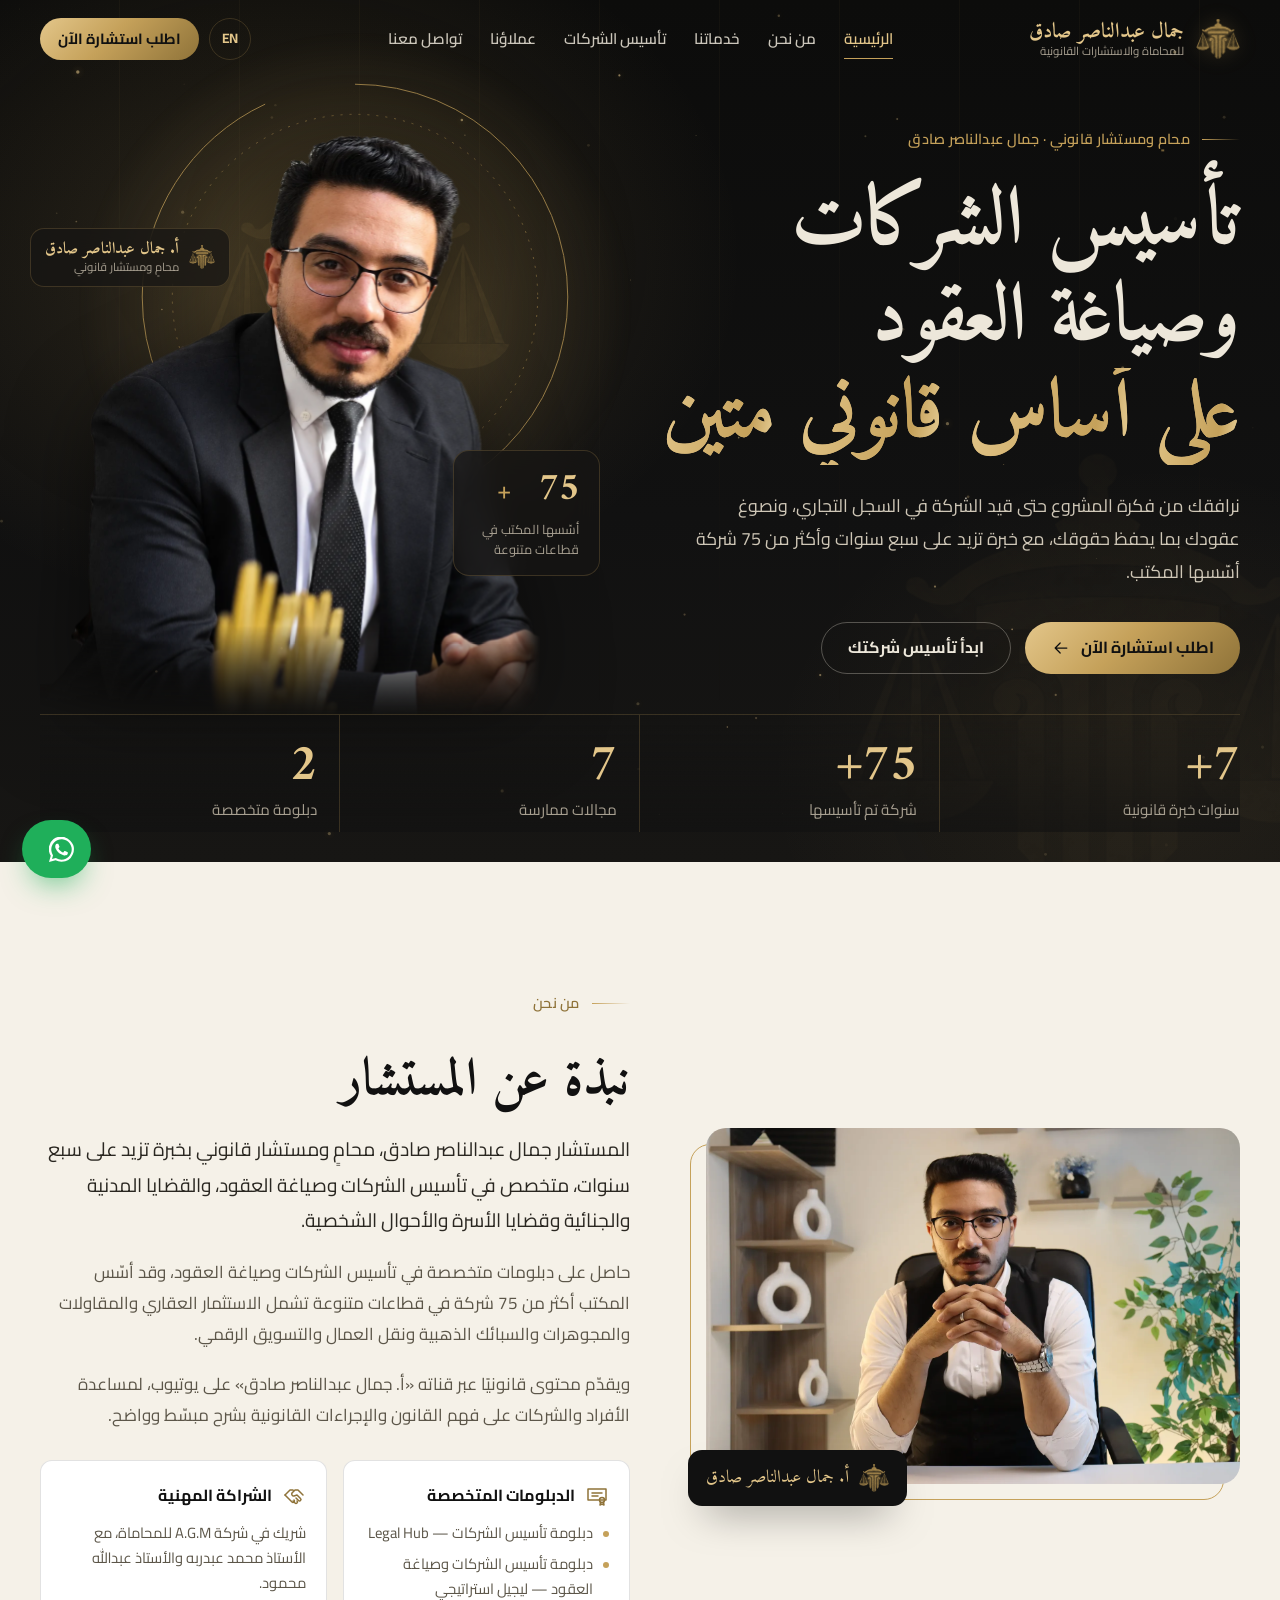
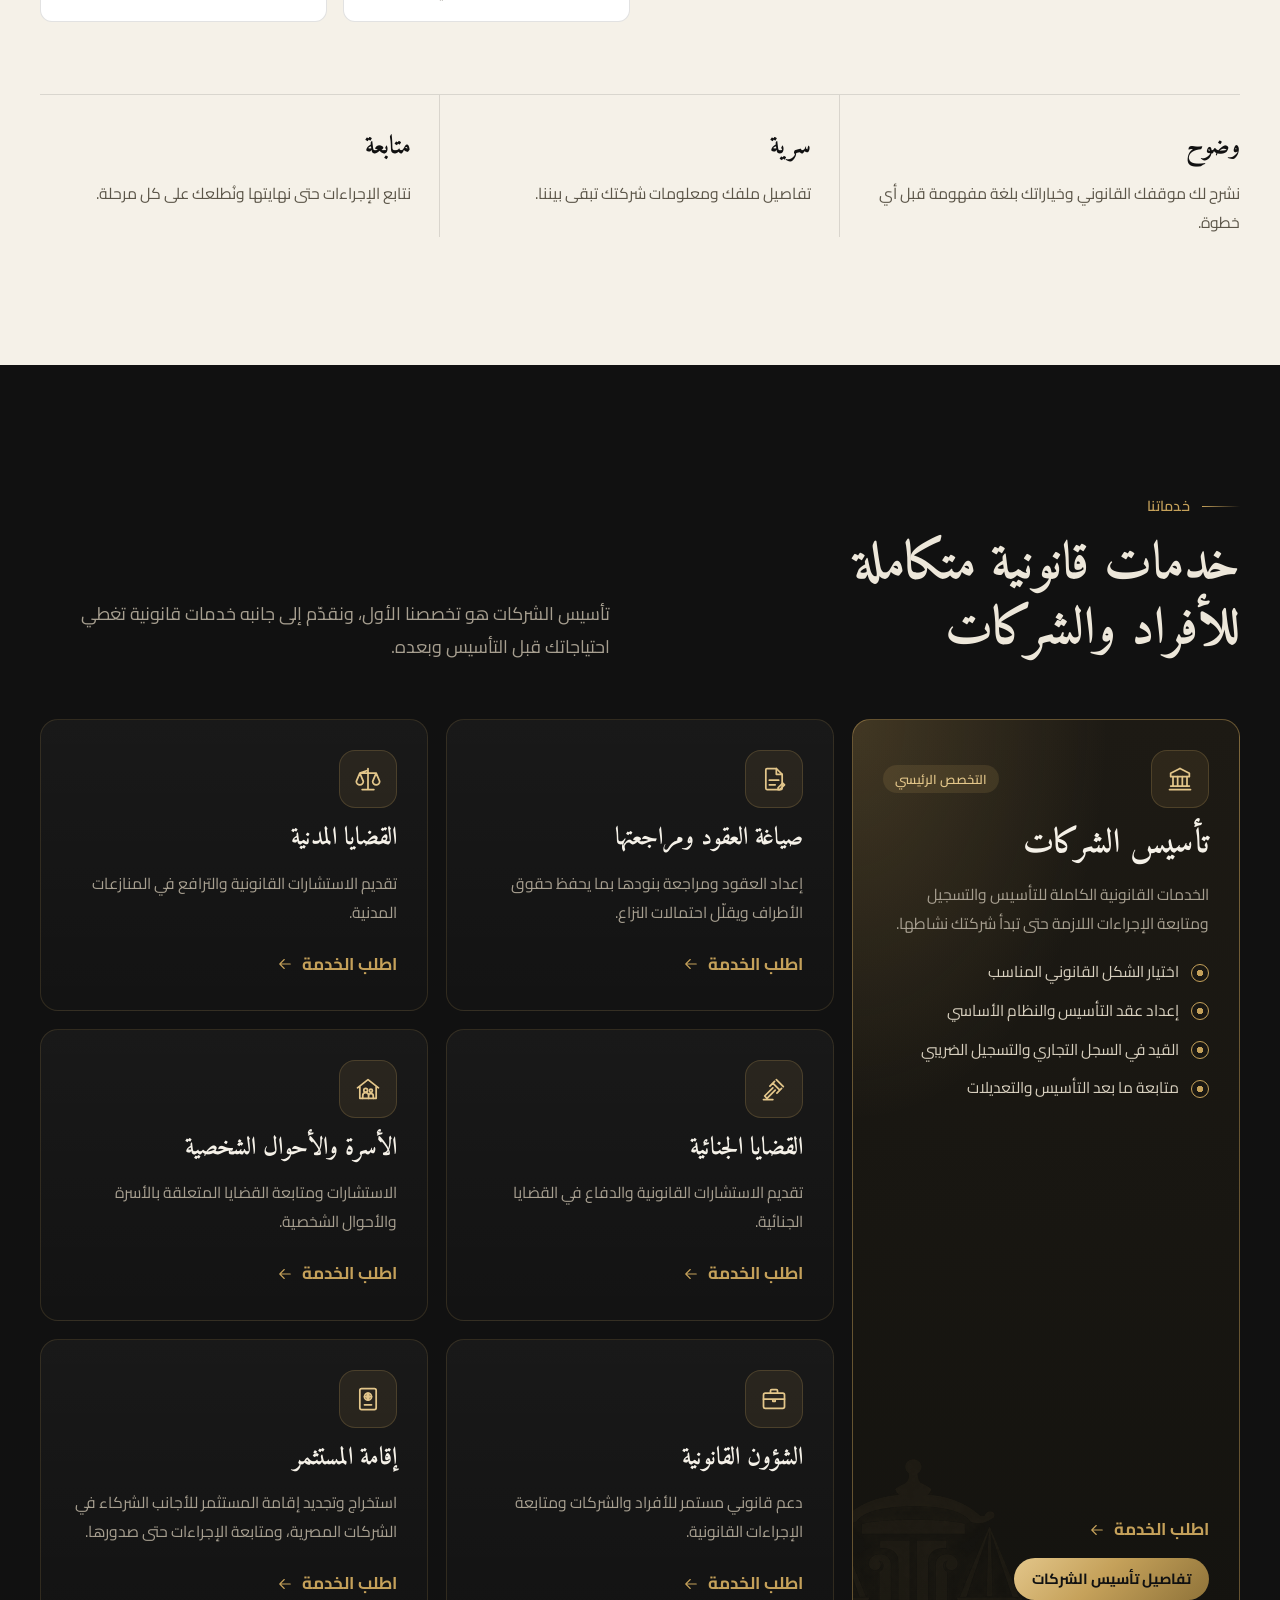
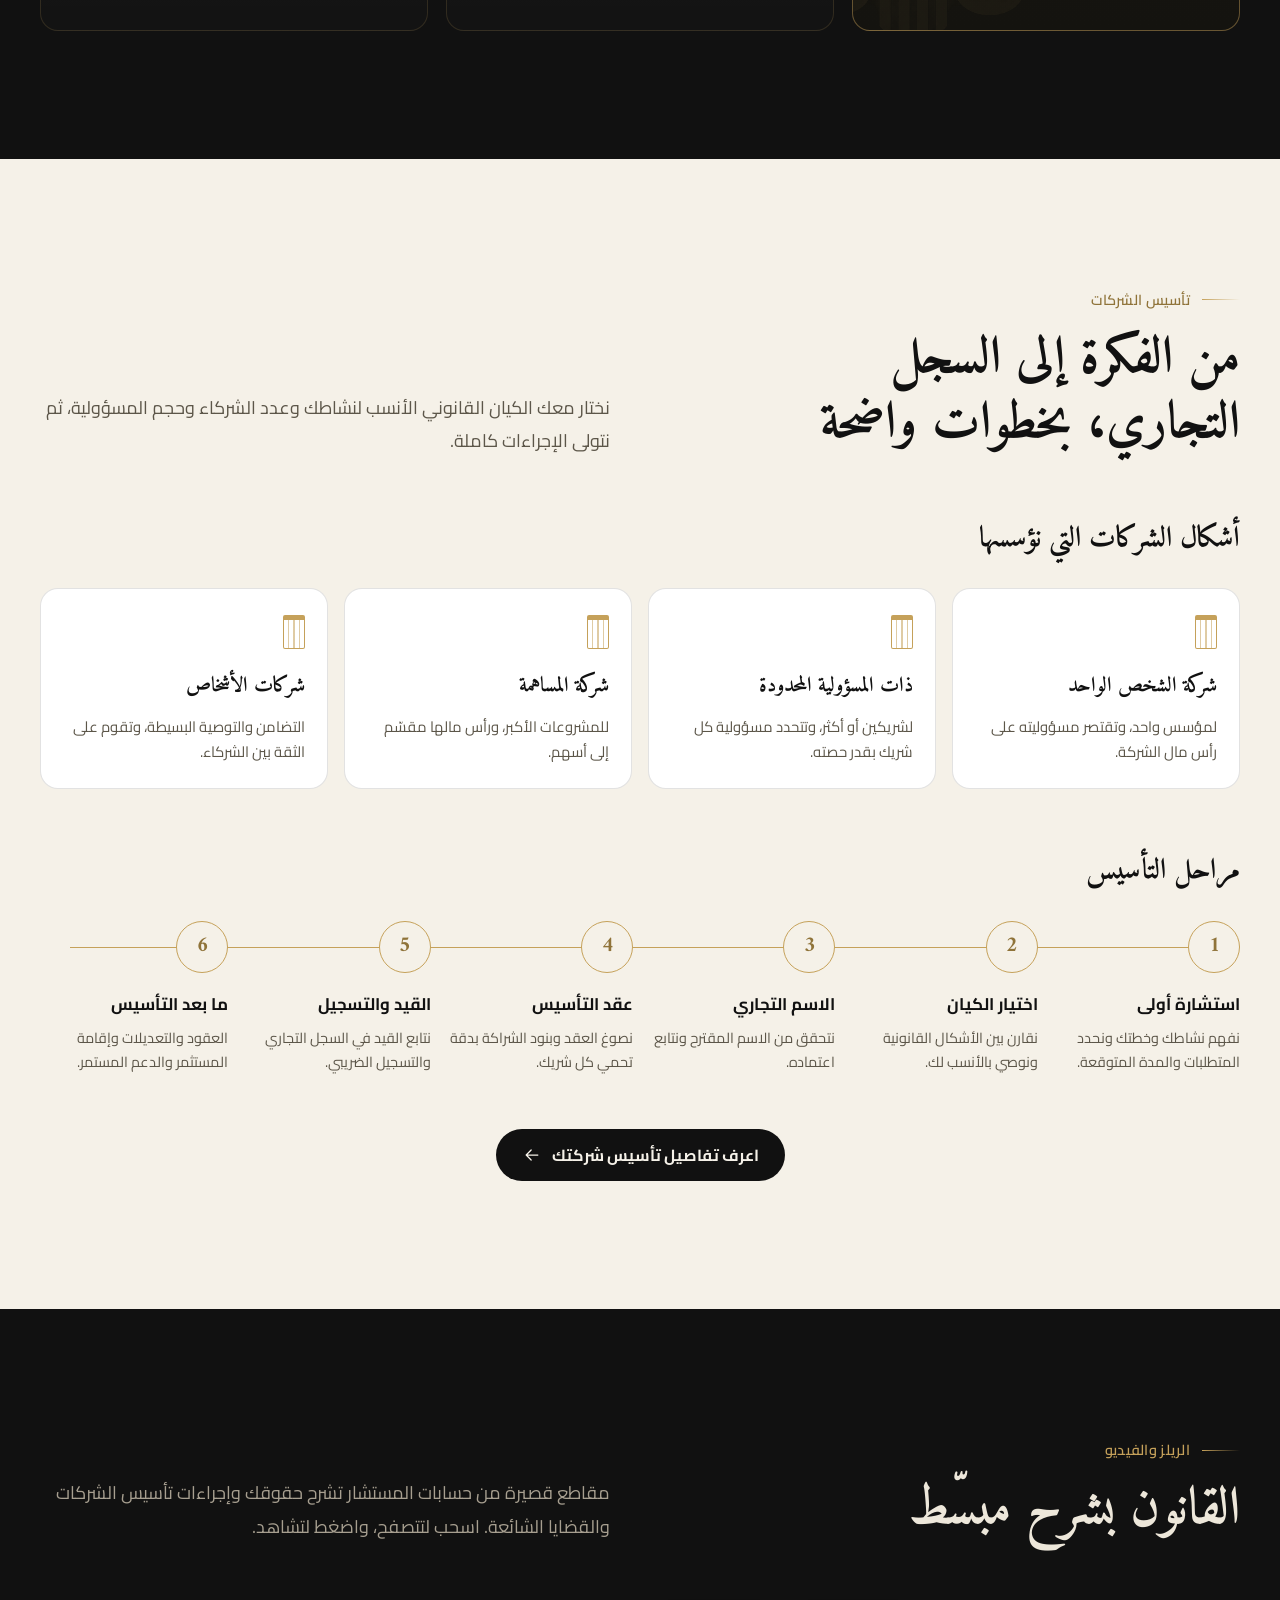
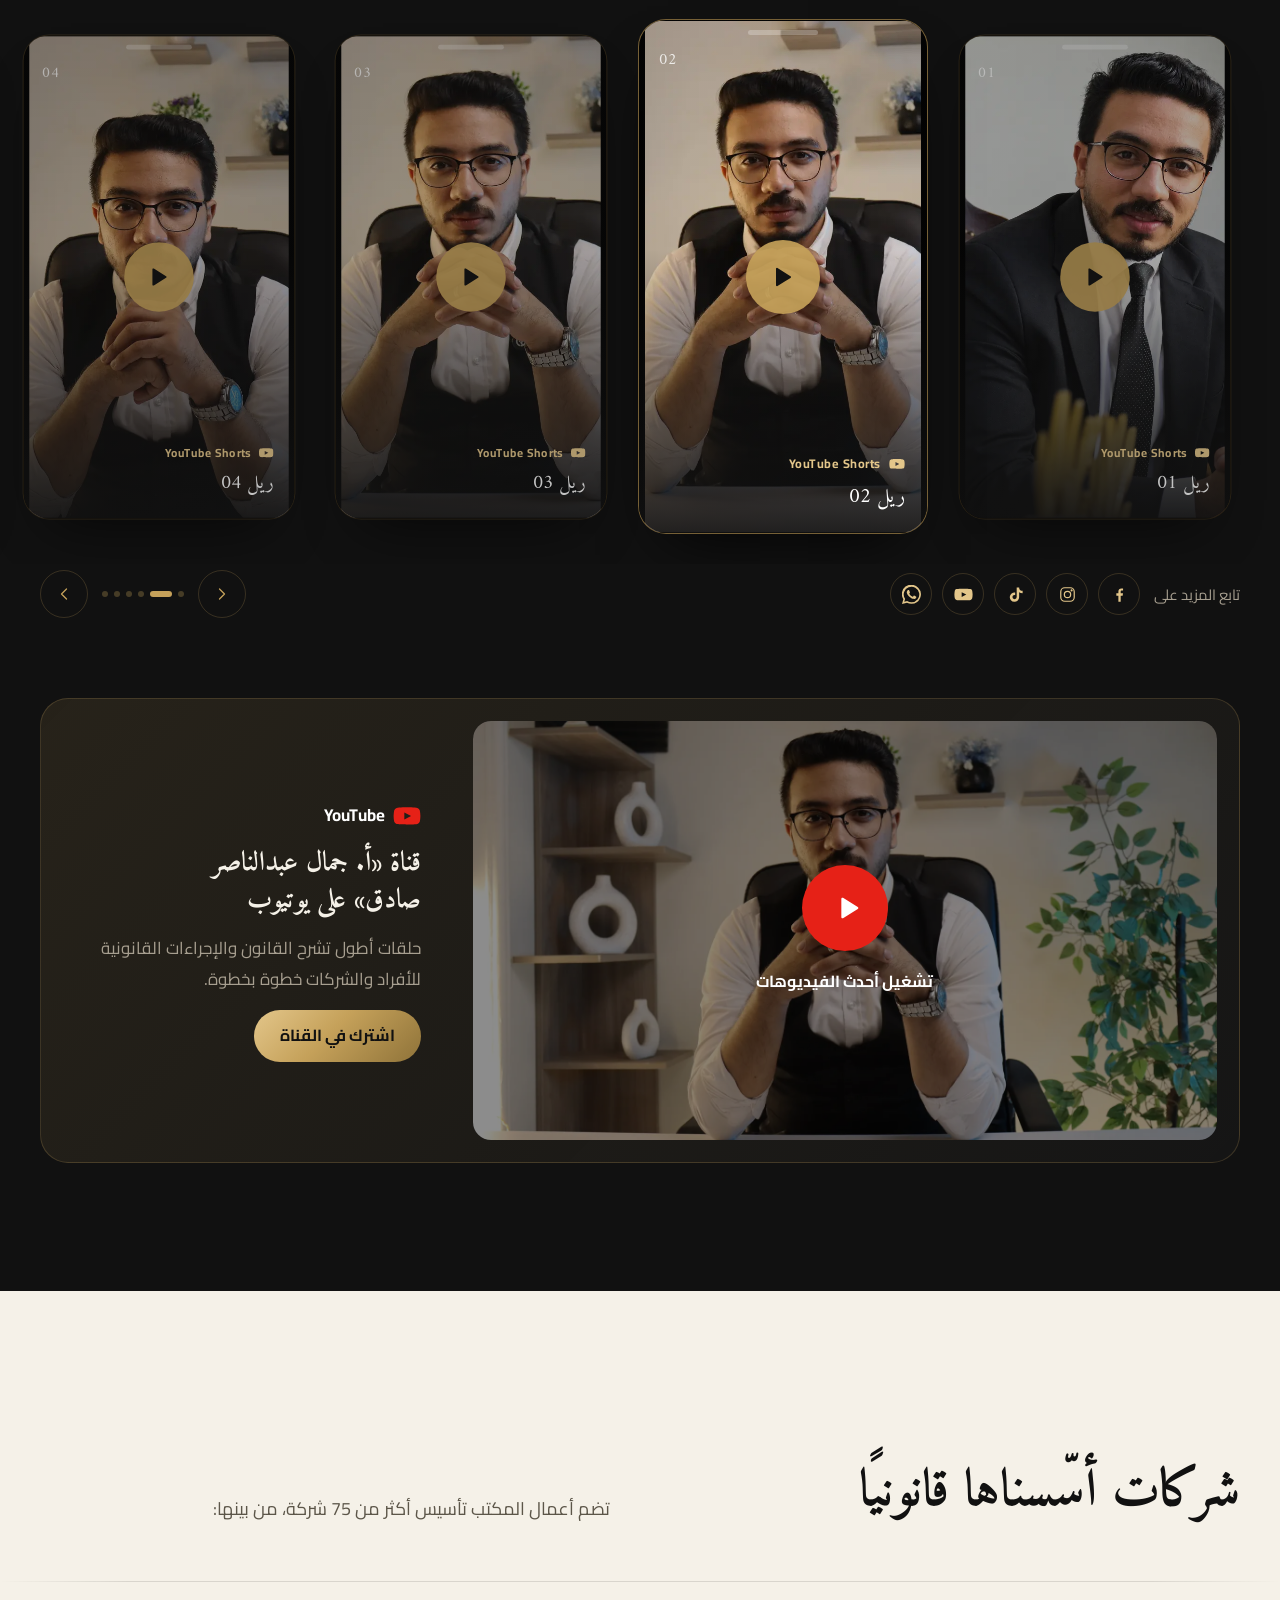
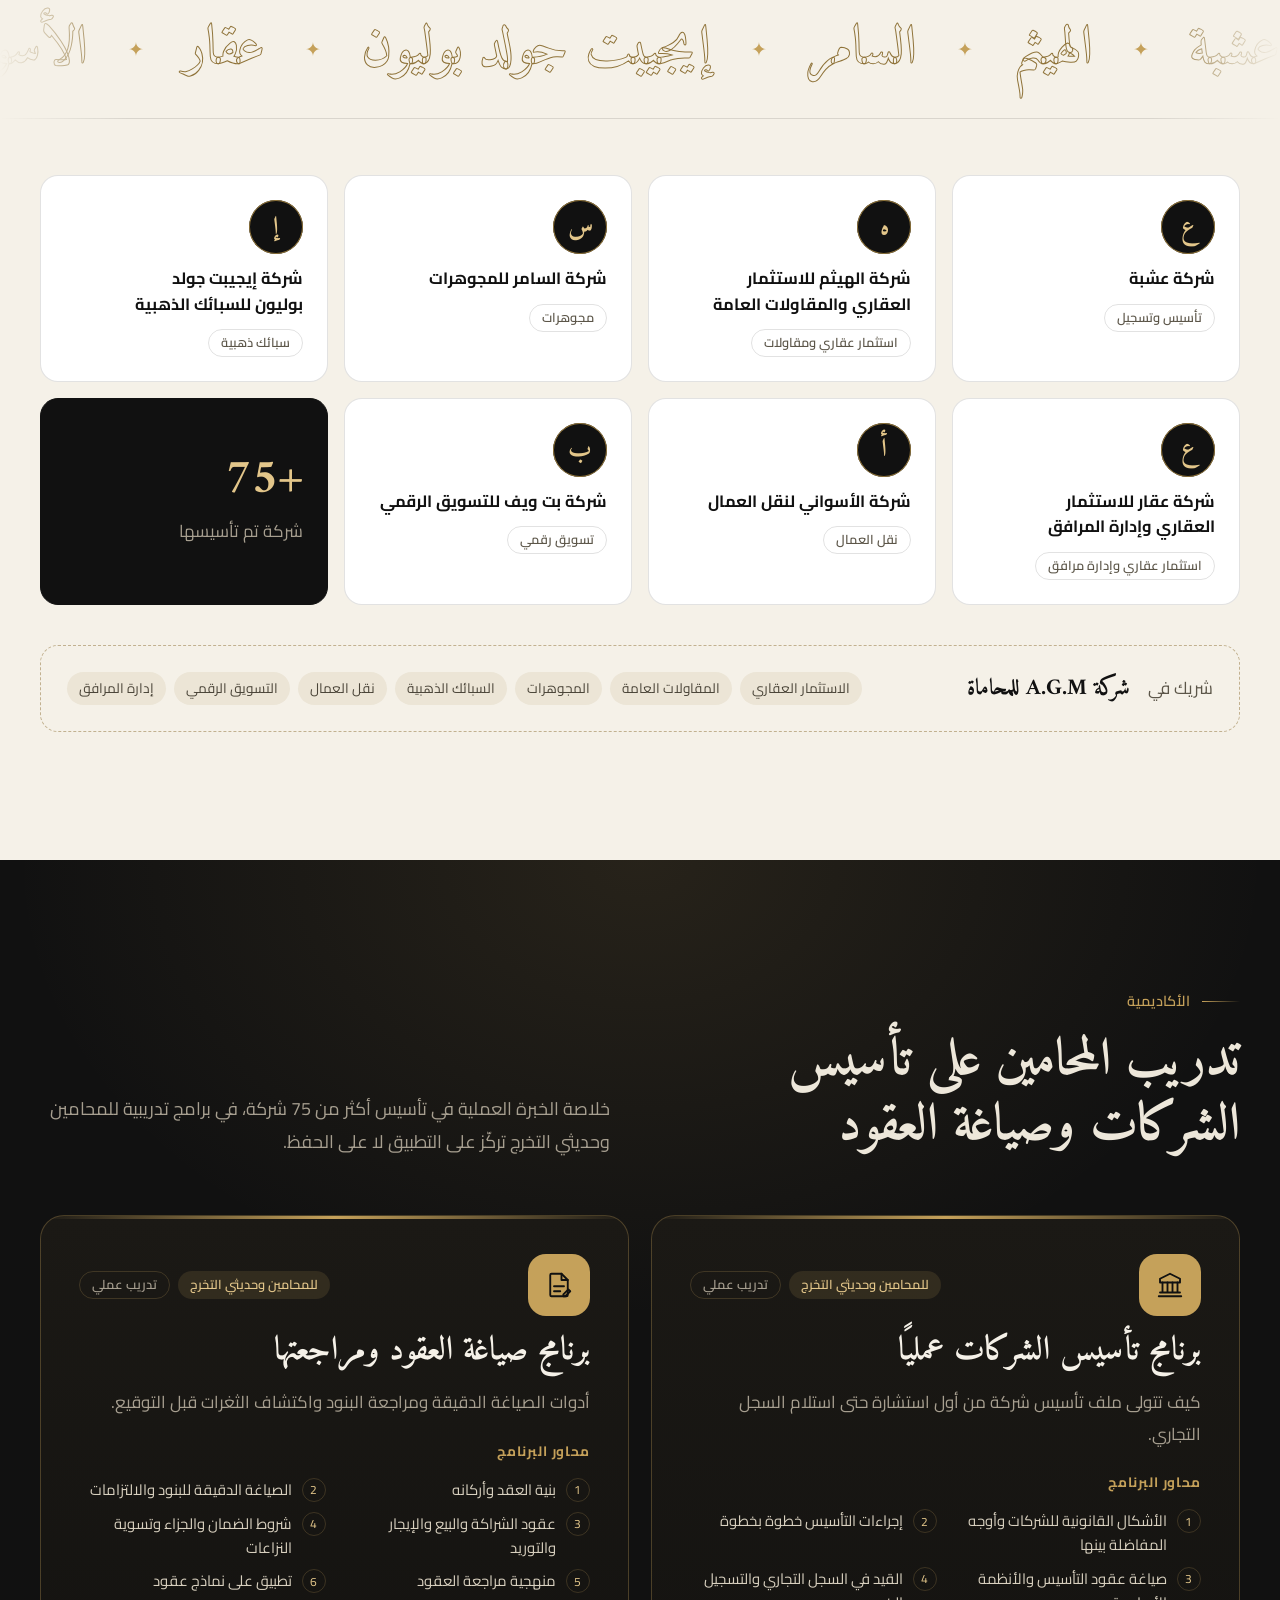
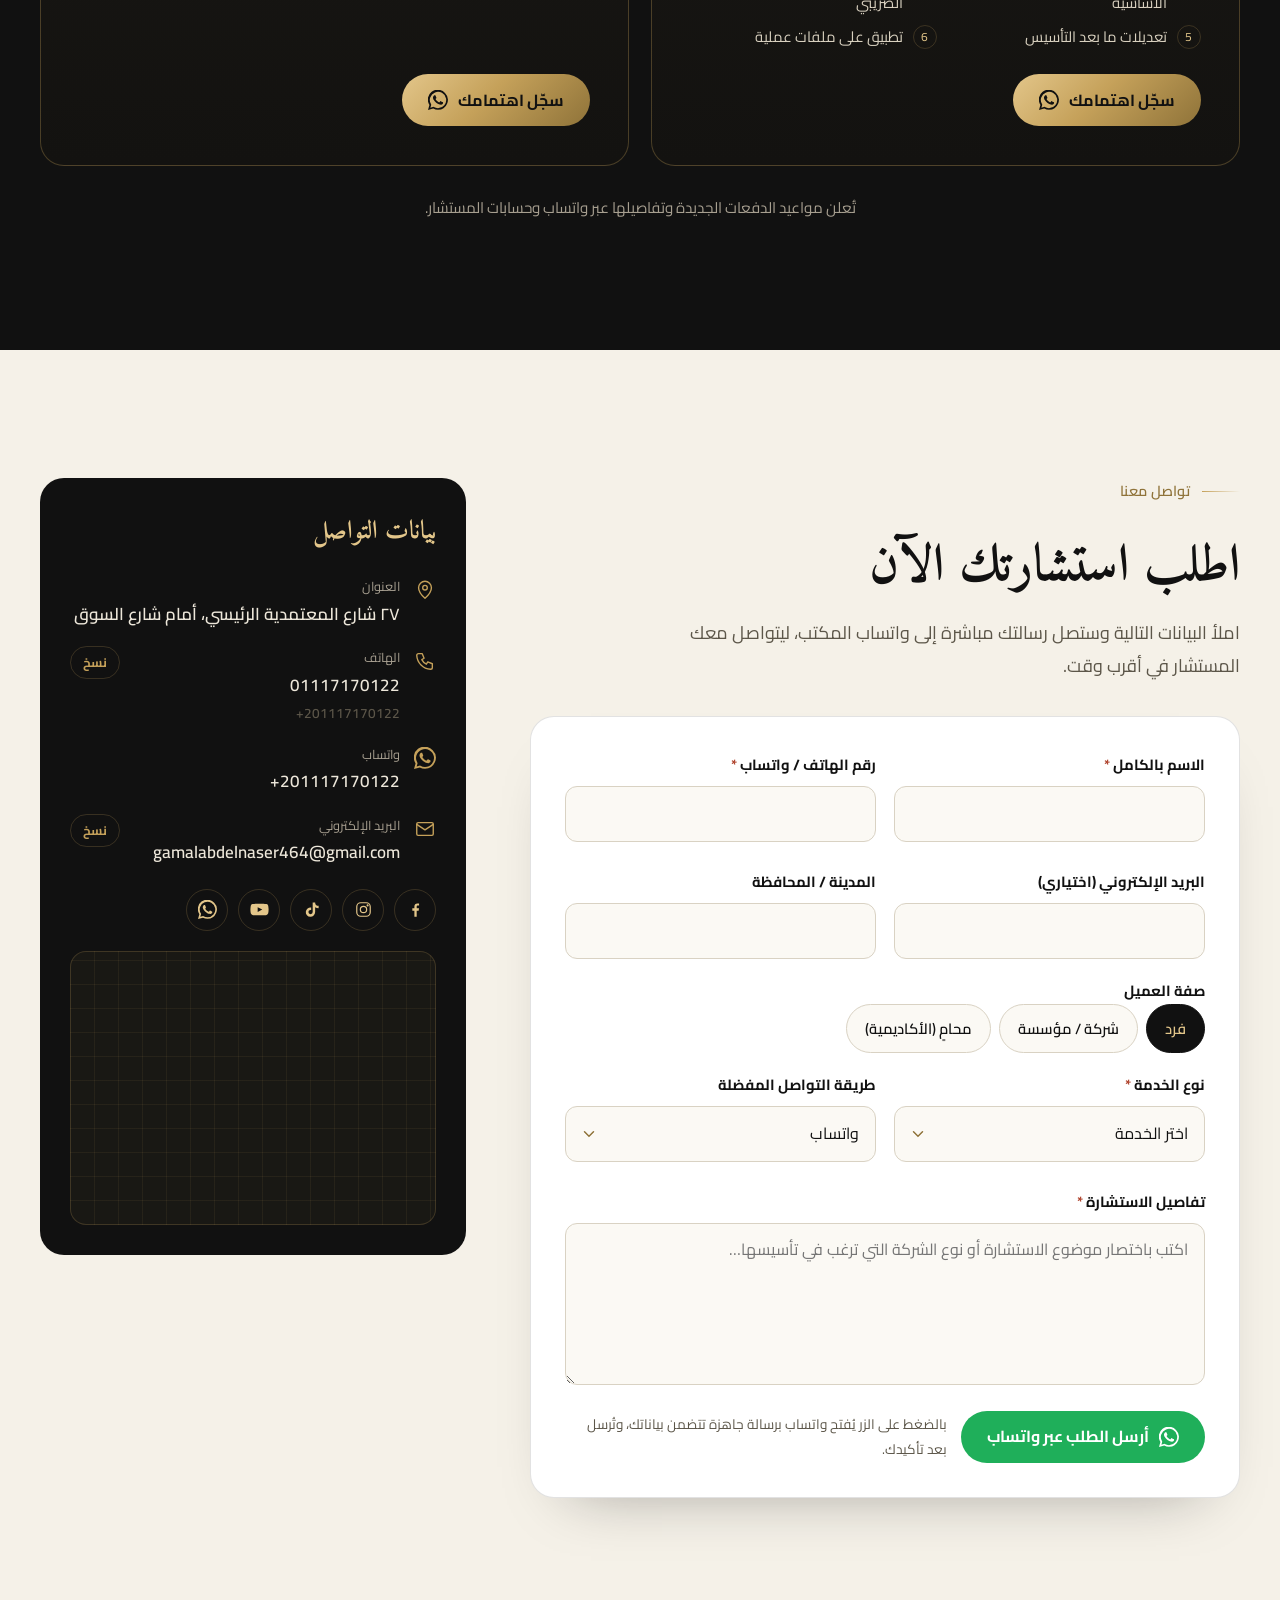
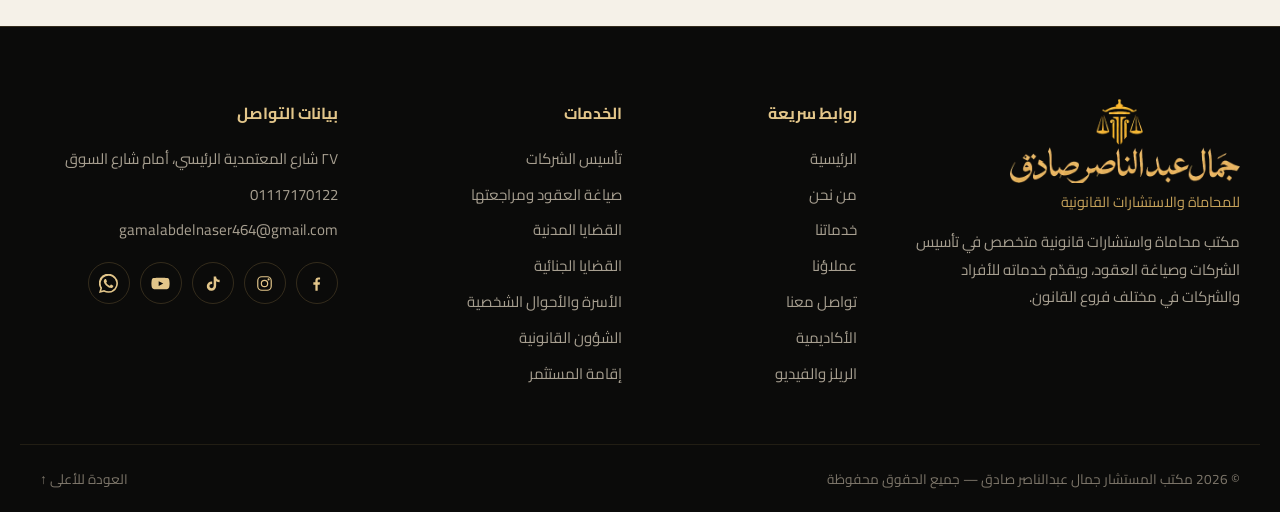
==== index.html @ 2730f592 "Initial website: Counselor Gamal Abdel Nasser Sadek law office (AR/EN) Co-Authored-By: Claude Opus 5" ====
<!doctype html>
<html lang="ar" dir="rtl">
<head>
<meta charset="utf-8">
<meta name="viewport" content="width=device-width, initial-scale=1, viewport-fit=cover">
<title>مكتب المستشار جمال عبدالناصر صادق | تأسيس الشركات وصياغة العقود في مصر</title>
<meta name="claude:viewport-fit-sides" content="cover">
<meta name="description" content="مكتب المستشار جمال عبدالناصر صادق للمحاماة والاستشارات القانونية: تأسيس الشركات وتسجيلها، صياغة العقود ومراجعتها، القضايا المدنية والجنائية والأسرة وإقامة المستثمر. خبرة +7 سنوات وتأسيس +75 شركة.">
<meta name="keywords" content="تأسيس الشركات, تأسيس شركة في مصر, محامي تأسيس شركات, صياغة العقود, مراجعة العقود, محامي قضايا مدنية, محامي أحوال شخصية, إقامة مستثمر في مصر, استشارة قانونية, جمال عبدالناصر صادق"><meta name="author" content="مكتب المستشار جمال عبدالناصر صادق">
<meta name="robots" content="index, follow, max-image-preview:large">
<meta name="theme-color" content="#111111">
<link rel="canonical" href="https://www.gamalsadeklaw.com/">
<link rel="alternate" hreflang="ar" href="https://www.gamalsadeklaw.com/">
<link rel="alternate" hreflang="en" href="https://www.gamalsadeklaw.com/en/">
<link rel="alternate" hreflang="x-default" href="https://www.gamalsadeklaw.com/">
<meta property="og:type" content="website">
<meta property="og:site_name" content="مكتب المستشار جمال عبدالناصر صادق">
<meta property="og:title" content="مكتب المستشار جمال عبدالناصر صادق | تأسيس الشركات وصياغة العقود في مصر">
<meta property="og:description" content="مكتب المستشار جمال عبدالناصر صادق للمحاماة والاستشارات القانونية: تأسيس الشركات وتسجيلها، صياغة العقود ومراجعتها، القضايا المدنية والجنائية والأسرة وإقامة المستثمر. خبرة +7 سنوات وتأسيس +75 شركة.">
<meta property="og:url" content="https://www.gamalsadeklaw.com/">
<meta property="og:image" content="https://www.gamalsadeklaw.com/assets/img/og-image.jpg">
<meta property="og:image:width" content="1200">
<meta property="og:image:height" content="630">
<meta property="og:locale" content="ar_EG">
<meta property="og:locale:alternate" content="en_US">
<meta name="twitter:card" content="summary_large_image">
<meta name="twitter:title" content="مكتب المستشار جمال عبدالناصر صادق | تأسيس الشركات وصياغة العقود في مصر">
<meta name="twitter:description" content="مكتب المستشار جمال عبدالناصر صادق للمحاماة والاستشارات القانونية: تأسيس الشركات وتسجيلها، صياغة العقود ومراجعتها، القضايا المدنية والجنائية والأسرة وإقامة المستثمر. خبرة +7 سنوات وتأسيس +75 شركة.">
<meta name="twitter:image" content="https://www.gamalsadeklaw.com/assets/img/og-image.jpg">
<link rel="icon" type="image/png" sizes="32x32" href="assets/img/icon-32.png">
<link rel="apple-touch-icon" href="assets/img/icon-180.png">
<link rel="manifest" href="site.webmanifest">
<script>document.documentElement.classList.add("js");setTimeout(function(){if(!window.__siteReady){document.documentElement.classList.remove("js")}},3500)</script>
<link rel="preconnect" href="https://fonts.googleapis.com">
<link rel="preconnect" href="https://fonts.gstatic.com" crossorigin>
<link rel="stylesheet" href="https://fonts.googleapis.com/css2?family=Amiri:wght@400;700&family=Cairo:wght@400;500;600;700&family=Cormorant+Garamond:wght@500;600;700&display=swap">
<link rel="stylesheet" href="assets/css/style.css">
<script type="application/ld+json">{"@context": "https://schema.org", "@graph": [{"@type": ["LegalService", "Attorney"], "@id": "https://www.gamalsadeklaw.com/#organization", "name": "مكتب المستشار جمال عبدالناصر صادق", "alternateName": ["مكتب المستشار جمال عبدالناصر صادق", "Counselor Gamal Abdel Nasser Sadek Law Office"], "description": "مكتب المستشار جمال عبدالناصر صادق للمحاماة والاستشارات القانونية: تأسيس الشركات وتسجيلها، صياغة العقود ومراجعتها، القضايا المدنية والجنائية والأسرة وإقامة المستثمر. خبرة +7 سنوات وتأسيس +75 شركة.", "url": "https://www.gamalsadeklaw.com/", "logo": "https://www.gamalsadeklaw.com/assets/img/icon-512.png", "image": "https://www.gamalsadeklaw.com/assets/img/og-image.jpg", "telephone": "+201117170122", "email": "gamalabdelnaser464@gmail.com", "address": {"@type": "PostalAddress", "streetAddress": "٢٧ شارع المعتمدية الرئيسي، أمام شارع السوق", "addressCountry": "EG"}, "areaServed": {"@type": "Country", "name": "Egypt"}, "founder": {"@id": "https://www.gamalsadeklaw.com/#gamal"}, "employee": {"@id": "https://www.gamalsadeklaw.com/#gamal"}, "sameAs": ["https://www.facebook.com/YourAdvisor2021", "https://www.instagram.com/gamalabdelnassersadeq/", "https://www.tiktok.com/@gamalabdelnassersadeq", "https://www.youtube.com/@gamalabdelnassersadeq"], "knowsLanguage": ["ar", "en"], "hasOfferCatalog": {"@type": "OfferCatalog", "name": "خدماتنا", "itemListElement": [{"@type": "Offer", "itemOffered": {"@type": "Service", "name": "تأسيس الشركات", "description": "الخدمات القانونية الكاملة للتأسيس والتسجيل ومتابعة الإجراءات اللازمة حتى تبدأ شركتك نشاطها."}}, {"@type": "Offer", "itemOffered": {"@type": "Service", "name": "صياغة العقود ومراجعتها", "description": "إعداد العقود ومراجعة بنودها بما يحفظ حقوق الأطراف ويقلّل احتمالات النزاع."}}, {"@type": "Offer", "itemOffered": {"@type": "Service", "name": "القضايا المدنية", "description": "تقديم الاستشارات القانونية والترافع في المنازعات المدنية."}}, {"@type": "Offer", "itemOffered": {"@type": "Service", "name": "القضايا الجنائية", "description": "تقديم الاستشارات القانونية والدفاع في القضايا الجنائية."}}, {"@type": "Offer", "itemOffered": {"@type": "Service", "name": "الأسرة والأحوال الشخصية", "description": "الاستشارات ومتابعة القضايا المتعلقة بالأسرة والأحوال الشخصية."}}, {"@type": "Offer", "itemOffered": {"@type": "Service", "name": "الشؤون القانونية", "description": "دعم قانوني مستمر للأفراد والشركات ومتابعة الإجراءات القانونية."}}, {"@type": "Offer", "itemOffered": {"@type": "Service", "name": "إقامة المستثمر", "description": "استخراج وتجديد إقامة المستثمر للأجانب الشركاء في الشركات المصرية، ومتابعة الإجراءات حتى صدورها."}}]}, "contactPoint": {"@type": "ContactPoint", "telephone": "+201117170122", "contactType": "customer service", "availableLanguage": ["Arabic", "English"]}}, {"@type": "Person", "@id": "https://www.gamalsadeklaw.com/#gamal", "name": "جمال عبدالناصر صادق", "alternateName": ["Gamal Abdel Nasser Sadek", "جمال عبدالناصر صادق"], "jobTitle": "محامٍ ومستشار قانوني", "image": "https://www.gamalsadeklaw.com/assets/img/gamal-portrait.jpg", "worksFor": {"@id": "https://www.gamalsadeklaw.com/#organization"}, "knowsAbout": ["Company formation", "Contract drafting", "Civil law", "Criminal law", "Family law"], "hasCredential": [{"@type": "EducationalOccupationalCredential", "name": "دبلومة تأسيس الشركات — Legal Hub"}, {"@type": "EducationalOccupationalCredential", "name": "دبلومة تأسيس الشركات وصياغة العقود — ليجيل استراتيجي"}], "sameAs": ["https://www.facebook.com/YourAdvisor2021", "https://www.instagram.com/gamalabdelnassersadeq/", "https://www.tiktok.com/@gamalabdelnassersadeq", "https://www.youtube.com/@gamalabdelnassersadeq"]}, {"@type": "WebSite", "@id": "https://www.gamalsadeklaw.com/#website", "url": "https://www.gamalsadeklaw.com/", "name": "مكتب المستشار جمال عبدالناصر صادق", "inLanguage": ["ar", "en"], "publisher": {"@id": "https://www.gamalsadeklaw.com/#organization"}}, {"@type": "WebPage", "@id": "https://www.gamalsadeklaw.com/#webpage", "url": "https://www.gamalsadeklaw.com/", "name": "مكتب المستشار جمال عبدالناصر صادق | تأسيس الشركات وصياغة العقود في مصر", "inLanguage": "ar", "isPartOf": {"@id": "https://www.gamalsadeklaw.com/#website"}, "about": {"@id": "https://www.gamalsadeklaw.com/#organization"}}, {"@type": "Course", "name": "برنامج تأسيس الشركات عمليًا", "description": "كيف تتولى ملف تأسيس شركة من أول استشارة حتى استلام السجل التجاري.", "inLanguage": "ar", "provider": {"@id": "https://www.gamalsadeklaw.com/#organization"}, "teaches": ["الأشكال القانونية للشركات وأوجه المفاضلة بينها", "إجراءات التأسيس خطوة بخطوة", "صياغة عقود التأسيس والأنظمة الأساسية", "القيد في السجل التجاري والتسجيل الضريبي", "تعديلات ما بعد التأسيس", "تطبيق على ملفات عملية"]}, {"@type": "Course", "name": "برنامج صياغة العقود ومراجعتها", "description": "أدوات الصياغة الدقيقة ومراجعة البنود واكتشاف الثغرات قبل التوقيع.", "inLanguage": "ar", "provider": {"@id": "https://www.gamalsadeklaw.com/#organization"}, "teaches": ["بنية العقد وأركانه", "الصياغة الدقيقة للبنود والالتزامات", "عقود الشراكة والبيع والإيجار والتوريد", "شروط الضمان والجزاء وتسوية النزاعات", "منهجية مراجعة العقود", "تطبيق على نماذج عقود"]}]}</script>
</head>
<body class="page-home">
<a class="skip" href="#main">تخطَّ إلى المحتوى</a>
<div class="progress" aria-hidden="true"><span></span></div>
<div class="loader" aria-hidden="true">
  <img src="assets/img/mark-gold.webp" alt="" width="120" height="110">
  <span class="loader-line"><i></i></span>
</div>
<header class="site-header" id="top">
  <div class="wrap header-in">
    <a class="brand" href="index.html" aria-label="مكتب المستشار جمال عبدالناصر صادق">
      <img src="assets/img/mark-gold.webp" alt="" width="44" height="40">
      <span class="brand-text"><b>جمال عبدالناصر صادق</b><small>للمحاماة والاستشارات القانونية</small></span>
    </a>
    <nav class="nav" aria-label="القائمة">
      <ul>
        <li><a href="#home" data-nav="home">الرئيسية</a></li>
        <li><a href="#about" data-nav="about">من نحن</a></li>
        <li><a href="#services" data-nav="services">خدماتنا</a></li>
<li><a href="company-formation/index.html" class="">تأسيس الشركات</a></li>        <li><a href="#clients" data-nav="clients">عملاؤنا</a></li>
        <li><a href="#contact" data-nav="contact">تواصل معنا</a></li>
      </ul>
    </nav>
    <div class="header-actions">
      <a class="lang" href="en/index.html" hreflang="en" lang="en" title="English">EN</a>
      <a class="btn btn-gold btn-sm header-cta" href="#contact" data-magnetic><span>اطلب استشارة الآن</span></a>
      <button class="burger" type="button" aria-expanded="false" aria-controls="drawer" aria-label="القائمة"><i></i><i></i><i></i></button>
    </div>
  </div>
</header>
<div class="drawer" id="drawer" hidden>
  <nav aria-label="القائمة">
    <a href="#home" style="--i:1">الرئيسية</a>
    <a href="#about" style="--i:2">من نحن</a>
    <a href="#services" style="--i:3">خدماتنا</a>
<a href="company-formation/index.html" style="--i:3">تأسيس الشركات</a>    <a href="#clients" style="--i:4">عملاؤنا</a>
    <a href="#contact" style="--i:5">تواصل معنا</a>
<a class="sub" href="#academy">الأكاديمية</a><a class="sub" href="#media">الريلز والفيديو</a>  </nav>
  <a class="btn btn-gold" href="#contact">اطلب استشارة الآن</a>
  <a class="drawer-lang" href="en/index.html" lang="en">English</a>
</div>
<main id="main">
<!-- ============ HERO ============ -->
<section class="hero" id="home" aria-labelledby="hero-title">
  <canvas class="hero-dust" aria-hidden="true"></canvas>
  <img class="hero-watermark" src="assets/img/mark-gold.webp" alt="" aria-hidden="true" width="360" height="330">
  <div class="wrap hero-grid">
    <div class="hero-copy">
      <p class="eyebrow" data-reveal><span class="rule"></span>محامٍ ومستشار قانوني · جمال عبدالناصر صادق</p>
      <h1 id="hero-title" class="hero-title">
        <span class="line" data-split>تأسيس الشركات</span>
        <span class="line" data-split>وصياغة العقود</span>
        <span class="line gold" data-split>على أساسٍ قانوني متين</span>
      </h1>
      <p class="hero-lead" data-reveal style="--d:.5s">نرافقك من فكرة المشروع حتى قيد الشركة في السجل التجاري، ونصوغ عقودك بما يحفظ حقوقك، مع خبرة تزيد على سبع سنوات وأكثر من 75 شركة أسّسها المكتب.</p>
      <div class="hero-actions" data-reveal style="--d:.65s">
        <a class="btn btn-gold" href="#contact" data-magnetic><span>اطلب استشارة الآن</span><svg viewBox="0 0 24 24" fill="none" stroke="currentColor" stroke-width="1.5" stroke-linecap="round" stroke-linejoin="round" aria-hidden="true" class="ico-arrow"><path d="M5 12h14M13 6l6 6-6 6"/></svg></a>
        <a class="btn btn-ghost" href="company-formation/index.html"><span>ابدأ تأسيس شركتك</span></a>
      </div>
    </div>
    <div class="hero-visual" data-reveal="zoom" style="--d:.3s">
      <div class="hero-halo" aria-hidden="true">
        <span class="halo-glow"></span>
        <svg class="halo-rings" viewBox="0 0 400 400"><circle class="ring-a" cx="200" cy="200" r="198" pathLength="1"/><circle class="ring-b" cx="200" cy="200" r="170"/></svg>
        <img class="halo-mark" src="assets/img/mark-gold.webp" alt="" width="360" height="330">
      </div>
      <img class="hero-person" data-tilt src="assets/img/gamal-cutout.webp" alt="المستشار جمال عبدالناصر صادق في مكتبه" width="1000" height="1165" fetchpriority="high">
      <div class="hero-badge glass">
        <b class="count" data-count="75">75</b><span>+</span>
        <small>أسّسها المكتب في قطاعات متنوعة</small>
      </div>
      <div class="hero-sign glass"><img src="assets/img/mark-gold.webp" alt="" width="28" height="26"><span><b>أ. جمال عبدالناصر صادق</b><small>محامٍ ومستشار قانوني</small></span></div>
    </div>
  </div>
  <div class="wrap">
    <ul class="stats" aria-label="من نحن">
      <li data-reveal style="--d:0.1s"><b><span class="count" data-count="7">7</span>+</b><span>سنوات خبرة قانونية</span></li>
      <li data-reveal style="--d:0.2s"><b><span class="count" data-count="75">75</span>+</b><span>شركة تم تأسيسها</span></li>
      <li data-reveal style="--d:0.30000000000000004s"><b><span class="count" data-count="7">7</span></b><span>مجالات ممارسة</span></li>
      <li data-reveal style="--d:0.4s"><b><span class="count" data-count="2">2</span></b><span>دبلومة متخصصة</span></li>
    </ul>
  </div>
</section>
<!-- ============ ABOUT ============ -->
<section class="sec sec-ivory about" id="about" aria-labelledby="about-title">
  <div class="wrap about-grid">
    <figure class="about-photo" data-reveal="left">
      <img src="assets/img/office-1785.webp" alt="المستشار جمال عبدالناصر صادق في مكتبه" width="1600" height="1067" loading="lazy">
      <figcaption><img src="assets/img/mark-gold.webp" alt="" width="34" height="31"><span>أ. جمال عبدالناصر صادق</span></figcaption>
    </figure>
    <div class="about-copy">
      <p class="eyebrow" data-reveal><span class="rule"></span>من نحن</p>
      <h2 id="about-title" class="h2" data-split>نبذة عن المستشار</h2>
      <p class="lead" data-reveal>المستشار جمال عبدالناصر صادق، محامٍ ومستشار قانوني بخبرة تزيد على سبع سنوات، متخصص في تأسيس الشركات وصياغة العقود، والقضايا المدنية والجنائية وقضايا الأسرة والأحوال الشخصية.</p>
      <p data-reveal>حاصل على دبلومات متخصصة في تأسيس الشركات وصياغة العقود، وقد أسّس المكتب أكثر من 75 شركة في قطاعات متنوعة تشمل الاستثمار العقاري والمقاولات والمجوهرات والسبائك الذهبية ونقل العمال والتسويق الرقمي.</p>
      <p data-reveal>ويقدّم محتوى قانونيًا عبر قناته «أ. جمال عبدالناصر صادق» على يوتيوب، لمساعدة الأفراد والشركات على فهم القانون والإجراءات القانونية بشرح مبسّط وواضح.</p>
      <div class="creds">
        <div class="cred" data-reveal>
          <h3><svg viewBox="0 0 24 24" fill="none" stroke="currentColor" stroke-width="1.5" stroke-linecap="round" stroke-linejoin="round" aria-hidden="true" ><path d="M3 5h18v11H3z"/><path d="M7 9h10M7 12h6"/><circle cx="17" cy="16" r="2.5"/><path d="m15.5 18-.5 3 2-1 2 1-.5-3"/></svg>الدبلومات المتخصصة</h3>
          <ul><li>دبلومة تأسيس الشركات — Legal Hub</li><li>دبلومة تأسيس الشركات وصياغة العقود — ليجيل استراتيجي</li></ul>
        </div>
        <div class="cred" data-reveal style="--d:.1s">
          <h3><svg viewBox="0 0 24 24" fill="none" stroke="currentColor" stroke-width="1.5" stroke-linecap="round" stroke-linejoin="round" aria-hidden="true" ><path d="m11 17 2 2a1.4 1.4 0 0 0 2-2"/><path d="m14 14 2.5 2.5a1.4 1.4 0 0 0 2-2L15 11l-3 1a2 2 0 0 1-2-3l3-3h3l5 5M3 11l5-5h3"/><path d="m3 11 7 7a1.4 1.4 0 0 0 2-2"/></svg>الشراكة المهنية</h3>
          <p>شريك في شركة A.G.M للمحاماة، مع الأستاذ محمد عبدربه والأستاذ عبدالله محمود.</p>
        </div>
      </div>
    </div>
  </div>
  <div class="wrap">
    <ul class="values">
      <li data-reveal style="--d:0.0s"><h3>وضوح</h3><p>نشرح لك موقفك القانوني وخياراتك بلغة مفهومة قبل أي خطوة.</p></li>
      <li data-reveal style="--d:0.1s"><h3>سرية</h3><p>تفاصيل ملفك ومعلومات شركتك تبقى بيننا.</p></li>
      <li data-reveal style="--d:0.2s"><h3>متابعة</h3><p>نتابع الإجراءات حتى نهايتها ونُطلعك على كل مرحلة.</p></li>
    </ul>
  </div>
</section>
<!-- ============ SERVICES ============ -->
<section class="sec sec-dark services" id="services" aria-labelledby="services-title">
  <div class="wrap">
    <div class="sec-head">
      <div>
        <p class="eyebrow" data-reveal><span class="rule"></span>خدماتنا</p>
        <h2 id="services-title" class="h2" data-split>خدمات قانونية متكاملة للأفراد والشركات</h2>
      </div>
      <p class="lead" data-reveal>تأسيس الشركات هو تخصصنا الأول، ونقدّم إلى جانبه خدمات قانونية تغطي احتياجاتك قبل التأسيس وبعده.</p>
    </div>
    <div class="svc-grid">
      <article class="svc svc-feature" data-reveal style="--d:0.0s" data-spot>
        <div class="svc-top">
          <span class="svc-icon"><svg viewBox="0 0 24 24" fill="none" stroke="currentColor" stroke-width="1.5" stroke-linecap="round" stroke-linejoin="round" aria-hidden="true" ><path d="M3 21h18M4 10h16M12 3 4 7v3h16V7z"/><path d="M6 10v8M10 10v8M14 10v8M18 10v8M4 18h16"/></svg></span>
<span class="chip">التخصص الرئيسي</span>        </div>
        <h3>تأسيس الشركات</h3>
        <p>الخدمات القانونية الكاملة للتأسيس والتسجيل ومتابعة الإجراءات اللازمة حتى تبدأ شركتك نشاطها.</p>
<ul class="ticks"><li>اختيار الشكل القانوني المناسب</li><li>إعداد عقد التأسيس والنظام الأساسي</li><li>القيد في السجل التجاري والتسجيل الضريبي</li><li>متابعة ما بعد التأسيس والتعديلات</li></ul>        <div class="svc-actions">
          <a class="link-arrow" href="#contact" data-service="تأسيس الشركات">اطلب الخدمة<svg viewBox="0 0 24 24" fill="none" stroke="currentColor" stroke-width="1.5" stroke-linecap="round" stroke-linejoin="round" aria-hidden="true" class="ico-arrow"><path d="M5 12h14M13 6l6 6-6 6"/></svg></a>
<a class="btn btn-gold btn-sm" href="company-formation/index.html"><span>تفاصيل تأسيس الشركات</span></a>        </div>
      </article>
      <article class="svc " data-reveal style="--d:0.07s" data-spot>
        <div class="svc-top">
          <span class="svc-icon"><svg viewBox="0 0 24 24" fill="none" stroke="currentColor" stroke-width="1.5" stroke-linecap="round" stroke-linejoin="round" aria-hidden="true" ><path d="M14 3H6a1 1 0 0 0-1 1v16a1 1 0 0 0 1 1h12a1 1 0 0 0 1-1V8z"/><path d="M14 3v5h5M8 13h8M8 17h5"/><path d="m15.5 19.5 4-4 1.5 1.5-4 4H15.5z"/></svg></span>
        </div>
        <h3>صياغة العقود ومراجعتها</h3>
        <p>إعداد العقود ومراجعة بنودها بما يحفظ حقوق الأطراف ويقلّل احتمالات النزاع.</p>
        <div class="svc-actions">
          <a class="link-arrow" href="#contact" data-service="صياغة العقود ومراجعتها">اطلب الخدمة<svg viewBox="0 0 24 24" fill="none" stroke="currentColor" stroke-width="1.5" stroke-linecap="round" stroke-linejoin="round" aria-hidden="true" class="ico-arrow"><path d="M5 12h14M13 6l6 6-6 6"/></svg></a>
        </div>
      </article>
      <article class="svc " data-reveal style="--d:0.14s" data-spot>
        <div class="svc-top">
          <span class="svc-icon"><svg viewBox="0 0 24 24" fill="none" stroke="currentColor" stroke-width="1.5" stroke-linecap="round" stroke-linejoin="round" aria-hidden="true" ><path d="M12 3v18M7 21h10M5 7h14M12 4.5 5 7l-3 7a3 3 0 0 0 6 0L5 7M19 7l-3 7a3 3 0 0 0 6 0l-3-7"/></svg></span>
        </div>
        <h3>القضايا المدنية</h3>
        <p>تقديم الاستشارات القانونية والترافع في المنازعات المدنية.</p>
        <div class="svc-actions">
          <a class="link-arrow" href="#contact" data-service="القضايا المدنية">اطلب الخدمة<svg viewBox="0 0 24 24" fill="none" stroke="currentColor" stroke-width="1.5" stroke-linecap="round" stroke-linejoin="round" aria-hidden="true" class="ico-arrow"><path d="M5 12h14M13 6l6 6-6 6"/></svg></a>
        </div>
      </article>
      <article class="svc " data-reveal style="--d:0.21000000000000002s" data-spot>
        <div class="svc-top">
          <span class="svc-icon"><svg viewBox="0 0 24 24" fill="none" stroke="currentColor" stroke-width="1.5" stroke-linecap="round" stroke-linejoin="round" aria-hidden="true" ><path d="m14 4 6 6M11 7l6 6M12.5 5.5l-4 4M18.5 11.5l-4 4M11 11 4 18l2 2 7-7M3 21h8"/></svg></span>
        </div>
        <h3>القضايا الجنائية</h3>
        <p>تقديم الاستشارات القانونية والدفاع في القضايا الجنائية.</p>
        <div class="svc-actions">
          <a class="link-arrow" href="#contact" data-service="القضايا الجنائية">اطلب الخدمة<svg viewBox="0 0 24 24" fill="none" stroke="currentColor" stroke-width="1.5" stroke-linecap="round" stroke-linejoin="round" aria-hidden="true" class="ico-arrow"><path d="M5 12h14M13 6l6 6-6 6"/></svg></a>
        </div>
      </article>
      <article class="svc " data-reveal style="--d:0.28s" data-spot>
        <div class="svc-top">
          <span class="svc-icon"><svg viewBox="0 0 24 24" fill="none" stroke="currentColor" stroke-width="1.5" stroke-linecap="round" stroke-linejoin="round" aria-hidden="true" ><path d="M3 11 12 4l9 7M5 10v10h14V10"/><circle cx="10" cy="13" r="1.6"/><circle cx="14.5" cy="13.5" r="1.3"/><path d="M7.5 20v-2.5a2.5 2.5 0 0 1 5 0V20M12.5 20v-2a2 2 0 0 1 4 0v2"/></svg></span>
        </div>
        <h3>الأسرة والأحوال الشخصية</h3>
        <p>الاستشارات ومتابعة القضايا المتعلقة بالأسرة والأحوال الشخصية.</p>
        <div class="svc-actions">
          <a class="link-arrow" href="#contact" data-service="الأسرة والأحوال الشخصية">اطلب الخدمة<svg viewBox="0 0 24 24" fill="none" stroke="currentColor" stroke-width="1.5" stroke-linecap="round" stroke-linejoin="round" aria-hidden="true" class="ico-arrow"><path d="M5 12h14M13 6l6 6-6 6"/></svg></a>
        </div>
      </article>
      <article class="svc " data-reveal style="--d:0.35000000000000003s" data-spot>
        <div class="svc-top">
          <span class="svc-icon"><svg viewBox="0 0 24 24" fill="none" stroke="currentColor" stroke-width="1.5" stroke-linecap="round" stroke-linejoin="round" aria-hidden="true" ><rect x="3" y="7" width="18" height="13" rx="1.5"/><path d="M9 7V5a1 1 0 0 1 1-1h4a1 1 0 0 1 1 1v2M3 12h18M11 12v2h2v-2"/></svg></span>
        </div>
        <h3>الشؤون القانونية</h3>
        <p>دعم قانوني مستمر للأفراد والشركات ومتابعة الإجراءات القانونية.</p>
        <div class="svc-actions">
          <a class="link-arrow" href="#contact" data-service="الشؤون القانونية">اطلب الخدمة<svg viewBox="0 0 24 24" fill="none" stroke="currentColor" stroke-width="1.5" stroke-linecap="round" stroke-linejoin="round" aria-hidden="true" class="ico-arrow"><path d="M5 12h14M13 6l6 6-6 6"/></svg></a>
        </div>
      </article>
      <article class="svc " data-reveal style="--d:0.42000000000000004s" data-spot>
        <div class="svc-top">
          <span class="svc-icon"><svg viewBox="0 0 24 24" fill="none" stroke="currentColor" stroke-width="1.5" stroke-linecap="round" stroke-linejoin="round" aria-hidden="true" ><rect x="5" y="3" width="14" height="18" rx="1.5"/><circle cx="12" cy="10" r="3"/><path d="M9 10h6M12 7c-1 1.6-1 4.4 0 6M12 7c1 1.6 1 4.4 0 6M9 17h6"/></svg></span>
        </div>
        <h3>إقامة المستثمر</h3>
        <p>استخراج وتجديد إقامة المستثمر للأجانب الشركاء في الشركات المصرية، ومتابعة الإجراءات حتى صدورها.</p>
        <div class="svc-actions">
          <a class="link-arrow" href="#contact" data-service="إقامة المستثمر">اطلب الخدمة<svg viewBox="0 0 24 24" fill="none" stroke="currentColor" stroke-width="1.5" stroke-linecap="round" stroke-linejoin="round" aria-hidden="true" class="ico-arrow"><path d="M5 12h14M13 6l6 6-6 6"/></svg></a>
        </div>
      </article>
    </div>
  </div>
</section>
<!-- ============ FORMATION HIGHLIGHT ============ -->
<section class="sec sec-ivory formation" id="formation" aria-labelledby="formation-title">
  <div class="wrap">
    <div class="sec-head">
      <div>
        <p class="eyebrow" data-reveal><span class="rule"></span>تأسيس الشركات</p>
        <h2 id="formation-title" class="h2" data-split>من الفكرة إلى السجل التجاري، بخطوات واضحة</h2>
      </div>
      <p class="lead" data-reveal>نختار معك الكيان القانوني الأنسب لنشاطك وعدد الشركاء وحجم المسؤولية، ثم نتولى الإجراءات كاملة.</p>
    </div>
    <h3 class="h3" data-reveal>أشكال الشركات التي نؤسسها</h3>
    <ul class="types">
      <li data-reveal style="--d:0.0s"><span class="type-col" aria-hidden="true"></span><h4>شركة الشخص الواحد</h4><p>لمؤسس واحد، وتقتصر مسؤوليته على رأس مال الشركة.</p></li>
      <li data-reveal style="--d:0.08s"><span class="type-col" aria-hidden="true"></span><h4>ذات المسؤولية المحدودة</h4><p>لشريكين أو أكثر، وتتحدد مسؤولية كل شريك بقدر حصته.</p></li>
      <li data-reveal style="--d:0.16s"><span class="type-col" aria-hidden="true"></span><h4>شركة المساهمة</h4><p>للمشروعات الأكبر، ورأس مالها مقسّم إلى أسهم.</p></li>
      <li data-reveal style="--d:0.24s"><span class="type-col" aria-hidden="true"></span><h4>شركات الأشخاص</h4><p>التضامن والتوصية البسيطة، وتقوم على الثقة بين الشركاء.</p></li>
    </ul>
    <h3 class="h3" data-reveal>مراحل التأسيس</h3>
    <ol class="steps" data-steps>
      <li data-reveal style="--d:0.0s"><span class="step-n">1</span><h4>استشارة أولى</h4><p>نفهم نشاطك وخطتك ونحدد المتطلبات والمدة المتوقعة.</p></li>
      <li data-reveal style="--d:0.08s"><span class="step-n">2</span><h4>اختيار الكيان</h4><p>نقارن بين الأشكال القانونية ونوصي بالأنسب لك.</p></li>
      <li data-reveal style="--d:0.16s"><span class="step-n">3</span><h4>الاسم التجاري</h4><p>نتحقق من الاسم المقترح ونتابع اعتماده.</p></li>
      <li data-reveal style="--d:0.24s"><span class="step-n">4</span><h4>عقد التأسيس</h4><p>نصوغ العقد وبنود الشراكة بدقة تحمي كل شريك.</p></li>
      <li data-reveal style="--d:0.32s"><span class="step-n">5</span><h4>القيد والتسجيل</h4><p>نتابع القيد في السجل التجاري والتسجيل الضريبي.</p></li>
      <li data-reveal style="--d:0.4s"><span class="step-n">6</span><h4>ما بعد التأسيس</h4><p>العقود والتعديلات وإقامة المستثمر والدعم المستمر.</p></li>
    </ol>
    <div class="center" data-reveal><a class="btn btn-dark" href="company-formation/index.html"><span>اعرف تفاصيل تأسيس شركتك</span><svg viewBox="0 0 24 24" fill="none" stroke="currentColor" stroke-width="1.5" stroke-linecap="round" stroke-linejoin="round" aria-hidden="true" class="ico-arrow"><path d="M5 12h14M13 6l6 6-6 6"/></svg></a></div>
  </div>
</section>
<!-- ============ REELS & VIDEO ============ -->
<section class="sec sec-dark media" id="media" aria-labelledby="media-title">
  <div class="wrap">
    <div class="sec-head">
      <div>
        <p class="eyebrow" data-reveal><span class="rule"></span>الريلز والفيديو</p>
        <h2 id="media-title" class="h2" data-split>القانون بشرح مبسّط</h2>
      </div>
      <p class="lead" data-reveal>مقاطع قصيرة من حسابات المستشار تشرح حقوقك وإجراءات تأسيس الشركات والقضايا الشائعة. اسحب لتتصفح، واضغط لتشاهد.</p>
    </div>
  </div>
  <div class="reels" data-reveal>
    <div class="reels-track" tabindex="0" aria-label="الريلز والفيديو"></div>
    <div class="wrap reels-ui">
      <div class="reels-follow">
        <span>تابع المزيد على</span>
        <div class="socials"><a href="https://www.facebook.com/YourAdvisor2021" target="_blank" rel="noopener me" aria-label="Facebook"><svg viewBox="0 0 24 24" aria-hidden="true"><path fill="currentColor" d="M13.5 21v-7.5H16l.4-3h-2.9V8.6c0-.9.3-1.5 1.5-1.5h1.5V4.4a20 20 0 0 0-2.2-.1c-2.2 0-3.7 1.3-3.7 3.8v2.4H8v3h2.6V21z"/></svg></a>
<a href="https://www.instagram.com/gamalabdelnassersadeq/" target="_blank" rel="noopener me" aria-label="Instagram"><svg viewBox="0 0 24 24" fill="none" stroke="currentColor" stroke-width="1.5" stroke-linecap="round" stroke-linejoin="round" aria-hidden="true" ><rect x="3.5" y="3.5" width="17" height="17" rx="5"/><circle cx="12" cy="12" r="4"/><circle cx="17.2" cy="6.8" r=".6" fill="currentColor"/></svg></a>
<a href="https://www.tiktok.com/@gamalabdelnassersadeq" target="_blank" rel="noopener me" aria-label="TikTok"><svg viewBox="0 0 24 24" aria-hidden="true"><path fill="currentColor" d="M16.6 3h-3.1v12.3a2.7 2.7 0 1 1-2.7-2.7c.3 0 .6 0 .8.1V9.5a5.9 5.9 0 1 0 5 5.8V9.1a7.6 7.6 0 0 0 4.4 1.4V7.4a4.4 4.4 0 0 1-4.4-4.4z"/></svg></a>
<a href="https://www.youtube.com/@gamalabdelnassersadeq" target="_blank" rel="noopener me" aria-label="YouTube"><svg viewBox="0 0 24 24" aria-hidden="true"><path fill="currentColor" d="M23 7.2a3 3 0 0 0-2.1-2.1C19 4.6 12 4.6 12 4.6s-7 0-8.9.5A3 3 0 0 0 1 7.2 31 31 0 0 0 .5 12a31 31 0 0 0 .5 4.8 3 3 0 0 0 2.1 2.1c1.9.5 8.9.5 8.9.5s7 0 8.9-.5a3 3 0 0 0 2.1-2.1 31 31 0 0 0 .5-4.8 31 31 0 0 0-.5-4.8zM9.7 15V9l5.8 3z"/></svg></a>
<a href="https://wa.me/201117170122" target="_blank" rel="noopener" aria-label="WhatsApp"><svg viewBox="0 0 24 24" aria-hidden="true"><path fill="currentColor" d="M17.5 14.4c-.3-.1-1.8-.9-2-1-.3-.1-.5-.1-.7.1-.2.3-.8 1-.9 1.2-.2.2-.3.2-.6.1-.3-.1-1.3-.5-2.4-1.5-.9-.8-1.5-1.8-1.7-2.1-.2-.3 0-.5.1-.6l.4-.5c.2-.2.2-.3.3-.5.1-.2 0-.4 0-.5l-.9-2.2c-.2-.6-.5-.5-.7-.5h-.6c-.2 0-.5.1-.8.4-.3.3-1 1-1 2.5s1.1 2.9 1.2 3.1c.1.2 2.1 3.2 5.1 4.5.7.3 1.3.5 1.7.6.7.2 1.4.2 1.9.1.6-.1 1.8-.7 2-1.4.2-.7.2-1.3.2-1.4-.1-.2-.3-.3-.6-.4zM12 21.8c-1.8 0-3.5-.5-5-1.4l-.4-.2-3.7 1 1-3.6-.2-.4A9.8 9.8 0 1 1 12 21.8zm8.4-18.2A11.8 11.8 0 0 0 1.7 17.9L0 24l6.3-1.7a11.8 11.8 0 0 0 5.7 1.4A11.8 11.8 0 0 0 20.4 3.6z"/></svg></a></div>
      </div>
      <div class="reels-nav">
        <button type="button" class="round" data-reels="prev" aria-label="السابق"><svg viewBox="0 0 24 24" fill="none" stroke="currentColor" stroke-width="1.5" stroke-linecap="round" stroke-linejoin="round" aria-hidden="true" class="ico-chev"><path d="m9 6 6 6-6 6"/></svg></button>
        <div class="reels-dots" aria-hidden="true"></div>
        <button type="button" class="round" data-reels="next" aria-label="التالي"><svg viewBox="0 0 24 24" fill="none" stroke="currentColor" stroke-width="1.5" stroke-linecap="round" stroke-linejoin="round" aria-hidden="true" class="ico-chev"><path d="m9 6 6 6-6 6"/></svg></button>
      </div>
    </div>
  </div>
  <div class="wrap">
    <div class="yt" data-reveal>
      <div class="yt-player" data-yt>
        <img src="assets/img/office-1784.webp" alt="قناة «أ. جمال عبدالناصر صادق» على يوتيوب" width="1600" height="1067" loading="lazy">
        <button type="button" class="yt-play" aria-label="تشغيل أحدث الفيديوهات">
          <span class="pulse"><svg viewBox="0 0 24 24" aria-hidden="true"><path fill="currentColor" d="M8 5.5v13a.8.8 0 0 0 1.2.7l10.4-6.5a.8.8 0 0 0 0-1.4L9.2 4.8A.8.8 0 0 0 8 5.5z"/></svg></span><b>تشغيل أحدث الفيديوهات</b>
        </button>
      </div>
      <div class="yt-copy">
        <span class="yt-logo"><svg viewBox="0 0 24 24" aria-hidden="true"><path fill="currentColor" d="M23 7.2a3 3 0 0 0-2.1-2.1C19 4.6 12 4.6 12 4.6s-7 0-8.9.5A3 3 0 0 0 1 7.2 31 31 0 0 0 .5 12a31 31 0 0 0 .5 4.8 3 3 0 0 0 2.1 2.1c1.9.5 8.9.5 8.9.5s7 0 8.9-.5a3 3 0 0 0 2.1-2.1 31 31 0 0 0 .5-4.8 31 31 0 0 0-.5-4.8zM9.7 15V9l5.8 3z"/></svg> YouTube</span>
        <h3>قناة «أ. جمال عبدالناصر صادق» على يوتيوب</h3>
        <p>حلقات أطول تشرح القانون والإجراءات القانونية للأفراد والشركات خطوة بخطوة.</p>
        <a class="btn btn-gold" href="https://www.youtube.com/@gamalabdelnassersadeq?sub_confirmation=1" target="_blank" rel="noopener"><span>اشترك في القناة</span></a>
      </div>
    </div>
  </div>
</section>
<!-- ============ CLIENTS ============ -->
<section class="sec sec-ivory clients" id="clients" aria-labelledby="clients-title">
  <div class="wrap">
    <div class="sec-head">
      <div>
        <p class="eyebrow" data-reveal><span class="rule"></span>عملاؤنا</p>
        <h2 id="clients-title" class="h2" data-split>شركات أسّسناها قانونيًا</h2>
      </div>
      <p class="lead" data-reveal>تضم أعمال المكتب تأسيس أكثر من 75 شركة، من بينها:</p>
    </div>
  </div>
  <div class="marquee" aria-hidden="true">
    <div class="marquee-track">
<span>عشبة</span><i>✦</i><span>الهيثم</span><i>✦</i><span>السامر</span><i>✦</i><span>إيجيبت جولد بوليون</span><i>✦</i><span>عقار</span><i>✦</i><span>الأسواني</span><i>✦</i><span>بت ويف</span><i>✦</i><span>عشبة</span><i>✦</i><span>الهيثم</span><i>✦</i><span>السامر</span><i>✦</i><span>إيجيبت جولد بوليون</span><i>✦</i><span>عقار</span><i>✦</i><span>الأسواني</span><i>✦</i><span>بت ويف</span><i>✦</i>    </div>
  </div>
  <div class="wrap">
    <ul class="client-grid">
      <li data-reveal style="--d:0.0s" data-spot>
        <span class="mono" aria-hidden="true">ع</span>
        <h3>شركة عشبة</h3>
        <span class="chip chip-line">تأسيس وتسجيل</span>
      </li>
      <li data-reveal style="--d:0.06s" data-spot>
        <span class="mono" aria-hidden="true">ه</span>
        <h3>شركة الهيثم للاستثمار العقاري والمقاولات العامة</h3>
        <span class="chip chip-line">استثمار عقاري ومقاولات</span>
      </li>
      <li data-reveal style="--d:0.12s" data-spot>
        <span class="mono" aria-hidden="true">س</span>
        <h3>شركة السامر للمجوهرات</h3>
        <span class="chip chip-line">مجوهرات</span>
      </li>
      <li data-reveal style="--d:0.18s" data-spot>
        <span class="mono" aria-hidden="true">إ</span>
        <h3>شركة إيجيبت جولد بوليون للسبائك الذهبية</h3>
        <span class="chip chip-line">سبائك ذهبية</span>
      </li>
      <li data-reveal style="--d:0.24s" data-spot>
        <span class="mono" aria-hidden="true">ع</span>
        <h3>شركة عقار للاستثمار العقاري وإدارة المرافق</h3>
        <span class="chip chip-line">استثمار عقاري وإدارة مرافق</span>
      </li>
      <li data-reveal style="--d:0.3s" data-spot>
        <span class="mono" aria-hidden="true">أ</span>
        <h3>شركة الأسواني لنقل العمال</h3>
        <span class="chip chip-line">نقل العمال</span>
      </li>
      <li data-reveal style="--d:0.36s" data-spot>
        <span class="mono" aria-hidden="true">ب</span>
        <h3>شركة بت ويف للتسويق الرقمي</h3>
        <span class="chip chip-line">تسويق رقمي</span>
      </li>
      <li class="client-more" data-reveal>
        <b>+<span class="count" data-count="75">75</span></b>
        <span>شركة تم تأسيسها</span>
      </li>
    </ul>
    <div class="partner" data-reveal>
      <span>شريك في</span>
      <b>شركة A.G.M للمحاماة</b>
      <ul class="sectors" aria-label="قطاعات عملنا"><li>الاستثمار العقاري</li><li>المقاولات العامة</li><li>المجوهرات</li><li>السبائك الذهبية</li><li>نقل العمال</li><li>التسويق الرقمي</li><li>إدارة المرافق</li></ul>
    </div>
  </div>
</section>
<!-- ============ ACADEMY ============ -->
<section class="sec sec-dark academy" id="academy" aria-labelledby="academy-title">
  <div class="wrap">
    <div class="sec-head">
      <div>
        <p class="eyebrow" data-reveal><span class="rule"></span>الأكاديمية</p>
        <h2 id="academy-title" class="h2" data-split>تدريب المحامين على تأسيس الشركات وصياغة العقود</h2>
      </div>
      <p class="lead" data-reveal>خلاصة الخبرة العملية في تأسيس أكثر من 75 شركة، في برامج تدريبية للمحامين وحديثي التخرج تركّز على التطبيق لا على الحفظ.</p>
    </div>
    <div class="courses">
      <article class="course" data-reveal style="--d:0.0s" data-spot>
        <div class="course-head">
          <span class="course-n"><svg viewBox="0 0 24 24" fill="none" stroke="currentColor" stroke-width="1.5" stroke-linecap="round" stroke-linejoin="round" aria-hidden="true" ><path d="M3 21h18M4 10h16M12 3 4 7v3h16V7z"/><path d="M6 10v8M10 10v8M14 10v8M18 10v8M4 18h16"/></svg></span>
          <div class="chips"><span class="chip">للمحامين وحديثي التخرج</span><span class="chip chip-line">تدريب عملي</span></div>
        </div>
        <h3>برنامج تأسيس الشركات عمليًا</h3>
        <p>كيف تتولى ملف تأسيس شركة من أول استشارة حتى استلام السجل التجاري.</p>
        <h4>محاور البرنامج</h4>
        <ol class="topics"><li>الأشكال القانونية للشركات وأوجه المفاضلة بينها</li><li>إجراءات التأسيس خطوة بخطوة</li><li>صياغة عقود التأسيس والأنظمة الأساسية</li><li>القيد في السجل التجاري والتسجيل الضريبي</li><li>تعديلات ما بعد التأسيس</li><li>تطبيق على ملفات عملية</li></ol>
        <a class="btn btn-gold" href="https://wa.me/201117170122?text=%D9%85%D8%B1%D8%AD%D8%A8%D9%8B%D8%A7%D8%8C%20%D8%A3%D8%B1%D8%BA%D8%A8%20%D9%81%D9%8A%20%D8%A7%D9%84%D8%AA%D8%B3%D8%AC%D9%8A%D9%84%20%D9%81%D9%8A%3A%20%D8%A8%D8%B1%D9%86%D8%A7%D9%85%D8%AC%20%D8%AA%D8%A3%D8%B3%D9%8A%D8%B3%20%D8%A7%D9%84%D8%B4%D8%B1%D9%83%D8%A7%D8%AA%20%D8%B9%D9%85%D9%84%D9%8A%D9%8B%D8%A7" target="_blank" rel="noopener"><span>سجّل اهتمامك</span><svg viewBox="0 0 24 24" aria-hidden="true"><path fill="currentColor" d="M17.5 14.4c-.3-.1-1.8-.9-2-1-.3-.1-.5-.1-.7.1-.2.3-.8 1-.9 1.2-.2.2-.3.2-.6.1-.3-.1-1.3-.5-2.4-1.5-.9-.8-1.5-1.8-1.7-2.1-.2-.3 0-.5.1-.6l.4-.5c.2-.2.2-.3.3-.5.1-.2 0-.4 0-.5l-.9-2.2c-.2-.6-.5-.5-.7-.5h-.6c-.2 0-.5.1-.8.4-.3.3-1 1-1 2.5s1.1 2.9 1.2 3.1c.1.2 2.1 3.2 5.1 4.5.7.3 1.3.5 1.7.6.7.2 1.4.2 1.9.1.6-.1 1.8-.7 2-1.4.2-.7.2-1.3.2-1.4-.1-.2-.3-.3-.6-.4zM12 21.8c-1.8 0-3.5-.5-5-1.4l-.4-.2-3.7 1 1-3.6-.2-.4A9.8 9.8 0 1 1 12 21.8zm8.4-18.2A11.8 11.8 0 0 0 1.7 17.9L0 24l6.3-1.7a11.8 11.8 0 0 0 5.7 1.4A11.8 11.8 0 0 0 20.4 3.6z"/></svg></a>
      </article>
      <article class="course" data-reveal style="--d:0.12s" data-spot>
        <div class="course-head">
          <span class="course-n"><svg viewBox="0 0 24 24" fill="none" stroke="currentColor" stroke-width="1.5" stroke-linecap="round" stroke-linejoin="round" aria-hidden="true" ><path d="M14 3H6a1 1 0 0 0-1 1v16a1 1 0 0 0 1 1h12a1 1 0 0 0 1-1V8z"/><path d="M14 3v5h5M8 13h8M8 17h5"/><path d="m15.5 19.5 4-4 1.5 1.5-4 4H15.5z"/></svg></span>
          <div class="chips"><span class="chip">للمحامين وحديثي التخرج</span><span class="chip chip-line">تدريب عملي</span></div>
        </div>
        <h3>برنامج صياغة العقود ومراجعتها</h3>
        <p>أدوات الصياغة الدقيقة ومراجعة البنود واكتشاف الثغرات قبل التوقيع.</p>
        <h4>محاور البرنامج</h4>
        <ol class="topics"><li>بنية العقد وأركانه</li><li>الصياغة الدقيقة للبنود والالتزامات</li><li>عقود الشراكة والبيع والإيجار والتوريد</li><li>شروط الضمان والجزاء وتسوية النزاعات</li><li>منهجية مراجعة العقود</li><li>تطبيق على نماذج عقود</li></ol>
        <a class="btn btn-gold" href="https://wa.me/201117170122?text=%D9%85%D8%B1%D8%AD%D8%A8%D9%8B%D8%A7%D8%8C%20%D8%A3%D8%B1%D8%BA%D8%A8%20%D9%81%D9%8A%20%D8%A7%D9%84%D8%AA%D8%B3%D8%AC%D9%8A%D9%84%20%D9%81%D9%8A%3A%20%D8%A8%D8%B1%D9%86%D8%A7%D9%85%D8%AC%20%D8%B5%D9%8A%D8%A7%D8%BA%D8%A9%20%D8%A7%D9%84%D8%B9%D9%82%D9%88%D8%AF%20%D9%88%D9%85%D8%B1%D8%A7%D8%AC%D8%B9%D8%AA%D9%87%D8%A7" target="_blank" rel="noopener"><span>سجّل اهتمامك</span><svg viewBox="0 0 24 24" aria-hidden="true"><path fill="currentColor" d="M17.5 14.4c-.3-.1-1.8-.9-2-1-.3-.1-.5-.1-.7.1-.2.3-.8 1-.9 1.2-.2.2-.3.2-.6.1-.3-.1-1.3-.5-2.4-1.5-.9-.8-1.5-1.8-1.7-2.1-.2-.3 0-.5.1-.6l.4-.5c.2-.2.2-.3.3-.5.1-.2 0-.4 0-.5l-.9-2.2c-.2-.6-.5-.5-.7-.5h-.6c-.2 0-.5.1-.8.4-.3.3-1 1-1 2.5s1.1 2.9 1.2 3.1c.1.2 2.1 3.2 5.1 4.5.7.3 1.3.5 1.7.6.7.2 1.4.2 1.9.1.6-.1 1.8-.7 2-1.4.2-.7.2-1.3.2-1.4-.1-.2-.3-.3-.6-.4zM12 21.8c-1.8 0-3.5-.5-5-1.4l-.4-.2-3.7 1 1-3.6-.2-.4A9.8 9.8 0 1 1 12 21.8zm8.4-18.2A11.8 11.8 0 0 0 1.7 17.9L0 24l6.3-1.7a11.8 11.8 0 0 0 5.7 1.4A11.8 11.8 0 0 0 20.4 3.6z"/></svg></a>
      </article>
    </div>
    <p class="note" data-reveal>تُعلن مواعيد الدفعات الجديدة وتفاصيلها عبر واتساب وحسابات المستشار.</p>
  </div>
</section>
<!-- ============ CONTACT ============ -->
<section class="sec sec-ivory contact" id="contact" aria-labelledby="contact-title">
  <div class="wrap contact-grid">
    <div class="contact-form-wrap">
      <p class="eyebrow" data-reveal><span class="rule"></span>تواصل معنا</p>
      <h2 id="contact-title" class="h2" data-split>اطلب استشارتك الآن</h2>
      <p class="lead" data-reveal>املأ البيانات التالية وستصل رسالتك مباشرة إلى واتساب المكتب، ليتواصل معك المستشار في أقرب وقت.</p>
      <form class="consult" id="consult-form" novalidate data-reveal>
        <div class="field">
          <label for="f-name">الاسم بالكامل <em>*</em></label>
          <input id="f-name" name="name" type="text" autocomplete="name" required>
          <small class="err" data-err="name"></small>
        </div>
        <div class="field">
          <label for="f-phone">رقم الهاتف / واتساب <em>*</em></label>
          <input id="f-phone" name="phone" type="tel" inputmode="tel" autocomplete="tel" dir="ltr" required>
          <small class="err" data-err="phone"></small>
        </div>
        <div class="field">
          <label for="f-email">البريد الإلكتروني (اختياري)</label>
          <input id="f-email" name="email" type="email" autocomplete="email" dir="ltr">
        </div>
        <div class="field">
          <label for="f-city">المدينة / المحافظة</label>
          <input id="f-city" name="city" type="text" autocomplete="address-level2">
        </div>
        <fieldset class="field full">
          <legend>صفة العميل</legend>
          <div class="seg">
            <input type="radio" id="f-type-1" name="type" value="فرد" checked><label for="f-type-1">فرد</label>
            <input type="radio" id="f-type-2" name="type" value="شركة / مؤسسة" ><label for="f-type-2">شركة / مؤسسة</label>
            <input type="radio" id="f-type-3" name="type" value="محامٍ (الأكاديمية)" ><label for="f-type-3">محامٍ (الأكاديمية)</label>
          </div>
        </fieldset>
        <div class="field">
          <label for="f-service">نوع الخدمة <em>*</em></label>
          <select id="f-service" name="service" required>
            <option value="">اختر الخدمة</option>
<option>تأسيس الشركات</option><option>صياغة العقود ومراجعتها</option><option>القضايا المدنية</option><option>القضايا الجنائية</option><option>الأسرة والأحوال الشخصية</option><option>الشؤون القانونية</option><option>إقامة المستثمر</option><option>الأكاديمية: برنامج تأسيس الشركات عمليًا</option><option>الأكاديمية: برنامج صياغة العقود ومراجعتها</option>          </select>
          <small class="err" data-err="service"></small>
        </div>
        <div class="field">
          <label for="f-pref">طريقة التواصل المفضلة</label>
          <select id="f-pref" name="pref">
<option>واتساب</option><option>مكالمة هاتفية</option><option>زيارة المكتب</option>          </select>
        </div>
        <div class="field full">
          <label for="f-msg">تفاصيل الاستشارة <em>*</em></label>
          <textarea id="f-msg" name="msg" rows="5" placeholder="اكتب باختصار موضوع الاستشارة أو نوع الشركة التي ترغب في تأسيسها…" required></textarea>
          <small class="err" data-err="msg"></small>
        </div>
        <div class="field full submit-row">
          <button class="btn btn-wa" type="submit"><svg viewBox="0 0 24 24" aria-hidden="true"><path fill="currentColor" d="M17.5 14.4c-.3-.1-1.8-.9-2-1-.3-.1-.5-.1-.7.1-.2.3-.8 1-.9 1.2-.2.2-.3.2-.6.1-.3-.1-1.3-.5-2.4-1.5-.9-.8-1.5-1.8-1.7-2.1-.2-.3 0-.5.1-.6l.4-.5c.2-.2.2-.3.3-.5.1-.2 0-.4 0-.5l-.9-2.2c-.2-.6-.5-.5-.7-.5h-.6c-.2 0-.5.1-.8.4-.3.3-1 1-1 2.5s1.1 2.9 1.2 3.1c.1.2 2.1 3.2 5.1 4.5.7.3 1.3.5 1.7.6.7.2 1.4.2 1.9.1.6-.1 1.8-.7 2-1.4.2-.7.2-1.3.2-1.4-.1-.2-.3-.3-.6-.4zM12 21.8c-1.8 0-3.5-.5-5-1.4l-.4-.2-3.7 1 1-3.6-.2-.4A9.8 9.8 0 1 1 12 21.8zm8.4-18.2A11.8 11.8 0 0 0 1.7 17.9L0 24l6.3-1.7a11.8 11.8 0 0 0 5.7 1.4A11.8 11.8 0 0 0 20.4 3.6z"/></svg><span>أرسل الطلب عبر واتساب</span></button>
          <p class="hint">بالضغط على الزر يُفتح واتساب برسالة جاهزة تتضمن بياناتك، وتُرسل بعد تأكيدك.</p>
        </div>
        <p class="form-ok full" role="status" hidden>تم تجهيز رسالتك في واتساب. إذا لم يُفتح التطبيق، استخدم الرابط: <a href="#" target="_blank" rel="noopener">افتح واتساب</a></p>
      </form>
    </div>
    <aside class="contact-card" data-reveal="left">
      <h3>بيانات التواصل</h3>
      <ul class="info">
        <li><svg viewBox="0 0 24 24" fill="none" stroke="currentColor" stroke-width="1.5" stroke-linecap="round" stroke-linejoin="round" aria-hidden="true" ><path d="M12 21s-7-6.2-7-11.5A7 7 0 0 1 19 9.5C19 14.8 12 21 12 21z"/><circle cx="12" cy="9.5" r="2.5"/></svg><div><small>العنوان</small><span>٢٧ شارع المعتمدية الرئيسي، أمام شارع السوق</span></div></li>
        <li><svg viewBox="0 0 24 24" fill="none" stroke="currentColor" stroke-width="1.5" stroke-linecap="round" stroke-linejoin="round" aria-hidden="true" ><path d="M5 4h4l2 5-2.5 1.5a11 11 0 0 0 5 5L15 13l5 2v4a2 2 0 0 1-2 2A16 16 0 0 1 3 6a2 2 0 0 1 2-2"/></svg><div><small>الهاتف</small><a href="tel:+201117170122" dir="ltr">01117170122</a><span class="muted" dir="ltr">+201117170122</span></div>
          <button type="button" class="copy" data-copy="+201117170122">نسخ</button></li>
        <li><svg viewBox="0 0 24 24" aria-hidden="true"><path fill="currentColor" d="M17.5 14.4c-.3-.1-1.8-.9-2-1-.3-.1-.5-.1-.7.1-.2.3-.8 1-.9 1.2-.2.2-.3.2-.6.1-.3-.1-1.3-.5-2.4-1.5-.9-.8-1.5-1.8-1.7-2.1-.2-.3 0-.5.1-.6l.4-.5c.2-.2.2-.3.3-.5.1-.2 0-.4 0-.5l-.9-2.2c-.2-.6-.5-.5-.7-.5h-.6c-.2 0-.5.1-.8.4-.3.3-1 1-1 2.5s1.1 2.9 1.2 3.1c.1.2 2.1 3.2 5.1 4.5.7.3 1.3.5 1.7.6.7.2 1.4.2 1.9.1.6-.1 1.8-.7 2-1.4.2-.7.2-1.3.2-1.4-.1-.2-.3-.3-.6-.4zM12 21.8c-1.8 0-3.5-.5-5-1.4l-.4-.2-3.7 1 1-3.6-.2-.4A9.8 9.8 0 1 1 12 21.8zm8.4-18.2A11.8 11.8 0 0 0 1.7 17.9L0 24l6.3-1.7a11.8 11.8 0 0 0 5.7 1.4A11.8 11.8 0 0 0 20.4 3.6z"/></svg><div><small>واتساب</small><a href="https://wa.me/201117170122" target="_blank" rel="noopener" dir="ltr">+201117170122</a></div></li>
        <li><svg viewBox="0 0 24 24" fill="none" stroke="currentColor" stroke-width="1.5" stroke-linecap="round" stroke-linejoin="round" aria-hidden="true" ><rect x="3" y="5" width="18" height="14" rx="1.5"/><path d="m3 7 9 6 9-6"/></svg><div><small>البريد الإلكتروني</small><a href="mailto:gamalabdelnaser464@gmail.com" class="break">gamalabdelnaser464@gmail.com</a></div>
          <button type="button" class="copy" data-copy="gamalabdelnaser464@gmail.com">نسخ</button></li>
      </ul>
      <div class="socials"><a href="https://www.facebook.com/YourAdvisor2021" target="_blank" rel="noopener me" aria-label="Facebook"><svg viewBox="0 0 24 24" aria-hidden="true"><path fill="currentColor" d="M13.5 21v-7.5H16l.4-3h-2.9V8.6c0-.9.3-1.5 1.5-1.5h1.5V4.4a20 20 0 0 0-2.2-.1c-2.2 0-3.7 1.3-3.7 3.8v2.4H8v3h2.6V21z"/></svg></a>
<a href="https://www.instagram.com/gamalabdelnassersadeq/" target="_blank" rel="noopener me" aria-label="Instagram"><svg viewBox="0 0 24 24" fill="none" stroke="currentColor" stroke-width="1.5" stroke-linecap="round" stroke-linejoin="round" aria-hidden="true" ><rect x="3.5" y="3.5" width="17" height="17" rx="5"/><circle cx="12" cy="12" r="4"/><circle cx="17.2" cy="6.8" r=".6" fill="currentColor"/></svg></a>
<a href="https://www.tiktok.com/@gamalabdelnassersadeq" target="_blank" rel="noopener me" aria-label="TikTok"><svg viewBox="0 0 24 24" aria-hidden="true"><path fill="currentColor" d="M16.6 3h-3.1v12.3a2.7 2.7 0 1 1-2.7-2.7c.3 0 .6 0 .8.1V9.5a5.9 5.9 0 1 0 5 5.8V9.1a7.6 7.6 0 0 0 4.4 1.4V7.4a4.4 4.4 0 0 1-4.4-4.4z"/></svg></a>
<a href="https://www.youtube.com/@gamalabdelnassersadeq" target="_blank" rel="noopener me" aria-label="YouTube"><svg viewBox="0 0 24 24" aria-hidden="true"><path fill="currentColor" d="M23 7.2a3 3 0 0 0-2.1-2.1C19 4.6 12 4.6 12 4.6s-7 0-8.9.5A3 3 0 0 0 1 7.2 31 31 0 0 0 .5 12a31 31 0 0 0 .5 4.8 3 3 0 0 0 2.1 2.1c1.9.5 8.9.5 8.9.5s7 0 8.9-.5a3 3 0 0 0 2.1-2.1 31 31 0 0 0 .5-4.8 31 31 0 0 0-.5-4.8zM9.7 15V9l5.8 3z"/></svg></a>
<a href="https://wa.me/201117170122" target="_blank" rel="noopener" aria-label="WhatsApp"><svg viewBox="0 0 24 24" aria-hidden="true"><path fill="currentColor" d="M17.5 14.4c-.3-.1-1.8-.9-2-1-.3-.1-.5-.1-.7.1-.2.3-.8 1-.9 1.2-.2.2-.3.2-.6.1-.3-.1-1.3-.5-2.4-1.5-.9-.8-1.5-1.8-1.7-2.1-.2-.3 0-.5.1-.6l.4-.5c.2-.2.2-.3.3-.5.1-.2 0-.4 0-.5l-.9-2.2c-.2-.6-.5-.5-.7-.5h-.6c-.2 0-.5.1-.8.4-.3.3-1 1-1 2.5s1.1 2.9 1.2 3.1c.1.2 2.1 3.2 5.1 4.5.7.3 1.3.5 1.7.6.7.2 1.4.2 1.9.1.6-.1 1.8-.7 2-1.4.2-.7.2-1.3.2-1.4-.1-.2-.3-.3-.6-.4zM12 21.8c-1.8 0-3.5-.5-5-1.4l-.4-.2-3.7 1 1-3.6-.2-.4A9.8 9.8 0 1 1 12 21.8zm8.4-18.2A11.8 11.8 0 0 0 1.7 17.9L0 24l6.3-1.7a11.8 11.8 0 0 0 5.7 1.4A11.8 11.8 0 0 0 20.4 3.6z"/></svg></a></div>
      <div class="map" data-map="27 شارع المعتمدية الرئيسي، المعتمدية، الجيزة، مصر">
        <button type="button" class="map-load"><svg viewBox="0 0 24 24" fill="none" stroke="currentColor" stroke-width="1.5" stroke-linecap="round" stroke-linejoin="round" aria-hidden="true" ><path d="M12 21s-7-6.2-7-11.5A7 7 0 0 1 19 9.5C19 14.8 12 21 12 21z"/><circle cx="12" cy="9.5" r="2.5"/></svg><span>عرض الموقع على الخريطة</span></button>
      </div>
    </aside>
  </div>
</section>
</main>
<footer class="site-footer">
  <div class="wrap footer-grid">
    <div class="f-brand">
      <img src="assets/img/wordmark.webp" alt="مكتب المستشار جمال عبدالناصر صادق" width="260" height="95" loading="lazy">
      <p class="f-tag">للمحاماة والاستشارات القانونية</p>
      <p>مكتب محاماة واستشارات قانونية متخصص في تأسيس الشركات وصياغة العقود، ويقدّم خدماته للأفراد والشركات في مختلف فروع القانون.</p>
    </div>
    <div>
      <h3>روابط سريعة</h3>
      <ul>
<li><a href="#home">الرئيسية</a></li><li><a href="#about">من نحن</a></li><li><a href="#services">خدماتنا</a></li><li><a href="#clients">عملاؤنا</a></li><li><a href="#contact">تواصل معنا</a></li><li><a href="#academy">الأكاديمية</a></li><li><a href="#media">الريلز والفيديو</a></li>      </ul>
    </div>
    <div>
      <h3>الخدمات</h3>
      <ul>
<li><a href="company-formation/index.html">تأسيس الشركات</a></li><li><a href="#services">صياغة العقود ومراجعتها</a></li><li><a href="#services">القضايا المدنية</a></li><li><a href="#services">القضايا الجنائية</a></li><li><a href="#services">الأسرة والأحوال الشخصية</a></li><li><a href="#services">الشؤون القانونية</a></li><li><a href="#services">إقامة المستثمر</a></li>      </ul>
    </div>
    <div>
      <h3>بيانات التواصل</h3>
      <ul class="f-contact">
        <li>٢٧ شارع المعتمدية الرئيسي، أمام شارع السوق</li>
        <li><a href="tel:+201117170122" dir="ltr">01117170122</a></li>
        <li><a href="mailto:gamalabdelnaser464@gmail.com">gamalabdelnaser464@gmail.com</a></li>
      </ul>
      <div class="socials"><a href="https://www.facebook.com/YourAdvisor2021" target="_blank" rel="noopener me" aria-label="Facebook"><svg viewBox="0 0 24 24" aria-hidden="true"><path fill="currentColor" d="M13.5 21v-7.5H16l.4-3h-2.9V8.6c0-.9.3-1.5 1.5-1.5h1.5V4.4a20 20 0 0 0-2.2-.1c-2.2 0-3.7 1.3-3.7 3.8v2.4H8v3h2.6V21z"/></svg></a>
<a href="https://www.instagram.com/gamalabdelnassersadeq/" target="_blank" rel="noopener me" aria-label="Instagram"><svg viewBox="0 0 24 24" fill="none" stroke="currentColor" stroke-width="1.5" stroke-linecap="round" stroke-linejoin="round" aria-hidden="true" ><rect x="3.5" y="3.5" width="17" height="17" rx="5"/><circle cx="12" cy="12" r="4"/><circle cx="17.2" cy="6.8" r=".6" fill="currentColor"/></svg></a>
<a href="https://www.tiktok.com/@gamalabdelnassersadeq" target="_blank" rel="noopener me" aria-label="TikTok"><svg viewBox="0 0 24 24" aria-hidden="true"><path fill="currentColor" d="M16.6 3h-3.1v12.3a2.7 2.7 0 1 1-2.7-2.7c.3 0 .6 0 .8.1V9.5a5.9 5.9 0 1 0 5 5.8V9.1a7.6 7.6 0 0 0 4.4 1.4V7.4a4.4 4.4 0 0 1-4.4-4.4z"/></svg></a>
<a href="https://www.youtube.com/@gamalabdelnassersadeq" target="_blank" rel="noopener me" aria-label="YouTube"><svg viewBox="0 0 24 24" aria-hidden="true"><path fill="currentColor" d="M23 7.2a3 3 0 0 0-2.1-2.1C19 4.6 12 4.6 12 4.6s-7 0-8.9.5A3 3 0 0 0 1 7.2 31 31 0 0 0 .5 12a31 31 0 0 0 .5 4.8 3 3 0 0 0 2.1 2.1c1.9.5 8.9.5 8.9.5s7 0 8.9-.5a3 3 0 0 0 2.1-2.1 31 31 0 0 0 .5-4.8 31 31 0 0 0-.5-4.8zM9.7 15V9l5.8 3z"/></svg></a>
<a href="https://wa.me/201117170122" target="_blank" rel="noopener" aria-label="WhatsApp"><svg viewBox="0 0 24 24" aria-hidden="true"><path fill="currentColor" d="M17.5 14.4c-.3-.1-1.8-.9-2-1-.3-.1-.5-.1-.7.1-.2.3-.8 1-.9 1.2-.2.2-.3.2-.6.1-.3-.1-1.3-.5-2.4-1.5-.9-.8-1.5-1.8-1.7-2.1-.2-.3 0-.5.1-.6l.4-.5c.2-.2.2-.3.3-.5.1-.2 0-.4 0-.5l-.9-2.2c-.2-.6-.5-.5-.7-.5h-.6c-.2 0-.5.1-.8.4-.3.3-1 1-1 2.5s1.1 2.9 1.2 3.1c.1.2 2.1 3.2 5.1 4.5.7.3 1.3.5 1.7.6.7.2 1.4.2 1.9.1.6-.1 1.8-.7 2-1.4.2-.7.2-1.3.2-1.4-.1-.2-.3-.3-.6-.4zM12 21.8c-1.8 0-3.5-.5-5-1.4l-.4-.2-3.7 1 1-3.6-.2-.4A9.8 9.8 0 1 1 12 21.8zm8.4-18.2A11.8 11.8 0 0 0 1.7 17.9L0 24l6.3-1.7a11.8 11.8 0 0 0 5.7 1.4A11.8 11.8 0 0 0 20.4 3.6z"/></svg></a></div>
    </div>
  </div>
  <div class="wrap f-bottom">
    <span>© <span data-year>2026</span> مكتب المستشار جمال عبدالناصر صادق — جميع الحقوق محفوظة</span>
    <a href="#top" class="to-top">العودة للأعلى ↑</a>
  </div>
</footer>
<a class="wa-float" href="https://wa.me/201117170122" target="_blank" rel="noopener" aria-label="تواصل عبر واتساب">
  <svg viewBox="0 0 24 24" aria-hidden="true"><path fill="currentColor" d="M17.5 14.4c-.3-.1-1.8-.9-2-1-.3-.1-.5-.1-.7.1-.2.3-.8 1-.9 1.2-.2.2-.3.2-.6.1-.3-.1-1.3-.5-2.4-1.5-.9-.8-1.5-1.8-1.7-2.1-.2-.3 0-.5.1-.6l.4-.5c.2-.2.2-.3.3-.5.1-.2 0-.4 0-.5l-.9-2.2c-.2-.6-.5-.5-.7-.5h-.6c-.2 0-.5.1-.8.4-.3.3-1 1-1 2.5s1.1 2.9 1.2 3.1c.1.2 2.1 3.2 5.1 4.5.7.3 1.3.5 1.7.6.7.2 1.4.2 1.9.1.6-.1 1.8-.7 2-1.4.2-.7.2-1.3.2-1.4-.1-.2-.3-.3-.6-.4zM12 21.8c-1.8 0-3.5-.5-5-1.4l-.4-.2-3.7 1 1-3.6-.2-.4A9.8 9.8 0 1 1 12 21.8zm8.4-18.2A11.8 11.8 0 0 0 1.7 17.9L0 24l6.3-1.7a11.8 11.8 0 0 0 5.7 1.4A11.8 11.8 0 0 0 20.4 3.6z"/></svg><span>تواصل عبر واتساب</span>
</a>
<a class="mobile-cta" href="#contact">اطلب استشارة الآن</a>
<script>window.I18N = {"lang": "ar", "dir": "rtl", "media": {"eyebrow": "الريلز والفيديو", "h2": "القانون بشرح مبسّط", "lead": "مقاطع قصيرة من حسابات المستشار تشرح حقوقك وإجراءات تأسيس الشركات والقضايا الشائعة. اسحب لتتصفح، واضغط لتشاهد.", "reel": "ريل", "play": "شاهد", "drag": "اسحب", "follow": "تابع المزيد على", "yt_h": "قناة «أ. جمال عبدالناصر صادق» على يوتيوب", "yt_p": "حلقات أطول تشرح القانون والإجراءات القانونية للأفراد والشركات خطوة بخطوة.", "yt_btn": "اشترك في القناة", "yt_play": "تشغيل أحدث الفيديوهات", "prev": "السابق", "next": "التالي"}, "contact": {"f_name": "الاسم بالكامل", "f_phone": "رقم الهاتف / واتساب", "f_email": "البريد الإلكتروني (اختياري)", "f_type": "صفة العميل", "f_type_opts": ["فرد", "شركة / مؤسسة", "محامٍ (الأكاديمية)"], "f_service": "نوع الخدمة", "f_service_ph": "اختر الخدمة", "f_city": "المدينة / المحافظة", "f_pref": "طريقة التواصل المفضلة", "f_pref_opts": ["واتساب", "مكالمة هاتفية", "زيارة المكتب"], "f_msg": "تفاصيل الاستشارة", "f_msg_ph": "اكتب باختصار موضوع الاستشارة أو نوع الشركة التي ترغب في تأسيسها…", "f_submit": "أرسل الطلب عبر واتساب", "f_note": "بالضغط على الزر يُفتح واتساب برسالة جاهزة تتضمن بياناتك، وتُرسل بعد تأكيدك.", "f_ok": "تم تجهيز رسالتك في واتساب. إذا لم يُفتح التطبيق، استخدم الرابط:", "f_ok_link": "افتح واتساب", "f_err_name": "اكتب اسمك من فضلك.", "f_err_phone": "اكتب رقم هاتف صحيح.", "f_err_service": "اختر نوع الخدمة.", "f_err_msg": "اكتب تفاصيل الاستشارة باختصار.", "wa_title": "طلب استشارة قانونية — من الموقع", "wa_labels": {"name": "الاسم", "phone": "الهاتف", "email": "البريد", "type": "صفة العميل", "service": "الخدمة", "city": "المدينة", "pref": "التواصل المفضل", "msg": "التفاصيل"}, "wa_l": "واتساب", "copied": "تم النسخ"}};</script>
<script src="assets/js/config.js"></script>
<script src="assets/js/main.js" defer></script>
</body>
</html>
---- assets/css/style.css ----
/* =====================================================================
   مكتب المستشار جمال عبدالناصر صادق — Style
   Layout concept: a dark chamber (black 60%) lit by gold hairlines (25%),
   alternating with ivory "paper" bands (15%) — the column & arch of the
   logo frame the portrait and repeat as section motifs.
   ===================================================================== */
:root{
  --ink:#111111; --ink-2:#171614; --ink-3:#1f1d19; --line-d:rgba(197,161,90,.22);
  --gold:#C5A15A; --gold-hi:#E3C68A; --gold-lo:#8F7339;
  --ivory:#F5F1E8; --ivory-2:#ECE5D6; --line-l:rgba(17,17,17,.12);
  --on-dark:#EDE7DA; --muted-d:#A79F90; --muted-l:#5C5649;
  --wa:#1FAF5A;
  --f-display:"Amiri","Times New Roman",serif;
  --f-body:"Cairo","Segoe UI",Tahoma,sans-serif;
  --radius:18px; --radius-sm:12px;
  --ease:cubic-bezier(.2,.7,.1,1);
  --header-h:78px;
  color-scheme:dark;
}
html[lang="en"]{ --f-display:"Cormorant Garamond","Amiri",Georgia,serif; }
*,*::before,*::after{box-sizing:border-box}
[hidden]{display:none!important}
html{scroll-behavior:smooth;-webkit-text-size-adjust:100%;scroll-padding-top:calc(var(--header-h) + 10px)}
body{margin:0;background:var(--ink);color:var(--on-dark);font-family:var(--f-body);font-size:1.0625rem;line-height:1.85;overflow-x:hidden;-webkit-font-smoothing:antialiased}
html[lang="en"] body{line-height:1.7}
img{max-width:100%;height:auto;display:block}
a{color:inherit;text-decoration:none}
button{font:inherit;color:inherit;background:none;border:0;cursor:pointer}
h1,h2,h3,h4{margin:0;font-weight:700;text-wrap:balance}
p{margin:0}
ul,ol{margin:0;padding:0;list-style:none}
:focus-visible{outline:2px solid var(--gold);outline-offset:3px;border-radius:6px}
::selection{background:var(--gold);color:var(--ink)}
.skip{position:fixed;inset-inline-start:12px;top:-60px;z-index:200;background:var(--gold);color:var(--ink);padding:8px 14px;border-radius:8px;font-weight:700}
.skip:focus{top:12px}
body::before{content:"";position:fixed;inset:0 0 auto;height:env(safe-area-inset-top,0px);z-index:60;background:var(--ink)}

.wrap{width:100%;max-width:1240px;margin-inline:auto;padding-left:max(20px,env(safe-area-inset-left,0px));padding-right:max(20px,env(safe-area-inset-right,0px))}
.center{display:flex;justify-content:center}

/* ---------- type ---------- */
.eyebrow{display:flex;align-items:center;gap:12px;color:var(--gold);font-weight:600;font-size:.9rem;letter-spacing:.02em}
html[lang="en"] .eyebrow{text-transform:uppercase;letter-spacing:.14em;font-size:.78rem}
.eyebrow .rule{width:38px;height:1px;background:linear-gradient(90deg,transparent,var(--gold))}
[dir="rtl"] .eyebrow .rule{background:linear-gradient(270deg,transparent,var(--gold))}
.h2{font-family:var(--f-display);font-size:clamp(2rem,4.2vw,3.25rem);line-height:1.25;margin-top:14px}
html[lang="en"] .h2{font-weight:600;line-height:1.1}
.h3{font-family:var(--f-display);font-size:clamp(1.4rem,2.4vw,1.8rem);margin-block:56px 22px;color:var(--ink)}
.h3.on-dark{color:var(--on-dark)}
.lead{font-size:1.125rem;color:var(--muted-d);max-width:62ch}
.muted{color:var(--muted-d);font-size:.85rem}
.break{word-break:break-all}

/* ---------- buttons ---------- */
.btn{--bg:var(--gold);--fg:var(--ink);position:relative;display:inline-flex;align-items:center;justify-content:center;gap:10px;min-height:52px;padding:0 26px;border-radius:999px;background:var(--bg);color:var(--fg);font-weight:700;font-size:1rem;overflow:hidden;isolation:isolate;transition:transform .35s var(--ease),box-shadow .35s var(--ease),background .3s}
.btn svg{width:20px;height:20px;flex:none}
.btn::after{content:"";position:absolute;inset:0;z-index:-1;background:linear-gradient(110deg,transparent 30%,rgba(255,255,255,.45) 50%,transparent 70%);transform:translateX(-120%);transition:transform .8s var(--ease)}
.btn:hover::after{transform:translateX(120%)}
.btn:hover{box-shadow:0 12px 30px -10px rgba(197,161,90,.6)}
.btn-gold{background:linear-gradient(135deg,var(--gold-hi),var(--gold) 45%,var(--gold-lo))}
.btn-ghost{--bg:transparent;--fg:var(--on-dark);border:1px solid rgba(237,231,218,.3)}
.btn-ghost:hover{border-color:var(--gold);color:var(--gold-hi);box-shadow:none}
.btn-dark{--bg:var(--ink);--fg:var(--ivory)}
.btn-dark:hover{box-shadow:0 12px 30px -12px rgba(17,17,17,.6)}
.btn-wa{--bg:var(--wa);--fg:#fff}
.btn-wa:hover{box-shadow:0 12px 30px -10px rgba(31,175,90,.55)}
.btn-sm{min-height:42px;padding:0 18px;font-size:.92rem}
.ico-arrow,.ico-chev{transition:transform .35s var(--ease)}
[dir="rtl"] .ico-arrow,[dir="rtl"] .ico-chev{transform:scaleX(-1)}
.btn:hover .ico-arrow,.link-arrow:hover .ico-arrow{transform:translateX(4px)}
[dir="rtl"] .btn:hover .ico-arrow,[dir="rtl"] .link-arrow:hover .ico-arrow{transform:scaleX(-1) translateX(4px)}
.link-arrow{display:inline-flex;align-items:center;gap:8px;color:var(--gold);font-weight:700}
.link-arrow svg{width:18px;height:18px}
.chip{display:inline-flex;align-items:center;min-height:28px;padding:0 12px;border-radius:999px;background:rgba(197,161,90,.14);color:var(--gold-hi);font-size:.8rem;font-weight:600;white-space:nowrap}
.chip-line{background:transparent;border:1px solid var(--line-d);color:var(--muted-d)}
.round{width:48px;height:48px;border-radius:50%;display:grid;place-items:center;border:1px solid var(--line-d);color:var(--gold);transition:background .3s,color .3s}
.round svg{width:20px;height:20px}
.round:hover{background:var(--gold);color:var(--ink)}
[data-reels="prev"] svg{transform:scaleX(-1)}
[dir="rtl"] [data-reels="prev"] svg{transform:none}
[dir="rtl"] [data-reels="next"] svg{transform:scaleX(-1)}

/* ---------- loader & progress ---------- */
.loader{position:fixed;inset:0;z-index:300;display:none;place-items:center;align-content:center;gap:22px;background:var(--ink);transition:opacity .6s var(--ease),visibility .6s}
.js .loader{display:grid}
.loader img{width:96px;filter:drop-shadow(0 0 24px rgba(197,161,90,.5));animation:breathe 1.6s ease-in-out infinite}
.loader-line{width:140px;height:1px;background:rgba(197,161,90,.2);overflow:hidden}
.loader-line i{display:block;height:100%;background:var(--gold);animation:load 1.1s var(--ease) forwards;transform-origin:left}
[dir="rtl"] .loader-line i{transform-origin:right}
.loaded .loader{opacity:0;visibility:hidden;pointer-events:none}
@keyframes load{from{transform:scaleX(0)}to{transform:scaleX(1)}}
@keyframes breathe{50%{transform:scale(1.06);filter:drop-shadow(0 0 40px rgba(197,161,90,.75))}}
.progress{position:fixed;inset:0 0 auto;height:2px;z-index:120;pointer-events:none}
.progress span{display:block;height:100%;background:linear-gradient(90deg,var(--gold-lo),var(--gold-hi));transform:scaleX(var(--p,0));transform-origin:left}
[dir="rtl"] .progress span{transform-origin:right}

/* ---------- header ---------- */
.site-header{position:fixed;inset:0 0 auto;top:env(safe-area-inset-top,0px);z-index:100;transition:background .4s,box-shadow .4s,backdrop-filter .4s}
.header-in{display:flex;align-items:center;justify-content:space-between;gap:18px;height:var(--header-h)}
.scrolled .site-header{background:rgba(17,17,17,.82);backdrop-filter:blur(14px) saturate(1.2);-webkit-backdrop-filter:blur(14px);box-shadow:0 1px 0 var(--line-d)}
.brand{display:flex;align-items:center;gap:12px;min-width:0}
.brand img{width:44px;height:auto;flex:none;filter:drop-shadow(0 0 10px rgba(197,161,90,.35))}
.brand-text{display:flex;flex-direction:column;line-height:1.2;min-width:0}
.brand-text b{font-family:var(--f-display);font-size:1.3rem;color:var(--gold-hi);white-space:nowrap}
html[lang="en"] .brand-text b{font-size:1.2rem;font-weight:700}
.brand-text small{font-size:.72rem;color:var(--muted-d);white-space:nowrap}
.nav ul{display:flex;gap:4px}
.nav a{position:relative;display:block;padding:8px 12px;font-weight:600;font-size:.95rem;color:var(--on-dark);opacity:.85;transition:opacity .3s,color .3s}
.nav a::after{content:"";position:absolute;inset-inline:12px;bottom:2px;height:1px;background:var(--gold);transform:scaleX(0);transition:transform .4s var(--ease)}
.nav a:hover,.nav a.is-active,.nav a.is-current{opacity:1;color:var(--gold-hi)}
.nav a:hover::after,.nav a.is-active::after,.nav a.is-current::after{transform:scaleX(1)}
.header-actions{display:flex;align-items:center;gap:10px}
.lang{display:grid;place-items:center;min-width:42px;height:42px;padding:0 10px;border-radius:999px;border:1px solid var(--line-d);font-weight:700;font-size:.85rem;color:var(--gold-hi);transition:background .3s}
.lang:hover{background:rgba(197,161,90,.12)}
.burger{display:none;width:44px;height:44px;border-radius:50%;border:1px solid var(--line-d);place-items:center;align-content:center;gap:5px}
.burger i{display:block;width:18px;height:1.5px;background:var(--gold-hi);transition:transform .35s var(--ease),opacity .3s}
.menu-open .burger i:nth-child(1){transform:translateY(6.5px) rotate(45deg)}
.menu-open .burger i:nth-child(2){opacity:0}
.menu-open .burger i:nth-child(3){transform:translateY(-6.5px) rotate(-45deg)}
.drawer{position:fixed;inset:0;z-index:90;background:rgba(17,17,17,.97);backdrop-filter:blur(10px);display:flex;flex-direction:column;justify-content:center;gap:28px;padding:calc(var(--header-h) + 20px) max(28px,env(safe-area-inset-right,0px)) calc(28px + env(safe-area-inset-bottom,0px)) max(28px,env(safe-area-inset-left,0px));opacity:0;transition:opacity .4s}
.menu-open .drawer{opacity:1}
.drawer nav{display:flex;flex-direction:column;gap:6px}
.drawer nav a{font-family:var(--f-display);font-size:clamp(1.6rem,7vw,2.2rem);color:var(--on-dark);opacity:0;transform:translateY(14px);transition:opacity .5s calc(var(--i,1)*.05s),transform .5s calc(var(--i,1)*.05s) var(--ease)}
.drawer nav a.sub{font-family:var(--f-body);font-size:1rem;color:var(--muted-d)}
.menu-open .drawer nav a{opacity:1;transform:none}
.drawer nav a:hover{color:var(--gold-hi)}
.drawer-lang{color:var(--gold);font-weight:700}

/* ---------- HERO ---------- */
.hero{position:relative;overflow:hidden;padding-top:calc(var(--header-h) + 48px);padding-bottom:40px;background:
  radial-gradient(60% 70% at 78% 30%,rgba(197,161,90,.16),transparent 60%),
  radial-gradient(50% 60% at 10% 90%,rgba(197,161,90,.07),transparent 60%),
  linear-gradient(180deg,#0c0c0b,var(--ink) 60%,var(--ink-2))}
[dir="rtl"] .hero{background:
  radial-gradient(60% 70% at 22% 30%,rgba(197,161,90,.16),transparent 60%),
  radial-gradient(50% 60% at 90% 90%,rgba(197,161,90,.07),transparent 60%),
  linear-gradient(180deg,#0c0c0b,var(--ink) 60%,var(--ink-2))}
.hero::before{content:"";position:absolute;inset:0;pointer-events:none;background:repeating-linear-gradient(90deg,transparent 0 119px,rgba(197,161,90,.045) 119px 120px);mask-image:linear-gradient(180deg,#000,transparent 85%)}
.hero-dust{position:absolute;inset:0;width:100%;height:100%;pointer-events:none;opacity:.9}
.hero-watermark{position:absolute;width:min(44vw,520px);inset-inline-start:-6%;bottom:-8%;opacity:.045;pointer-events:none;filter:blur(.5px)}
.hero-grid{position:relative;display:grid;grid-template-columns:1.12fr .88fr;gap:clamp(28px,5vw,72px);align-items:center}
.hero-copy{min-width:0}
.hero-title{font-family:var(--f-display);font-size:clamp(2.6rem,6.4vw,5.2rem);line-height:1.18;margin-block:22px 24px;letter-spacing:-.005em}
html[lang="en"] .hero-title{font-weight:600;line-height:1.02;letter-spacing:-.01em}
.hero-title .line{display:block}
.hero-title .gold{background:linear-gradient(100deg,var(--gold-hi),var(--gold) 40%,#f3dfae 55%,var(--gold-lo));-webkit-background-clip:text;background-clip:text;color:transparent;background-size:200% 100%;animation:sheen 6s ease-in-out infinite}
.hero-title .gold .w{background:inherit;-webkit-background-clip:text;background-clip:text;color:transparent}
.hero-title .small{font-size:.6em;margin-top:.2em}
@keyframes sheen{50%{background-position:100% 0}}
.hero-lead{font-size:clamp(1.05rem,1.4vw,1.2rem);color:#cfc7b7;max-width:56ch}
.hero-actions{display:flex;flex-wrap:wrap;gap:14px;margin-top:34px}
.hero-actions.center{justify-content:center}
.hero-visual{position:relative;justify-self:center;width:min(100%,430px)}
.arch{position:relative;aspect-ratio:400/520;max-width:100%;border-radius:999px 999px 18px 18px;overflow:hidden;background:#d9d6d0;box-shadow:0 40px 80px -30px rgba(0,0,0,.8),0 0 0 8px rgba(17,17,17,.6),0 0 0 9px var(--line-d);transform-style:preserve-3d;transition:transform .6s var(--ease)}
.arch picture,.arch img{width:100%;height:100%}
.arch img{object-fit:cover;object-position:50% 20%;transform:scale(1.04);transition:transform 1.2s var(--ease)}
.arch:hover img{transform:scale(1.08)}
.arch::after{content:"";position:absolute;inset:0;background:linear-gradient(180deg,transparent 55%,rgba(17,17,17,.55));pointer-events:none}
.arch-line{position:absolute;inset:-14px;width:calc(100% + 28px);height:calc(100% + 28px);z-index:2;pointer-events:none;overflow:visible}
.arch-line path{fill:none;stroke:var(--gold);stroke-width:1;vector-effect:non-scaling-stroke;stroke-dasharray:1;stroke-dashoffset:0;transition:stroke-dashoffset 2.2s var(--ease) .4s}
.js .hero-visual:not(.is-in) .arch-line path{stroke-dashoffset:1}
.hero-visual .arch-line{inset:auto;top:-14px;left:-14px}
.glass{background:rgba(23,22,20,.72);backdrop-filter:blur(14px);-webkit-backdrop-filter:blur(14px);border:1px solid var(--line-d)}
.hero-badge{position:absolute;inset-inline-start:-34px;bottom:64px;z-index:3;display:grid;grid-template-columns:auto auto;align-items:baseline;column-gap:2px;padding:16px 20px;border-radius:16px;animation:float 6s ease-in-out infinite}
.hero-badge b{font-family:var(--f-display);font-size:2.4rem;line-height:1;color:var(--gold-hi)}
.hero-badge>span{font-size:1.6rem;color:var(--gold)}
.hero-badge small{grid-column:1/-1;font-size:.8rem;color:var(--muted-d);max-width:15ch;line-height:1.5;margin-top:6px}
.hero-quote{position:absolute;inset-inline-start:-44px;top:14%;z-index:3;writing-mode:vertical-rl;font-family:var(--f-display);font-size:1.05rem;color:var(--gold);letter-spacing:.06em;opacity:.85}
html[lang="en"] .hero-quote{font-style:italic}
@keyframes float{50%{transform:translateY(-10px)}}
.stats{position:relative;display:grid;grid-template-columns:repeat(4,1fr);margin-top:64px;border-top:1px solid var(--line-d)}
.stats li{display:flex;flex-direction:column;gap:4px;padding:26px 22px 8px;border-inline-start:1px solid var(--line-d)}
.stats li:first-child{border-inline-start:0;padding-inline-start:0}
.stats b{font-family:var(--f-display);font-size:clamp(2.2rem,4vw,3.2rem);line-height:1;color:var(--gold-hi);font-variant-numeric:tabular-nums}
.stats li>span{color:var(--muted-d);font-size:.95rem}

/* ---------- sections ---------- */
.sec{position:relative;padding-block:clamp(80px,10vw,130px)}
.sec-dark{background:var(--ink-2)}
.sec-dark:nth-of-type(odd){background:var(--ink)}
.sec-ivory{background:var(--ivory);color:#2a2721;color-scheme:light}
.sec-ivory .lead,.sec-ivory .muted{color:var(--muted-l)}
.sec-ivory .h2{color:var(--ink)}
.sec-ivory .eyebrow{color:var(--gold-lo)}
.sec-head{display:grid;grid-template-columns:1fr 1fr;gap:24px 60px;align-items:end;margin-bottom:56px}
.sec-head>*{min-width:0}
.sec-ivory .chip-line{border-color:var(--line-l);color:var(--muted-l)}
.note{margin-top:28px;color:var(--muted-d);font-size:.95rem;text-align:center}
.note.dark{color:var(--muted-l);text-align:start;font-size:.92rem}

/* about */
.about-grid{display:grid;grid-template-columns:.95fr 1.05fr;gap:clamp(32px,6vw,80px);align-items:center}
.about-photo{position:relative;margin:0}
.about-photo img{width:100%;aspect-ratio:4/5;object-fit:cover;object-position:50% 30%;border-radius:220px 220px var(--radius) var(--radius)}
.about-photo::before{content:"";position:absolute;inset:-14px 14px 14px -14px;border:1px solid var(--gold);border-radius:220px 220px var(--radius) var(--radius);z-index:0;pointer-events:none}
[dir="rtl"] .about-photo::before{inset:-14px -14px 14px 14px}
.about-photo img{position:relative;z-index:1}
.about-photo figcaption{position:absolute;z-index:2;inset-inline-end:-18px;bottom:28px;display:flex;align-items:center;gap:10px;padding:12px 18px;border-radius:14px;background:var(--ink);color:var(--gold-hi);font-family:var(--f-display);font-size:1.1rem;box-shadow:0 20px 40px -18px rgba(0,0,0,.5)}
.about-photo figcaption img{width:30px;aspect-ratio:auto;border-radius:0}
.about-copy{display:flex;flex-direction:column;gap:18px;min-width:0}
.about-copy .lead{color:#2a2721;font-size:1.2rem}
.about-copy p:not(.lead):not(.eyebrow){color:var(--muted-l)}
.creds{display:grid;grid-template-columns:1fr 1fr;gap:16px;margin-top:10px}
.cred{padding:20px;border-radius:var(--radius-sm);background:#fff;border:1px solid var(--line-l)}
.cred h3{display:flex;align-items:center;gap:10px;font-size:1rem;color:var(--ink);margin-bottom:10px}
.cred h3 svg{width:24px;height:24px;color:var(--gold-lo);flex:none}
.cred li,.cred p{font-size:.92rem;color:var(--muted-l);line-height:1.7}
.cred li{position:relative;padding-inline-start:16px}
.cred li+li{margin-top:6px}
.cred li::before{content:"";position:absolute;inset-inline-start:0;top:.75em;width:6px;height:6px;border-radius:50%;background:var(--gold)}
.values{display:grid;grid-template-columns:repeat(3,1fr);margin-top:72px;border-top:1px solid var(--line-l)}
.values li{padding:28px 28px 0;border-inline-start:1px solid var(--line-l)}
.values li:first-child{border-inline-start:0;padding-inline-start:0}
.values h3{font-family:var(--f-display);font-size:1.6rem;color:var(--ink);margin-bottom:8px}
.values p{color:var(--muted-l);font-size:.98rem}

/* services */
.svc-grid{display:grid;grid-template-columns:repeat(3,1fr);gap:18px}
.svc{--mx:50%;--my:50%;position:relative;display:flex;flex-direction:column;gap:14px;padding:30px;border-radius:var(--radius);background:linear-gradient(180deg,rgba(255,255,255,.035),rgba(255,255,255,.01));border:1px solid rgba(197,161,90,.16);overflow:hidden;transition:border-color .4s,transform .5s var(--ease)}
[data-spot]::before{content:"";position:absolute;inset:0;pointer-events:none;background:radial-gradient(360px circle at var(--mx,50%) var(--my,50%),rgba(197,161,90,.14),transparent 60%);opacity:0;transition:opacity .4s}
[data-spot]:hover::before{opacity:1}
.svc:hover{border-color:rgba(197,161,90,.45);transform:translateY(-4px)}
.svc-top{display:flex;align-items:center;justify-content:space-between;gap:12px}
.svc-icon{display:grid;place-items:center;width:58px;height:58px;border-radius:16px;background:rgba(197,161,90,.1);border:1px solid var(--line-d);color:var(--gold-hi)}
.svc-icon svg{width:28px;height:28px}
.svc-icon path,.svc-icon circle,.svc-icon rect{stroke-dasharray:80;stroke-dashoffset:0;transition:stroke-dashoffset 1.2s var(--ease)}
.svc:hover .svc-icon path,.svc:hover .svc-icon circle,.svc:hover .svc-icon rect{animation:draw 1.2s var(--ease)}
@keyframes draw{from{stroke-dashoffset:80}to{stroke-dashoffset:0}}
.svc h3{font-family:var(--f-display);font-size:1.55rem;color:var(--ivory);line-height:1.3}
.svc p{color:var(--muted-d);font-size:.98rem}
.svc-actions{margin-top:auto;padding-top:8px;display:flex;flex-wrap:wrap;align-items:center;justify-content:space-between;gap:12px}
.svc-feature{grid-row:span 3;background:
  radial-gradient(120% 80% at 100% 0,rgba(197,161,90,.22),transparent 55%),
  linear-gradient(180deg,#1d1a14,#14130f);border-color:rgba(197,161,90,.45)}
[dir="rtl"] .svc-feature{background:radial-gradient(120% 80% at 0 0,rgba(197,161,90,.22),transparent 55%),linear-gradient(180deg,#1d1a14,#14130f)}
.svc-feature h3{font-size:2.1rem}
.svc-feature::after{content:"";position:absolute;width:220px;height:220px;inset-inline-end:-50px;bottom:-40px;background:url(../img/mark-gold.webp) center/contain no-repeat;opacity:.07;pointer-events:none}
.ticks{display:grid;gap:10px;margin-top:6px}
.ticks li{position:relative;padding-inline-start:30px;color:#d8d0bf;font-size:.97rem}
.ticks li::before{content:"";position:absolute;inset-inline-start:0;top:.35em;width:18px;height:18px;border-radius:50%;border:1px solid var(--gold);background:radial-gradient(circle,var(--gold) 0 3px,transparent 3.5px)}

/* formation */
.types{display:grid;grid-template-columns:repeat(4,1fr);gap:16px}
.types li{position:relative;padding:26px 22px 24px;border-radius:var(--radius);background:#fff;border:1px solid var(--line-l);overflow:hidden;transition:transform .5s var(--ease),box-shadow .5s}
.types li:hover{transform:translateY(-5px);box-shadow:0 24px 40px -24px rgba(17,17,17,.3)}
.type-col{display:block;width:22px;height:34px;margin-bottom:18px;border:1.5px solid var(--gold);border-top-width:5px;border-radius:2px;background:repeating-linear-gradient(90deg,transparent 0 4px,rgba(197,161,90,.55) 4px 5.5px)}
.types h4,.types h3{font-family:var(--f-display);font-size:1.3rem;color:var(--ink);margin-bottom:8px}
.types p{font-size:.93rem;color:var(--muted-l);line-height:1.7}
.types-dark li{background:rgba(255,255,255,.03);border-color:rgba(197,161,90,.18)}
.types-dark h3{color:var(--ivory)}
.types-dark p{color:var(--muted-d)}
.steps{position:relative;display:grid;grid-template-columns:repeat(6,1fr);gap:14px;counter-reset:s}
.steps::before{content:"";position:absolute;top:26px;inset-inline:30px;height:1px;background:var(--line-l)}
.steps::after{content:"";position:absolute;top:26px;inset-inline-start:30px;width:calc(100% - 60px);height:1px;background:var(--gold);transform:scaleX(var(--sp,0));transform-origin:left;transition:transform 1.6s var(--ease)}
[dir="rtl"] .steps::after{transform-origin:right}
.steps li{position:relative;z-index:1;min-width:0}
.step-n{display:grid;place-items:center;width:52px;height:52px;margin-bottom:16px;border-radius:50%;background:var(--ivory);border:1px solid var(--gold);font-family:var(--f-display);font-size:1.35rem;font-weight:700;color:var(--gold-lo);transition:background .4s,color .4s}
.steps li:hover .step-n{background:var(--gold);color:var(--ink)}
.steps h4,.steps h3{font-size:1.05rem;color:var(--ink);margin-bottom:6px}
.steps p{font-size:.9rem;color:var(--muted-l);line-height:1.65}
.steps-dark::before{background:var(--line-d)}
.steps-dark .step-n{background:var(--ink-2)}
.sec-dark:nth-of-type(odd) .steps-dark .step-n{background:var(--ink)}
.steps-dark h3{color:var(--ivory)}
.steps-dark p{color:var(--muted-d)}
.formation .center{margin-top:56px}

/* media / reels */
.media{overflow:hidden}
.reels{position:relative}
.reels-track{display:flex;gap:22px;overflow-x:auto;scroll-snap-type:x mandatory;scrollbar-width:none;padding:20px max(20px,calc((100vw - 1240px)/2 + 20px)) 30px;cursor:grab;-webkit-overflow-scrolling:touch}
.reels-track::-webkit-scrollbar{display:none}
.reels-track.dragging{cursor:grabbing;scroll-snap-type:none}
.reels-track.dragging *{pointer-events:none}
.reel{position:relative;flex:0 0 clamp(220px,24vw,290px);aspect-ratio:9/16;max-width:78vw;scroll-snap-align:center;border-radius:28px;overflow:hidden;background:#000;border:1px solid rgba(197,161,90,.25);box-shadow:0 30px 60px -30px rgba(0,0,0,.9);transform:scale(.94);opacity:.75;transition:transform .6s var(--ease),opacity .6s,border-color .4s}
.reel.is-center{transform:scale(1);opacity:1;border-color:rgba(197,161,90,.6)}
.reel::before{content:"";position:absolute;top:10px;left:50%;width:70px;height:5px;margin-left:-35px;border-radius:9px;background:rgba(255,255,255,.25);z-index:3}
.reel-poster{position:absolute;inset:0;width:100%;height:100%;display:block;text-align:start}
.reel-poster img{width:100%;height:100%;object-fit:cover;transition:transform 1.2s var(--ease),filter .6s}
.reel-poster::after{content:"";position:absolute;inset:0;background:linear-gradient(180deg,rgba(17,17,17,.15) 20%,rgba(17,17,17,.15) 45%,rgba(17,17,17,.92));transition:background .5s}
.reel:hover .reel-poster img{transform:scale(1.06)}
.reel-meta{position:absolute;inset:auto 0 0;z-index:2;padding:22px;display:flex;flex-direction:column;gap:8px}
.reel-plat{display:inline-flex;align-items:center;gap:8px;font-size:.78rem;font-weight:700;color:var(--gold-hi);letter-spacing:.04em}
.reel-plat svg{width:16px;height:16px}
.reel-title{font-family:var(--f-display);font-size:1.3rem;line-height:1.35;color:#fff}
.reel-play{position:absolute;top:50%;left:50%;z-index:2;width:74px;height:74px;margin:-37px 0 0 -37px;border-radius:50%;display:grid;place-items:center;background:rgba(197,161,90,.92);color:var(--ink);box-shadow:0 0 0 0 rgba(197,161,90,.6);animation:ping 2.4s infinite}
.reel-play svg{width:30px;height:30px;margin-inline-start:4px}
[dir="rtl"] .reel-play svg{margin-inline-start:0;margin-inline-end:-4px}
.reel-num{position:absolute;top:26px;inset-inline-end:20px;z-index:2;font-family:var(--f-display);font-size:1rem;color:rgba(255,255,255,.8)}
.reel iframe,.reel .yt-host{position:absolute;inset:0;width:100%;height:100%;border:0;z-index:4}
@keyframes ping{0%{box-shadow:0 0 0 0 rgba(197,161,90,.55)}80%,100%{box-shadow:0 0 0 22px rgba(197,161,90,0)}}
.reels-ui{display:flex;align-items:center;justify-content:space-between;gap:20px;flex-wrap:wrap;margin-top:6px}
.reels-follow{display:flex;align-items:center;gap:14px;color:var(--muted-d);font-size:.92rem;flex-wrap:wrap}
.reels-nav{display:flex;align-items:center;gap:14px}
.reels-dots{display:flex;gap:6px}
.reels-dots i{width:6px;height:6px;border-radius:9px;background:rgba(197,161,90,.3);transition:width .4s var(--ease),background .4s}
.reels-dots i.on{width:22px;background:var(--gold)}
.yt{display:grid;grid-template-columns:1.35fr .65fr;gap:clamp(24px,4vw,56px);align-items:center;margin-top:80px;padding:clamp(16px,2vw,22px);border-radius:28px;background:linear-gradient(135deg,rgba(197,161,90,.12),rgba(255,255,255,.02));border:1px solid var(--line-d)}
.yt-player{position:relative;aspect-ratio:16/9;max-width:100%;border-radius:18px;overflow:hidden;background:#000}
.yt-player img{width:100%;height:100%;object-fit:cover;filter:brightness(.55) saturate(.9);transition:transform 1.2s var(--ease)}
.yt-player:hover img{transform:scale(1.04)}
.yt-player iframe,.yt-player .yt-host{position:absolute;inset:0;width:100%;height:100%;border:0}
.yt-play{position:absolute;inset:0;display:flex;flex-direction:column;align-items:center;justify-content:center;gap:16px;color:#fff}
.yt-play b{font-weight:700;font-size:1rem}
.pulse{display:grid;place-items:center;width:86px;height:86px;border-radius:50%;background:#e62117;color:#fff;animation:ping 2.4s infinite;transition:transform .4s var(--ease)}
.yt-play:hover .pulse{transform:scale(1.08)}
.pulse svg{width:34px;height:34px;margin-left:4px}
.yt-copy{display:flex;flex-direction:column;gap:14px;align-items:flex-start;padding-inline-end:12px;min-width:0}
.yt-logo{display:inline-flex;align-items:center;gap:8px;font-weight:700;color:#fff}
.yt-logo svg{width:28px;height:28px;color:#e62117}
.yt-copy h3{font-family:var(--f-display);font-size:1.7rem;line-height:1.35;color:var(--ivory)}
.yt-copy p{color:var(--muted-d)}

/* socials */
.socials{display:flex;gap:10px;flex-wrap:wrap}
.socials a{display:grid;place-items:center;width:42px;height:42px;border-radius:50%;border:1px solid var(--line-d);color:var(--gold-hi);transition:background .3s,color .3s,transform .3s var(--ease)}
.socials a:hover{background:var(--gold);color:var(--ink);transform:translateY(-3px)}
.socials svg{width:19px;height:19px}

/* clients */
.marquee{overflow:hidden;border-block:1px solid var(--line-l);padding-block:18px;margin-bottom:56px;mask-image:linear-gradient(90deg,transparent,#000 10%,#000 90%,transparent)}
.marquee-track{display:flex;align-items:center;gap:40px;width:max-content;animation:marquee 38s linear infinite}
[dir="rtl"] .marquee-track{animation-name:marquee-rtl}
.marquee:hover .marquee-track{animation-play-state:paused}
.marquee span{font-family:var(--f-display);font-size:clamp(2rem,4.5vw,3.4rem);font-weight:700;color:transparent;-webkit-text-stroke:1px var(--gold-lo);white-space:nowrap;transition:color .4s}
.marquee span:hover{color:var(--gold)}
.marquee i{color:var(--gold);font-style:normal;font-size:1.2rem}
@keyframes marquee{to{transform:translateX(-50%)}}
@keyframes marquee-rtl{to{transform:translateX(50%)}}
.client-grid{display:grid;grid-template-columns:repeat(4,1fr);gap:16px}
.client-grid li{--mx:50%;--my:50%;position:relative;display:flex;flex-direction:column;align-items:flex-start;gap:12px;padding:24px;border-radius:var(--radius);background:#fff;border:1px solid var(--line-l);overflow:hidden;transition:transform .5s var(--ease),box-shadow .5s}
.client-grid li:hover{transform:translateY(-4px);box-shadow:0 24px 40px -26px rgba(17,17,17,.35)}
.client-grid [data-spot]::before{background:radial-gradient(300px circle at var(--mx) var(--my),rgba(197,161,90,.16),transparent 60%)}
.mono{display:grid;place-items:center;width:54px;height:54px;border-radius:50%;background:var(--ink);color:var(--gold-hi);font-family:var(--f-display);font-size:1.6rem;font-weight:700;box-shadow:inset 0 0 0 1px var(--gold-lo)}
.client-grid h3{font-size:1.02rem;line-height:1.55;color:var(--ink)}
.client-more{justify-content:center;background:var(--ink)!important;border-color:var(--ink)!important}
.client-more b{font-family:var(--f-display);font-size:3rem;line-height:1;color:var(--gold-hi)}
.client-more>span{color:var(--muted-d)}
.partner{display:flex;flex-wrap:wrap;align-items:center;gap:12px 18px;margin-top:40px;padding:22px 26px;border-radius:var(--radius);border:1px dashed rgba(143,115,57,.5)}
.partner>span{color:var(--muted-l)}
.partner>b{font-family:var(--f-display);font-size:1.4rem;color:var(--ink)}
.sectors{display:flex;flex-wrap:wrap;gap:8px;margin-inline-start:auto}
.sectors li{padding:4px 12px;border-radius:999px;background:var(--ivory-2);color:#4a4438;font-size:.85rem}

/* academy */
.academy{background:radial-gradient(70% 60% at 50% 0,rgba(197,161,90,.12),transparent 70%),var(--ink)!important}
.courses{display:grid;grid-template-columns:1fr 1fr;gap:22px}
.course{position:relative;display:flex;flex-direction:column;gap:14px;padding:clamp(26px,3vw,40px);border-radius:24px;background:linear-gradient(180deg,#1b1915,#131210);border:1px solid rgba(197,161,90,.3);overflow:hidden}
.course::after{content:"";position:absolute;inset:0 0 auto;height:3px;background:linear-gradient(90deg,transparent,var(--gold),transparent)}
.course-head{display:flex;align-items:center;justify-content:space-between;gap:14px;flex-wrap:wrap}
.course-n{display:grid;place-items:center;width:62px;height:62px;border-radius:18px;background:var(--gold);color:var(--ink)}
.course-n svg{width:30px;height:30px}
.chips{display:flex;gap:8px;flex-wrap:wrap}
.course h3{font-family:var(--f-display);font-size:clamp(1.6rem,2.6vw,2.1rem);color:var(--ivory);line-height:1.3}
.course>p{color:var(--muted-d)}
.course h4{font-size:.85rem;color:var(--gold);letter-spacing:.06em;margin-top:6px}
.topics{display:grid;grid-template-columns:1fr 1fr;gap:10px 18px;counter-reset:t;margin-bottom:12px}
.topics li{position:relative;padding-inline-start:34px;font-size:.93rem;color:#d8d0bf;line-height:1.6;counter-increment:t}
.topics li::before{content:counter(t);position:absolute;inset-inline-start:0;top:0;width:24px;height:24px;border-radius:50%;display:grid;place-items:center;border:1px solid var(--line-d);font-size:.75rem;color:var(--gold-hi)}
.course .btn{align-self:flex-start;margin-top:auto}

/* contact */
.contact-grid{display:grid;grid-template-columns:1.25fr .75fr;gap:clamp(28px,5vw,64px);align-items:start}
.contact-form-wrap{display:flex;flex-direction:column;gap:16px;min-width:0}
.consult{display:grid;grid-template-columns:1fr 1fr;gap:18px;margin-top:18px;padding:clamp(20px,3vw,34px);border-radius:24px;background:#fff;border:1px solid var(--line-l);box-shadow:0 30px 60px -40px rgba(17,17,17,.4)}
.field{display:flex;flex-direction:column;gap:8px;min-width:0;border:0;margin:0;padding:0}
.field.full,.consult .full{grid-column:1/-1}
.field label,.field legend{font-weight:700;font-size:.92rem;color:var(--ink);padding:0}
.field em{color:#b0452f;font-style:normal}
.field input,.field select,.field textarea{width:100%;min-height:52px;padding:12px 16px;border-radius:12px;border:1px solid #d9d2c3;background:#fbf9f4;color:var(--ink);font:inherit;font-size:1rem;transition:border-color .3s,box-shadow .3s,background .3s}
.field textarea{resize:vertical;min-height:130px;line-height:1.7}
.field select{appearance:none;-webkit-appearance:none;background-image:url("data:image/svg+xml,%3Csvg xmlns='http://www.w3.org/2000/svg' viewBox='0 0 24 24' fill='none' stroke='%238F7339' stroke-width='2' stroke-linecap='round'%3E%3Cpath d='m6 9 6 6 6-6'/%3E%3C/svg%3E");background-position:right 14px center;background-size:18px;background-repeat:no-repeat;padding-inline-end:44px}
[dir="rtl"] .field select{background-position:left 14px center}
.field input:focus,.field select:focus,.field textarea:focus{outline:none;border-color:var(--gold);background:#fff;box-shadow:0 0 0 4px rgba(197,161,90,.18)}
.field.invalid input,.field.invalid select,.field.invalid textarea{border-color:#c0563f}
.err{color:#b0452f;font-size:.82rem;min-height:0}
.seg{display:flex;flex-wrap:wrap;gap:8px}
.seg input{position:absolute;opacity:0;pointer-events:none}
.seg label{padding:10px 18px;border-radius:999px;border:1px solid #d9d2c3;background:#fbf9f4;font-weight:600;font-size:.92rem;cursor:pointer;transition:all .3s}
.seg input:checked+label{background:var(--ink);color:var(--gold-hi);border-color:var(--ink)}
.seg input:focus-visible+label{outline:2px solid var(--gold);outline-offset:2px}
.submit-row{display:flex;flex-direction:row;flex-wrap:wrap;align-items:center;gap:14px}
.hint{font-size:.85rem;color:var(--muted-l);flex:1 1 220px}
.form-ok{padding:14px 18px;border-radius:12px;background:#e9f6ee;color:#14532d;font-weight:600}
.form-ok a{text-decoration:underline}
.contact-card{position:sticky;top:calc(var(--header-h) + 20px);display:flex;flex-direction:column;gap:20px;padding:30px;border-radius:24px;background:var(--ink);color:var(--on-dark);color-scheme:dark;min-width:0}
.contact-card h3{font-family:var(--f-display);font-size:1.6rem;color:var(--gold-hi)}
.info{display:flex;flex-direction:column;gap:16px}
.info li{display:flex;align-items:flex-start;gap:14px}
.info li>svg{width:22px;height:22px;flex:none;color:var(--gold);margin-top:4px}
.info div{display:flex;flex-direction:column;flex:1;min-width:0}
.info small{color:var(--muted-d);font-size:.8rem}
.info a,.info span{font-weight:600}
.info a:hover{color:var(--gold-hi)}
.copy{flex:none;padding:4px 12px;border-radius:999px;border:1px solid var(--line-d);color:var(--gold);font-size:.78rem;font-weight:700}
.copy:hover{background:rgba(197,161,90,.14)}
.map{position:relative;aspect-ratio:4/3;max-width:100%;border-radius:16px;overflow:hidden;background:
  repeating-linear-gradient(0deg,transparent 0 23px,rgba(197,161,90,.08) 23px 24px),
  repeating-linear-gradient(90deg,transparent 0 23px,rgba(197,161,90,.08) 23px 24px),#191814;border:1px solid var(--line-d)}
.map iframe{position:absolute;inset:0;width:100%;height:100%;border:0;filter:grayscale(.3) contrast(1.05)}
.map-load{position:absolute;inset:0;display:flex;flex-direction:column;align-items:center;justify-content:center;gap:10px;color:var(--gold-hi);font-weight:700}
.map-load svg{width:40px;height:40px;animation:float 3s ease-in-out infinite}

/* formation page */
.hero-sub{padding-bottom:80px}
.crumbs{display:flex;gap:10px;align-items:center;color:var(--muted-d);font-size:.9rem;margin-bottom:28px}
.crumbs a:hover{color:var(--gold-hi)}
.sub-grid{grid-template-columns:1.3fr .7fr}
.sub-stats{display:grid;grid-template-columns:1fr 1fr;gap:1px;background:var(--line-d);border:1px solid var(--line-d);border-radius:22px;overflow:hidden}
.sub-stats li{display:flex;flex-direction:column;gap:6px;padding:26px 22px;background:rgba(17,17,17,.85)}
.sub-stats b{font-family:var(--f-display);font-size:2.6rem;line-height:1;color:var(--gold-hi)}
.sub-stats li>span{font-size:.88rem;color:var(--muted-d)}
.why{display:grid;grid-template-columns:repeat(4,1fr);gap:16px;margin-top:44px}
.why li{display:flex;flex-direction:column;gap:12px;padding:26px;border-radius:var(--radius);background:#fff;border:1px solid var(--line-l)}
.why .svc-icon{background:var(--ink);color:var(--gold-hi)}
.why h3{font-family:var(--f-display);font-size:1.35rem;color:var(--ink);line-height:1.35}
.why p{font-size:.94rem;color:var(--muted-l)}
.docs-grid{display:grid;grid-template-columns:1.1fr .9fr;gap:clamp(28px,5vw,70px);align-items:center}
.docs{min-width:0}
.checklist{display:grid;gap:12px;margin-block:30px 6px}
.checklist li{position:relative;padding:16px 20px;padding-inline-start:56px;border-radius:14px;background:#fff;border:1px solid var(--line-l);color:#2a2721;font-weight:600}
.checklist li::before{content:"";position:absolute;inset-inline-start:18px;top:50%;width:22px;height:22px;margin-top:-11px;border-radius:6px;background:var(--gold) url("data:image/svg+xml,%3Csvg xmlns='http://www.w3.org/2000/svg' viewBox='0 0 24 24' fill='none' stroke='%23111' stroke-width='3' stroke-linecap='round' stroke-linejoin='round'%3E%3Cpath d='m5 12 5 5 9-10'/%3E%3C/svg%3E") center/14px no-repeat}
.docs-side{position:relative}
.docs-side img{width:100%;aspect-ratio:4/5;object-fit:cover;border-radius:220px 220px 20px 20px}
.docs-sectors{position:relative;margin:-90px 18px 0;padding:22px;border-radius:18px;background:var(--ink);color:var(--on-dark)}
.docs-sectors h3{font-family:var(--f-display);color:var(--gold-hi);font-size:1.25rem;margin-bottom:12px}
.docs-sectors .sectors{margin:0}
.docs-sectors .sectors li{background:rgba(197,161,90,.14);color:var(--gold-hi)}
.faq-wrap{display:grid;grid-template-columns:.8fr 1.2fr;gap:clamp(24px,5vw,70px);align-items:start}
.faq{display:flex;flex-direction:column;gap:12px}
.faq details{border-radius:16px;border:1px solid var(--line-d);background:rgba(255,255,255,.02);transition:background .4s,border-color .4s}
.faq details[open]{background:rgba(197,161,90,.07);border-color:rgba(197,161,90,.45)}
.faq summary{display:flex;align-items:center;justify-content:space-between;gap:16px;padding:20px 22px;cursor:pointer;list-style:none}
.faq summary::-webkit-details-marker{display:none}
.faq summary h3{font-size:1.05rem;color:var(--ivory);line-height:1.5}
.plus{position:relative;flex:none;width:30px;height:30px;border-radius:50%;border:1px solid var(--line-d)}
.plus::before,.plus::after{content:"";position:absolute;top:50%;left:50%;width:12px;height:1.5px;margin:-.75px 0 0 -6px;background:var(--gold);transition:transform .4s var(--ease)}
.plus::after{transform:rotate(90deg)}
details[open] .plus::after{transform:rotate(0)}
.ans{padding:0 22px 22px;color:var(--muted-d)}
.cta-band .cta-in{display:flex;flex-direction:column;align-items:center;text-align:center;gap:16px}
.cta-in img{width:80px}
.cta-in .lead{max-width:58ch}
.cta-in .back{margin-top:18px;color:var(--gold-lo)}

/* footer */
.site-footer{background:#0b0b0a;border-top:1px solid var(--line-d);padding-top:72px;padding-bottom:calc(20px + env(safe-area-inset-bottom,0px))}
.footer-grid{display:grid;grid-template-columns:1.4fr .8fr 1fr 1.2fr;gap:36px}
.footer-grid>*{min-width:0}
.f-brand img{width:230px;margin-bottom:6px}
.f-tag{color:var(--gold);font-size:.9rem;margin-bottom:12px}
.f-brand p:last-child{color:var(--muted-d);font-size:.94rem;max-width:42ch}
.site-footer h3{font-size:1rem;color:var(--gold-hi);margin-bottom:16px}
.site-footer ul{display:grid;gap:8px}
.site-footer li,.site-footer li a{color:var(--muted-d);font-size:.94rem;transition:color .3s}
.site-footer li a:hover{color:var(--gold-hi)}
.f-contact{margin-bottom:18px}
.f-bottom{display:flex;justify-content:space-between;gap:14px;flex-wrap:wrap;margin-top:56px;padding-top:22px;border-top:1px solid rgba(197,161,90,.12);color:#7d766a;font-size:.85rem}
.to-top:hover{color:var(--gold)}

/* floating */
.wa-float{position:fixed;z-index:80;inset-inline-end:calc(22px + env(safe-area-inset-right,0px));bottom:calc(22px + env(safe-area-inset-bottom,0px));display:flex;align-items:center;gap:10px;height:58px;padding:0 17px;border-radius:999px;background:var(--wa);color:#fff;box-shadow:0 14px 30px -10px rgba(31,175,90,.7);transition:transform .4s var(--ease)}
.wa-float svg{width:25px;height:25px;flex:none}
.wa-float span{max-width:0;overflow:hidden;white-space:nowrap;font-weight:700;transition:max-width .5s var(--ease)}
.wa-float:hover span{max-width:200px}
.wa-float::before{content:"";position:absolute;inset:0;border-radius:inherit;animation:ping-g 2.6s infinite}
@keyframes ping-g{0%{box-shadow:0 0 0 0 rgba(31,175,90,.5)}80%,100%{box-shadow:0 0 0 18px rgba(31,175,90,0)}}
.mobile-cta{display:none}

/* ---------- reveal animations ---------- */
.js [data-reveal]{opacity:0;transform:translateY(28px);transition:opacity .9s var(--ease) var(--d,0s),transform .9s var(--ease) var(--d,0s)}
.js [data-reveal="left"]{transform:translateX(-36px)}
[dir="rtl"].js [data-reveal="left"],.js[dir="rtl"] [data-reveal="left"]{transform:translateX(36px)}
.js [data-reveal="zoom"]{transform:scale(.94)}
.js [data-reveal].is-in{opacity:1;transform:none}
[data-split] .w{display:inline-block;white-space:pre}
.js [data-split] .w{opacity:0;transform:translateY(.55em) rotate(2deg);filter:blur(6px);transition:opacity .8s var(--ease),transform .9s var(--ease),filter .8s var(--ease);transition-delay:calc(var(--wi)*.07s + var(--d0,0s))}
.js [data-split].is-in .w{opacity:1;transform:none;filter:none}

/* ---------- responsive ---------- */
@media (max-width:1100px){
  .nav{display:none}
  .burger{display:grid}
  .svc-grid{grid-template-columns:1fr 1fr}
  .svc-feature{grid-row:auto;grid-column:1/-1}
  .svc-grid .svc:last-child{grid-column:auto}
  .types,.why{grid-template-columns:1fr 1fr}
  .steps{grid-template-columns:repeat(3,1fr);row-gap:34px}
  .steps::before,.steps::after{display:none}
  .client-grid{grid-template-columns:repeat(3,1fr)}
  .footer-grid{grid-template-columns:1fr 1fr}
}
@media (max-width:860px){
  :root{--header-h:68px}
  .hero{padding-top:calc(var(--header-h) + 28px)}
  .hero-grid,.sub-grid{grid-template-columns:1fr}
  .hero-visual{width:min(82%,360px);margin-top:10px}
  .hero-badge{inset-inline-start:-18px;bottom:40px;padding:12px 16px}
  .hero-badge b{font-size:2rem}
  .hero-quote{inset-inline-start:auto;inset-inline-end:-30px}
  .stats{grid-template-columns:1fr 1fr;margin-top:48px}
  .stats li:nth-child(3){border-inline-start:0;padding-inline-start:0}
  .stats li:nth-child(n+3){border-top:1px solid var(--line-d)}
  .sec-head{grid-template-columns:1fr;margin-bottom:40px}
  .about-grid,.contact-grid,.docs-grid,.faq-wrap,.courses,.yt{grid-template-columns:1fr}
  .about-photo{max-width:440px;margin-inline:auto;width:100%}
  .values{grid-template-columns:1fr}
  .values li{border-inline-start:0;padding-inline:0;border-top:1px solid var(--line-l)}
  .values li:first-child{border-top:0}
  .contact-card{position:static}
  .yt-copy{padding:0 6px 10px}
  .header-cta{display:none}
  .mobile-cta{display:flex;position:fixed;z-index:79;inset-inline-start:calc(14px + env(safe-area-inset-left,0px));bottom:calc(16px + env(safe-area-inset-bottom,0px));align-items:center;justify-content:center;height:54px;padding:0 22px;border-radius:999px;background:linear-gradient(135deg,var(--gold-hi),var(--gold));color:var(--ink);font-weight:700;box-shadow:0 14px 30px -12px rgba(0,0,0,.8);transform:translateY(120px);transition:transform .5s var(--ease)}
  .show-cta .mobile-cta{transform:none}
  .wa-float{bottom:calc(16px + env(safe-area-inset-bottom,0px));inset-inline-end:calc(14px + env(safe-area-inset-right,0px));height:54px;padding:0 15px}
  .wa-float:hover span{max-width:0}
  .site-footer{padding-bottom:calc(90px + env(safe-area-inset-bottom,0px))}
}
@media (max-width:600px){
  body{font-size:1rem}
  .brand-text small{display:none}
  .brand-text b{font-size:1.1rem}
  .brand img{width:38px}
  .hero-title{font-size:clamp(2.3rem,10.5vw,3rem)}
  .hero-actions .btn{flex:1 1 100%}
  .svc-grid,.types,.why,.client-grid,.topics,.consult,.creds,.sub-stats{grid-template-columns:1fr}
  .steps{grid-template-columns:1fr 1fr}
  .client-grid{grid-template-columns:1fr 1fr}
  .client-grid li{padding:18px}
  .client-grid h3{font-size:.92rem}
  .footer-grid{grid-template-columns:1fr}
  .partner .sectors{margin-inline-start:0}
  .svc{padding:24px}
  .svc-feature h3{font-size:1.75rem}
  .about-photo figcaption{inset-inline-end:8px}
  .sub-stats{grid-template-columns:1fr 1fr}
}
@media (max-width:380px){
  .brand-text b{font-size:.98rem}
  .lang{min-width:38px;height:38px}
}
@media (prefers-reduced-motion:reduce){
  *,*::before,*::after{animation-duration:.01ms!important;animation-iteration-count:1!important;transition-duration:.01ms!important;scroll-behavior:auto!important}
  .marquee-track{animation:none}
}
main,.site-footer{overflow-x:clip}
.seg{position:relative}

.info [dir="ltr"]{align-self:flex-start}
.client-grid .chip{white-space:normal;text-align:center;line-height:1.4;padding-block:4px;height:auto}
@media (max-width:860px){.hero-quote{display:none}}
.hero-quote{inset-inline-start:auto!important;inset-inline-end:auto!important;left:-46px;right:auto}
[dir="rtl"] .hero-quote{left:auto;right:-46px}
html[lang="en"] .hero-title{font-size:clamp(2.4rem,5vw,4.3rem)}
.hero-badge{column-gap:4px}
.hero-quote{display:none}

/* ===== v2: frameless hero portrait ===== */
.hero-grid{align-items:end}
.hero-copy{align-self:center;padding-bottom:40px}
.hero-visual{position:relative;justify-self:center;width:min(100%,540px);align-self:end;margin-bottom:-1px}
.hero-halo{position:absolute;inset:0;pointer-events:none}
.halo-glow{position:absolute;left:50%;top:30%;width:120%;aspect-ratio:1;transform:translate(-50%,-50%);border-radius:50%;background:radial-gradient(circle,rgba(197,161,90,.38) 0,rgba(197,161,90,.12) 38%,transparent 65%);filter:blur(6px);animation:glow 7s ease-in-out infinite}
.halo-rings{position:absolute;left:50%;top:28%;width:86%;transform:translate(-50%,-50%);overflow:visible}
.halo-rings circle{fill:none;stroke:var(--gold);vector-effect:non-scaling-stroke}
.ring-a{stroke-width:1;stroke-dasharray:1;stroke-dashoffset:0;opacity:.7;transform-origin:center;transform:rotate(-90deg);transition:stroke-dashoffset 2.4s var(--ease) .5s}
.js .hero-visual:not(.is-in) .ring-a{stroke-dashoffset:1}
.ring-b{stroke-width:1;stroke-dasharray:2 7;opacity:.45;transform-origin:center;animation:spin 60s linear infinite}
.halo-mark{position:absolute;left:50%;top:27%;width:62%;transform:translate(-50%,-50%);opacity:.12;filter:blur(.3px)}
.hero-person{position:relative;z-index:2;width:100%;height:auto;filter:drop-shadow(0 30px 40px rgba(0,0,0,.55));transition:transform .8s var(--ease);will-change:transform}
.hero-badge{bottom:30%;inset-inline-start:-6%;z-index:3}
.hero-sign{position:absolute;z-index:3;inset-inline-end:-2%;top:16%;display:flex;align-items:center;gap:10px;padding:10px 14px;border-radius:14px;animation:float 7s ease-in-out infinite reverse}
.hero-sign img{width:26px}
.hero-sign span{display:flex;flex-direction:column;line-height:1.35}
.hero-sign b{font-family:var(--f-display);color:var(--gold-hi);font-size:1rem;white-space:nowrap}
.hero-sign small{font-size:.72rem;color:var(--muted-d);white-space:nowrap}
.stats{margin-top:0;position:relative;z-index:3;background:linear-gradient(180deg,rgba(17,17,17,.0),rgba(17,17,17,.6))}
.hero{padding-bottom:30px}
@keyframes glow{50%{opacity:.75;transform:translate(-50%,-50%) scale(1.06)}}
@keyframes spin{to{transform:rotate(360deg)}}
/* about photo: full, uncropped */
.about-photo img{aspect-ratio:auto;object-fit:contain;border-radius:20px}
.about-photo::before{inset:16px -16px -16px 16px;border-radius:20px}
[dir="rtl"] .about-photo::before{inset:16px 16px -16px -16px}
.about-photo figcaption{bottom:-22px}
.docs-side img{aspect-ratio:auto;border-radius:20px}
.docs-sectors{margin-top:-40px}
@media (max-width:860px){
  .hero-visual{width:min(100%,430px);margin-top:20px}
  .hero-copy{padding-bottom:0}
  .hero-badge{inset-inline-start:-2%;bottom:26%}
  .hero-sign{inset-inline-end:0;top:10%}
}
@media (max-width:600px){
  .hero-sign small{display:none}
  .hero-badge small{display:none}
  .hero-badge{padding:10px 14px}
}
.halo-glow,.halo-rings,.halo-mark{left:63%}
.hero-badge{inset-inline-start:-12%;bottom:24%}
@media (max-width:860px){.hero-badge{inset-inline-start:-2%}}
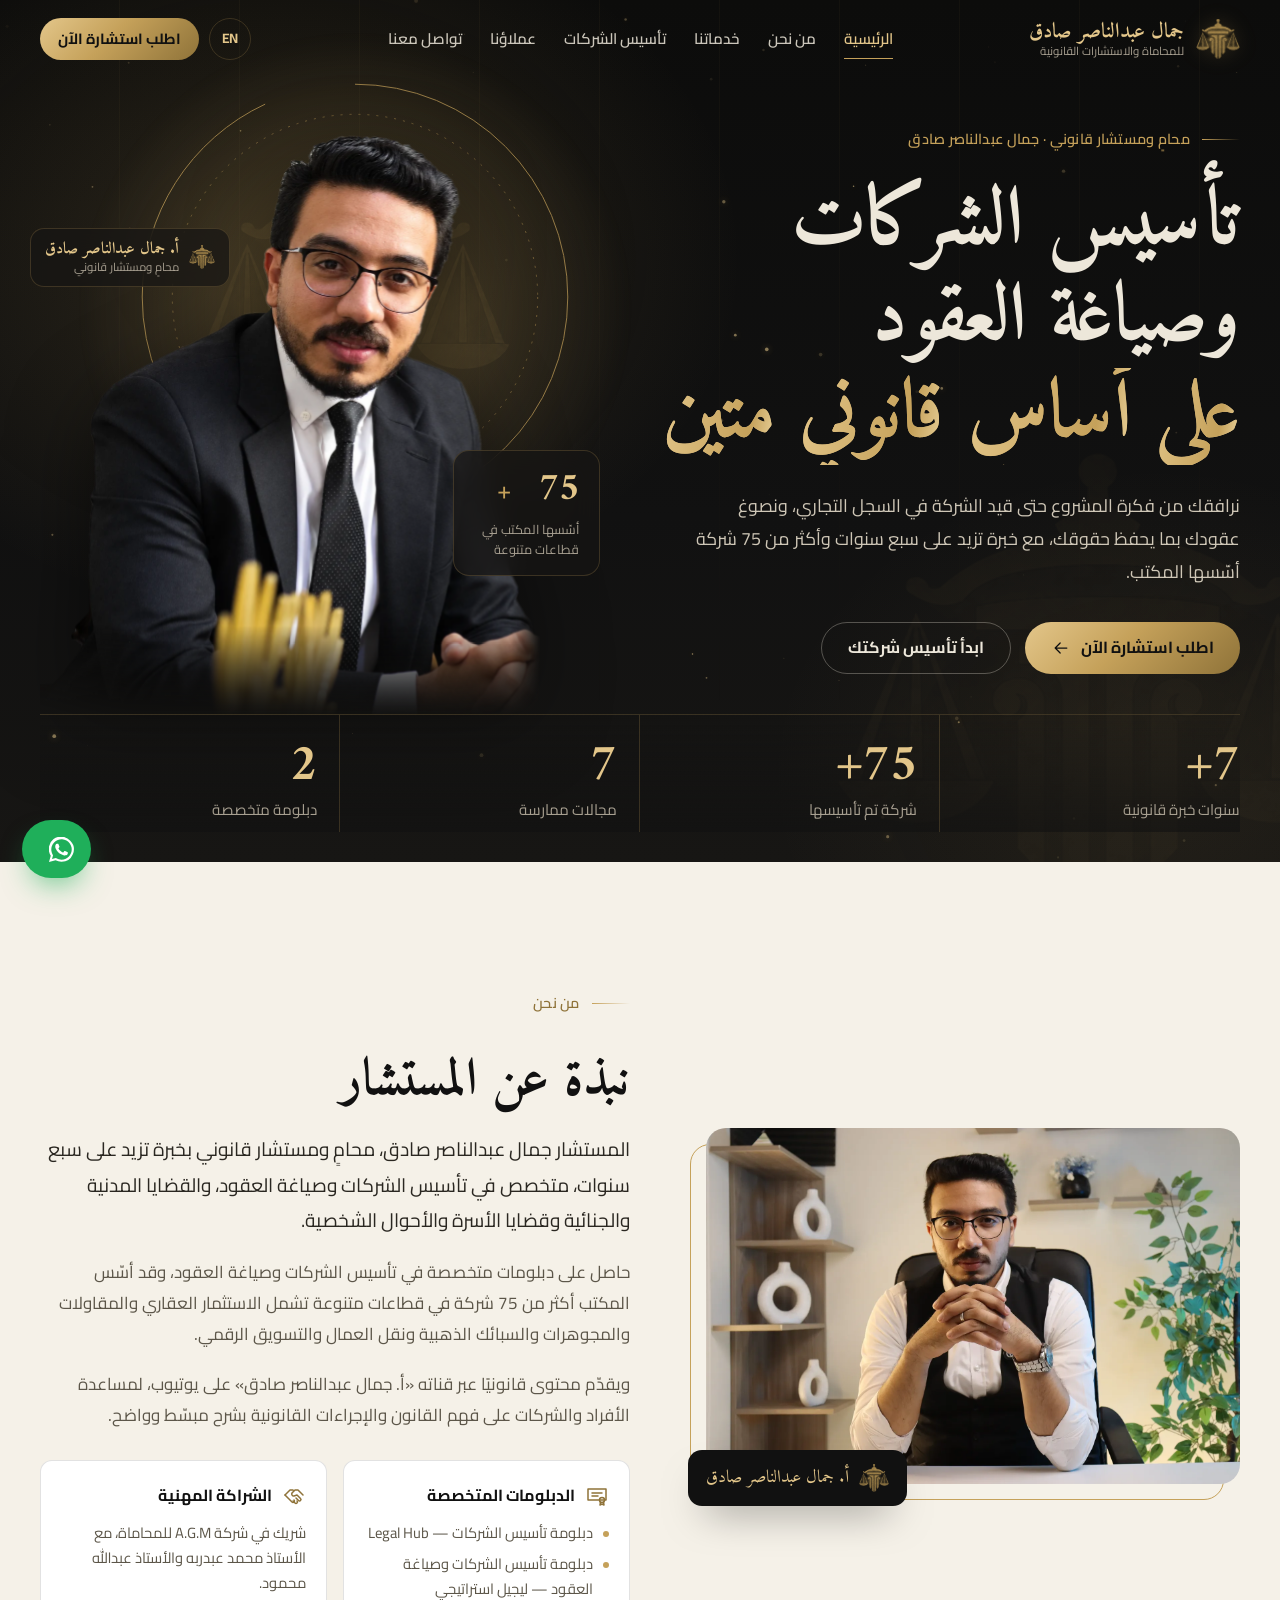
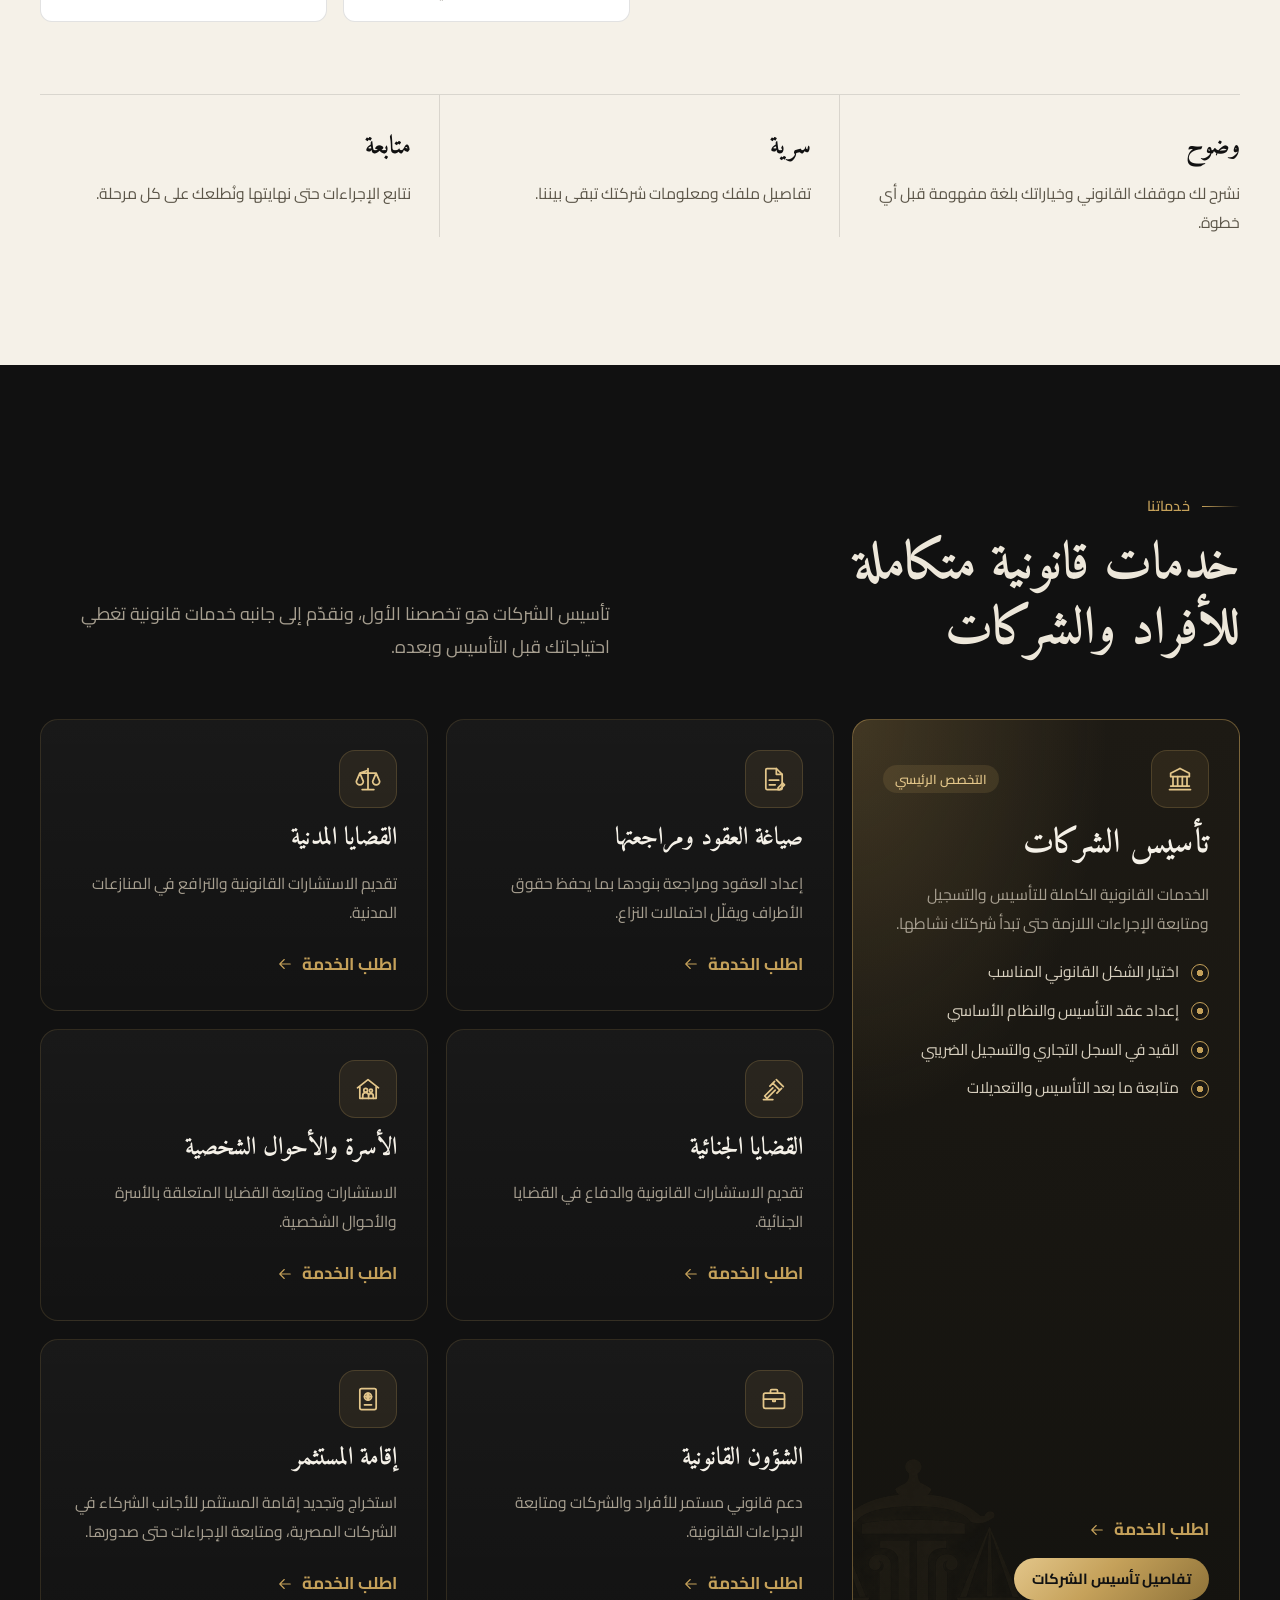
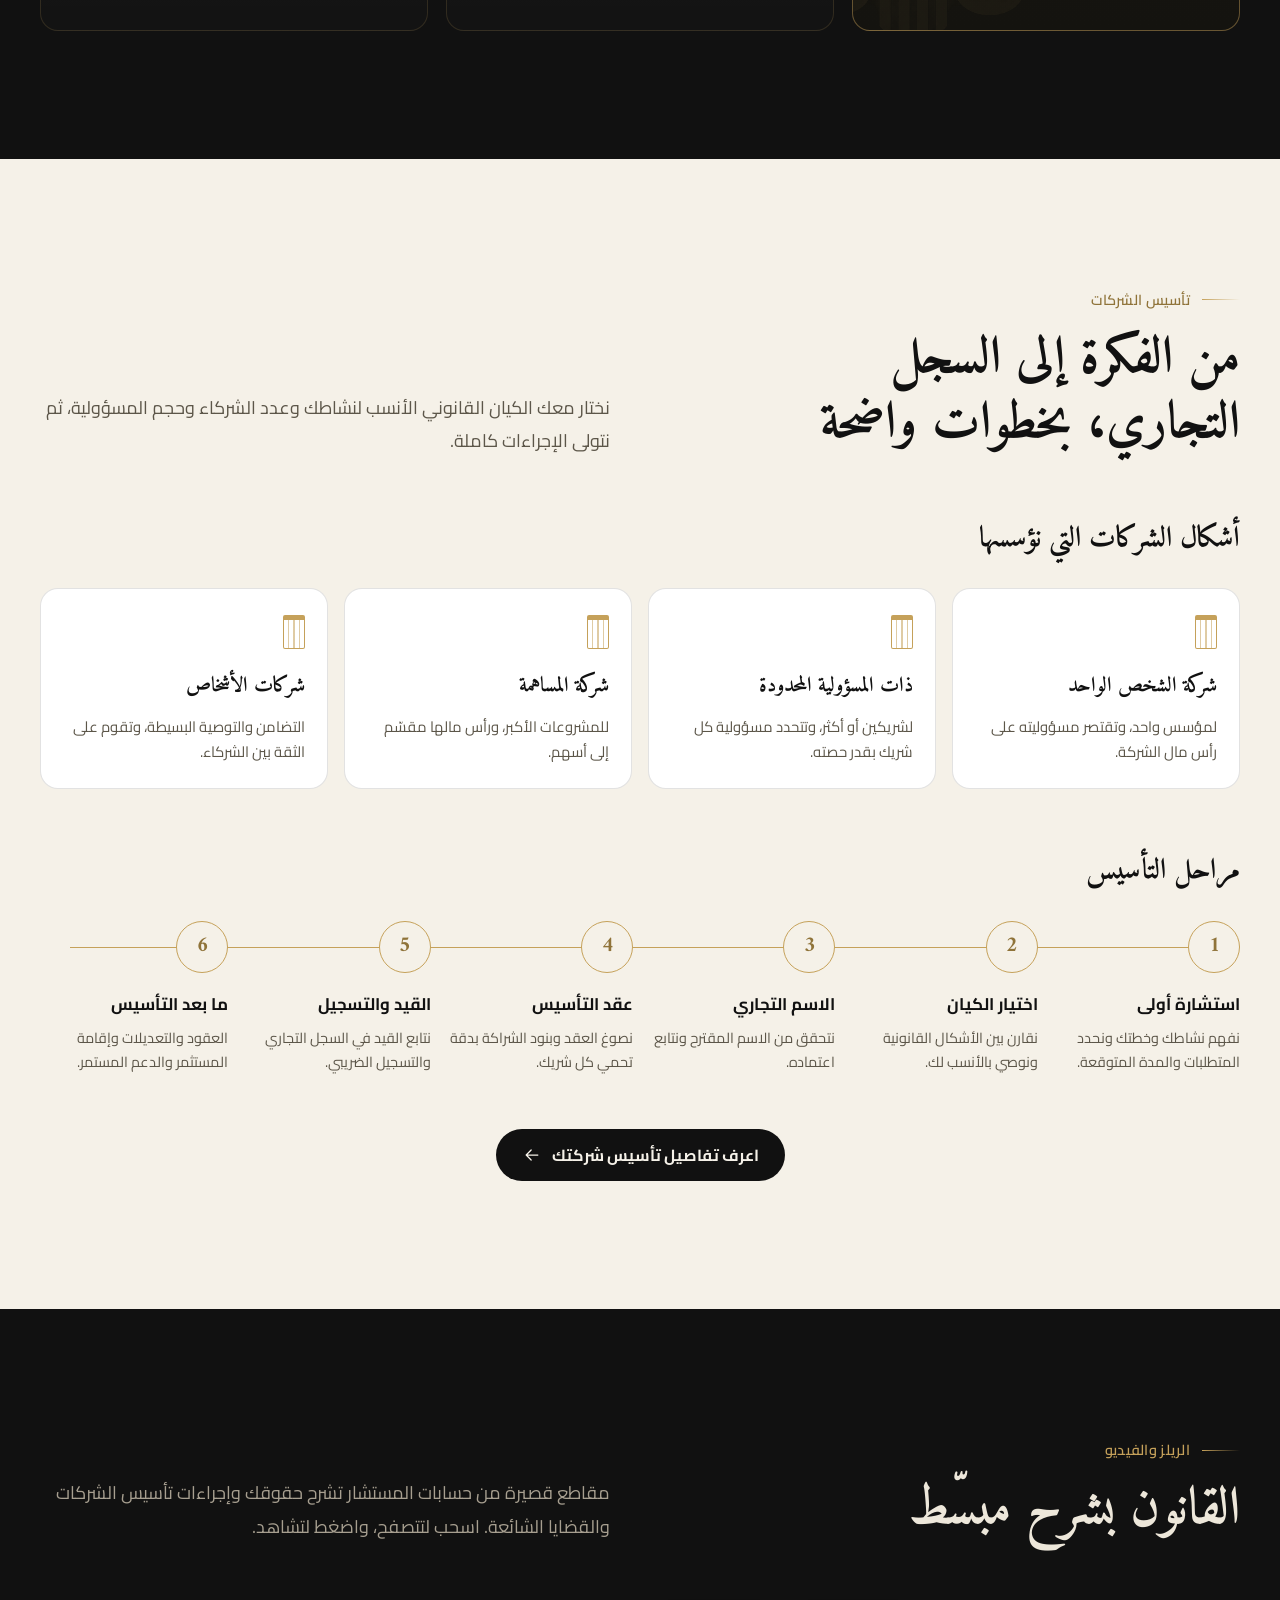
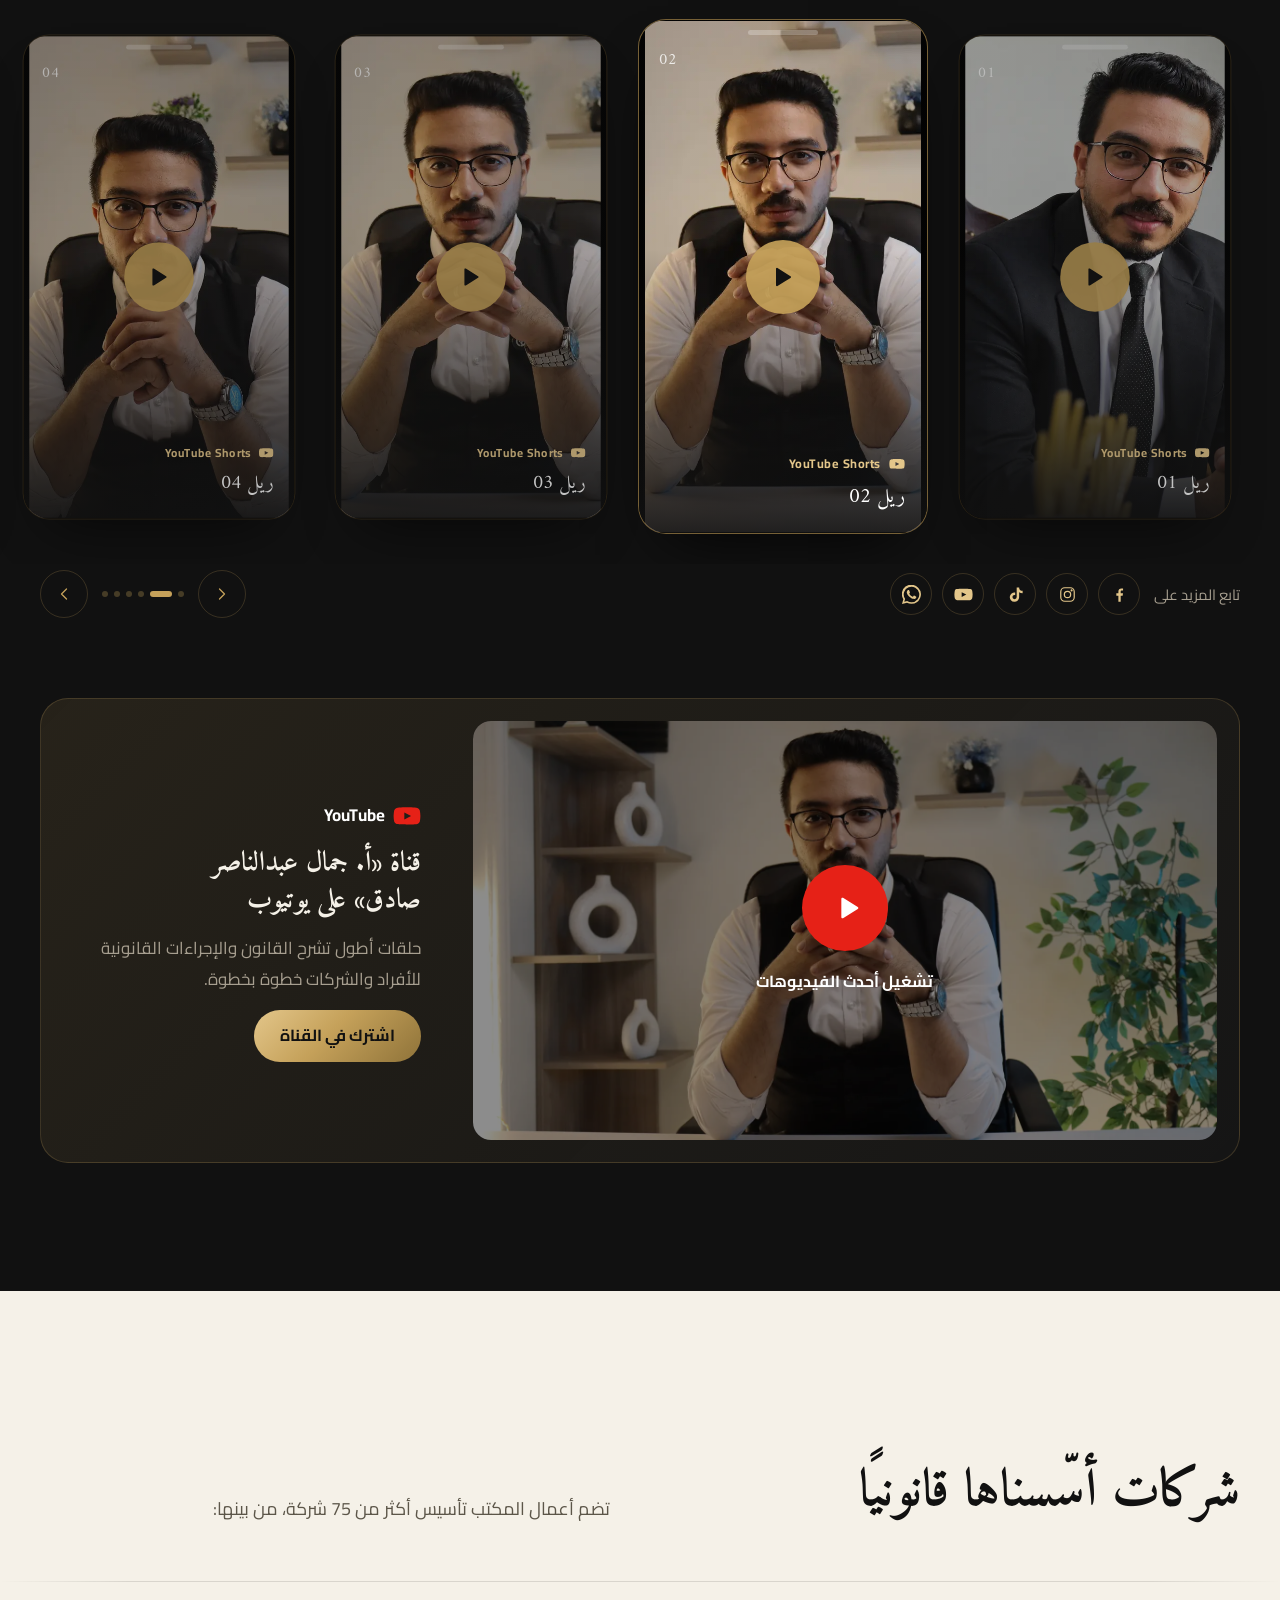
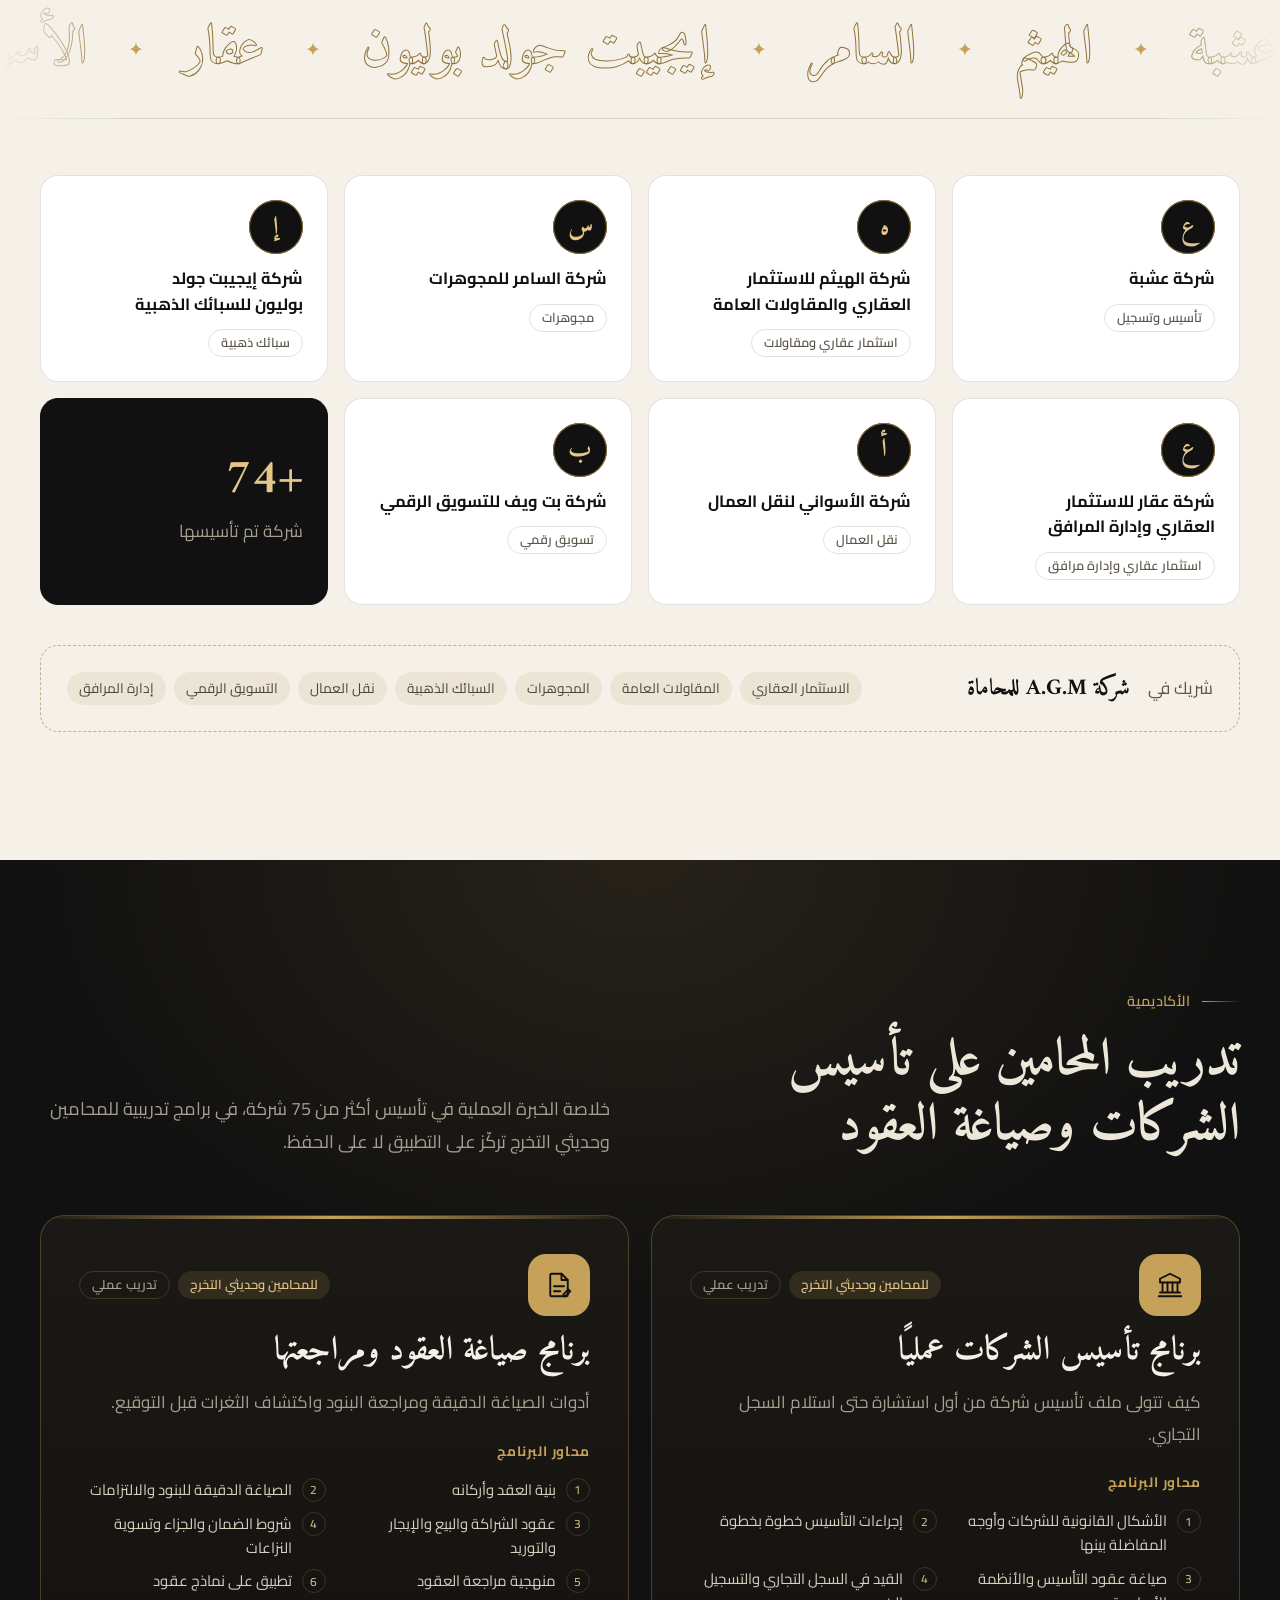
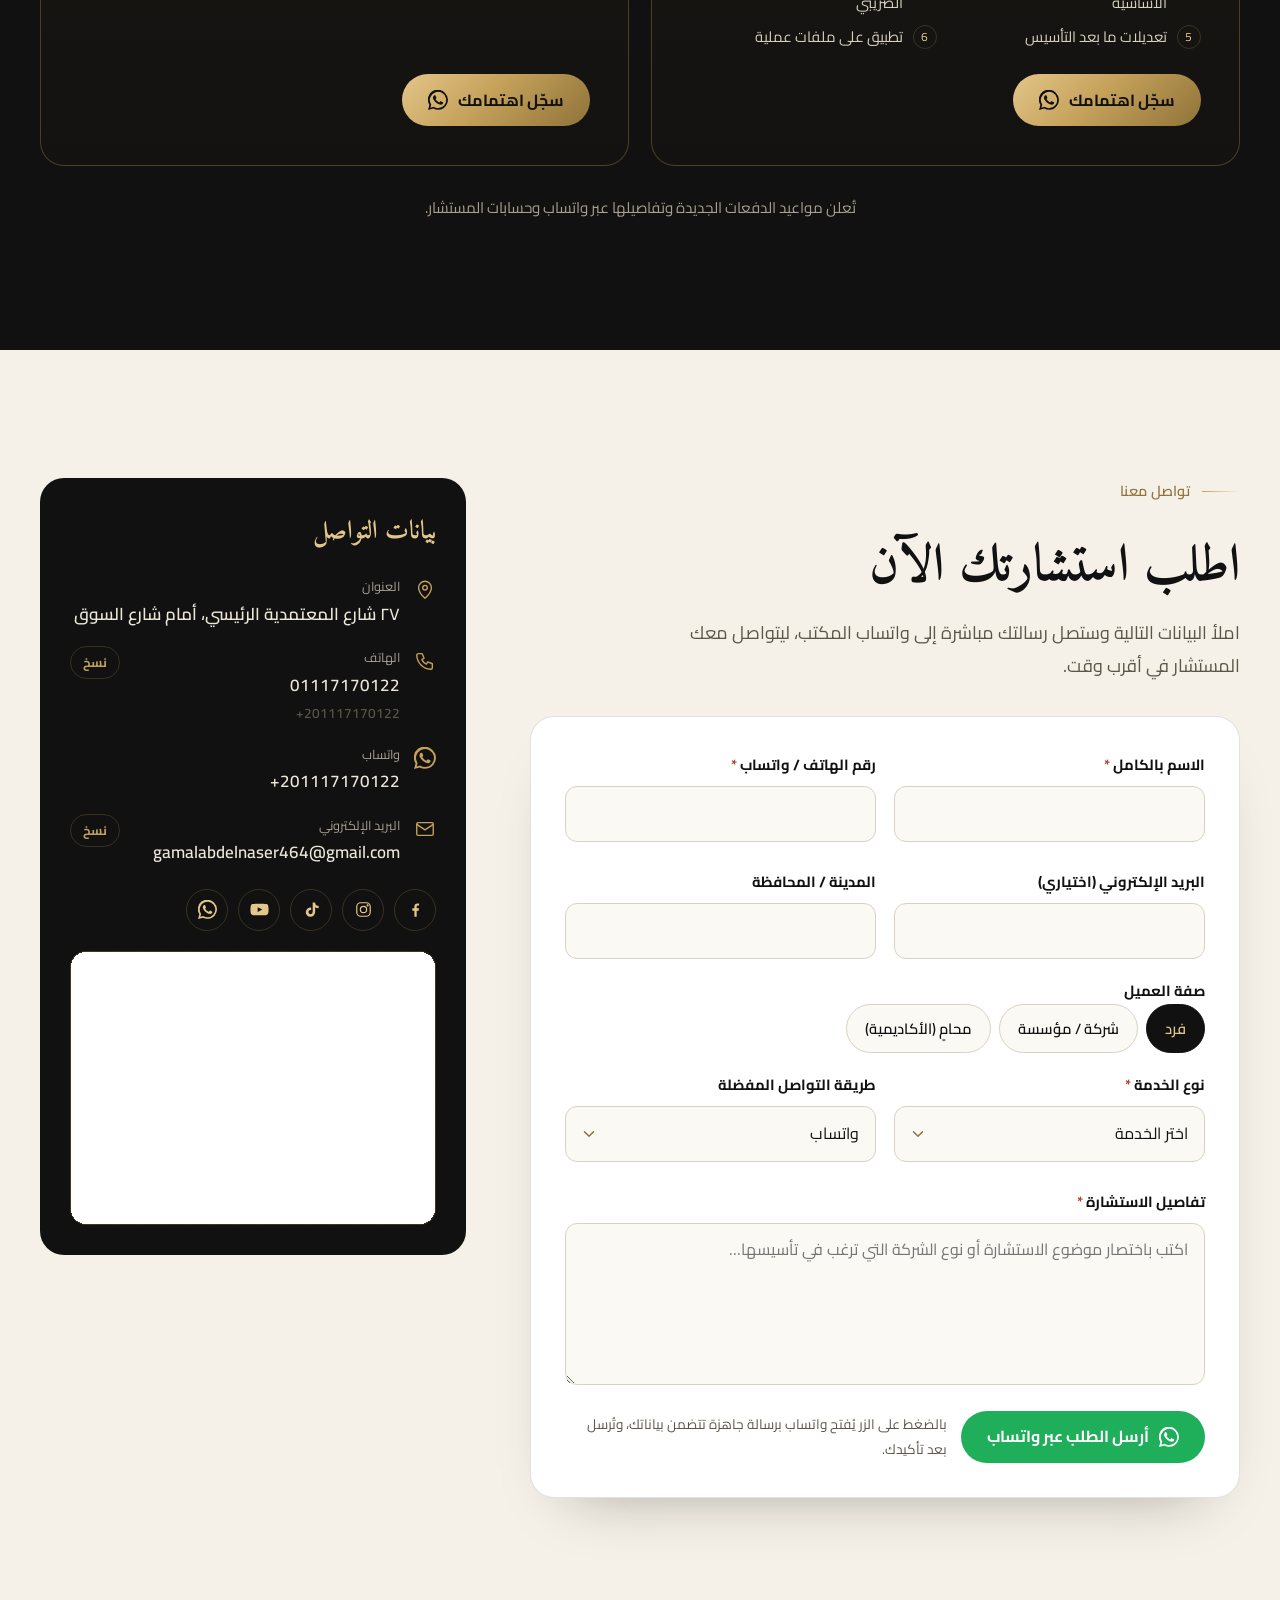
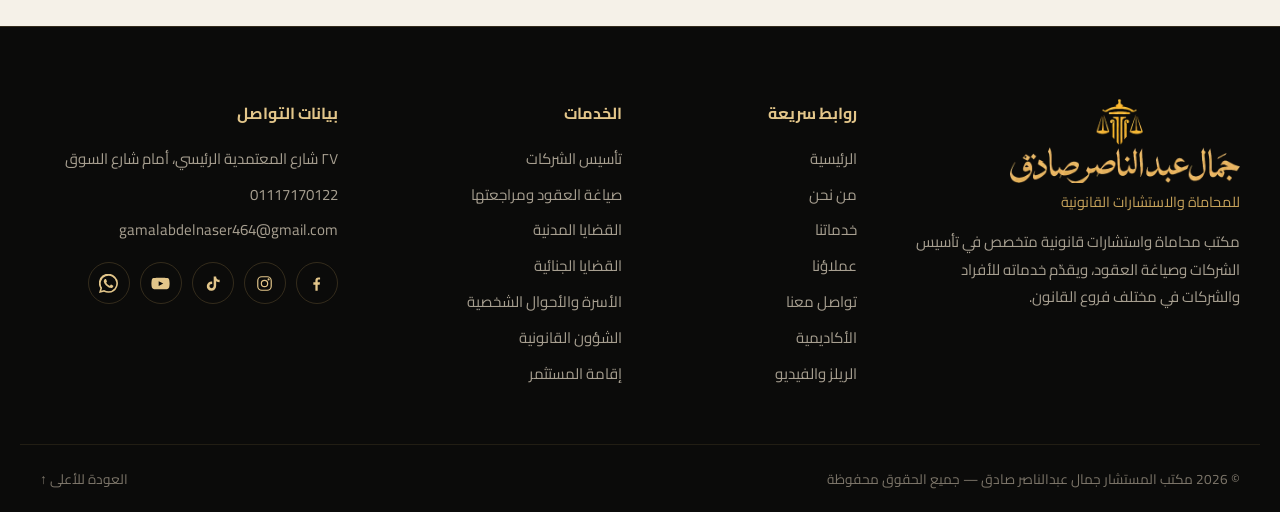
==== commit 1b25555e: "Use GitHub Pages URL for canonical, hreflang and sitemap Co-Authored-By: Claude Opus 5.5 <noreply@an" ====
--- a/index.html
+++ b/index.html
@@ -9,16 +9,16 @@
 <meta name="keywords" content="تأسيس الشركات, تأسيس شركة في مصر, محامي تأسيس شركات, صياغة العقود, مراجعة العقود, محامي قضايا مدنية, محامي أحوال شخصية, إقامة مستثمر في مصر, استشارة قانونية, جمال عبدالناصر صادق"><meta name="author" content="مكتب المستشار جمال عبدالناصر صادق">
 <meta name="robots" content="index, follow, max-image-preview:large">
 <meta name="theme-color" content="#111111">
-<link rel="canonical" href="https://www.gamalsadeklaw.com/">
-<link rel="alternate" hreflang="ar" href="https://www.gamalsadeklaw.com/">
-<link rel="alternate" hreflang="en" href="https://www.gamalsadeklaw.com/en/">
-<link rel="alternate" hreflang="x-default" href="https://www.gamalsadeklaw.com/">
+<link rel="canonical" href="https://zezo584.github.io/gamal-sadek-law/">
+<link rel="alternate" hreflang="ar" href="https://zezo584.github.io/gamal-sadek-law/">
+<link rel="alternate" hreflang="en" href="https://zezo584.github.io/gamal-sadek-law/en/">
+<link rel="alternate" hreflang="x-default" href="https://zezo584.github.io/gamal-sadek-law/">
 <meta property="og:type" content="website">
 <meta property="og:site_name" content="مكتب المستشار جمال عبدالناصر صادق">
 <meta property="og:title" content="مكتب المستشار جمال عبدالناصر صادق | تأسيس الشركات وصياغة العقود في مصر">
 <meta property="og:description" content="مكتب المستشار جمال عبدالناصر صادق للمحاماة والاستشارات القانونية: تأسيس الشركات وتسجيلها، صياغة العقود ومراجعتها، القضايا المدنية والجنائية والأسرة وإقامة المستثمر. خبرة +7 سنوات وتأسيس +75 شركة.">
-<meta property="og:url" content="https://www.gamalsadeklaw.com/">
-<meta property="og:image" content="https://www.gamalsadeklaw.com/assets/img/og-image.jpg">
+<meta property="og:url" content="https://zezo584.github.io/gamal-sadek-law/">
+<meta property="og:image" content="https://zezo584.github.io/gamal-sadek-law/assets/img/og-image.jpg">
 <meta property="og:image:width" content="1200">
 <meta property="og:image:height" content="630">
 <meta property="og:locale" content="ar_EG">
@@ -26,7 +26,7 @@
 <meta name="twitter:card" content="summary_large_image">
 <meta name="twitter:title" content="مكتب المستشار جمال عبدالناصر صادق | تأسيس الشركات وصياغة العقود في مصر">
 <meta name="twitter:description" content="مكتب المستشار جمال عبدالناصر صادق للمحاماة والاستشارات القانونية: تأسيس الشركات وتسجيلها، صياغة العقود ومراجعتها، القضايا المدنية والجنائية والأسرة وإقامة المستثمر. خبرة +7 سنوات وتأسيس +75 شركة.">
-<meta name="twitter:image" content="https://www.gamalsadeklaw.com/assets/img/og-image.jpg">
+<meta name="twitter:image" content="https://zezo584.github.io/gamal-sadek-law/assets/img/og-image.jpg">
 <link rel="icon" type="image/png" sizes="32x32" href="assets/img/icon-32.png">
 <link rel="apple-touch-icon" href="assets/img/icon-180.png">
 <link rel="manifest" href="site.webmanifest">
@@ -35,7 +35,7 @@
 <link rel="preconnect" href="https://fonts.gstatic.com" crossorigin>
 <link rel="stylesheet" href="https://fonts.googleapis.com/css2?family=Amiri:wght@400;700&family=Cairo:wght@400;500;600;700&family=Cormorant+Garamond:wght@500;600;700&display=swap">
 <link rel="stylesheet" href="assets/css/style.css">
-<script type="application/ld+json">{"@context": "https://schema.org", "@graph": [{"@type": ["LegalService", "Attorney"], "@id": "https://www.gamalsadeklaw.com/#organization", "name": "مكتب المستشار جمال عبدالناصر صادق", "alternateName": ["مكتب المستشار جمال عبدالناصر صادق", "Counselor Gamal Abdel Nasser Sadek Law Office"], "description": "مكتب المستشار جمال عبدالناصر صادق للمحاماة والاستشارات القانونية: تأسيس الشركات وتسجيلها، صياغة العقود ومراجعتها، القضايا المدنية والجنائية والأسرة وإقامة المستثمر. خبرة +7 سنوات وتأسيس +75 شركة.", "url": "https://www.gamalsadeklaw.com/", "logo": "https://www.gamalsadeklaw.com/assets/img/icon-512.png", "image": "https://www.gamalsadeklaw.com/assets/img/og-image.jpg", "telephone": "+201117170122", "email": "gamalabdelnaser464@gmail.com", "address": {"@type": "PostalAddress", "streetAddress": "٢٧ شارع المعتمدية الرئيسي، أمام شارع السوق", "addressCountry": "EG"}, "areaServed": {"@type": "Country", "name": "Egypt"}, "founder": {"@id": "https://www.gamalsadeklaw.com/#gamal"}, "employee": {"@id": "https://www.gamalsadeklaw.com/#gamal"}, "sameAs": ["https://www.facebook.com/YourAdvisor2021", "https://www.instagram.com/gamalabdelnassersadeq/", "https://www.tiktok.com/@gamalabdelnassersadeq", "https://www.youtube.com/@gamalabdelnassersadeq"], "knowsLanguage": ["ar", "en"], "hasOfferCatalog": {"@type": "OfferCatalog", "name": "خدماتنا", "itemListElement": [{"@type": "Offer", "itemOffered": {"@type": "Service", "name": "تأسيس الشركات", "description": "الخدمات القانونية الكاملة للتأسيس والتسجيل ومتابعة الإجراءات اللازمة حتى تبدأ شركتك نشاطها."}}, {"@type": "Offer", "itemOffered": {"@type": "Service", "name": "صياغة العقود ومراجعتها", "description": "إعداد العقود ومراجعة بنودها بما يحفظ حقوق الأطراف ويقلّل احتمالات النزاع."}}, {"@type": "Offer", "itemOffered": {"@type": "Service", "name": "القضايا المدنية", "description": "تقديم الاستشارات القانونية والترافع في المنازعات المدنية."}}, {"@type": "Offer", "itemOffered": {"@type": "Service", "name": "القضايا الجنائية", "description": "تقديم الاستشارات القانونية والدفاع في القضايا الجنائية."}}, {"@type": "Offer", "itemOffered": {"@type": "Service", "name": "الأسرة والأحوال الشخصية", "description": "الاستشارات ومتابعة القضايا المتعلقة بالأسرة والأحوال الشخصية."}}, {"@type": "Offer", "itemOffered": {"@type": "Service", "name": "الشؤون القانونية", "description": "دعم قانوني مستمر للأفراد والشركات ومتابعة الإجراءات القانونية."}}, {"@type": "Offer", "itemOffered": {"@type": "Service", "name": "إقامة المستثمر", "description": "استخراج وتجديد إقامة المستثمر للأجانب الشركاء في الشركات المصرية، ومتابعة الإجراءات حتى صدورها."}}]}, "contactPoint": {"@type": "ContactPoint", "telephone": "+201117170122", "contactType": "customer service", "availableLanguage": ["Arabic", "English"]}}, {"@type": "Person", "@id": "https://www.gamalsadeklaw.com/#gamal", "name": "جمال عبدالناصر صادق", "alternateName": ["Gamal Abdel Nasser Sadek", "جمال عبدالناصر صادق"], "jobTitle": "محامٍ ومستشار قانوني", "image": "https://www.gamalsadeklaw.com/assets/img/gamal-portrait.jpg", "worksFor": {"@id": "https://www.gamalsadeklaw.com/#organization"}, "knowsAbout": ["Company formation", "Contract drafting", "Civil law", "Criminal law", "Family law"], "hasCredential": [{"@type": "EducationalOccupationalCredential", "name": "دبلومة تأسيس الشركات — Legal Hub"}, {"@type": "EducationalOccupationalCredential", "name": "دبلومة تأسيس الشركات وصياغة العقود — ليجيل استراتيجي"}], "sameAs": ["https://www.facebook.com/YourAdvisor2021", "https://www.instagram.com/gamalabdelnassersadeq/", "https://www.tiktok.com/@gamalabdelnassersadeq", "https://www.youtube.com/@gamalabdelnassersadeq"]}, {"@type": "WebSite", "@id": "https://www.gamalsadeklaw.com/#website", "url": "https://www.gamalsadeklaw.com/", "name": "مكتب المستشار جمال عبدالناصر صادق", "inLanguage": ["ar", "en"], "publisher": {"@id": "https://www.gamalsadeklaw.com/#organization"}}, {"@type": "WebPage", "@id": "https://www.gamalsadeklaw.com/#webpage", "url": "https://www.gamalsadeklaw.com/", "name": "مكتب المستشار جمال عبدالناصر صادق | تأسيس الشركات وصياغة العقود في مصر", "inLanguage": "ar", "isPartOf": {"@id": "https://www.gamalsadeklaw.com/#website"}, "about": {"@id": "https://www.gamalsadeklaw.com/#organization"}}, {"@type": "Course", "name": "برنامج تأسيس الشركات عمليًا", "description": "كيف تتولى ملف تأسيس شركة من أول استشارة حتى استلام السجل التجاري.", "inLanguage": "ar", "provider": {"@id": "https://www.gamalsadeklaw.com/#organization"}, "teaches": ["الأشكال القانونية للشركات وأوجه المفاضلة بينها", "إجراءات التأسيس خطوة بخطوة", "صياغة عقود التأسيس والأنظمة الأساسية", "القيد في السجل التجاري والتسجيل الضريبي", "تعديلات ما بعد التأسيس", "تطبيق على ملفات عملية"]}, {"@type": "Course", "name": "برنامج صياغة العقود ومراجعتها", "description": "أدوات الصياغة الدقيقة ومراجعة البنود واكتشاف الثغرات قبل التوقيع.", "inLanguage": "ar", "provider": {"@id": "https://www.gamalsadeklaw.com/#organization"}, "teaches": ["بنية العقد وأركانه", "الصياغة الدقيقة للبنود والالتزامات", "عقود الشراكة والبيع والإيجار والتوريد", "شروط الضمان والجزاء وتسوية النزاعات", "منهجية مراجعة العقود", "تطبيق على نماذج عقود"]}]}</script>
+<script type="application/ld+json">{"@context": "https://schema.org", "@graph": [{"@type": ["LegalService", "Attorney"], "@id": "https://zezo584.github.io/gamal-sadek-law/#organization", "name": "مكتب المستشار جمال عبدالناصر صادق", "alternateName": ["مكتب المستشار جمال عبدالناصر صادق", "Counselor Gamal Abdel Nasser Sadek Law Office"], "description": "مكتب المستشار جمال عبدالناصر صادق للمحاماة والاستشارات القانونية: تأسيس الشركات وتسجيلها، صياغة العقود ومراجعتها، القضايا المدنية والجنائية والأسرة وإقامة المستثمر. خبرة +7 سنوات وتأسيس +75 شركة.", "url": "https://zezo584.github.io/gamal-sadek-law/", "logo": "https://zezo584.github.io/gamal-sadek-law/assets/img/icon-512.png", "image": "https://zezo584.github.io/gamal-sadek-law/assets/img/og-image.jpg", "telephone": "+201117170122", "email": "gamalabdelnaser464@gmail.com", "address": {"@type": "PostalAddress", "streetAddress": "٢٧ شارع المعتمدية الرئيسي، أمام شارع السوق", "addressCountry": "EG"}, "areaServed": {"@type": "Country", "name": "Egypt"}, "founder": {"@id": "https://zezo584.github.io/gamal-sadek-law/#gamal"}, "employee": {"@id": "https://zezo584.github.io/gamal-sadek-law/#gamal"}, "sameAs": ["https://www.facebook.com/YourAdvisor2021", "https://www.instagram.com/gamalabdelnassersadeq/", "https://www.tiktok.com/@gamalabdelnassersadeq", "https://www.youtube.com/@gamalabdelnassersadeq"], "knowsLanguage": ["ar", "en"], "hasOfferCatalog": {"@type": "OfferCatalog", "name": "خدماتنا", "itemListElement": [{"@type": "Offer", "itemOffered": {"@type": "Service", "name": "تأسيس الشركات", "description": "الخدمات القانونية الكاملة للتأسيس والتسجيل ومتابعة الإجراءات اللازمة حتى تبدأ شركتك نشاطها."}}, {"@type": "Offer", "itemOffered": {"@type": "Service", "name": "صياغة العقود ومراجعتها", "description": "إعداد العقود ومراجعة بنودها بما يحفظ حقوق الأطراف ويقلّل احتمالات النزاع."}}, {"@type": "Offer", "itemOffered": {"@type": "Service", "name": "القضايا المدنية", "description": "تقديم الاستشارات القانونية والترافع في المنازعات المدنية."}}, {"@type": "Offer", "itemOffered": {"@type": "Service", "name": "القضايا الجنائية", "description": "تقديم الاستشارات القانونية والدفاع في القضايا الجنائية."}}, {"@type": "Offer", "itemOffered": {"@type": "Service", "name": "الأسرة والأحوال الشخصية", "description": "الاستشارات ومتابعة القضايا المتعلقة بالأسرة والأحوال الشخصية."}}, {"@type": "Offer", "itemOffered": {"@type": "Service", "name": "الشؤون القانونية", "description": "دعم قانوني مستمر للأفراد والشركات ومتابعة الإجراءات القانونية."}}, {"@type": "Offer", "itemOffered": {"@type": "Service", "name": "إقامة المستثمر", "description": "استخراج وتجديد إقامة المستثمر للأجانب الشركاء في الشركات المصرية، ومتابعة الإجراءات حتى صدورها."}}]}, "contactPoint": {"@type": "ContactPoint", "telephone": "+201117170122", "contactType": "customer service", "availableLanguage": ["Arabic", "English"]}}, {"@type": "Person", "@id": "https://zezo584.github.io/gamal-sadek-law/#gamal", "name": "جمال عبدالناصر صادق", "alternateName": ["Gamal Abdel Nasser Sadek", "جمال عبدالناصر صادق"], "jobTitle": "محامٍ ومستشار قانوني", "image": "https://zezo584.github.io/gamal-sadek-law/assets/img/gamal-portrait.jpg", "worksFor": {"@id": "https://zezo584.github.io/gamal-sadek-law/#organization"}, "knowsAbout": ["Company formation", "Contract drafting", "Civil law", "Criminal law", "Family law"], "hasCredential": [{"@type": "EducationalOccupationalCredential", "name": "دبلومة تأسيس الشركات — Legal Hub"}, {"@type": "EducationalOccupationalCredential", "name": "دبلومة تأسيس الشركات وصياغة العقود — ليجيل استراتيجي"}], "sameAs": ["https://www.facebook.com/YourAdvisor2021", "https://www.instagram.com/gamalabdelnassersadeq/", "https://www.tiktok.com/@gamalabdelnassersadeq", "https://www.youtube.com/@gamalabdelnassersadeq"]}, {"@type": "WebSite", "@id": "https://zezo584.github.io/gamal-sadek-law/#website", "url": "https://zezo584.github.io/gamal-sadek-law/", "name": "مكتب المستشار جمال عبدالناصر صادق", "inLanguage": ["ar", "en"], "publisher": {"@id": "https://zezo584.github.io/gamal-sadek-law/#organization"}}, {"@type": "WebPage", "@id": "https://zezo584.github.io/gamal-sadek-law/#webpage", "url": "https://zezo584.github.io/gamal-sadek-law/", "name": "مكتب المستشار جمال عبدالناصر صادق | تأسيس الشركات وصياغة العقود في مصر", "inLanguage": "ar", "isPartOf": {"@id": "https://zezo584.github.io/gamal-sadek-law/#website"}, "about": {"@id": "https://zezo584.github.io/gamal-sadek-law/#organization"}}, {"@type": "Course", "name": "برنامج تأسيس الشركات عمليًا", "description": "كيف تتولى ملف تأسيس شركة من أول استشارة حتى استلام السجل التجاري.", "inLanguage": "ar", "provider": {"@id": "https://zezo584.github.io/gamal-sadek-law/#organization"}, "teaches": ["الأشكال القانونية للشركات وأوجه المفاضلة بينها", "إجراءات التأسيس خطوة بخطوة", "صياغة عقود التأسيس والأنظمة الأساسية", "القيد في السجل التجاري والتسجيل الضريبي", "تعديلات ما بعد التأسيس", "تطبيق على ملفات عملية"]}, {"@type": "Course", "name": "برنامج صياغة العقود ومراجعتها", "description": "أدوات الصياغة الدقيقة ومراجعة البنود واكتشاف الثغرات قبل التوقيع.", "inLanguage": "ar", "provider": {"@id": "https://zezo584.github.io/gamal-sadek-law/#organization"}, "teaches": ["بنية العقد وأركانه", "الصياغة الدقيقة للبنود والالتزامات", "عقود الشراكة والبيع والإيجار والتوريد", "شروط الضمان والجزاء وتسوية النزاعات", "منهجية مراجعة العقود", "تطبيق على نماذج عقود"]}]}</script>
 </head>
 <body class="page-home">
 <a class="skip" href="#main">تخطَّ إلى المحتوى</a>
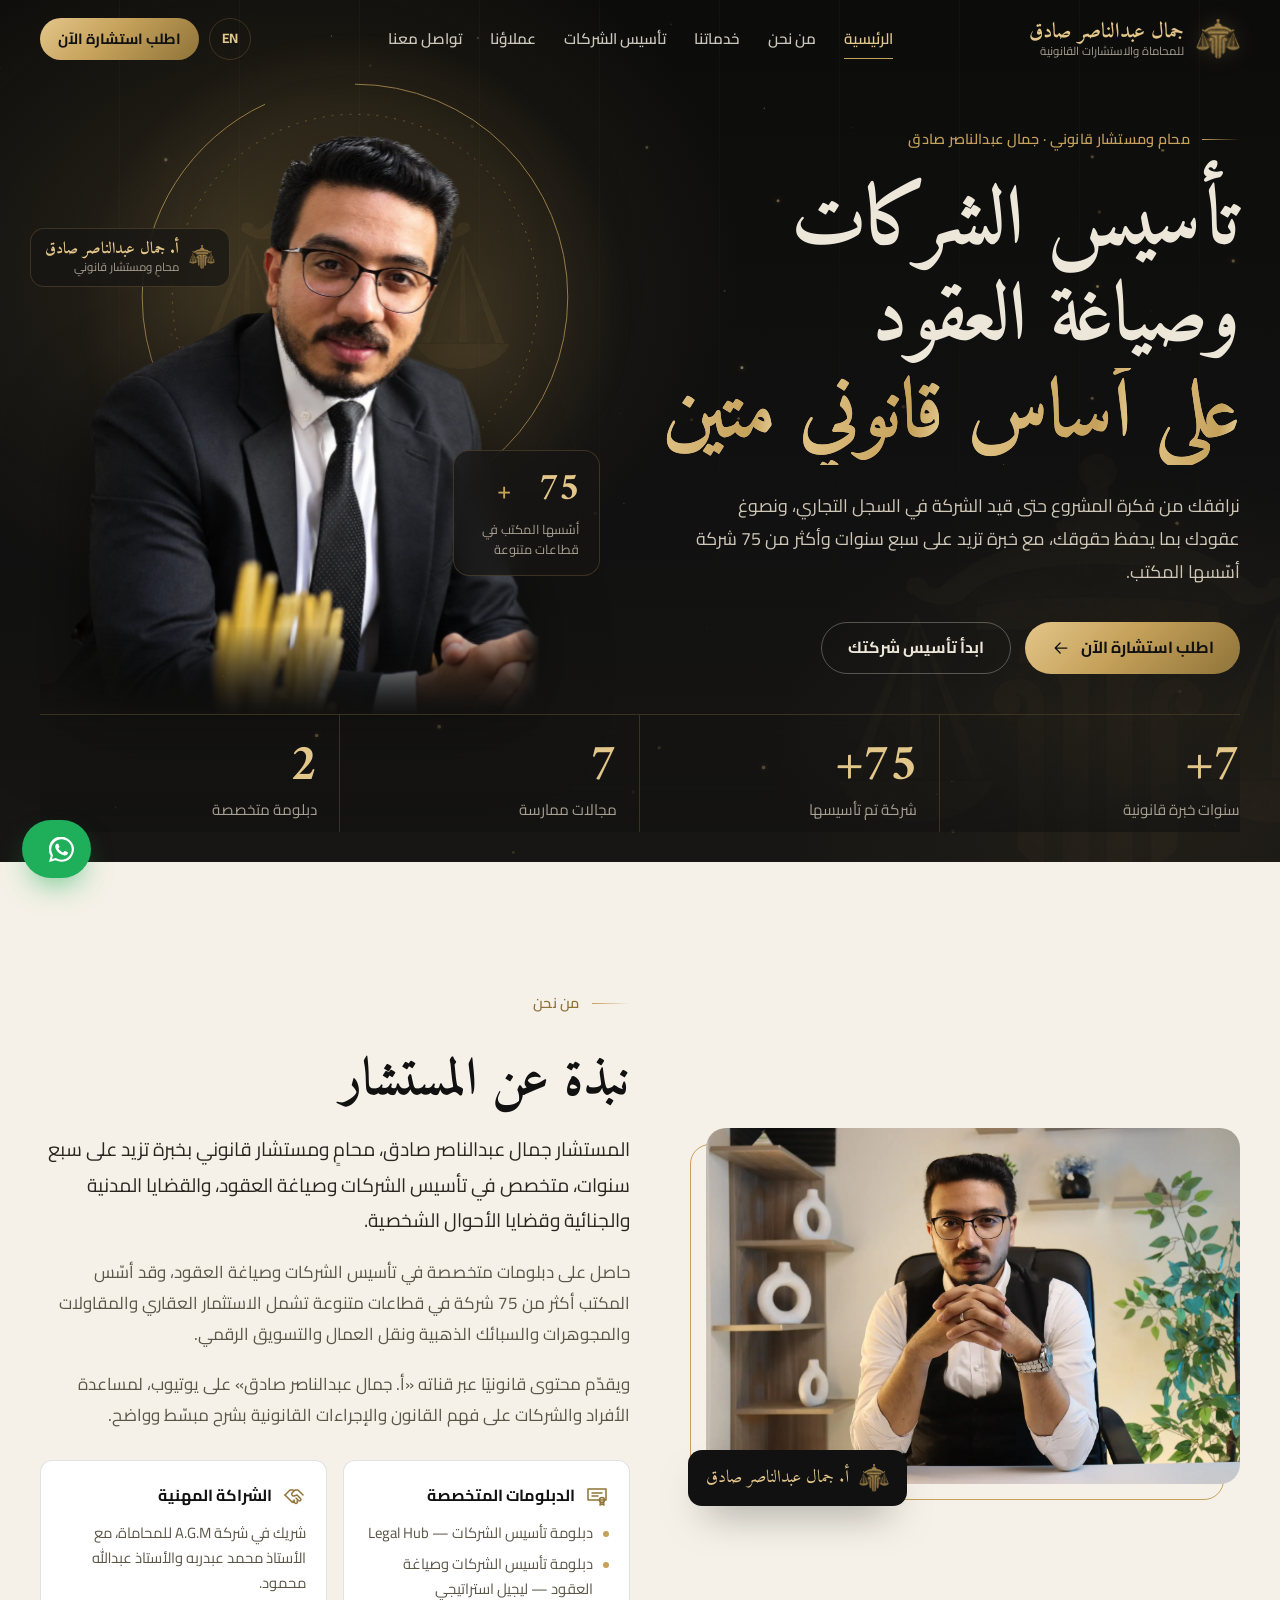
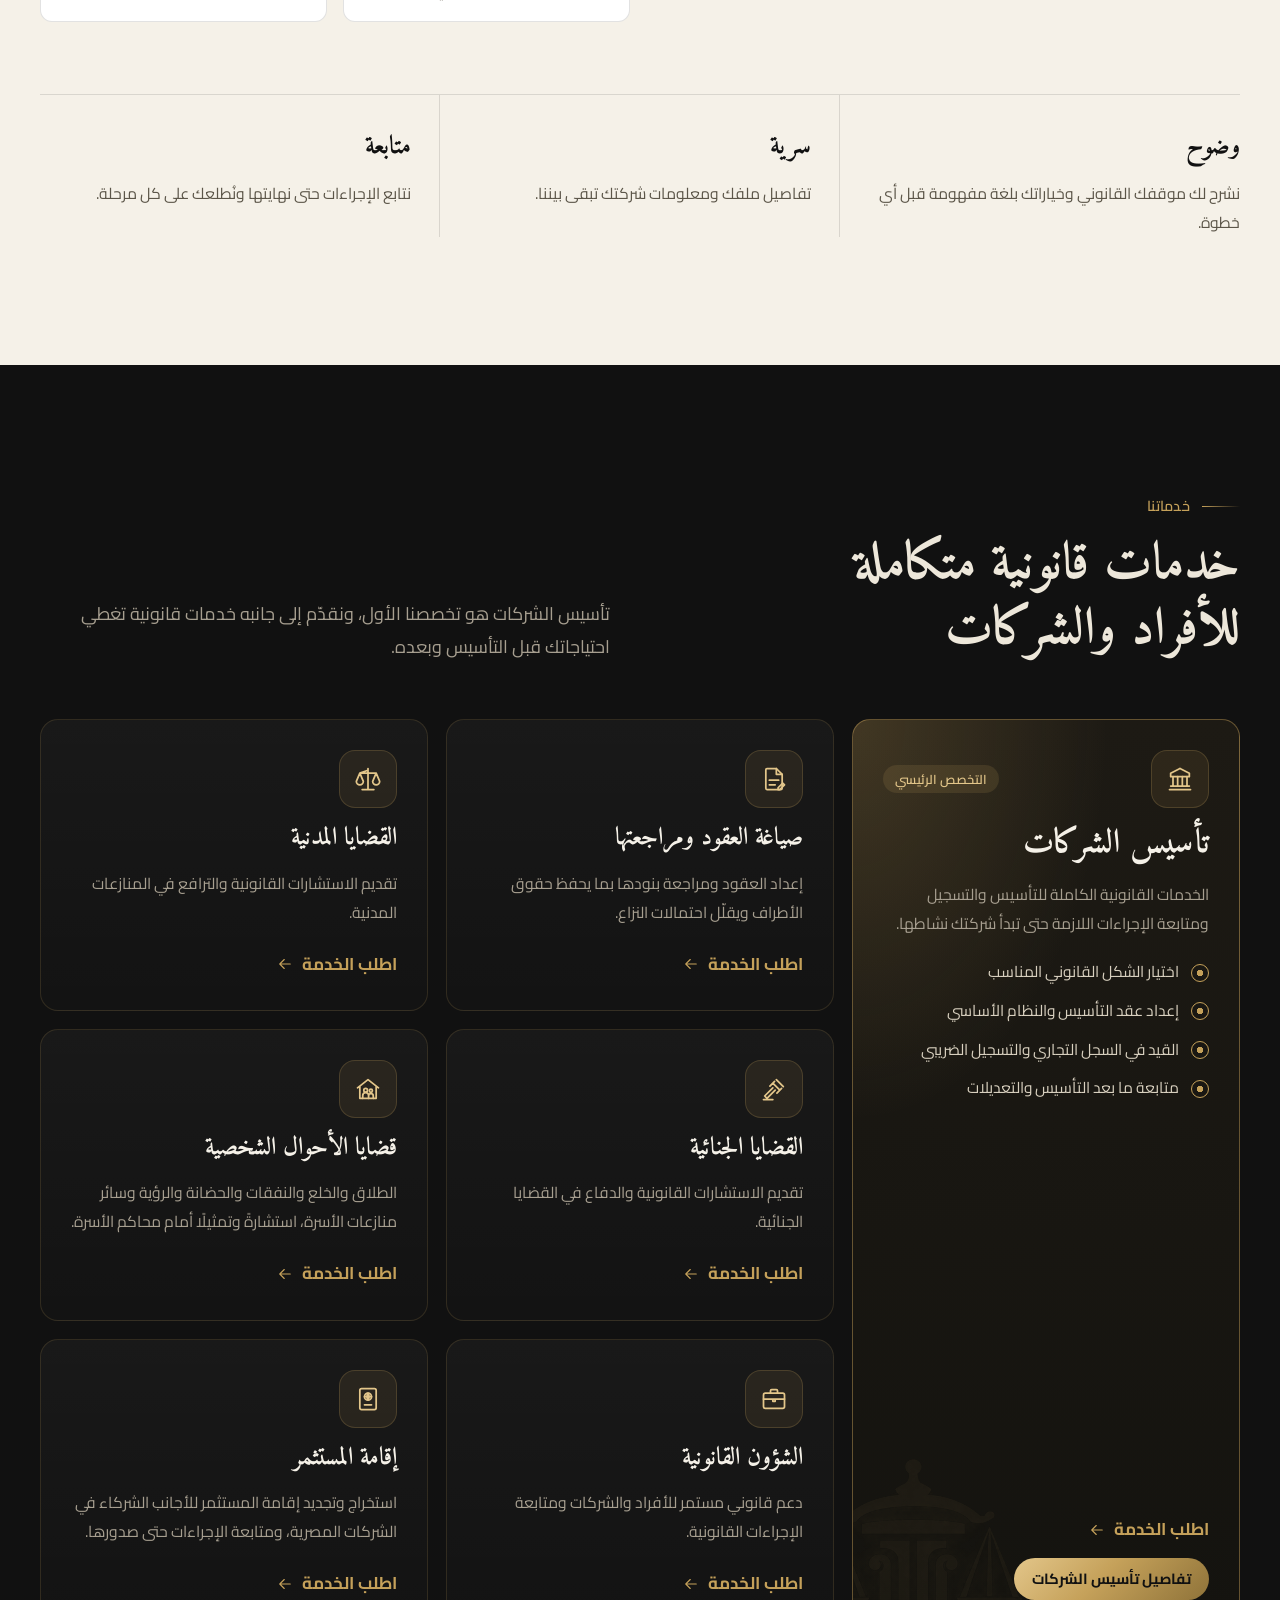
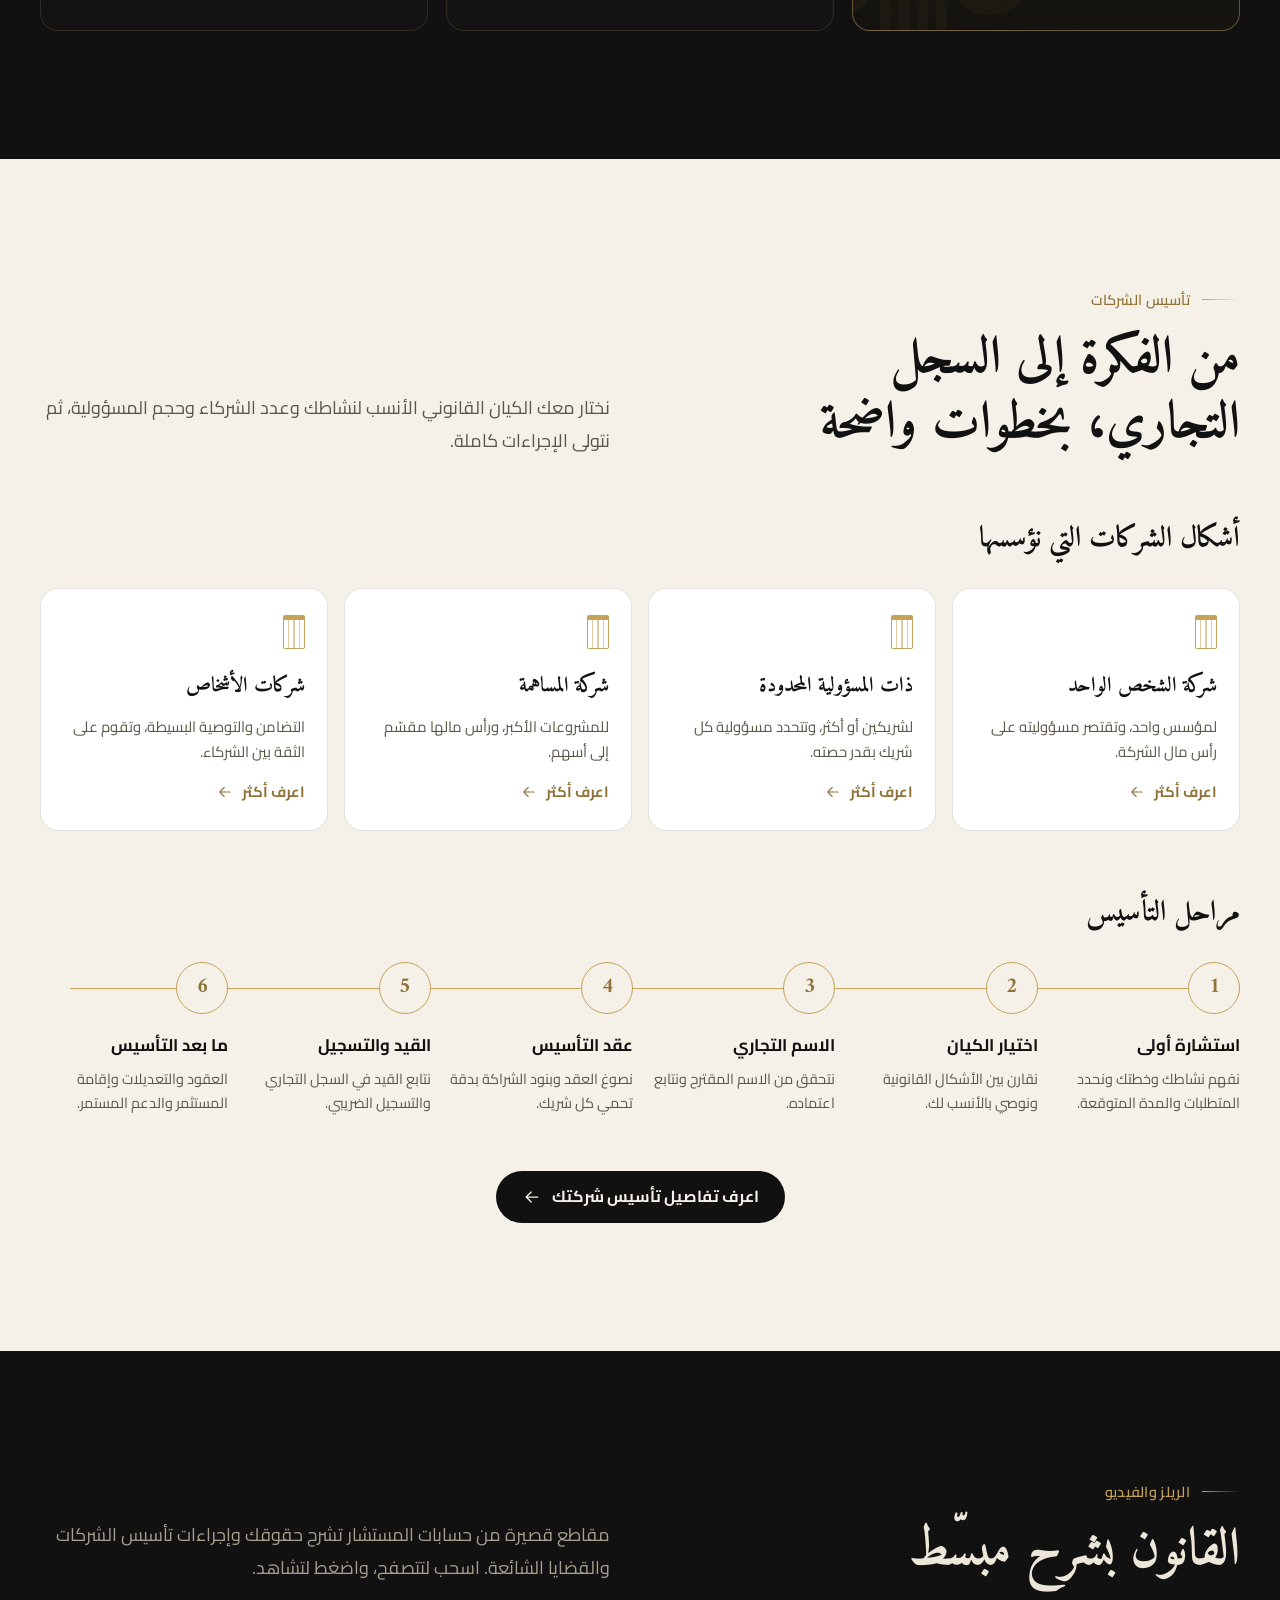
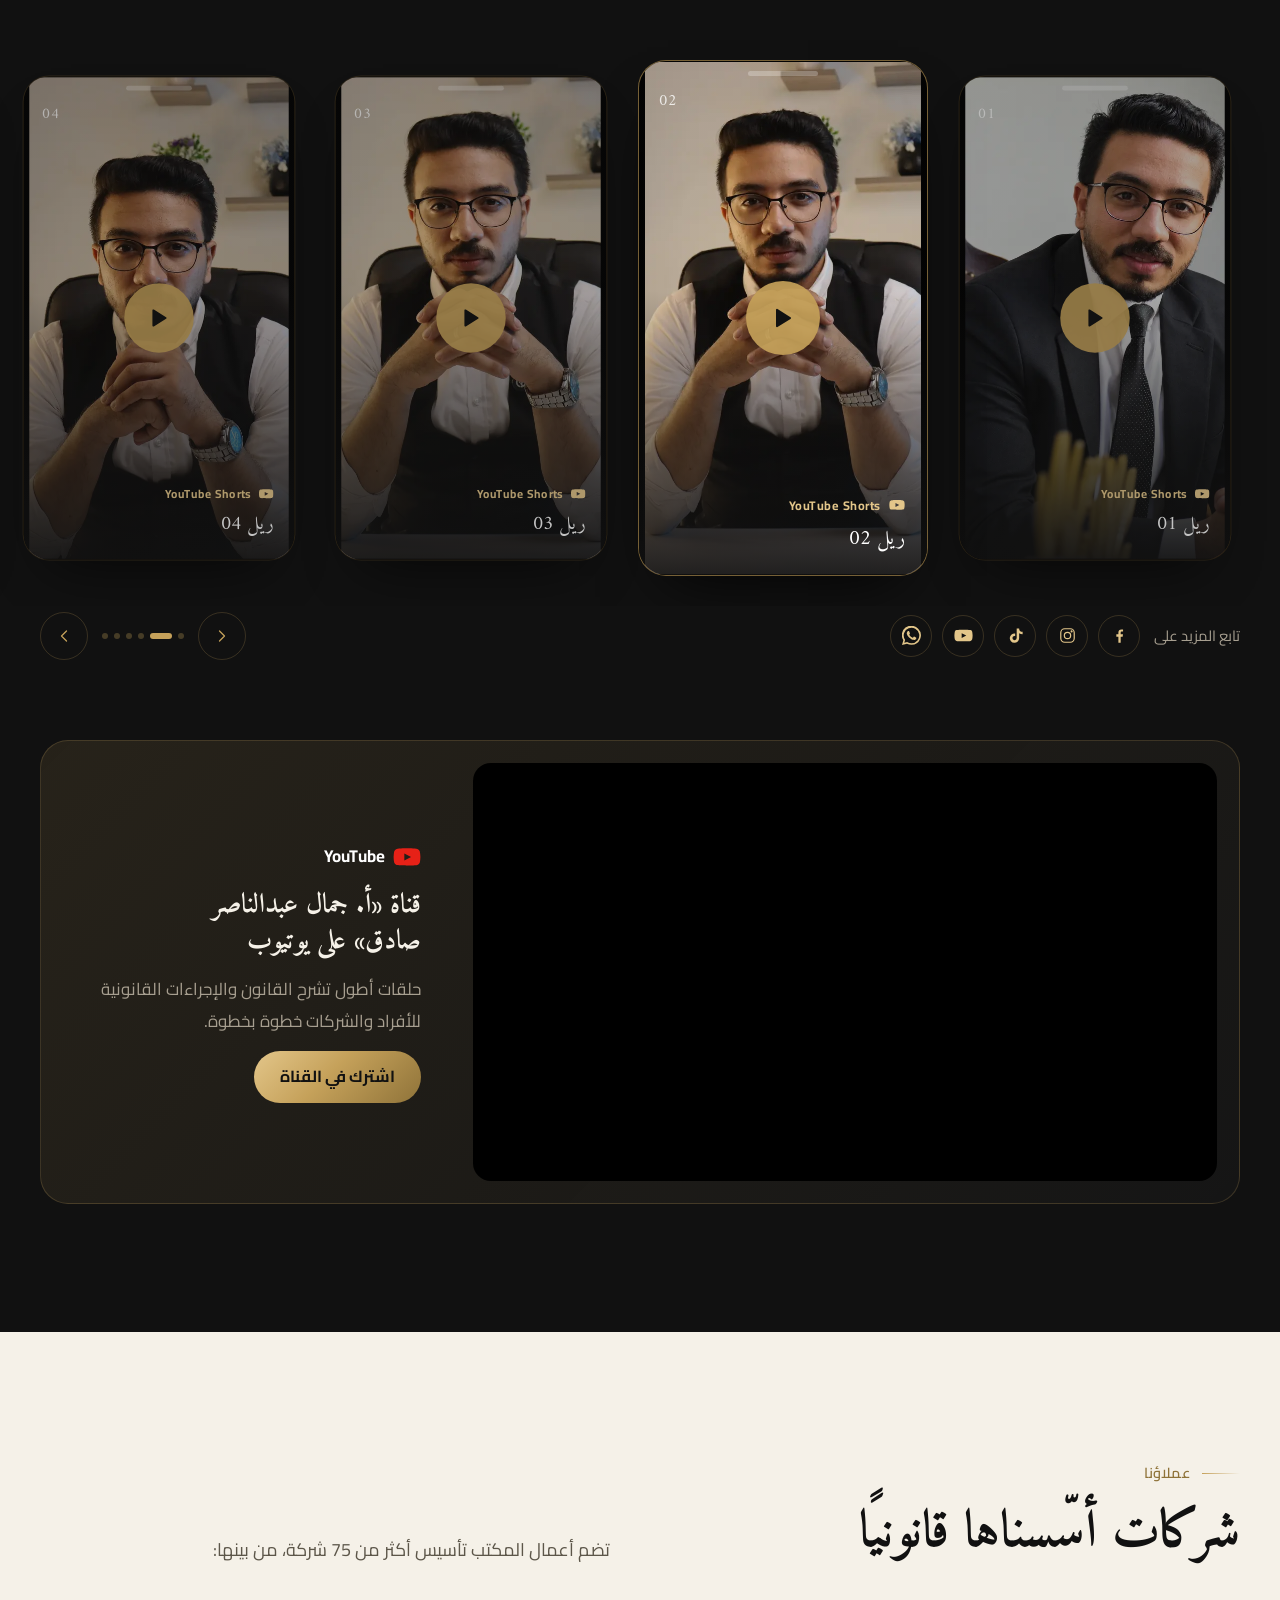
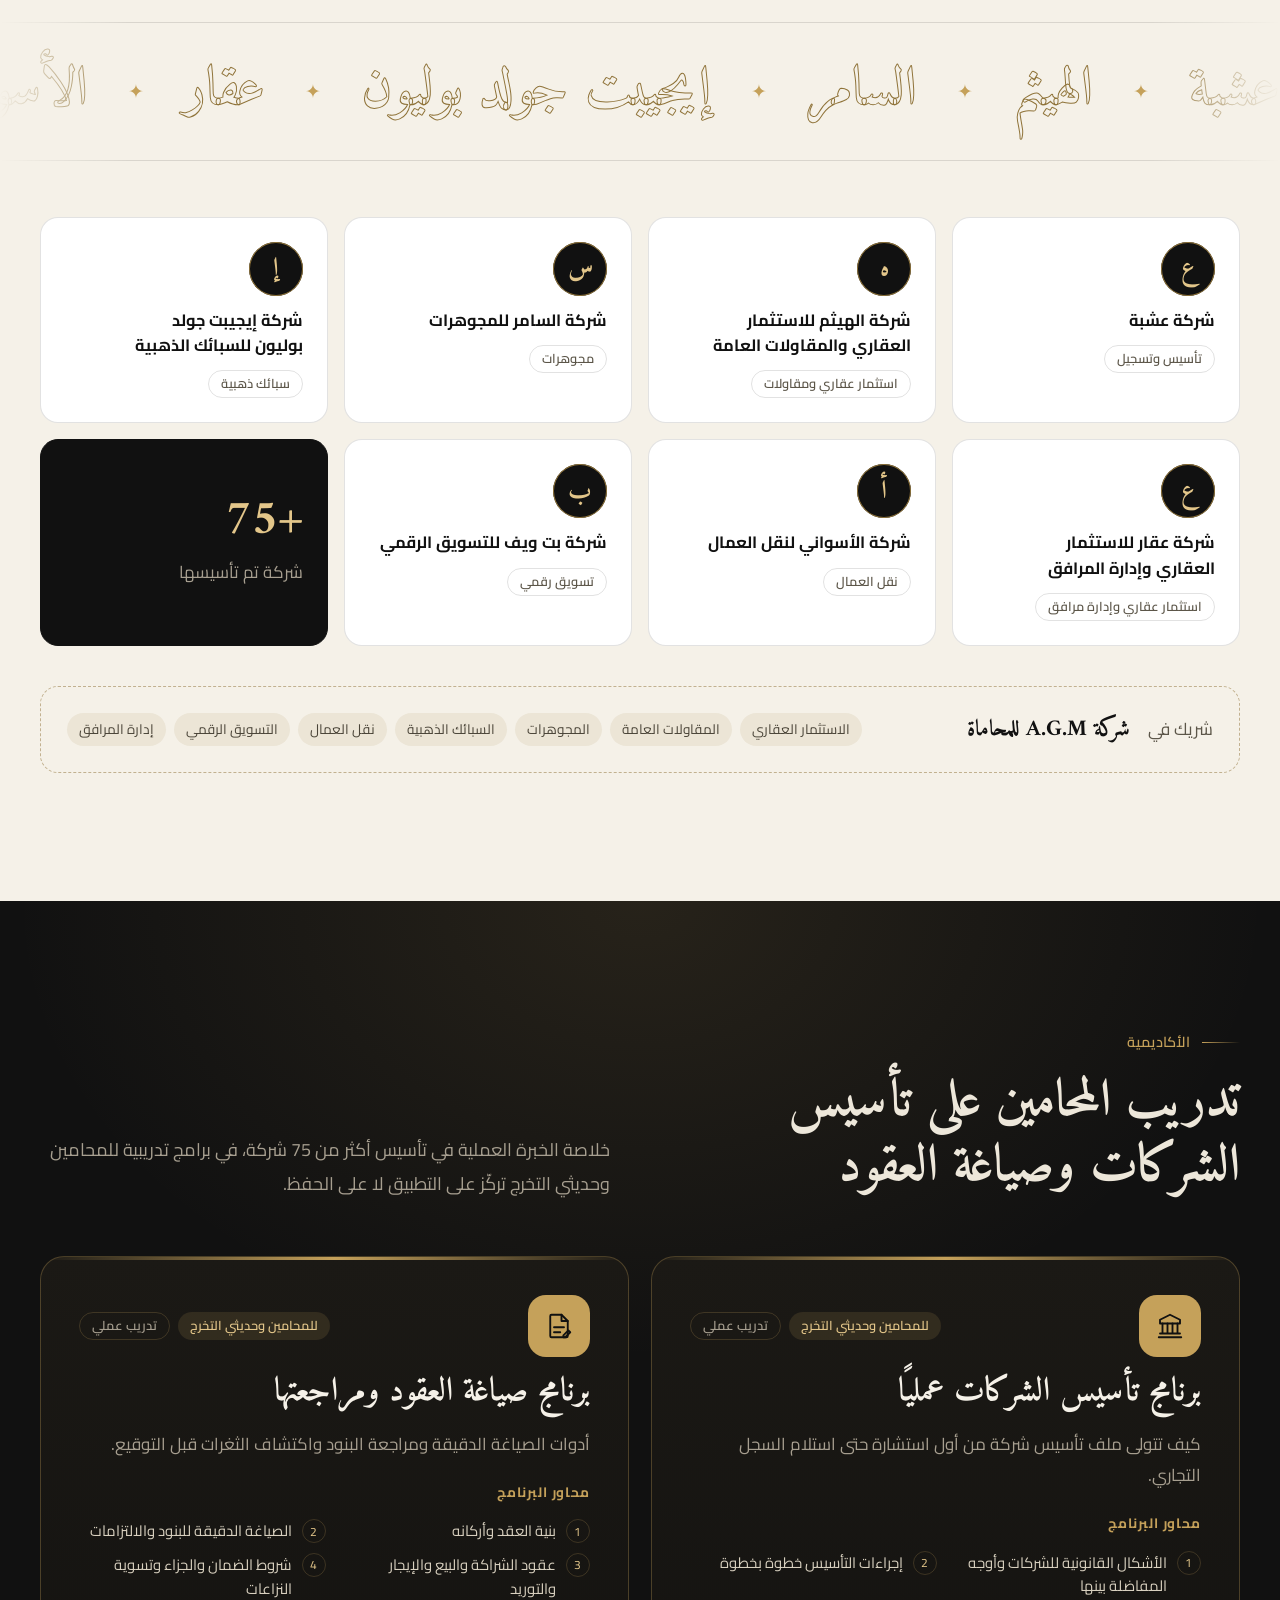
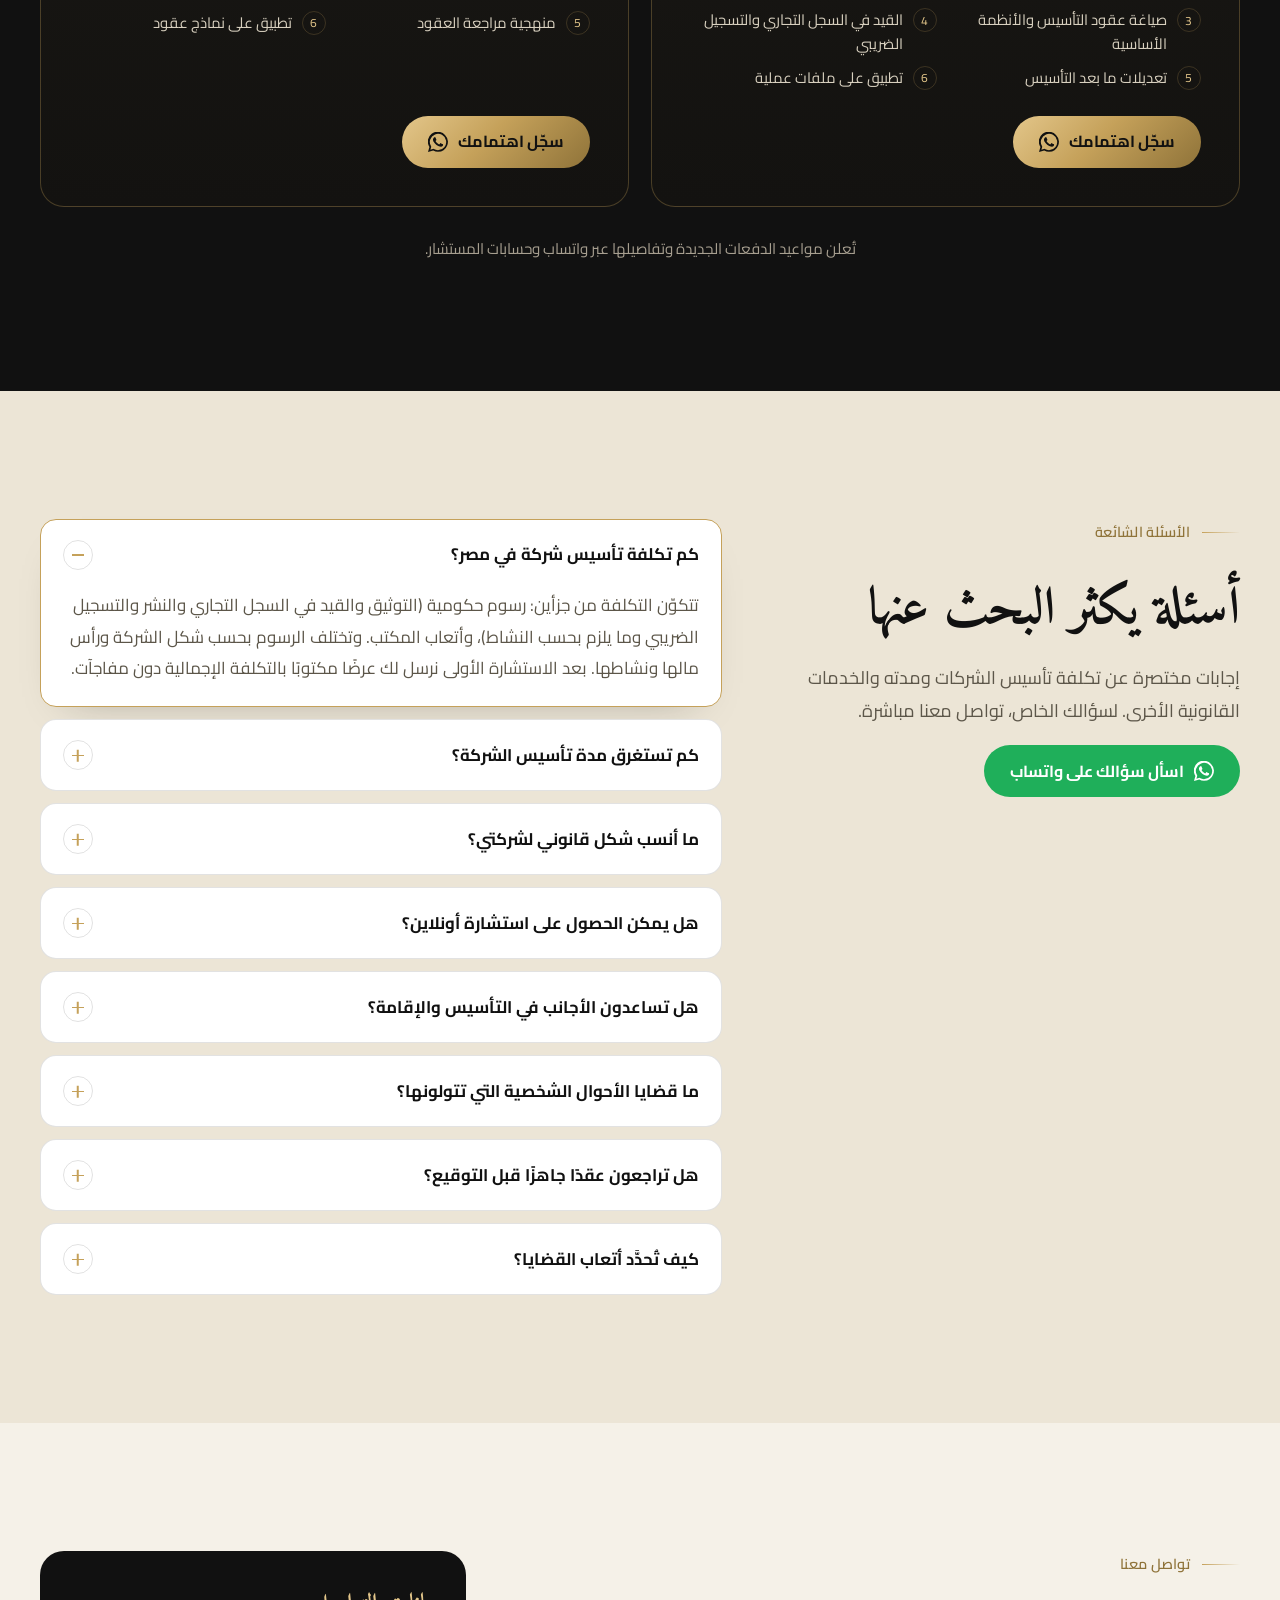
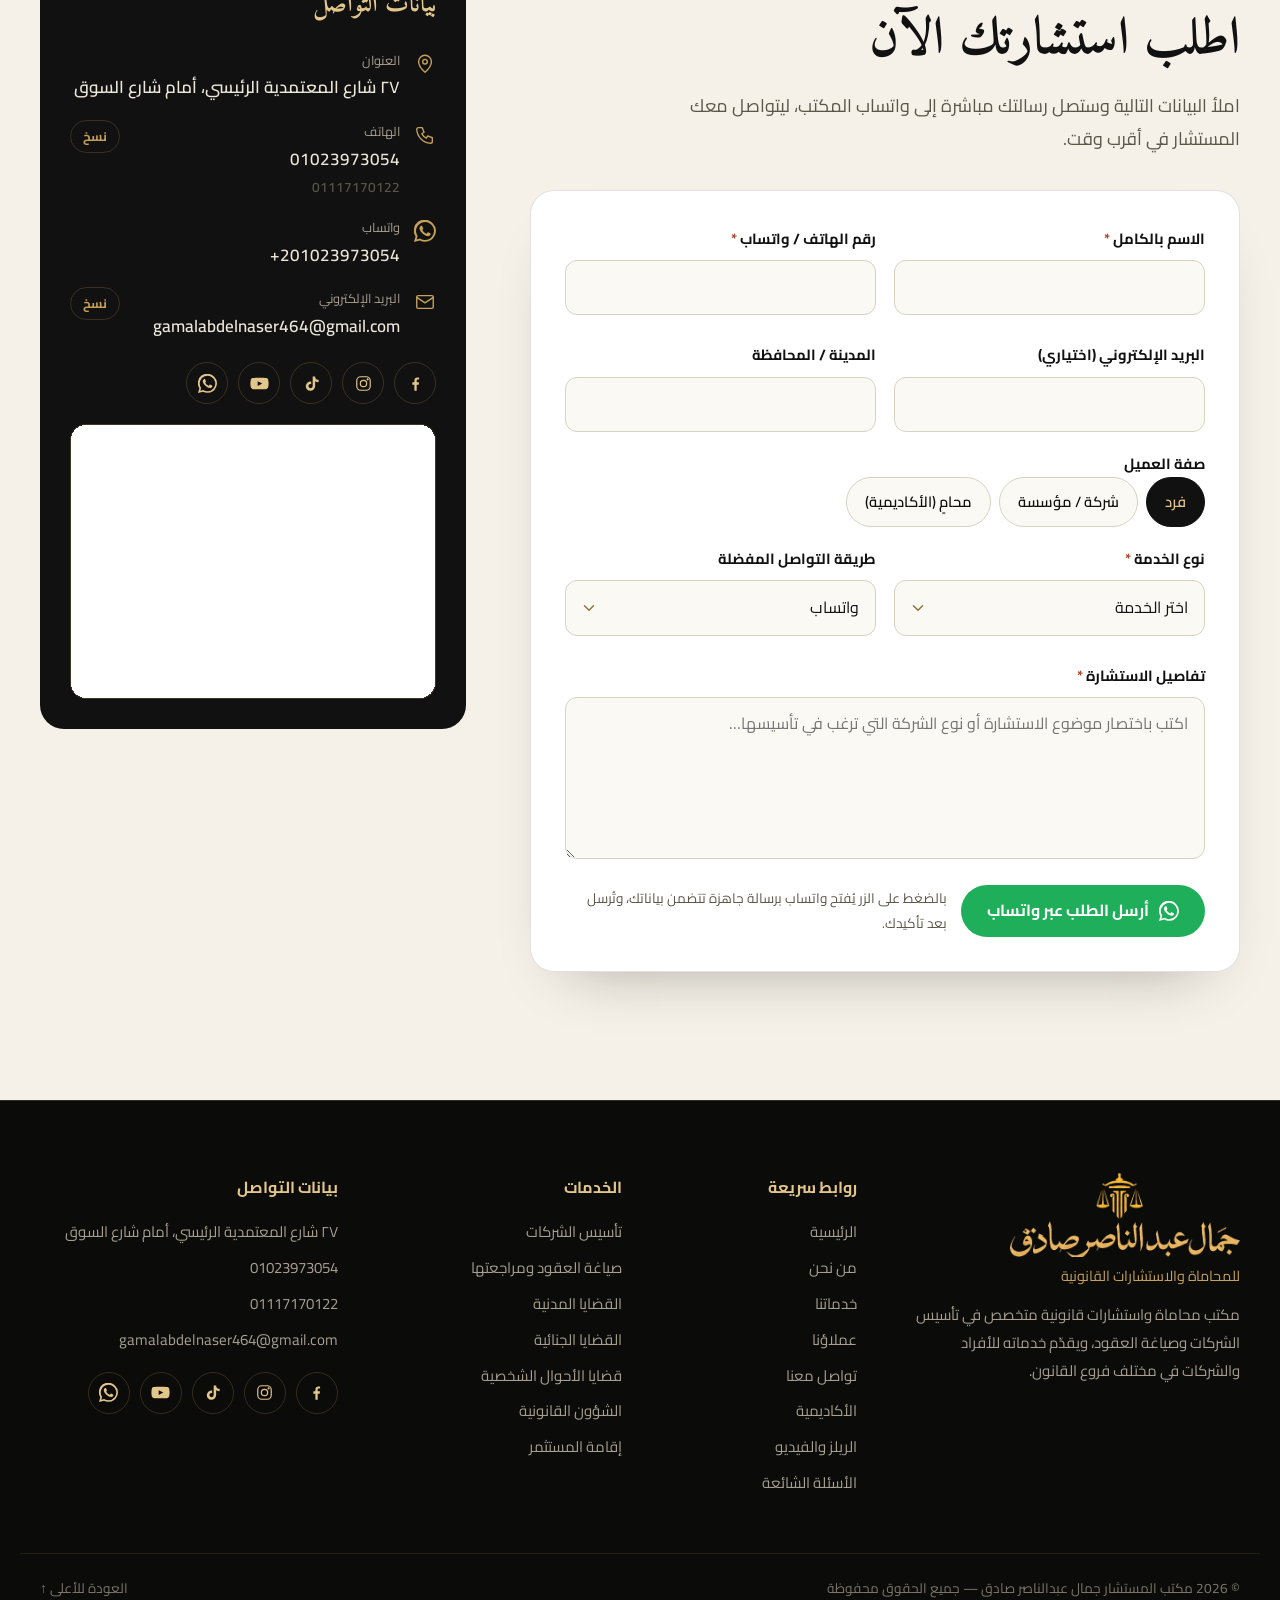
==== commit 663bca96: "Add FAQ, company-type pages, new primary phone, featured videos - New primary phone/WhatsApp +201023" ====
--- a/index.html
+++ b/index.html
@@ -5,7 +5,7 @@
 <meta name="viewport" content="width=device-width, initial-scale=1, viewport-fit=cover">
 <title>مكتب المستشار جمال عبدالناصر صادق | تأسيس الشركات وصياغة العقود في مصر</title>
 <meta name="claude:viewport-fit-sides" content="cover">
-<meta name="description" content="مكتب المستشار جمال عبدالناصر صادق للمحاماة والاستشارات القانونية: تأسيس الشركات وتسجيلها، صياغة العقود ومراجعتها، القضايا المدنية والجنائية والأسرة وإقامة المستثمر. خبرة +7 سنوات وتأسيس +75 شركة.">
+<meta name="description" content="مكتب المستشار جمال عبدالناصر صادق للمحاماة والاستشارات القانونية: تأسيس الشركات وتسجيلها، صياغة العقود ومراجعتها، القضايا المدنية والجنائية والأحوال الشخصية وإقامة المستثمر. خبرة +7 سنوات وتأسيس +75 شركة.">
 <meta name="keywords" content="تأسيس الشركات, تأسيس شركة في مصر, محامي تأسيس شركات, صياغة العقود, مراجعة العقود, محامي قضايا مدنية, محامي أحوال شخصية, إقامة مستثمر في مصر, استشارة قانونية, جمال عبدالناصر صادق"><meta name="author" content="مكتب المستشار جمال عبدالناصر صادق">
 <meta name="robots" content="index, follow, max-image-preview:large">
 <meta name="theme-color" content="#111111">
@@ -16,7 +16,7 @@
 <meta property="og:type" content="website">
 <meta property="og:site_name" content="مكتب المستشار جمال عبدالناصر صادق">
 <meta property="og:title" content="مكتب المستشار جمال عبدالناصر صادق | تأسيس الشركات وصياغة العقود في مصر">
-<meta property="og:description" content="مكتب المستشار جمال عبدالناصر صادق للمحاماة والاستشارات القانونية: تأسيس الشركات وتسجيلها، صياغة العقود ومراجعتها، القضايا المدنية والجنائية والأسرة وإقامة المستثمر. خبرة +7 سنوات وتأسيس +75 شركة.">
+<meta property="og:description" content="مكتب المستشار جمال عبدالناصر صادق للمحاماة والاستشارات القانونية: تأسيس الشركات وتسجيلها، صياغة العقود ومراجعتها، القضايا المدنية والجنائية والأحوال الشخصية وإقامة المستثمر. خبرة +7 سنوات وتأسيس +75 شركة.">
 <meta property="og:url" content="https://zezo584.github.io/gamal-sadek-law/">
 <meta property="og:image" content="https://zezo584.github.io/gamal-sadek-law/assets/img/og-image.jpg">
 <meta property="og:image:width" content="1200">
@@ -25,7 +25,7 @@
 <meta property="og:locale:alternate" content="en_US">
 <meta name="twitter:card" content="summary_large_image">
 <meta name="twitter:title" content="مكتب المستشار جمال عبدالناصر صادق | تأسيس الشركات وصياغة العقود في مصر">
-<meta name="twitter:description" content="مكتب المستشار جمال عبدالناصر صادق للمحاماة والاستشارات القانونية: تأسيس الشركات وتسجيلها، صياغة العقود ومراجعتها، القضايا المدنية والجنائية والأسرة وإقامة المستثمر. خبرة +7 سنوات وتأسيس +75 شركة.">
+<meta name="twitter:description" content="مكتب المستشار جمال عبدالناصر صادق للمحاماة والاستشارات القانونية: تأسيس الشركات وتسجيلها، صياغة العقود ومراجعتها، القضايا المدنية والجنائية والأحوال الشخصية وإقامة المستثمر. خبرة +7 سنوات وتأسيس +75 شركة.">
 <meta name="twitter:image" content="https://zezo584.github.io/gamal-sadek-law/assets/img/og-image.jpg">
 <link rel="icon" type="image/png" sizes="32x32" href="assets/img/icon-32.png">
 <link rel="apple-touch-icon" href="assets/img/icon-180.png">
@@ -35,7 +35,7 @@
 <link rel="preconnect" href="https://fonts.gstatic.com" crossorigin>
 <link rel="stylesheet" href="https://fonts.googleapis.com/css2?family=Amiri:wght@400;700&family=Cairo:wght@400;500;600;700&family=Cormorant+Garamond:wght@500;600;700&display=swap">
 <link rel="stylesheet" href="assets/css/style.css">
-<script type="application/ld+json">{"@context": "https://schema.org", "@graph": [{"@type": ["LegalService", "Attorney"], "@id": "https://zezo584.github.io/gamal-sadek-law/#organization", "name": "مكتب المستشار جمال عبدالناصر صادق", "alternateName": ["مكتب المستشار جمال عبدالناصر صادق", "Counselor Gamal Abdel Nasser Sadek Law Office"], "description": "مكتب المستشار جمال عبدالناصر صادق للمحاماة والاستشارات القانونية: تأسيس الشركات وتسجيلها، صياغة العقود ومراجعتها، القضايا المدنية والجنائية والأسرة وإقامة المستثمر. خبرة +7 سنوات وتأسيس +75 شركة.", "url": "https://zezo584.github.io/gamal-sadek-law/", "logo": "https://zezo584.github.io/gamal-sadek-law/assets/img/icon-512.png", "image": "https://zezo584.github.io/gamal-sadek-law/assets/img/og-image.jpg", "telephone": "+201117170122", "email": "gamalabdelnaser464@gmail.com", "address": {"@type": "PostalAddress", "streetAddress": "٢٧ شارع المعتمدية الرئيسي، أمام شارع السوق", "addressCountry": "EG"}, "areaServed": {"@type": "Country", "name": "Egypt"}, "founder": {"@id": "https://zezo584.github.io/gamal-sadek-law/#gamal"}, "employee": {"@id": "https://zezo584.github.io/gamal-sadek-law/#gamal"}, "sameAs": ["https://www.facebook.com/YourAdvisor2021", "https://www.instagram.com/gamalabdelnassersadeq/", "https://www.tiktok.com/@gamalabdelnassersadeq", "https://www.youtube.com/@gamalabdelnassersadeq"], "knowsLanguage": ["ar", "en"], "hasOfferCatalog": {"@type": "OfferCatalog", "name": "خدماتنا", "itemListElement": [{"@type": "Offer", "itemOffered": {"@type": "Service", "name": "تأسيس الشركات", "description": "الخدمات القانونية الكاملة للتأسيس والتسجيل ومتابعة الإجراءات اللازمة حتى تبدأ شركتك نشاطها."}}, {"@type": "Offer", "itemOffered": {"@type": "Service", "name": "صياغة العقود ومراجعتها", "description": "إعداد العقود ومراجعة بنودها بما يحفظ حقوق الأطراف ويقلّل احتمالات النزاع."}}, {"@type": "Offer", "itemOffered": {"@type": "Service", "name": "القضايا المدنية", "description": "تقديم الاستشارات القانونية والترافع في المنازعات المدنية."}}, {"@type": "Offer", "itemOffered": {"@type": "Service", "name": "القضايا الجنائية", "description": "تقديم الاستشارات القانونية والدفاع في القضايا الجنائية."}}, {"@type": "Offer", "itemOffered": {"@type": "Service", "name": "الأسرة والأحوال الشخصية", "description": "الاستشارات ومتابعة القضايا المتعلقة بالأسرة والأحوال الشخصية."}}, {"@type": "Offer", "itemOffered": {"@type": "Service", "name": "الشؤون القانونية", "description": "دعم قانوني مستمر للأفراد والشركات ومتابعة الإجراءات القانونية."}}, {"@type": "Offer", "itemOffered": {"@type": "Service", "name": "إقامة المستثمر", "description": "استخراج وتجديد إقامة المستثمر للأجانب الشركاء في الشركات المصرية، ومتابعة الإجراءات حتى صدورها."}}]}, "contactPoint": {"@type": "ContactPoint", "telephone": "+201117170122", "contactType": "customer service", "availableLanguage": ["Arabic", "English"]}}, {"@type": "Person", "@id": "https://zezo584.github.io/gamal-sadek-law/#gamal", "name": "جمال عبدالناصر صادق", "alternateName": ["Gamal Abdel Nasser Sadek", "جمال عبدالناصر صادق"], "jobTitle": "محامٍ ومستشار قانوني", "image": "https://zezo584.github.io/gamal-sadek-law/assets/img/gamal-portrait.jpg", "worksFor": {"@id": "https://zezo584.github.io/gamal-sadek-law/#organization"}, "knowsAbout": ["Company formation", "Contract drafting", "Civil law", "Criminal law", "Family law"], "hasCredential": [{"@type": "EducationalOccupationalCredential", "name": "دبلومة تأسيس الشركات — Legal Hub"}, {"@type": "EducationalOccupationalCredential", "name": "دبلومة تأسيس الشركات وصياغة العقود — ليجيل استراتيجي"}], "sameAs": ["https://www.facebook.com/YourAdvisor2021", "https://www.instagram.com/gamalabdelnassersadeq/", "https://www.tiktok.com/@gamalabdelnassersadeq", "https://www.youtube.com/@gamalabdelnassersadeq"]}, {"@type": "WebSite", "@id": "https://zezo584.github.io/gamal-sadek-law/#website", "url": "https://zezo584.github.io/gamal-sadek-law/", "name": "مكتب المستشار جمال عبدالناصر صادق", "inLanguage": ["ar", "en"], "publisher": {"@id": "https://zezo584.github.io/gamal-sadek-law/#organization"}}, {"@type": "WebPage", "@id": "https://zezo584.github.io/gamal-sadek-law/#webpage", "url": "https://zezo584.github.io/gamal-sadek-law/", "name": "مكتب المستشار جمال عبدالناصر صادق | تأسيس الشركات وصياغة العقود في مصر", "inLanguage": "ar", "isPartOf": {"@id": "https://zezo584.github.io/gamal-sadek-law/#website"}, "about": {"@id": "https://zezo584.github.io/gamal-sadek-law/#organization"}}, {"@type": "Course", "name": "برنامج تأسيس الشركات عمليًا", "description": "كيف تتولى ملف تأسيس شركة من أول استشارة حتى استلام السجل التجاري.", "inLanguage": "ar", "provider": {"@id": "https://zezo584.github.io/gamal-sadek-law/#organization"}, "teaches": ["الأشكال القانونية للشركات وأوجه المفاضلة بينها", "إجراءات التأسيس خطوة بخطوة", "صياغة عقود التأسيس والأنظمة الأساسية", "القيد في السجل التجاري والتسجيل الضريبي", "تعديلات ما بعد التأسيس", "تطبيق على ملفات عملية"]}, {"@type": "Course", "name": "برنامج صياغة العقود ومراجعتها", "description": "أدوات الصياغة الدقيقة ومراجعة البنود واكتشاف الثغرات قبل التوقيع.", "inLanguage": "ar", "provider": {"@id": "https://zezo584.github.io/gamal-sadek-law/#organization"}, "teaches": ["بنية العقد وأركانه", "الصياغة الدقيقة للبنود والالتزامات", "عقود الشراكة والبيع والإيجار والتوريد", "شروط الضمان والجزاء وتسوية النزاعات", "منهجية مراجعة العقود", "تطبيق على نماذج عقود"]}]}</script>
+<script type="application/ld+json">{"@context": "https://schema.org", "@graph": [{"@type": ["LegalService", "Attorney"], "@id": "https://zezo584.github.io/gamal-sadek-law/#organization", "name": "مكتب المستشار جمال عبدالناصر صادق", "alternateName": ["مكتب المستشار جمال عبدالناصر صادق", "Counselor Gamal Abdel Nasser Sadek Law Office"], "description": "مكتب المستشار جمال عبدالناصر صادق للمحاماة والاستشارات القانونية: تأسيس الشركات وتسجيلها، صياغة العقود ومراجعتها، القضايا المدنية والجنائية والأحوال الشخصية وإقامة المستثمر. خبرة +7 سنوات وتأسيس +75 شركة.", "url": "https://zezo584.github.io/gamal-sadek-law/", "logo": "https://zezo584.github.io/gamal-sadek-law/assets/img/icon-512.png", "image": "https://zezo584.github.io/gamal-sadek-law/assets/img/og-image.jpg", "telephone": ["+201023973054", "+201117170122"], "email": "gamalabdelnaser464@gmail.com", "address": {"@type": "PostalAddress", "streetAddress": "٢٧ شارع المعتمدية الرئيسي، أمام شارع السوق", "addressCountry": "EG"}, "areaServed": {"@type": "Country", "name": "Egypt"}, "founder": {"@id": "https://zezo584.github.io/gamal-sadek-law/#gamal"}, "employee": {"@id": "https://zezo584.github.io/gamal-sadek-law/#gamal"}, "sameAs": ["https://www.facebook.com/YourAdvisor2021", "https://www.instagram.com/gamalabdelnassersadeq/", "https://www.tiktok.com/@gamalabdelnassersadeq", "https://www.youtube.com/@gamalabdelnassersadeq"], "knowsLanguage": ["ar", "en"], "hasOfferCatalog": {"@type": "OfferCatalog", "name": "خدماتنا", "itemListElement": [{"@type": "Offer", "itemOffered": {"@type": "Service", "name": "تأسيس الشركات", "description": "الخدمات القانونية الكاملة للتأسيس والتسجيل ومتابعة الإجراءات اللازمة حتى تبدأ شركتك نشاطها."}}, {"@type": "Offer", "itemOffered": {"@type": "Service", "name": "صياغة العقود ومراجعتها", "description": "إعداد العقود ومراجعة بنودها بما يحفظ حقوق الأطراف ويقلّل احتمالات النزاع."}}, {"@type": "Offer", "itemOffered": {"@type": "Service", "name": "القضايا المدنية", "description": "تقديم الاستشارات القانونية والترافع في المنازعات المدنية."}}, {"@type": "Offer", "itemOffered": {"@type": "Service", "name": "القضايا الجنائية", "description": "تقديم الاستشارات القانونية والدفاع في القضايا الجنائية."}}, {"@type": "Offer", "itemOffered": {"@type": "Service", "name": "قضايا الأحوال الشخصية", "description": "الطلاق والخلع والنفقات والحضانة والرؤية وسائر منازعات الأسرة، استشارةً وتمثيلًا أمام محاكم الأسرة."}}, {"@type": "Offer", "itemOffered": {"@type": "Service", "name": "الشؤون القانونية", "description": "دعم قانوني مستمر للأفراد والشركات ومتابعة الإجراءات القانونية."}}, {"@type": "Offer", "itemOffered": {"@type": "Service", "name": "إقامة المستثمر", "description": "استخراج وتجديد إقامة المستثمر للأجانب الشركاء في الشركات المصرية، ومتابعة الإجراءات حتى صدورها."}}]}, "contactPoint": {"@type": "ContactPoint", "telephone": "+201023973054", "contactType": "customer service", "availableLanguage": ["Arabic", "English"]}}, {"@type": "Person", "@id": "https://zezo584.github.io/gamal-sadek-law/#gamal", "name": "جمال عبدالناصر صادق", "alternateName": ["Gamal Abdel Nasser Sadek", "جمال عبدالناصر صادق"], "jobTitle": "محامٍ ومستشار قانوني", "image": "https://zezo584.github.io/gamal-sadek-law/assets/img/gamal-portrait.jpg", "worksFor": {"@id": "https://zezo584.github.io/gamal-sadek-law/#organization"}, "knowsAbout": ["Company formation", "Contract drafting", "Civil law", "Criminal law", "Family law"], "hasCredential": [{"@type": "EducationalOccupationalCredential", "name": "دبلومة تأسيس الشركات — Legal Hub"}, {"@type": "EducationalOccupationalCredential", "name": "دبلومة تأسيس الشركات وصياغة العقود — ليجيل استراتيجي"}], "sameAs": ["https://www.facebook.com/YourAdvisor2021", "https://www.instagram.com/gamalabdelnassersadeq/", "https://www.tiktok.com/@gamalabdelnassersadeq", "https://www.youtube.com/@gamalabdelnassersadeq"]}, {"@type": "WebSite", "@id": "https://zezo584.github.io/gamal-sadek-law/#website", "url": "https://zezo584.github.io/gamal-sadek-law/", "name": "مكتب المستشار جمال عبدالناصر صادق", "inLanguage": ["ar", "en"], "publisher": {"@id": "https://zezo584.github.io/gamal-sadek-law/#organization"}}, {"@type": "WebPage", "@id": "https://zezo584.github.io/gamal-sadek-law/#webpage", "url": "https://zezo584.github.io/gamal-sadek-law/", "name": "مكتب المستشار جمال عبدالناصر صادق | تأسيس الشركات وصياغة العقود في مصر", "inLanguage": "ar", "isPartOf": {"@id": "https://zezo584.github.io/gamal-sadek-law/#website"}, "about": {"@id": "https://zezo584.github.io/gamal-sadek-law/#organization"}}, {"@type": "Course", "name": "برنامج تأسيس الشركات عمليًا", "description": "كيف تتولى ملف تأسيس شركة من أول استشارة حتى استلام السجل التجاري.", "inLanguage": "ar", "provider": {"@id": "https://zezo584.github.io/gamal-sadek-law/#organization"}, "teaches": ["الأشكال القانونية للشركات وأوجه المفاضلة بينها", "إجراءات التأسيس خطوة بخطوة", "صياغة عقود التأسيس والأنظمة الأساسية", "القيد في السجل التجاري والتسجيل الضريبي", "تعديلات ما بعد التأسيس", "تطبيق على ملفات عملية"]}, {"@type": "Course", "name": "برنامج صياغة العقود ومراجعتها", "description": "أدوات الصياغة الدقيقة ومراجعة البنود واكتشاف الثغرات قبل التوقيع.", "inLanguage": "ar", "provider": {"@id": "https://zezo584.github.io/gamal-sadek-law/#organization"}, "teaches": ["بنية العقد وأركانه", "الصياغة الدقيقة للبنود والالتزامات", "عقود الشراكة والبيع والإيجار والتوريد", "شروط الضمان والجزاء وتسوية النزاعات", "منهجية مراجعة العقود", "تطبيق على نماذج عقود"]}, {"@type": "FAQPage", "mainEntity": [{"@type": "Question", "name": "كم تكلفة تأسيس شركة في مصر؟", "acceptedAnswer": {"@type": "Answer", "text": "تتكوّن التكلفة من جزأين: رسوم حكومية (التوثيق والقيد في السجل التجاري والنشر والتسجيل الضريبي وما يلزم بحسب النشاط)، وأتعاب المكتب. وتختلف الرسوم بحسب شكل الشركة ورأس مالها ونشاطها. بعد الاستشارة الأولى نرسل لك عرضًا مكتوبًا بالتكلفة الإجمالية دون مفاجآت."}}, {"@type": "Question", "name": "كم تستغرق مدة تأسيس الشركة؟", "acceptedAnswer": {"@type": "Answer", "text": "تبدأ المدة الفعلية من اكتمال المستندات واعتماد الاسم التجاري. الشركات ذات الأنشطة العادية تُنهى أسرع، أما الأنشطة التي تحتاج موافقات من جهات مختصة فتأخذ وقتًا أطول. نحدد لك جدولًا زمنيًا واضحًا قبل البدء ونتابعه معك خطوة بخطوة."}}, {"@type": "Question", "name": "ما أنسب شكل قانوني لشركتي؟", "acceptedAnswer": {"@type": "Answer", "text": "يتوقف ذلك على عدد الشركاء وحجم رأس المال ومدى المسؤولية التي تقبلها وخطة التوسع. شركة الشخص الواحد تناسب المؤسس المنفرد، وذات المسؤولية المحدودة تناسب أغلب الشراكات الصغيرة والمتوسطة، والمساهمة تناسب المشروعات الأكبر."}}, {"@type": "Question", "name": "هل يمكن الحصول على استشارة أونلاين؟", "acceptedAnswer": {"@type": "Answer", "text": "نعم. يمكنك إرسال طلبك عبر نموذج الاستشارة أو واتساب، ونحدد معك موعد مكالمة أو زيارة للمكتب حسب ما يناسبك."}}, {"@type": "Question", "name": "هل تساعدون الأجانب في التأسيس والإقامة؟", "acceptedAnswer": {"@type": "Answer", "text": "نعم. نتولى تأسيس الشركة للشركاء الأجانب، ثم نتابع إجراءات استخراج إقامة المستثمر وتجديدها."}}, {"@type": "Question", "name": "ما قضايا الأحوال الشخصية التي تتولونها؟", "acceptedAnswer": {"@type": "Answer", "text": "قضايا الطلاق والخلع والنفقات والحضانة والرؤية وسائر منازعات الأسرة، استشارةً وتمثيلًا أمام محاكم الأسرة."}}, {"@type": "Question", "name": "هل تراجعون عقدًا جاهزًا قبل التوقيع؟", "acceptedAnswer": {"@type": "Answer", "text": "نعم. نراجع بنود العقد ونوضح لك المخاطر والثغرات ونقترح صياغات بديلة تحفظ حقك قبل التوقيع."}}, {"@type": "Question", "name": "كيف تُحدَّد أتعاب القضايا؟", "acceptedAnswer": {"@type": "Answer", "text": "تُحدَّد الأتعاب بحسب نوع القضية ومرحلتها والجهد المتوقع، ويتم الاتفاق عليها كتابةً قبل البدء."}}]}]}</script>
 </head>
 <body class="page-home">
 <a class="skip" href="#main">تخطَّ إلى المحتوى</a>
@@ -73,7 +73,7 @@
     <a href="#services" style="--i:3">خدماتنا</a>
 <a href="company-formation/index.html" style="--i:3">تأسيس الشركات</a>    <a href="#clients" style="--i:4">عملاؤنا</a>
     <a href="#contact" style="--i:5">تواصل معنا</a>
-<a class="sub" href="#academy">الأكاديمية</a><a class="sub" href="#media">الريلز والفيديو</a>  </nav>
+<a class="sub" href="#academy">الأكاديمية</a><a class="sub" href="#media">الريلز والفيديو</a><a class="sub" href="#faq">الأسئلة الشائعة</a>  </nav>
   <a class="btn btn-gold" href="#contact">اطلب استشارة الآن</a>
   <a class="drawer-lang" href="en/index.html" lang="en">English</a>
 </div>
@@ -129,7 +129,7 @@
     <div class="about-copy">
       <p class="eyebrow" data-reveal><span class="rule"></span>من نحن</p>
       <h2 id="about-title" class="h2" data-split>نبذة عن المستشار</h2>
-      <p class="lead" data-reveal>المستشار جمال عبدالناصر صادق، محامٍ ومستشار قانوني بخبرة تزيد على سبع سنوات، متخصص في تأسيس الشركات وصياغة العقود، والقضايا المدنية والجنائية وقضايا الأسرة والأحوال الشخصية.</p>
+      <p class="lead" data-reveal>المستشار جمال عبدالناصر صادق، محامٍ ومستشار قانوني بخبرة تزيد على سبع سنوات، متخصص في تأسيس الشركات وصياغة العقود، والقضايا المدنية والجنائية وقضايا الأحوال الشخصية.</p>
       <p data-reveal>حاصل على دبلومات متخصصة في تأسيس الشركات وصياغة العقود، وقد أسّس المكتب أكثر من 75 شركة في قطاعات متنوعة تشمل الاستثمار العقاري والمقاولات والمجوهرات والسبائك الذهبية ونقل العمال والتسويق الرقمي.</p>
       <p data-reveal>ويقدّم محتوى قانونيًا عبر قناته «أ. جمال عبدالناصر صادق» على يوتيوب، لمساعدة الأفراد والشركات على فهم القانون والإجراءات القانونية بشرح مبسّط وواضح.</p>
       <div class="creds">
@@ -207,10 +207,10 @@
         <div class="svc-top">
           <span class="svc-icon"><svg viewBox="0 0 24 24" fill="none" stroke="currentColor" stroke-width="1.5" stroke-linecap="round" stroke-linejoin="round" aria-hidden="true" ><path d="M3 11 12 4l9 7M5 10v10h14V10"/><circle cx="10" cy="13" r="1.6"/><circle cx="14.5" cy="13.5" r="1.3"/><path d="M7.5 20v-2.5a2.5 2.5 0 0 1 5 0V20M12.5 20v-2a2 2 0 0 1 4 0v2"/></svg></span>
         </div>
-        <h3>الأسرة والأحوال الشخصية</h3>
-        <p>الاستشارات ومتابعة القضايا المتعلقة بالأسرة والأحوال الشخصية.</p>
+        <h3>قضايا الأحوال الشخصية</h3>
+        <p>الطلاق والخلع والنفقات والحضانة والرؤية وسائر منازعات الأسرة، استشارةً وتمثيلًا أمام محاكم الأسرة.</p>
         <div class="svc-actions">
-          <a class="link-arrow" href="#contact" data-service="الأسرة والأحوال الشخصية">اطلب الخدمة<svg viewBox="0 0 24 24" fill="none" stroke="currentColor" stroke-width="1.5" stroke-linecap="round" stroke-linejoin="round" aria-hidden="true" class="ico-arrow"><path d="M5 12h14M13 6l6 6-6 6"/></svg></a>
+          <a class="link-arrow" href="#contact" data-service="قضايا الأحوال الشخصية">اطلب الخدمة<svg viewBox="0 0 24 24" fill="none" stroke="currentColor" stroke-width="1.5" stroke-linecap="round" stroke-linejoin="round" aria-hidden="true" class="ico-arrow"><path d="M5 12h14M13 6l6 6-6 6"/></svg></a>
         </div>
       </article>
       <article class="svc " data-reveal style="--d:0.35000000000000003s" data-spot>
@@ -248,10 +248,10 @@
     </div>
     <h3 class="h3" data-reveal>أشكال الشركات التي نؤسسها</h3>
     <ul class="types">
-      <li data-reveal style="--d:0.0s"><span class="type-col" aria-hidden="true"></span><h4>شركة الشخص الواحد</h4><p>لمؤسس واحد، وتقتصر مسؤوليته على رأس مال الشركة.</p></li>
-      <li data-reveal style="--d:0.08s"><span class="type-col" aria-hidden="true"></span><h4>ذات المسؤولية المحدودة</h4><p>لشريكين أو أكثر، وتتحدد مسؤولية كل شريك بقدر حصته.</p></li>
-      <li data-reveal style="--d:0.16s"><span class="type-col" aria-hidden="true"></span><h4>شركة المساهمة</h4><p>للمشروعات الأكبر، ورأس مالها مقسّم إلى أسهم.</p></li>
-      <li data-reveal style="--d:0.24s"><span class="type-col" aria-hidden="true"></span><h4>شركات الأشخاص</h4><p>التضامن والتوصية البسيطة، وتقوم على الثقة بين الشركاء.</p></li>
+      <li data-reveal style="--d:0.0s"><a class="type-link" href="company-formation/single-person-company/index.html"><span class="type-col" aria-hidden="true"></span><h4>شركة الشخص الواحد</h4><p>لمؤسس واحد، وتقتصر مسؤوليته على رأس مال الشركة.</p><span class="link-arrow">اعرف أكثر<svg viewBox="0 0 24 24" fill="none" stroke="currentColor" stroke-width="1.5" stroke-linecap="round" stroke-linejoin="round" aria-hidden="true" class="ico-arrow"><path d="M5 12h14M13 6l6 6-6 6"/></svg></span></a></li>
+      <li data-reveal style="--d:0.08s"><a class="type-link" href="company-formation/limited-liability-company/index.html"><span class="type-col" aria-hidden="true"></span><h4>ذات المسؤولية المحدودة</h4><p>لشريكين أو أكثر، وتتحدد مسؤولية كل شريك بقدر حصته.</p><span class="link-arrow">اعرف أكثر<svg viewBox="0 0 24 24" fill="none" stroke="currentColor" stroke-width="1.5" stroke-linecap="round" stroke-linejoin="round" aria-hidden="true" class="ico-arrow"><path d="M5 12h14M13 6l6 6-6 6"/></svg></span></a></li>
+      <li data-reveal style="--d:0.16s"><a class="type-link" href="company-formation/joint-stock-company/index.html"><span class="type-col" aria-hidden="true"></span><h4>شركة المساهمة</h4><p>للمشروعات الأكبر، ورأس مالها مقسّم إلى أسهم.</p><span class="link-arrow">اعرف أكثر<svg viewBox="0 0 24 24" fill="none" stroke="currentColor" stroke-width="1.5" stroke-linecap="round" stroke-linejoin="round" aria-hidden="true" class="ico-arrow"><path d="M5 12h14M13 6l6 6-6 6"/></svg></span></a></li>
+      <li data-reveal style="--d:0.24s"><a class="type-link" href="company-formation/partnerships/index.html"><span class="type-col" aria-hidden="true"></span><h4>شركات الأشخاص</h4><p>التضامن والتوصية البسيطة، وتقوم على الثقة بين الشركاء.</p><span class="link-arrow">اعرف أكثر<svg viewBox="0 0 24 24" fill="none" stroke="currentColor" stroke-width="1.5" stroke-linecap="round" stroke-linejoin="round" aria-hidden="true" class="ico-arrow"><path d="M5 12h14M13 6l6 6-6 6"/></svg></span></a></li>
     </ul>
     <h3 class="h3" data-reveal>مراحل التأسيس</h3>
     <ol class="steps" data-steps>
@@ -285,7 +285,7 @@
 <a href="https://www.instagram.com/gamalabdelnassersadeq/" target="_blank" rel="noopener me" aria-label="Instagram"><svg viewBox="0 0 24 24" fill="none" stroke="currentColor" stroke-width="1.5" stroke-linecap="round" stroke-linejoin="round" aria-hidden="true" ><rect x="3.5" y="3.5" width="17" height="17" rx="5"/><circle cx="12" cy="12" r="4"/><circle cx="17.2" cy="6.8" r=".6" fill="currentColor"/></svg></a>
 <a href="https://www.tiktok.com/@gamalabdelnassersadeq" target="_blank" rel="noopener me" aria-label="TikTok"><svg viewBox="0 0 24 24" aria-hidden="true"><path fill="currentColor" d="M16.6 3h-3.1v12.3a2.7 2.7 0 1 1-2.7-2.7c.3 0 .6 0 .8.1V9.5a5.9 5.9 0 1 0 5 5.8V9.1a7.6 7.6 0 0 0 4.4 1.4V7.4a4.4 4.4 0 0 1-4.4-4.4z"/></svg></a>
 <a href="https://www.youtube.com/@gamalabdelnassersadeq" target="_blank" rel="noopener me" aria-label="YouTube"><svg viewBox="0 0 24 24" aria-hidden="true"><path fill="currentColor" d="M23 7.2a3 3 0 0 0-2.1-2.1C19 4.6 12 4.6 12 4.6s-7 0-8.9.5A3 3 0 0 0 1 7.2 31 31 0 0 0 .5 12a31 31 0 0 0 .5 4.8 3 3 0 0 0 2.1 2.1c1.9.5 8.9.5 8.9.5s7 0 8.9-.5a3 3 0 0 0 2.1-2.1 31 31 0 0 0 .5-4.8 31 31 0 0 0-.5-4.8zM9.7 15V9l5.8 3z"/></svg></a>
-<a href="https://wa.me/201117170122" target="_blank" rel="noopener" aria-label="WhatsApp"><svg viewBox="0 0 24 24" aria-hidden="true"><path fill="currentColor" d="M17.5 14.4c-.3-.1-1.8-.9-2-1-.3-.1-.5-.1-.7.1-.2.3-.8 1-.9 1.2-.2.2-.3.2-.6.1-.3-.1-1.3-.5-2.4-1.5-.9-.8-1.5-1.8-1.7-2.1-.2-.3 0-.5.1-.6l.4-.5c.2-.2.2-.3.3-.5.1-.2 0-.4 0-.5l-.9-2.2c-.2-.6-.5-.5-.7-.5h-.6c-.2 0-.5.1-.8.4-.3.3-1 1-1 2.5s1.1 2.9 1.2 3.1c.1.2 2.1 3.2 5.1 4.5.7.3 1.3.5 1.7.6.7.2 1.4.2 1.9.1.6-.1 1.8-.7 2-1.4.2-.7.2-1.3.2-1.4-.1-.2-.3-.3-.6-.4zM12 21.8c-1.8 0-3.5-.5-5-1.4l-.4-.2-3.7 1 1-3.6-.2-.4A9.8 9.8 0 1 1 12 21.8zm8.4-18.2A11.8 11.8 0 0 0 1.7 17.9L0 24l6.3-1.7a11.8 11.8 0 0 0 5.7 1.4A11.8 11.8 0 0 0 20.4 3.6z"/></svg></a></div>
+<a href="https://wa.me/201023973054" target="_blank" rel="noopener" aria-label="WhatsApp"><svg viewBox="0 0 24 24" aria-hidden="true"><path fill="currentColor" d="M17.5 14.4c-.3-.1-1.8-.9-2-1-.3-.1-.5-.1-.7.1-.2.3-.8 1-.9 1.2-.2.2-.3.2-.6.1-.3-.1-1.3-.5-2.4-1.5-.9-.8-1.5-1.8-1.7-2.1-.2-.3 0-.5.1-.6l.4-.5c.2-.2.2-.3.3-.5.1-.2 0-.4 0-.5l-.9-2.2c-.2-.6-.5-.5-.7-.5h-.6c-.2 0-.5.1-.8.4-.3.3-1 1-1 2.5s1.1 2.9 1.2 3.1c.1.2 2.1 3.2 5.1 4.5.7.3 1.3.5 1.7.6.7.2 1.4.2 1.9.1.6-.1 1.8-.7 2-1.4.2-.7.2-1.3.2-1.4-.1-.2-.3-.3-.6-.4zM12 21.8c-1.8 0-3.5-.5-5-1.4l-.4-.2-3.7 1 1-3.6-.2-.4A9.8 9.8 0 1 1 12 21.8zm8.4-18.2A11.8 11.8 0 0 0 1.7 17.9L0 24l6.3-1.7a11.8 11.8 0 0 0 5.7 1.4A11.8 11.8 0 0 0 20.4 3.6z"/></svg></a></div>
       </div>
       <div class="reels-nav">
         <button type="button" class="round" data-reels="prev" aria-label="السابق"><svg viewBox="0 0 24 24" fill="none" stroke="currentColor" stroke-width="1.5" stroke-linecap="round" stroke-linejoin="round" aria-hidden="true" class="ico-chev"><path d="m9 6 6 6-6 6"/></svg></button>
@@ -297,10 +297,7 @@
   <div class="wrap">
     <div class="yt" data-reveal>
       <div class="yt-player" data-yt>
-        <img src="assets/img/office-1784.webp" alt="قناة «أ. جمال عبدالناصر صادق» على يوتيوب" width="1600" height="1067" loading="lazy">
-        <button type="button" class="yt-play" aria-label="تشغيل أحدث الفيديوهات">
-          <span class="pulse"><svg viewBox="0 0 24 24" aria-hidden="true"><path fill="currentColor" d="M8 5.5v13a.8.8 0 0 0 1.2.7l10.4-6.5a.8.8 0 0 0 0-1.4L9.2 4.8A.8.8 0 0 0 8 5.5z"/></svg></span><b>تشغيل أحدث الفيديوهات</b>
-        </button>
+        <iframe src="https://www.youtube-nocookie.com/embed/videoseries?list=UU_6UPyYqWoA6_RgK2Z3ujvQ&rel=0" title="قناة «أ. جمال عبدالناصر صادق» على يوتيوب" loading="lazy" allow="accelerometer; autoplay; clipboard-write; encrypted-media; gyroscope; picture-in-picture; web-share" allowfullscreen referrerpolicy="strict-origin-when-cross-origin"></iframe>
       </div>
       <div class="yt-copy">
         <span class="yt-logo"><svg viewBox="0 0 24 24" aria-hidden="true"><path fill="currentColor" d="M23 7.2a3 3 0 0 0-2.1-2.1C19 4.6 12 4.6 12 4.6s-7 0-8.9.5A3 3 0 0 0 1 7.2 31 31 0 0 0 .5 12a31 31 0 0 0 .5 4.8 3 3 0 0 0 2.1 2.1c1.9.5 8.9.5 8.9.5s7 0 8.9-.5a3 3 0 0 0 2.1-2.1 31 31 0 0 0 .5-4.8 31 31 0 0 0-.5-4.8zM9.7 15V9l5.8 3z"/></svg> YouTube</span>
@@ -309,6 +306,7 @@
         <a class="btn btn-gold" href="https://www.youtube.com/@gamalabdelnassersadeq?sub_confirmation=1" target="_blank" rel="noopener"><span>اشترك في القناة</span></a>
       </div>
     </div>
+    <div class="vid-grid" data-featured hidden></div>
   </div>
 </section>
 <!-- ============ CLIENTS ============ -->
@@ -395,7 +393,7 @@
         <p>كيف تتولى ملف تأسيس شركة من أول استشارة حتى استلام السجل التجاري.</p>
         <h4>محاور البرنامج</h4>
         <ol class="topics"><li>الأشكال القانونية للشركات وأوجه المفاضلة بينها</li><li>إجراءات التأسيس خطوة بخطوة</li><li>صياغة عقود التأسيس والأنظمة الأساسية</li><li>القيد في السجل التجاري والتسجيل الضريبي</li><li>تعديلات ما بعد التأسيس</li><li>تطبيق على ملفات عملية</li></ol>
-        <a class="btn btn-gold" href="https://wa.me/201117170122?text=%D9%85%D8%B1%D8%AD%D8%A8%D9%8B%D8%A7%D8%8C%20%D8%A3%D8%B1%D8%BA%D8%A8%20%D9%81%D9%8A%20%D8%A7%D9%84%D8%AA%D8%B3%D8%AC%D9%8A%D9%84%20%D9%81%D9%8A%3A%20%D8%A8%D8%B1%D9%86%D8%A7%D9%85%D8%AC%20%D8%AA%D8%A3%D8%B3%D9%8A%D8%B3%20%D8%A7%D9%84%D8%B4%D8%B1%D9%83%D8%A7%D8%AA%20%D8%B9%D9%85%D9%84%D9%8A%D9%8B%D8%A7" target="_blank" rel="noopener"><span>سجّل اهتمامك</span><svg viewBox="0 0 24 24" aria-hidden="true"><path fill="currentColor" d="M17.5 14.4c-.3-.1-1.8-.9-2-1-.3-.1-.5-.1-.7.1-.2.3-.8 1-.9 1.2-.2.2-.3.2-.6.1-.3-.1-1.3-.5-2.4-1.5-.9-.8-1.5-1.8-1.7-2.1-.2-.3 0-.5.1-.6l.4-.5c.2-.2.2-.3.3-.5.1-.2 0-.4 0-.5l-.9-2.2c-.2-.6-.5-.5-.7-.5h-.6c-.2 0-.5.1-.8.4-.3.3-1 1-1 2.5s1.1 2.9 1.2 3.1c.1.2 2.1 3.2 5.1 4.5.7.3 1.3.5 1.7.6.7.2 1.4.2 1.9.1.6-.1 1.8-.7 2-1.4.2-.7.2-1.3.2-1.4-.1-.2-.3-.3-.6-.4zM12 21.8c-1.8 0-3.5-.5-5-1.4l-.4-.2-3.7 1 1-3.6-.2-.4A9.8 9.8 0 1 1 12 21.8zm8.4-18.2A11.8 11.8 0 0 0 1.7 17.9L0 24l6.3-1.7a11.8 11.8 0 0 0 5.7 1.4A11.8 11.8 0 0 0 20.4 3.6z"/></svg></a>
+        <a class="btn btn-gold" href="https://wa.me/201023973054?text=%D9%85%D8%B1%D8%AD%D8%A8%D9%8B%D8%A7%D8%8C%20%D8%A3%D8%B1%D8%BA%D8%A8%20%D9%81%D9%8A%20%D8%A7%D9%84%D8%AA%D8%B3%D8%AC%D9%8A%D9%84%20%D9%81%D9%8A%3A%20%D8%A8%D8%B1%D9%86%D8%A7%D9%85%D8%AC%20%D8%AA%D8%A3%D8%B3%D9%8A%D8%B3%20%D8%A7%D9%84%D8%B4%D8%B1%D9%83%D8%A7%D8%AA%20%D8%B9%D9%85%D9%84%D9%8A%D9%8B%D8%A7" target="_blank" rel="noopener"><span>سجّل اهتمامك</span><svg viewBox="0 0 24 24" aria-hidden="true"><path fill="currentColor" d="M17.5 14.4c-.3-.1-1.8-.9-2-1-.3-.1-.5-.1-.7.1-.2.3-.8 1-.9 1.2-.2.2-.3.2-.6.1-.3-.1-1.3-.5-2.4-1.5-.9-.8-1.5-1.8-1.7-2.1-.2-.3 0-.5.1-.6l.4-.5c.2-.2.2-.3.3-.5.1-.2 0-.4 0-.5l-.9-2.2c-.2-.6-.5-.5-.7-.5h-.6c-.2 0-.5.1-.8.4-.3.3-1 1-1 2.5s1.1 2.9 1.2 3.1c.1.2 2.1 3.2 5.1 4.5.7.3 1.3.5 1.7.6.7.2 1.4.2 1.9.1.6-.1 1.8-.7 2-1.4.2-.7.2-1.3.2-1.4-.1-.2-.3-.3-.6-.4zM12 21.8c-1.8 0-3.5-.5-5-1.4l-.4-.2-3.7 1 1-3.6-.2-.4A9.8 9.8 0 1 1 12 21.8zm8.4-18.2A11.8 11.8 0 0 0 1.7 17.9L0 24l6.3-1.7a11.8 11.8 0 0 0 5.7 1.4A11.8 11.8 0 0 0 20.4 3.6z"/></svg></a>
       </article>
       <article class="course" data-reveal style="--d:0.12s" data-spot>
         <div class="course-head">
@@ -406,10 +404,55 @@
         <p>أدوات الصياغة الدقيقة ومراجعة البنود واكتشاف الثغرات قبل التوقيع.</p>
         <h4>محاور البرنامج</h4>
         <ol class="topics"><li>بنية العقد وأركانه</li><li>الصياغة الدقيقة للبنود والالتزامات</li><li>عقود الشراكة والبيع والإيجار والتوريد</li><li>شروط الضمان والجزاء وتسوية النزاعات</li><li>منهجية مراجعة العقود</li><li>تطبيق على نماذج عقود</li></ol>
-        <a class="btn btn-gold" href="https://wa.me/201117170122?text=%D9%85%D8%B1%D8%AD%D8%A8%D9%8B%D8%A7%D8%8C%20%D8%A3%D8%B1%D8%BA%D8%A8%20%D9%81%D9%8A%20%D8%A7%D9%84%D8%AA%D8%B3%D8%AC%D9%8A%D9%84%20%D9%81%D9%8A%3A%20%D8%A8%D8%B1%D9%86%D8%A7%D9%85%D8%AC%20%D8%B5%D9%8A%D8%A7%D8%BA%D8%A9%20%D8%A7%D9%84%D8%B9%D9%82%D9%88%D8%AF%20%D9%88%D9%85%D8%B1%D8%A7%D8%AC%D8%B9%D8%AA%D9%87%D8%A7" target="_blank" rel="noopener"><span>سجّل اهتمامك</span><svg viewBox="0 0 24 24" aria-hidden="true"><path fill="currentColor" d="M17.5 14.4c-.3-.1-1.8-.9-2-1-.3-.1-.5-.1-.7.1-.2.3-.8 1-.9 1.2-.2.2-.3.2-.6.1-.3-.1-1.3-.5-2.4-1.5-.9-.8-1.5-1.8-1.7-2.1-.2-.3 0-.5.1-.6l.4-.5c.2-.2.2-.3.3-.5.1-.2 0-.4 0-.5l-.9-2.2c-.2-.6-.5-.5-.7-.5h-.6c-.2 0-.5.1-.8.4-.3.3-1 1-1 2.5s1.1 2.9 1.2 3.1c.1.2 2.1 3.2 5.1 4.5.7.3 1.3.5 1.7.6.7.2 1.4.2 1.9.1.6-.1 1.8-.7 2-1.4.2-.7.2-1.3.2-1.4-.1-.2-.3-.3-.6-.4zM12 21.8c-1.8 0-3.5-.5-5-1.4l-.4-.2-3.7 1 1-3.6-.2-.4A9.8 9.8 0 1 1 12 21.8zm8.4-18.2A11.8 11.8 0 0 0 1.7 17.9L0 24l6.3-1.7a11.8 11.8 0 0 0 5.7 1.4A11.8 11.8 0 0 0 20.4 3.6z"/></svg></a>
+        <a class="btn btn-gold" href="https://wa.me/201023973054?text=%D9%85%D8%B1%D8%AD%D8%A8%D9%8B%D8%A7%D8%8C%20%D8%A3%D8%B1%D8%BA%D8%A8%20%D9%81%D9%8A%20%D8%A7%D9%84%D8%AA%D8%B3%D8%AC%D9%8A%D9%84%20%D9%81%D9%8A%3A%20%D8%A8%D8%B1%D9%86%D8%A7%D9%85%D8%AC%20%D8%B5%D9%8A%D8%A7%D8%BA%D8%A9%20%D8%A7%D9%84%D8%B9%D9%82%D9%88%D8%AF%20%D9%88%D9%85%D8%B1%D8%A7%D8%AC%D8%B9%D8%AA%D9%87%D8%A7" target="_blank" rel="noopener"><span>سجّل اهتمامك</span><svg viewBox="0 0 24 24" aria-hidden="true"><path fill="currentColor" d="M17.5 14.4c-.3-.1-1.8-.9-2-1-.3-.1-.5-.1-.7.1-.2.3-.8 1-.9 1.2-.2.2-.3.2-.6.1-.3-.1-1.3-.5-2.4-1.5-.9-.8-1.5-1.8-1.7-2.1-.2-.3 0-.5.1-.6l.4-.5c.2-.2.2-.3.3-.5.1-.2 0-.4 0-.5l-.9-2.2c-.2-.6-.5-.5-.7-.5h-.6c-.2 0-.5.1-.8.4-.3.3-1 1-1 2.5s1.1 2.9 1.2 3.1c.1.2 2.1 3.2 5.1 4.5.7.3 1.3.5 1.7.6.7.2 1.4.2 1.9.1.6-.1 1.8-.7 2-1.4.2-.7.2-1.3.2-1.4-.1-.2-.3-.3-.6-.4zM12 21.8c-1.8 0-3.5-.5-5-1.4l-.4-.2-3.7 1 1-3.6-.2-.4A9.8 9.8 0 1 1 12 21.8zm8.4-18.2A11.8 11.8 0 0 0 1.7 17.9L0 24l6.3-1.7a11.8 11.8 0 0 0 5.7 1.4A11.8 11.8 0 0 0 20.4 3.6z"/></svg></a>
       </article>
     </div>
     <p class="note" data-reveal>تُعلن مواعيد الدفعات الجديدة وتفاصيلها عبر واتساب وحسابات المستشار.</p>
+  </div>
+</section>
+<!-- ============ FAQ ============ -->
+<section class="sec sec-ivory2 home-faq" id="faq" aria-labelledby="faq-title">
+  <div class="wrap faq-wrap">
+    <div class="faq-side">
+      <p class="eyebrow" data-reveal><span class="rule"></span>الأسئلة الشائعة</p>
+      <h2 id="faq-title" class="h2" data-split>أسئلة يكثر البحث عنها</h2>
+      <p class="lead" data-reveal>إجابات مختصرة عن تكلفة تأسيس الشركات ومدته والخدمات القانونية الأخرى. لسؤالك الخاص، تواصل معنا مباشرة.</p>
+      <a class="btn btn-wa" data-reveal href="https://wa.me/201023973054" target="_blank" rel="noopener"><svg viewBox="0 0 24 24" aria-hidden="true"><path fill="currentColor" d="M17.5 14.4c-.3-.1-1.8-.9-2-1-.3-.1-.5-.1-.7.1-.2.3-.8 1-.9 1.2-.2.2-.3.2-.6.1-.3-.1-1.3-.5-2.4-1.5-.9-.8-1.5-1.8-1.7-2.1-.2-.3 0-.5.1-.6l.4-.5c.2-.2.2-.3.3-.5.1-.2 0-.4 0-.5l-.9-2.2c-.2-.6-.5-.5-.7-.5h-.6c-.2 0-.5.1-.8.4-.3.3-1 1-1 2.5s1.1 2.9 1.2 3.1c.1.2 2.1 3.2 5.1 4.5.7.3 1.3.5 1.7.6.7.2 1.4.2 1.9.1.6-.1 1.8-.7 2-1.4.2-.7.2-1.3.2-1.4-.1-.2-.3-.3-.6-.4zM12 21.8c-1.8 0-3.5-.5-5-1.4l-.4-.2-3.7 1 1-3.6-.2-.4A9.8 9.8 0 1 1 12 21.8zm8.4-18.2A11.8 11.8 0 0 0 1.7 17.9L0 24l6.3-1.7a11.8 11.8 0 0 0 5.7 1.4A11.8 11.8 0 0 0 20.4 3.6z"/></svg><span>اسأل سؤالك على واتساب</span></a>
+    </div>
+    <div class="faq faq-light">
+      <details data-reveal style="--d:0.0s" open>
+        <summary><h3>كم تكلفة تأسيس شركة في مصر؟</h3><span class="plus" aria-hidden="true"></span></summary>
+        <div class="ans"><p>تتكوّن التكلفة من جزأين: رسوم حكومية (التوثيق والقيد في السجل التجاري والنشر والتسجيل الضريبي وما يلزم بحسب النشاط)، وأتعاب المكتب. وتختلف الرسوم بحسب شكل الشركة ورأس مالها ونشاطها. بعد الاستشارة الأولى نرسل لك عرضًا مكتوبًا بالتكلفة الإجمالية دون مفاجآت.</p></div>
+      </details>
+      <details data-reveal style="--d:0.04s" >
+        <summary><h3>كم تستغرق مدة تأسيس الشركة؟</h3><span class="plus" aria-hidden="true"></span></summary>
+        <div class="ans"><p>تبدأ المدة الفعلية من اكتمال المستندات واعتماد الاسم التجاري. الشركات ذات الأنشطة العادية تُنهى أسرع، أما الأنشطة التي تحتاج موافقات من جهات مختصة فتأخذ وقتًا أطول. نحدد لك جدولًا زمنيًا واضحًا قبل البدء ونتابعه معك خطوة بخطوة.</p></div>
+      </details>
+      <details data-reveal style="--d:0.08s" >
+        <summary><h3>ما أنسب شكل قانوني لشركتي؟</h3><span class="plus" aria-hidden="true"></span></summary>
+        <div class="ans"><p>يتوقف ذلك على عدد الشركاء وحجم رأس المال ومدى المسؤولية التي تقبلها وخطة التوسع. شركة الشخص الواحد تناسب المؤسس المنفرد، وذات المسؤولية المحدودة تناسب أغلب الشراكات الصغيرة والمتوسطة، والمساهمة تناسب المشروعات الأكبر.</p></div>
+      </details>
+      <details data-reveal style="--d:0.12s" >
+        <summary><h3>هل يمكن الحصول على استشارة أونلاين؟</h3><span class="plus" aria-hidden="true"></span></summary>
+        <div class="ans"><p>نعم. يمكنك إرسال طلبك عبر نموذج الاستشارة أو واتساب، ونحدد معك موعد مكالمة أو زيارة للمكتب حسب ما يناسبك.</p></div>
+      </details>
+      <details data-reveal style="--d:0.16s" >
+        <summary><h3>هل تساعدون الأجانب في التأسيس والإقامة؟</h3><span class="plus" aria-hidden="true"></span></summary>
+        <div class="ans"><p>نعم. نتولى تأسيس الشركة للشركاء الأجانب، ثم نتابع إجراءات استخراج إقامة المستثمر وتجديدها.</p></div>
+      </details>
+      <details data-reveal style="--d:0.2s" >
+        <summary><h3>ما قضايا الأحوال الشخصية التي تتولونها؟</h3><span class="plus" aria-hidden="true"></span></summary>
+        <div class="ans"><p>قضايا الطلاق والخلع والنفقات والحضانة والرؤية وسائر منازعات الأسرة، استشارةً وتمثيلًا أمام محاكم الأسرة.</p></div>
+      </details>
+      <details data-reveal style="--d:0.24s" >
+        <summary><h3>هل تراجعون عقدًا جاهزًا قبل التوقيع؟</h3><span class="plus" aria-hidden="true"></span></summary>
+        <div class="ans"><p>نعم. نراجع بنود العقد ونوضح لك المخاطر والثغرات ونقترح صياغات بديلة تحفظ حقك قبل التوقيع.</p></div>
+      </details>
+      <details data-reveal style="--d:0.28s" >
+        <summary><h3>كيف تُحدَّد أتعاب القضايا؟</h3><span class="plus" aria-hidden="true"></span></summary>
+        <div class="ans"><p>تُحدَّد الأتعاب بحسب نوع القضية ومرحلتها والجهد المتوقع، ويتم الاتفاق عليها كتابةً قبل البدء.</p></div>
+      </details>
+    </div>
   </div>
 </section>
 <!-- ============ CONTACT ============ -->
@@ -450,7 +493,7 @@
           <label for="f-service">نوع الخدمة <em>*</em></label>
           <select id="f-service" name="service" required>
             <option value="">اختر الخدمة</option>
-<option>تأسيس الشركات</option><option>صياغة العقود ومراجعتها</option><option>القضايا المدنية</option><option>القضايا الجنائية</option><option>الأسرة والأحوال الشخصية</option><option>الشؤون القانونية</option><option>إقامة المستثمر</option><option>الأكاديمية: برنامج تأسيس الشركات عمليًا</option><option>الأكاديمية: برنامج صياغة العقود ومراجعتها</option>          </select>
+<option>تأسيس الشركات</option><option>صياغة العقود ومراجعتها</option><option>القضايا المدنية</option><option>القضايا الجنائية</option><option>قضايا الأحوال الشخصية</option><option>الشؤون القانونية</option><option>إقامة المستثمر</option><option>الأكاديمية: برنامج تأسيس الشركات عمليًا</option><option>الأكاديمية: برنامج صياغة العقود ومراجعتها</option>          </select>
           <small class="err" data-err="service"></small>
         </div>
         <div class="field">
@@ -474,9 +517,9 @@
       <h3>بيانات التواصل</h3>
       <ul class="info">
         <li><svg viewBox="0 0 24 24" fill="none" stroke="currentColor" stroke-width="1.5" stroke-linecap="round" stroke-linejoin="round" aria-hidden="true" ><path d="M12 21s-7-6.2-7-11.5A7 7 0 0 1 19 9.5C19 14.8 12 21 12 21z"/><circle cx="12" cy="9.5" r="2.5"/></svg><div><small>العنوان</small><span>٢٧ شارع المعتمدية الرئيسي، أمام شارع السوق</span></div></li>
-        <li><svg viewBox="0 0 24 24" fill="none" stroke="currentColor" stroke-width="1.5" stroke-linecap="round" stroke-linejoin="round" aria-hidden="true" ><path d="M5 4h4l2 5-2.5 1.5a11 11 0 0 0 5 5L15 13l5 2v4a2 2 0 0 1-2 2A16 16 0 0 1 3 6a2 2 0 0 1 2-2"/></svg><div><small>الهاتف</small><a href="tel:+201117170122" dir="ltr">01117170122</a><span class="muted" dir="ltr">+201117170122</span></div>
-          <button type="button" class="copy" data-copy="+201117170122">نسخ</button></li>
-        <li><svg viewBox="0 0 24 24" aria-hidden="true"><path fill="currentColor" d="M17.5 14.4c-.3-.1-1.8-.9-2-1-.3-.1-.5-.1-.7.1-.2.3-.8 1-.9 1.2-.2.2-.3.2-.6.1-.3-.1-1.3-.5-2.4-1.5-.9-.8-1.5-1.8-1.7-2.1-.2-.3 0-.5.1-.6l.4-.5c.2-.2.2-.3.3-.5.1-.2 0-.4 0-.5l-.9-2.2c-.2-.6-.5-.5-.7-.5h-.6c-.2 0-.5.1-.8.4-.3.3-1 1-1 2.5s1.1 2.9 1.2 3.1c.1.2 2.1 3.2 5.1 4.5.7.3 1.3.5 1.7.6.7.2 1.4.2 1.9.1.6-.1 1.8-.7 2-1.4.2-.7.2-1.3.2-1.4-.1-.2-.3-.3-.6-.4zM12 21.8c-1.8 0-3.5-.5-5-1.4l-.4-.2-3.7 1 1-3.6-.2-.4A9.8 9.8 0 1 1 12 21.8zm8.4-18.2A11.8 11.8 0 0 0 1.7 17.9L0 24l6.3-1.7a11.8 11.8 0 0 0 5.7 1.4A11.8 11.8 0 0 0 20.4 3.6z"/></svg><div><small>واتساب</small><a href="https://wa.me/201117170122" target="_blank" rel="noopener" dir="ltr">+201117170122</a></div></li>
+        <li><svg viewBox="0 0 24 24" fill="none" stroke="currentColor" stroke-width="1.5" stroke-linecap="round" stroke-linejoin="round" aria-hidden="true" ><path d="M5 4h4l2 5-2.5 1.5a11 11 0 0 0 5 5L15 13l5 2v4a2 2 0 0 1-2 2A16 16 0 0 1 3 6a2 2 0 0 1 2-2"/></svg><div><small>الهاتف</small><a href="tel:+201023973054" dir="ltr">01023973054</a><a href="tel:+201117170122" dir="ltr" class="muted">01117170122</a></div>
+          <button type="button" class="copy" data-copy="+201023973054">نسخ</button></li>
+        <li><svg viewBox="0 0 24 24" aria-hidden="true"><path fill="currentColor" d="M17.5 14.4c-.3-.1-1.8-.9-2-1-.3-.1-.5-.1-.7.1-.2.3-.8 1-.9 1.2-.2.2-.3.2-.6.1-.3-.1-1.3-.5-2.4-1.5-.9-.8-1.5-1.8-1.7-2.1-.2-.3 0-.5.1-.6l.4-.5c.2-.2.2-.3.3-.5.1-.2 0-.4 0-.5l-.9-2.2c-.2-.6-.5-.5-.7-.5h-.6c-.2 0-.5.1-.8.4-.3.3-1 1-1 2.5s1.1 2.9 1.2 3.1c.1.2 2.1 3.2 5.1 4.5.7.3 1.3.5 1.7.6.7.2 1.4.2 1.9.1.6-.1 1.8-.7 2-1.4.2-.7.2-1.3.2-1.4-.1-.2-.3-.3-.6-.4zM12 21.8c-1.8 0-3.5-.5-5-1.4l-.4-.2-3.7 1 1-3.6-.2-.4A9.8 9.8 0 1 1 12 21.8zm8.4-18.2A11.8 11.8 0 0 0 1.7 17.9L0 24l6.3-1.7a11.8 11.8 0 0 0 5.7 1.4A11.8 11.8 0 0 0 20.4 3.6z"/></svg><div><small>واتساب</small><a href="https://wa.me/201023973054" target="_blank" rel="noopener" dir="ltr">+201023973054</a></div></li>
         <li><svg viewBox="0 0 24 24" fill="none" stroke="currentColor" stroke-width="1.5" stroke-linecap="round" stroke-linejoin="round" aria-hidden="true" ><rect x="3" y="5" width="18" height="14" rx="1.5"/><path d="m3 7 9 6 9-6"/></svg><div><small>البريد الإلكتروني</small><a href="mailto:gamalabdelnaser464@gmail.com" class="break">gamalabdelnaser464@gmail.com</a></div>
           <button type="button" class="copy" data-copy="gamalabdelnaser464@gmail.com">نسخ</button></li>
       </ul>
@@ -484,7 +527,7 @@
 <a href="https://www.instagram.com/gamalabdelnassersadeq/" target="_blank" rel="noopener me" aria-label="Instagram"><svg viewBox="0 0 24 24" fill="none" stroke="currentColor" stroke-width="1.5" stroke-linecap="round" stroke-linejoin="round" aria-hidden="true" ><rect x="3.5" y="3.5" width="17" height="17" rx="5"/><circle cx="12" cy="12" r="4"/><circle cx="17.2" cy="6.8" r=".6" fill="currentColor"/></svg></a>
 <a href="https://www.tiktok.com/@gamalabdelnassersadeq" target="_blank" rel="noopener me" aria-label="TikTok"><svg viewBox="0 0 24 24" aria-hidden="true"><path fill="currentColor" d="M16.6 3h-3.1v12.3a2.7 2.7 0 1 1-2.7-2.7c.3 0 .6 0 .8.1V9.5a5.9 5.9 0 1 0 5 5.8V9.1a7.6 7.6 0 0 0 4.4 1.4V7.4a4.4 4.4 0 0 1-4.4-4.4z"/></svg></a>
 <a href="https://www.youtube.com/@gamalabdelnassersadeq" target="_blank" rel="noopener me" aria-label="YouTube"><svg viewBox="0 0 24 24" aria-hidden="true"><path fill="currentColor" d="M23 7.2a3 3 0 0 0-2.1-2.1C19 4.6 12 4.6 12 4.6s-7 0-8.9.5A3 3 0 0 0 1 7.2 31 31 0 0 0 .5 12a31 31 0 0 0 .5 4.8 3 3 0 0 0 2.1 2.1c1.9.5 8.9.5 8.9.5s7 0 8.9-.5a3 3 0 0 0 2.1-2.1 31 31 0 0 0 .5-4.8 31 31 0 0 0-.5-4.8zM9.7 15V9l5.8 3z"/></svg></a>
-<a href="https://wa.me/201117170122" target="_blank" rel="noopener" aria-label="WhatsApp"><svg viewBox="0 0 24 24" aria-hidden="true"><path fill="currentColor" d="M17.5 14.4c-.3-.1-1.8-.9-2-1-.3-.1-.5-.1-.7.1-.2.3-.8 1-.9 1.2-.2.2-.3.2-.6.1-.3-.1-1.3-.5-2.4-1.5-.9-.8-1.5-1.8-1.7-2.1-.2-.3 0-.5.1-.6l.4-.5c.2-.2.2-.3.3-.5.1-.2 0-.4 0-.5l-.9-2.2c-.2-.6-.5-.5-.7-.5h-.6c-.2 0-.5.1-.8.4-.3.3-1 1-1 2.5s1.1 2.9 1.2 3.1c.1.2 2.1 3.2 5.1 4.5.7.3 1.3.5 1.7.6.7.2 1.4.2 1.9.1.6-.1 1.8-.7 2-1.4.2-.7.2-1.3.2-1.4-.1-.2-.3-.3-.6-.4zM12 21.8c-1.8 0-3.5-.5-5-1.4l-.4-.2-3.7 1 1-3.6-.2-.4A9.8 9.8 0 1 1 12 21.8zm8.4-18.2A11.8 11.8 0 0 0 1.7 17.9L0 24l6.3-1.7a11.8 11.8 0 0 0 5.7 1.4A11.8 11.8 0 0 0 20.4 3.6z"/></svg></a></div>
+<a href="https://wa.me/201023973054" target="_blank" rel="noopener" aria-label="WhatsApp"><svg viewBox="0 0 24 24" aria-hidden="true"><path fill="currentColor" d="M17.5 14.4c-.3-.1-1.8-.9-2-1-.3-.1-.5-.1-.7.1-.2.3-.8 1-.9 1.2-.2.2-.3.2-.6.1-.3-.1-1.3-.5-2.4-1.5-.9-.8-1.5-1.8-1.7-2.1-.2-.3 0-.5.1-.6l.4-.5c.2-.2.2-.3.3-.5.1-.2 0-.4 0-.5l-.9-2.2c-.2-.6-.5-.5-.7-.5h-.6c-.2 0-.5.1-.8.4-.3.3-1 1-1 2.5s1.1 2.9 1.2 3.1c.1.2 2.1 3.2 5.1 4.5.7.3 1.3.5 1.7.6.7.2 1.4.2 1.9.1.6-.1 1.8-.7 2-1.4.2-.7.2-1.3.2-1.4-.1-.2-.3-.3-.6-.4zM12 21.8c-1.8 0-3.5-.5-5-1.4l-.4-.2-3.7 1 1-3.6-.2-.4A9.8 9.8 0 1 1 12 21.8zm8.4-18.2A11.8 11.8 0 0 0 1.7 17.9L0 24l6.3-1.7a11.8 11.8 0 0 0 5.7 1.4A11.8 11.8 0 0 0 20.4 3.6z"/></svg></a></div>
       <div class="map" data-map="27 شارع المعتمدية الرئيسي، المعتمدية، الجيزة، مصر">
         <button type="button" class="map-load"><svg viewBox="0 0 24 24" fill="none" stroke="currentColor" stroke-width="1.5" stroke-linecap="round" stroke-linejoin="round" aria-hidden="true" ><path d="M12 21s-7-6.2-7-11.5A7 7 0 0 1 19 9.5C19 14.8 12 21 12 21z"/><circle cx="12" cy="9.5" r="2.5"/></svg><span>عرض الموقع على الخريطة</span></button>
       </div>
@@ -502,17 +545,18 @@
     <div>
       <h3>روابط سريعة</h3>
       <ul>
-<li><a href="#home">الرئيسية</a></li><li><a href="#about">من نحن</a></li><li><a href="#services">خدماتنا</a></li><li><a href="#clients">عملاؤنا</a></li><li><a href="#contact">تواصل معنا</a></li><li><a href="#academy">الأكاديمية</a></li><li><a href="#media">الريلز والفيديو</a></li>      </ul>
+<li><a href="#home">الرئيسية</a></li><li><a href="#about">من نحن</a></li><li><a href="#services">خدماتنا</a></li><li><a href="#clients">عملاؤنا</a></li><li><a href="#contact">تواصل معنا</a></li><li><a href="#academy">الأكاديمية</a></li><li><a href="#media">الريلز والفيديو</a></li><li><a href="#faq">الأسئلة الشائعة</a></li>      </ul>
     </div>
     <div>
       <h3>الخدمات</h3>
       <ul>
-<li><a href="company-formation/index.html">تأسيس الشركات</a></li><li><a href="#services">صياغة العقود ومراجعتها</a></li><li><a href="#services">القضايا المدنية</a></li><li><a href="#services">القضايا الجنائية</a></li><li><a href="#services">الأسرة والأحوال الشخصية</a></li><li><a href="#services">الشؤون القانونية</a></li><li><a href="#services">إقامة المستثمر</a></li>      </ul>
+<li><a href="company-formation/index.html">تأسيس الشركات</a></li><li><a href="#services">صياغة العقود ومراجعتها</a></li><li><a href="#services">القضايا المدنية</a></li><li><a href="#services">القضايا الجنائية</a></li><li><a href="#services">قضايا الأحوال الشخصية</a></li><li><a href="#services">الشؤون القانونية</a></li><li><a href="#services">إقامة المستثمر</a></li>      </ul>
     </div>
     <div>
       <h3>بيانات التواصل</h3>
       <ul class="f-contact">
         <li>٢٧ شارع المعتمدية الرئيسي، أمام شارع السوق</li>
+        <li><a href="tel:+201023973054" dir="ltr">01023973054</a></li>
         <li><a href="tel:+201117170122" dir="ltr">01117170122</a></li>
         <li><a href="mailto:gamalabdelnaser464@gmail.com">gamalabdelnaser464@gmail.com</a></li>
       </ul>
@@ -520,7 +564,7 @@
 <a href="https://www.instagram.com/gamalabdelnassersadeq/" target="_blank" rel="noopener me" aria-label="Instagram"><svg viewBox="0 0 24 24" fill="none" stroke="currentColor" stroke-width="1.5" stroke-linecap="round" stroke-linejoin="round" aria-hidden="true" ><rect x="3.5" y="3.5" width="17" height="17" rx="5"/><circle cx="12" cy="12" r="4"/><circle cx="17.2" cy="6.8" r=".6" fill="currentColor"/></svg></a>
 <a href="https://www.tiktok.com/@gamalabdelnassersadeq" target="_blank" rel="noopener me" aria-label="TikTok"><svg viewBox="0 0 24 24" aria-hidden="true"><path fill="currentColor" d="M16.6 3h-3.1v12.3a2.7 2.7 0 1 1-2.7-2.7c.3 0 .6 0 .8.1V9.5a5.9 5.9 0 1 0 5 5.8V9.1a7.6 7.6 0 0 0 4.4 1.4V7.4a4.4 4.4 0 0 1-4.4-4.4z"/></svg></a>
 <a href="https://www.youtube.com/@gamalabdelnassersadeq" target="_blank" rel="noopener me" aria-label="YouTube"><svg viewBox="0 0 24 24" aria-hidden="true"><path fill="currentColor" d="M23 7.2a3 3 0 0 0-2.1-2.1C19 4.6 12 4.6 12 4.6s-7 0-8.9.5A3 3 0 0 0 1 7.2 31 31 0 0 0 .5 12a31 31 0 0 0 .5 4.8 3 3 0 0 0 2.1 2.1c1.9.5 8.9.5 8.9.5s7 0 8.9-.5a3 3 0 0 0 2.1-2.1 31 31 0 0 0 .5-4.8 31 31 0 0 0-.5-4.8zM9.7 15V9l5.8 3z"/></svg></a>
-<a href="https://wa.me/201117170122" target="_blank" rel="noopener" aria-label="WhatsApp"><svg viewBox="0 0 24 24" aria-hidden="true"><path fill="currentColor" d="M17.5 14.4c-.3-.1-1.8-.9-2-1-.3-.1-.5-.1-.7.1-.2.3-.8 1-.9 1.2-.2.2-.3.2-.6.1-.3-.1-1.3-.5-2.4-1.5-.9-.8-1.5-1.8-1.7-2.1-.2-.3 0-.5.1-.6l.4-.5c.2-.2.2-.3.3-.5.1-.2 0-.4 0-.5l-.9-2.2c-.2-.6-.5-.5-.7-.5h-.6c-.2 0-.5.1-.8.4-.3.3-1 1-1 2.5s1.1 2.9 1.2 3.1c.1.2 2.1 3.2 5.1 4.5.7.3 1.3.5 1.7.6.7.2 1.4.2 1.9.1.6-.1 1.8-.7 2-1.4.2-.7.2-1.3.2-1.4-.1-.2-.3-.3-.6-.4zM12 21.8c-1.8 0-3.5-.5-5-1.4l-.4-.2-3.7 1 1-3.6-.2-.4A9.8 9.8 0 1 1 12 21.8zm8.4-18.2A11.8 11.8 0 0 0 1.7 17.9L0 24l6.3-1.7a11.8 11.8 0 0 0 5.7 1.4A11.8 11.8 0 0 0 20.4 3.6z"/></svg></a></div>
+<a href="https://wa.me/201023973054" target="_blank" rel="noopener" aria-label="WhatsApp"><svg viewBox="0 0 24 24" aria-hidden="true"><path fill="currentColor" d="M17.5 14.4c-.3-.1-1.8-.9-2-1-.3-.1-.5-.1-.7.1-.2.3-.8 1-.9 1.2-.2.2-.3.2-.6.1-.3-.1-1.3-.5-2.4-1.5-.9-.8-1.5-1.8-1.7-2.1-.2-.3 0-.5.1-.6l.4-.5c.2-.2.2-.3.3-.5.1-.2 0-.4 0-.5l-.9-2.2c-.2-.6-.5-.5-.7-.5h-.6c-.2 0-.5.1-.8.4-.3.3-1 1-1 2.5s1.1 2.9 1.2 3.1c.1.2 2.1 3.2 5.1 4.5.7.3 1.3.5 1.7.6.7.2 1.4.2 1.9.1.6-.1 1.8-.7 2-1.4.2-.7.2-1.3.2-1.4-.1-.2-.3-.3-.6-.4zM12 21.8c-1.8 0-3.5-.5-5-1.4l-.4-.2-3.7 1 1-3.6-.2-.4A9.8 9.8 0 1 1 12 21.8zm8.4-18.2A11.8 11.8 0 0 0 1.7 17.9L0 24l6.3-1.7a11.8 11.8 0 0 0 5.7 1.4A11.8 11.8 0 0 0 20.4 3.6z"/></svg></a></div>
     </div>
   </div>
   <div class="wrap f-bottom">
@@ -528,7 +572,7 @@
     <a href="#top" class="to-top">العودة للأعلى ↑</a>
   </div>
 </footer>
-<a class="wa-float" href="https://wa.me/201117170122" target="_blank" rel="noopener" aria-label="تواصل عبر واتساب">
+<a class="wa-float" href="https://wa.me/201023973054" target="_blank" rel="noopener" aria-label="تواصل عبر واتساب">
   <svg viewBox="0 0 24 24" aria-hidden="true"><path fill="currentColor" d="M17.5 14.4c-.3-.1-1.8-.9-2-1-.3-.1-.5-.1-.7.1-.2.3-.8 1-.9 1.2-.2.2-.3.2-.6.1-.3-.1-1.3-.5-2.4-1.5-.9-.8-1.5-1.8-1.7-2.1-.2-.3 0-.5.1-.6l.4-.5c.2-.2.2-.3.3-.5.1-.2 0-.4 0-.5l-.9-2.2c-.2-.6-.5-.5-.7-.5h-.6c-.2 0-.5.1-.8.4-.3.3-1 1-1 2.5s1.1 2.9 1.2 3.1c.1.2 2.1 3.2 5.1 4.5.7.3 1.3.5 1.7.6.7.2 1.4.2 1.9.1.6-.1 1.8-.7 2-1.4.2-.7.2-1.3.2-1.4-.1-.2-.3-.3-.6-.4zM12 21.8c-1.8 0-3.5-.5-5-1.4l-.4-.2-3.7 1 1-3.6-.2-.4A9.8 9.8 0 1 1 12 21.8zm8.4-18.2A11.8 11.8 0 0 0 1.7 17.9L0 24l6.3-1.7a11.8 11.8 0 0 0 5.7 1.4A11.8 11.8 0 0 0 20.4 3.6z"/></svg><span>تواصل عبر واتساب</span>
 </a>
 <a class="mobile-cta" href="#contact">اطلب استشارة الآن</a>
--- a/assets/css/style.css
+++ b/assets/css/style.css
@@ -599,3 +599,45 @@
 .halo-glow,.halo-rings,.halo-mark{left:63%}
 .hero-badge{inset-inline-start:-12%;bottom:24%}
 @media (max-width:860px){.hero-badge{inset-inline-start:-2%}}
+
+/* ===== v3: FAQ, company type pages, featured videos ===== */
+.sec-ivory2{background:var(--ivory-2);color:#2a2721;color-scheme:light}
+.sec-ivory2 .h2{color:var(--ink)}
+.sec-ivory2 .lead{color:var(--muted-l)}
+.sec-ivory2 .eyebrow{color:var(--gold-lo)}
+.faq-side{display:flex;flex-direction:column;gap:18px;align-items:flex-start;position:sticky;top:calc(var(--header-h) + 24px)}
+.faq-light details{background:#fff;border-color:var(--line-l)}
+.faq-light details[open]{background:#fff;border-color:var(--gold);box-shadow:0 18px 40px -28px rgba(17,17,17,.35)}
+.faq-light summary h3{color:var(--ink)}
+.faq-light .plus{border-color:var(--line-l)}
+.faq-light .ans{color:var(--muted-l)}
+.types li{padding:0}
+.type-link{display:flex;flex-direction:column;height:100%;padding:26px 22px 24px}
+.types li .link-arrow{margin-top:auto;padding-top:14px;font-size:.92rem;color:var(--gold-lo)}
+.types-dark li .link-arrow{color:var(--gold)}
+.types li:hover .ico-arrow{transform:translateX(4px)}
+[dir="rtl"] .types li:hover .ico-arrow{transform:scaleX(-1) translateX(4px)}
+.types-dark li{position:relative}
+.facts{padding:28px;border-radius:22px;min-width:0}
+.facts h2{font-family:var(--f-display);font-size:1.4rem;color:var(--gold-hi);margin-bottom:14px}
+.facts dl{margin:0;display:grid;gap:0}
+.facts dl div{display:flex;justify-content:space-between;gap:16px;padding:12px 0;border-top:1px solid var(--line-d)}
+.facts dt{color:var(--muted-d);font-size:.9rem}
+.facts dd{margin:0;font-weight:700;color:var(--ivory);text-align:end}
+.ty-cols{display:grid;grid-template-columns:1fr 1fr;gap:clamp(24px,4vw,56px)}
+.ty-box{min-width:0}
+.ty-box .h3:first-child{margin-top:0}
+.ticks-light li{color:#2a2721}
+.ticks.warn li::before{border-color:#b0452f;background:radial-gradient(circle,#b0452f 0 3px,transparent 3.5px)}
+.yt-player iframe{position:absolute;inset:0;width:100%;height:100%;border:0}
+.vid-grid{display:grid;grid-template-columns:repeat(3,1fr);gap:18px;margin-top:22px}
+.vid-grid .vid{display:flex;flex-direction:column;gap:10px;min-width:0}
+.vid-grid .frame{position:relative;aspect-ratio:16/9;max-width:100%;border-radius:16px;overflow:hidden;background:#000;border:1px solid var(--line-d)}
+.vid-grid .frame.tall{aspect-ratio:9/16}
+.vid-grid iframe{position:absolute;inset:0;width:100%;height:100%;border:0}
+.vid-grid h3{font-size:1rem;color:var(--ivory);line-height:1.5}
+@media (max-width:860px){
+  .ty-cols{grid-template-columns:1fr}
+  .faq-side{position:static}
+  .vid-grid{grid-template-columns:1fr}
+}
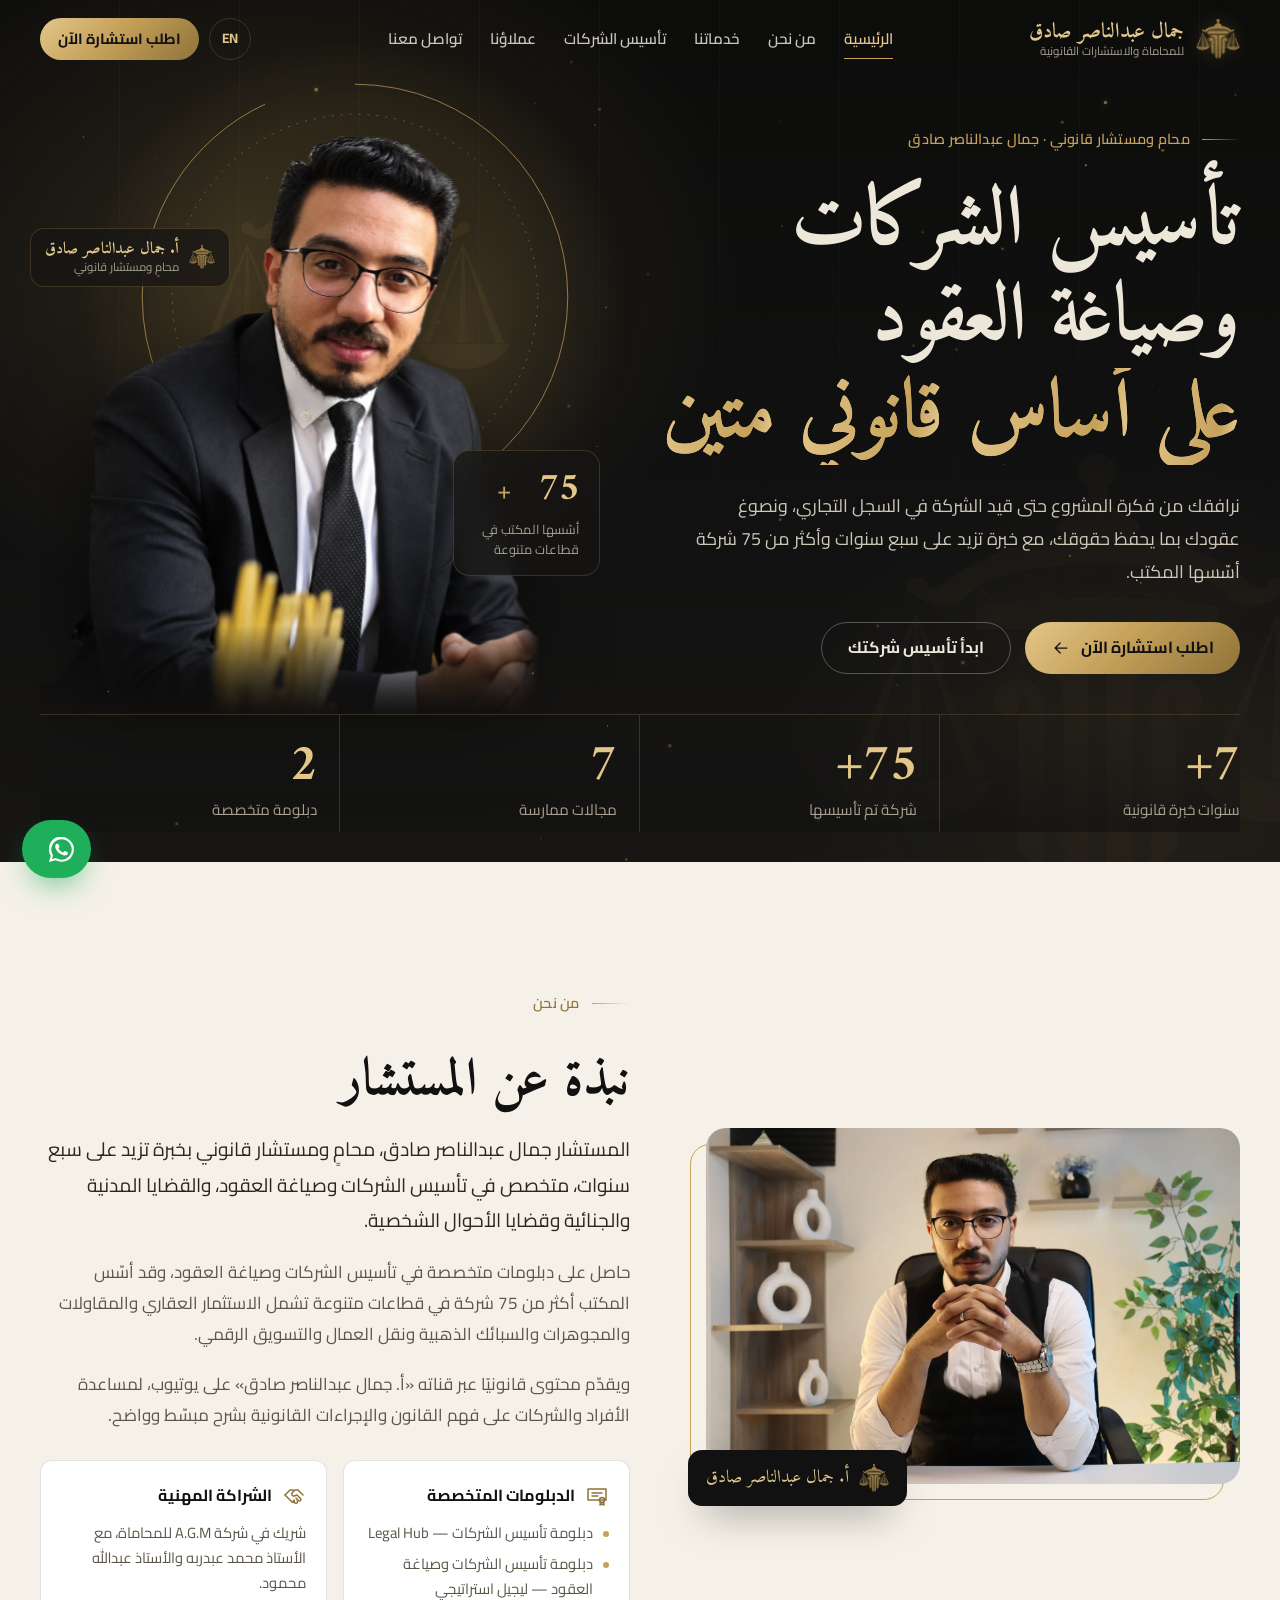
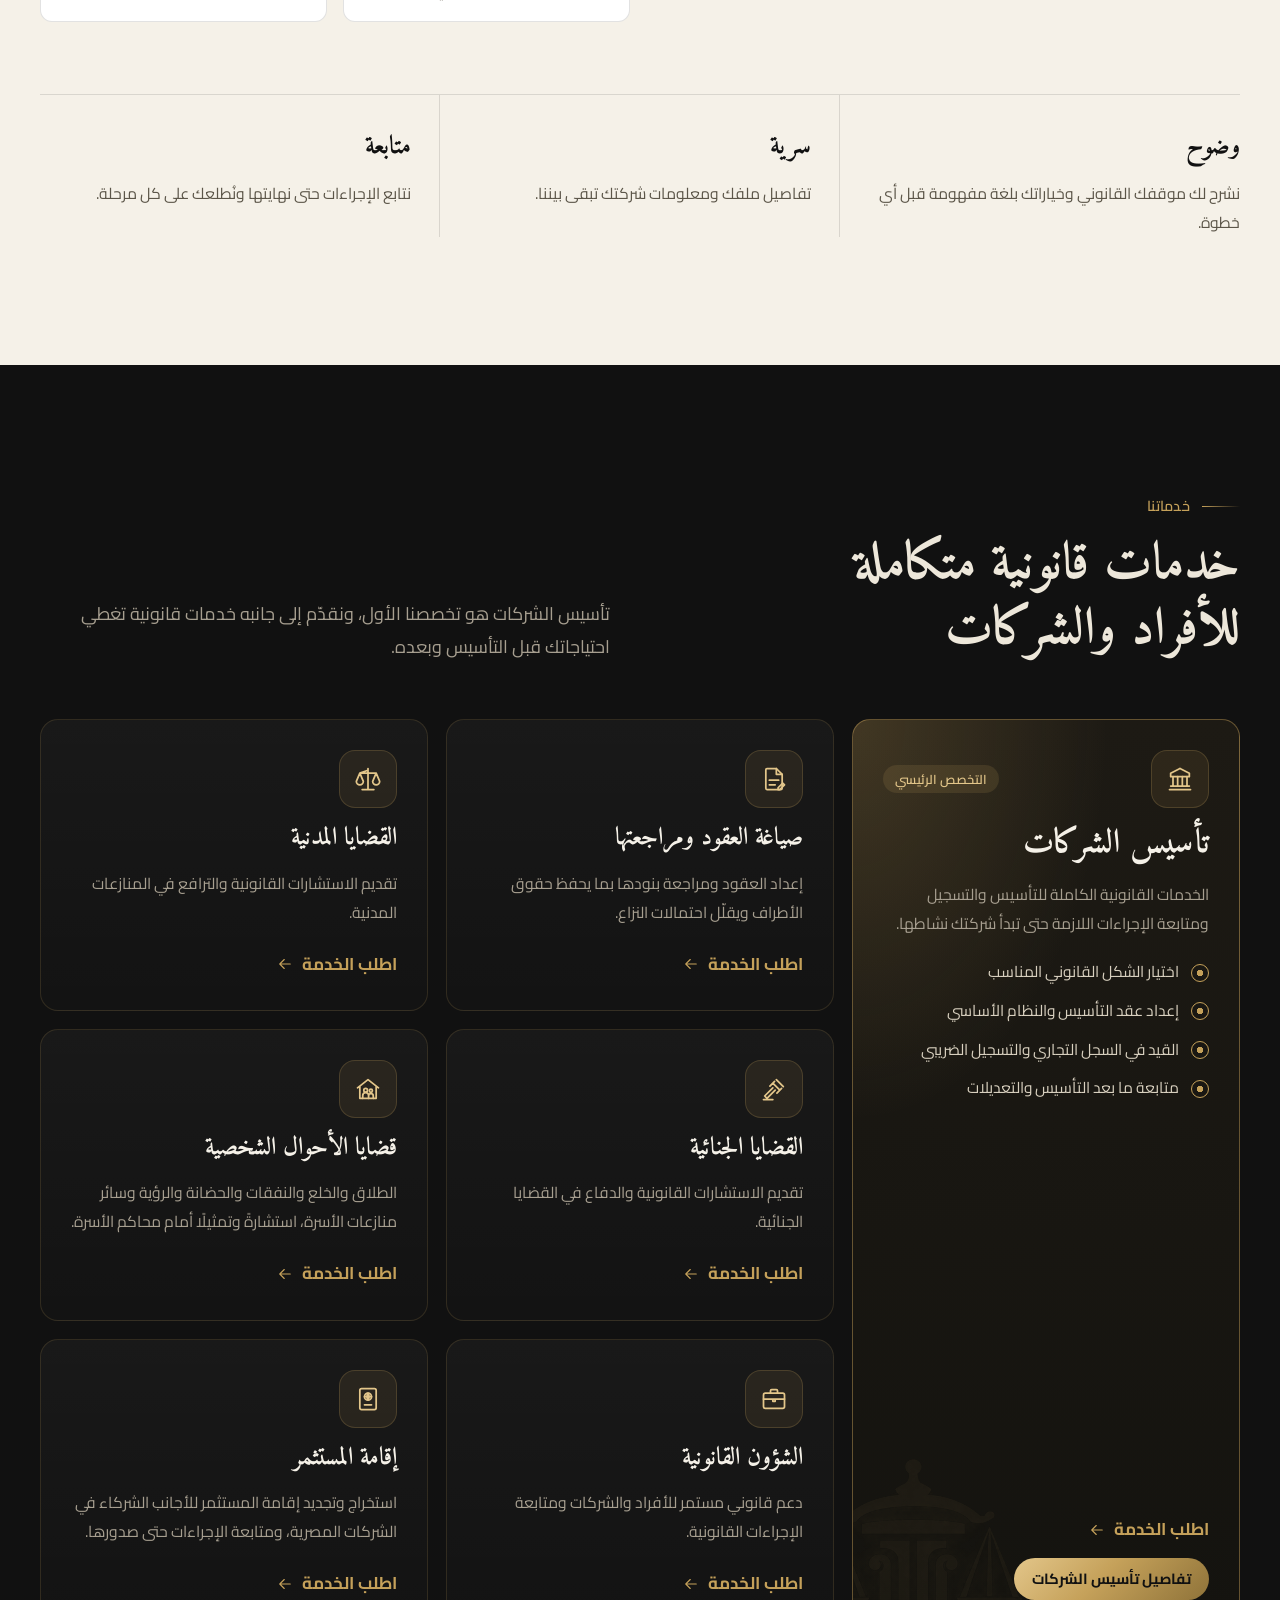
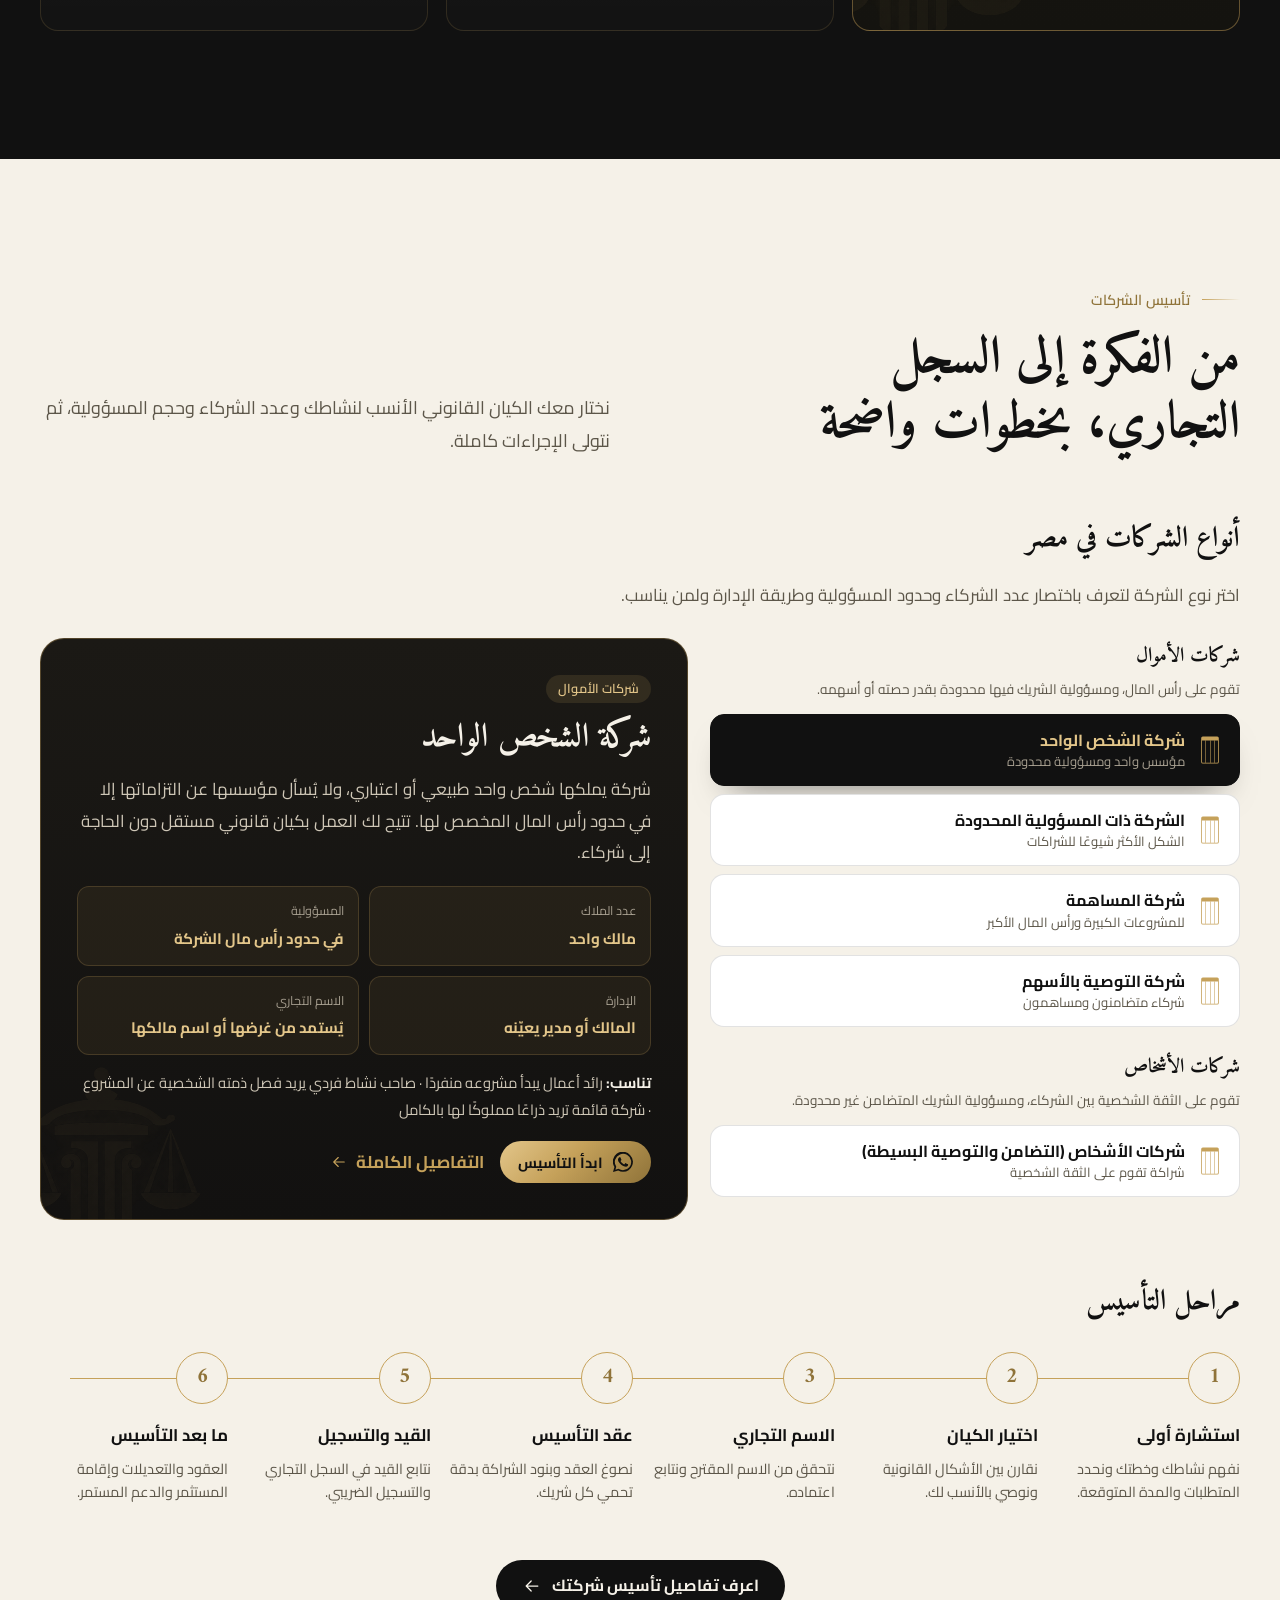
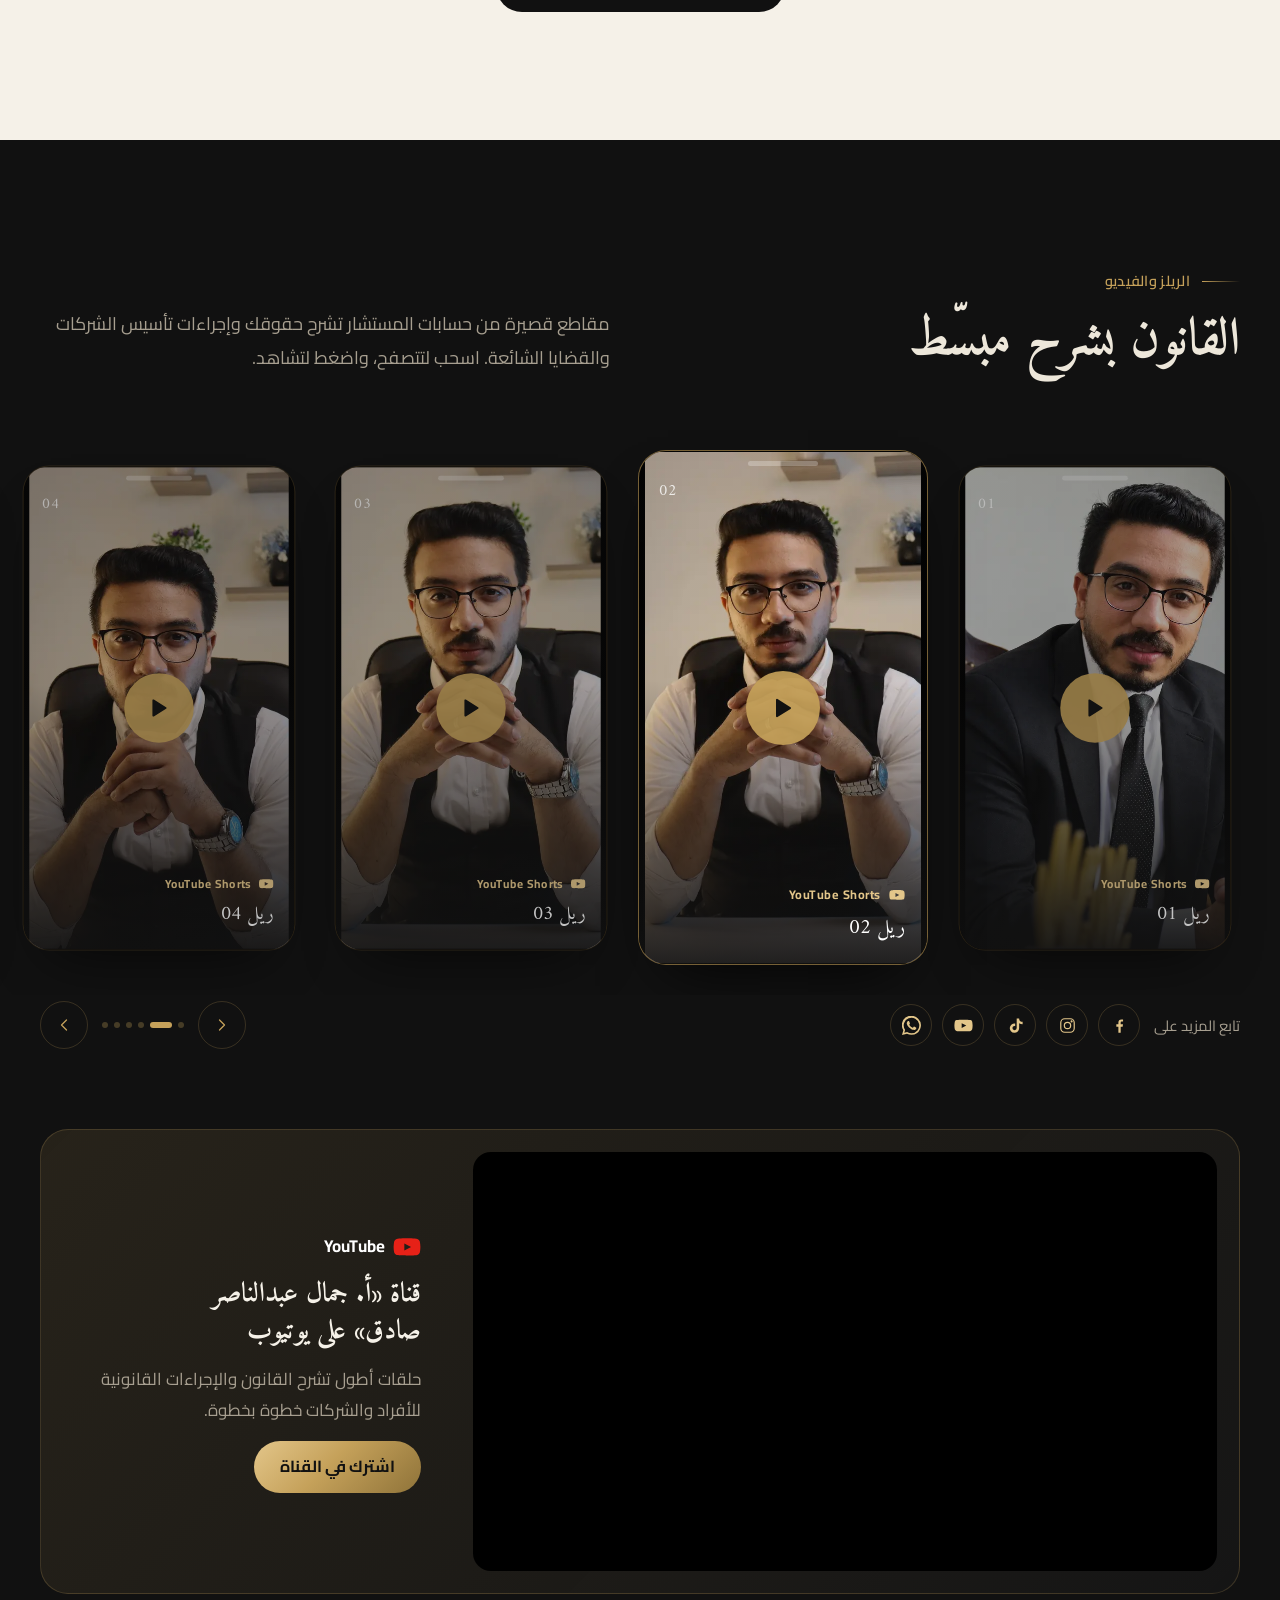
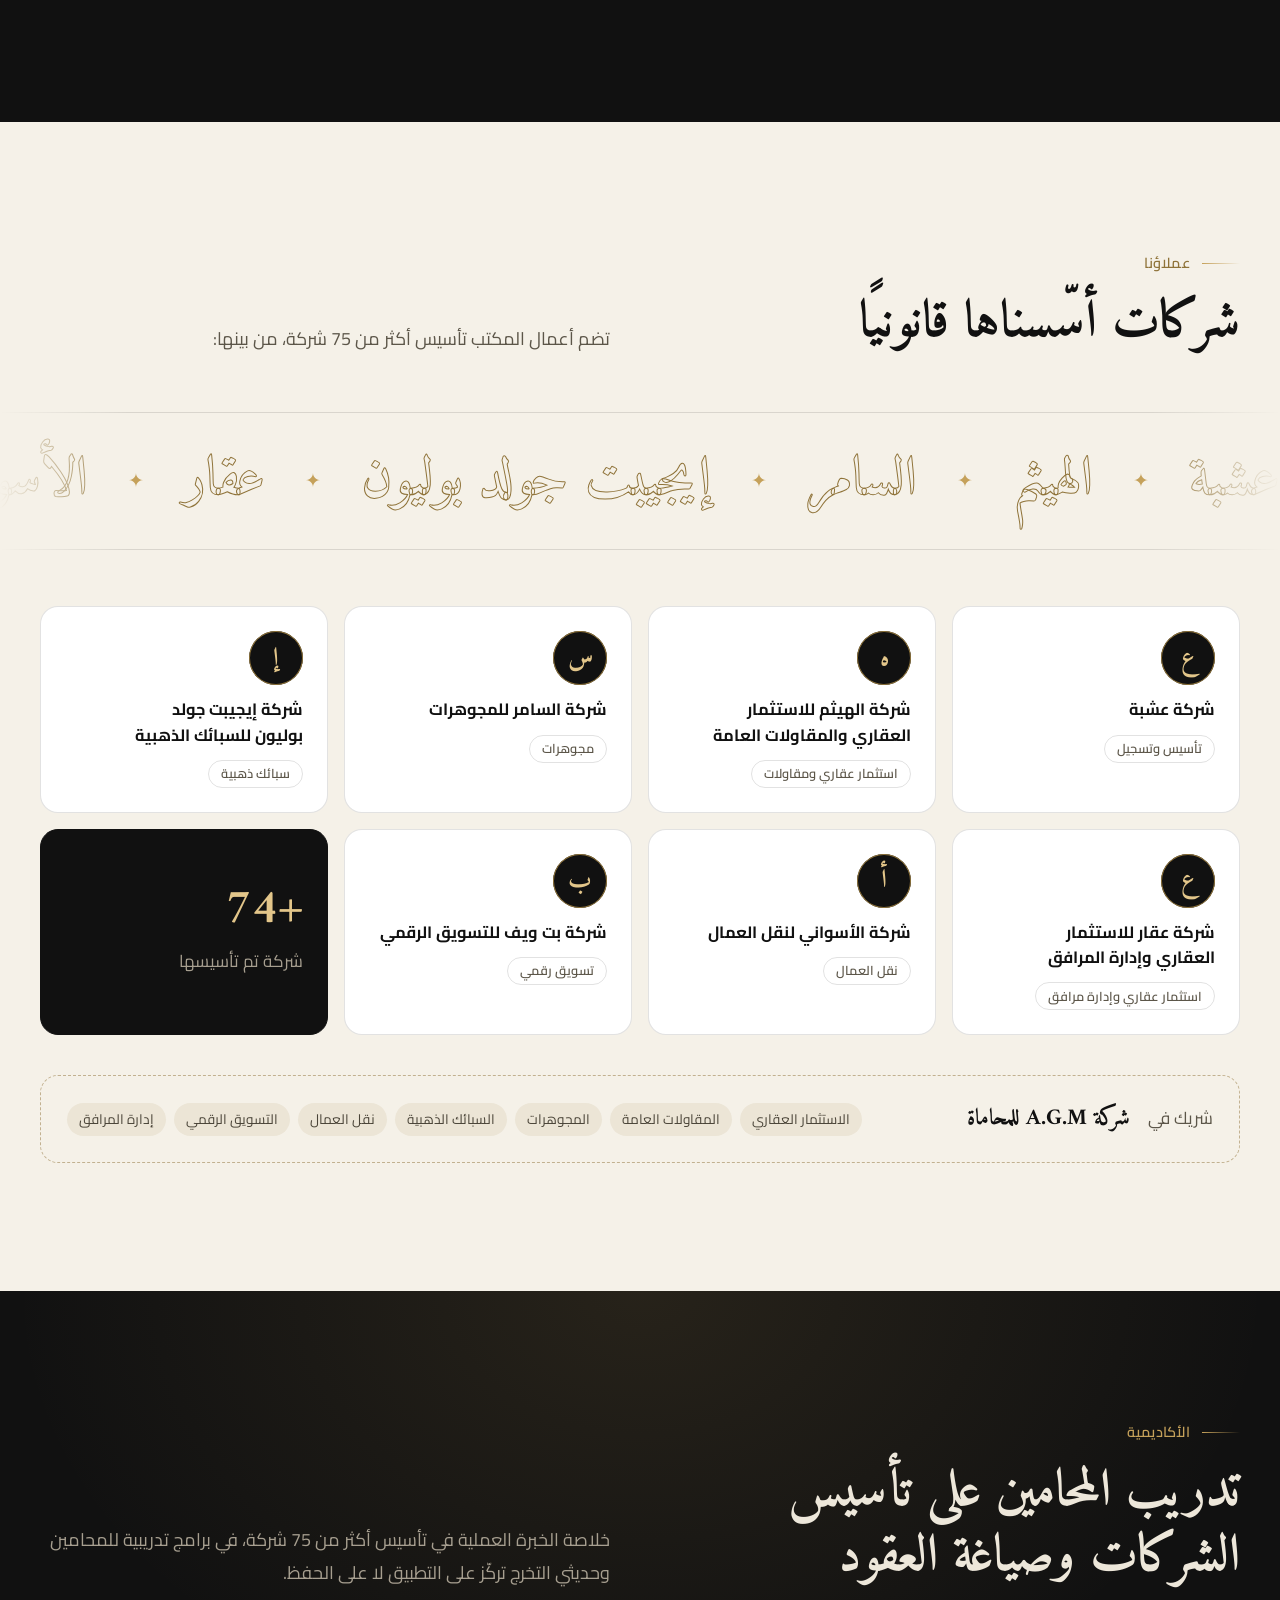
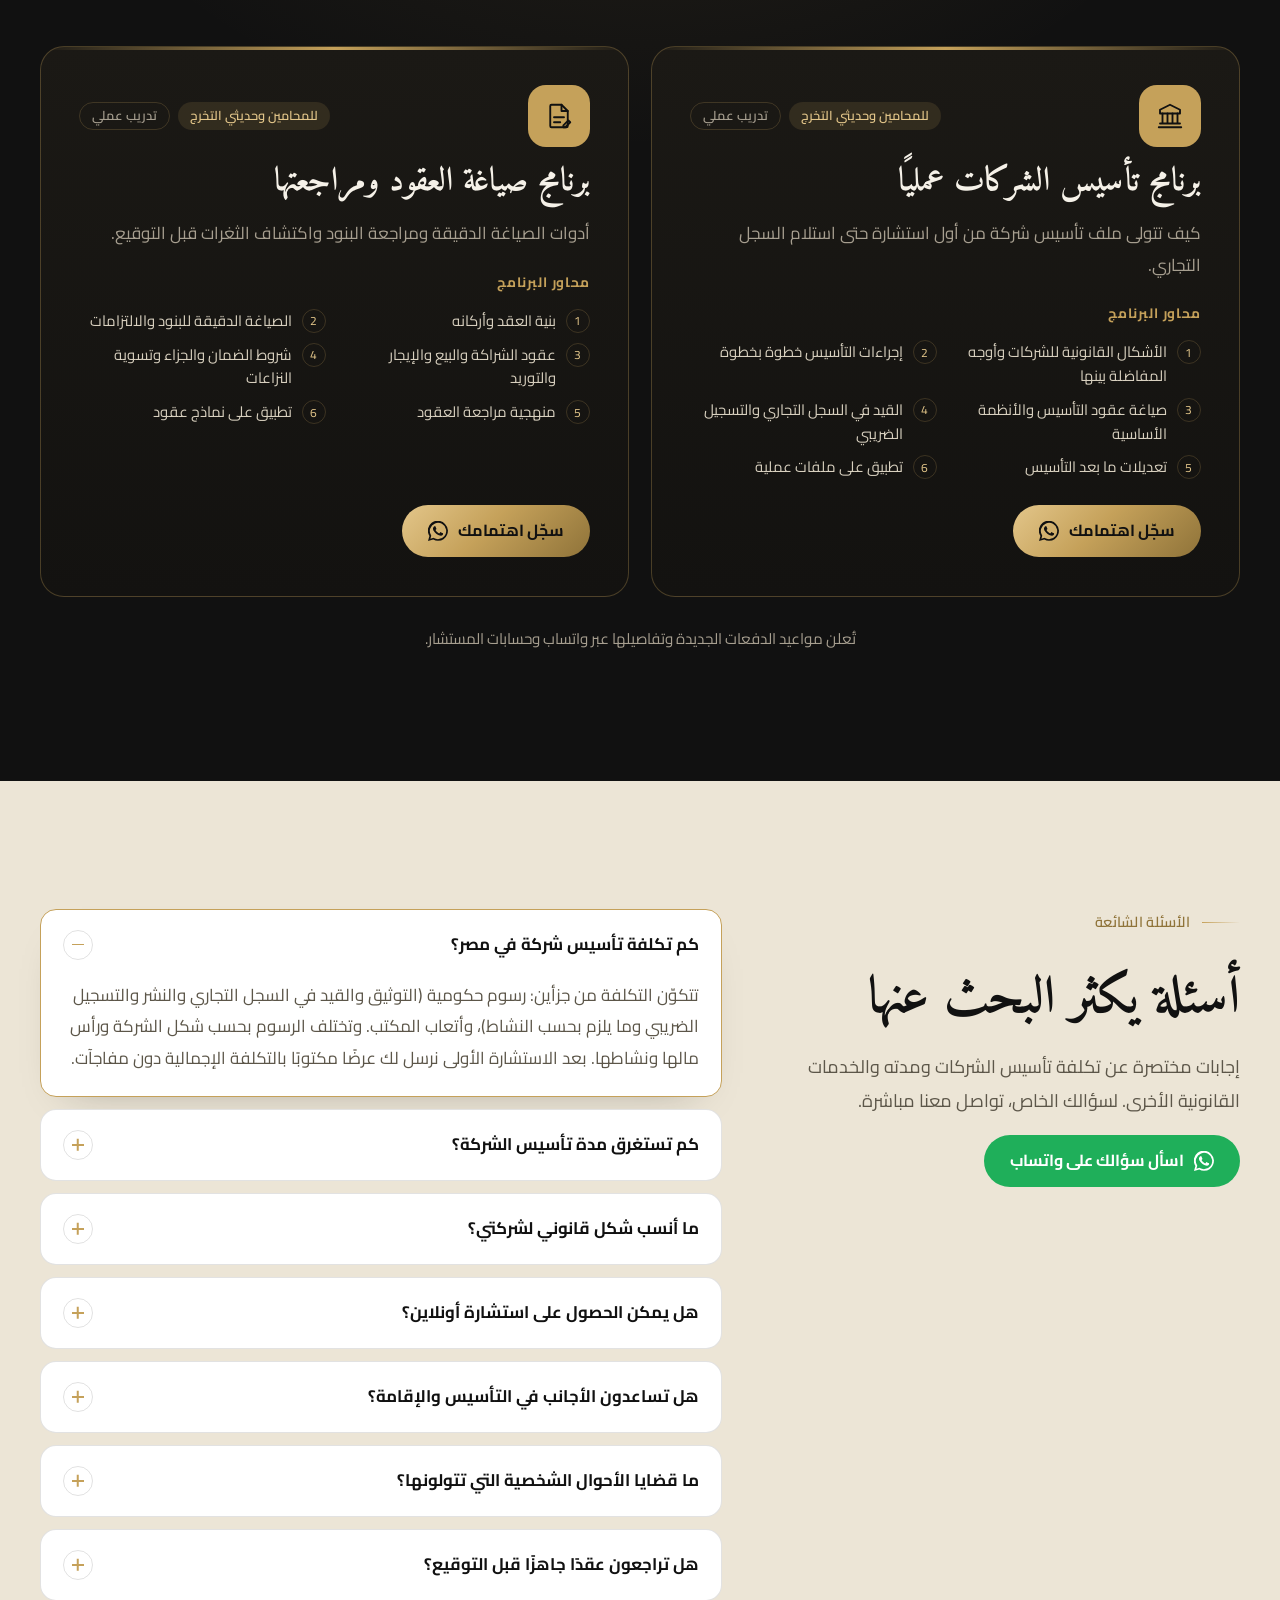
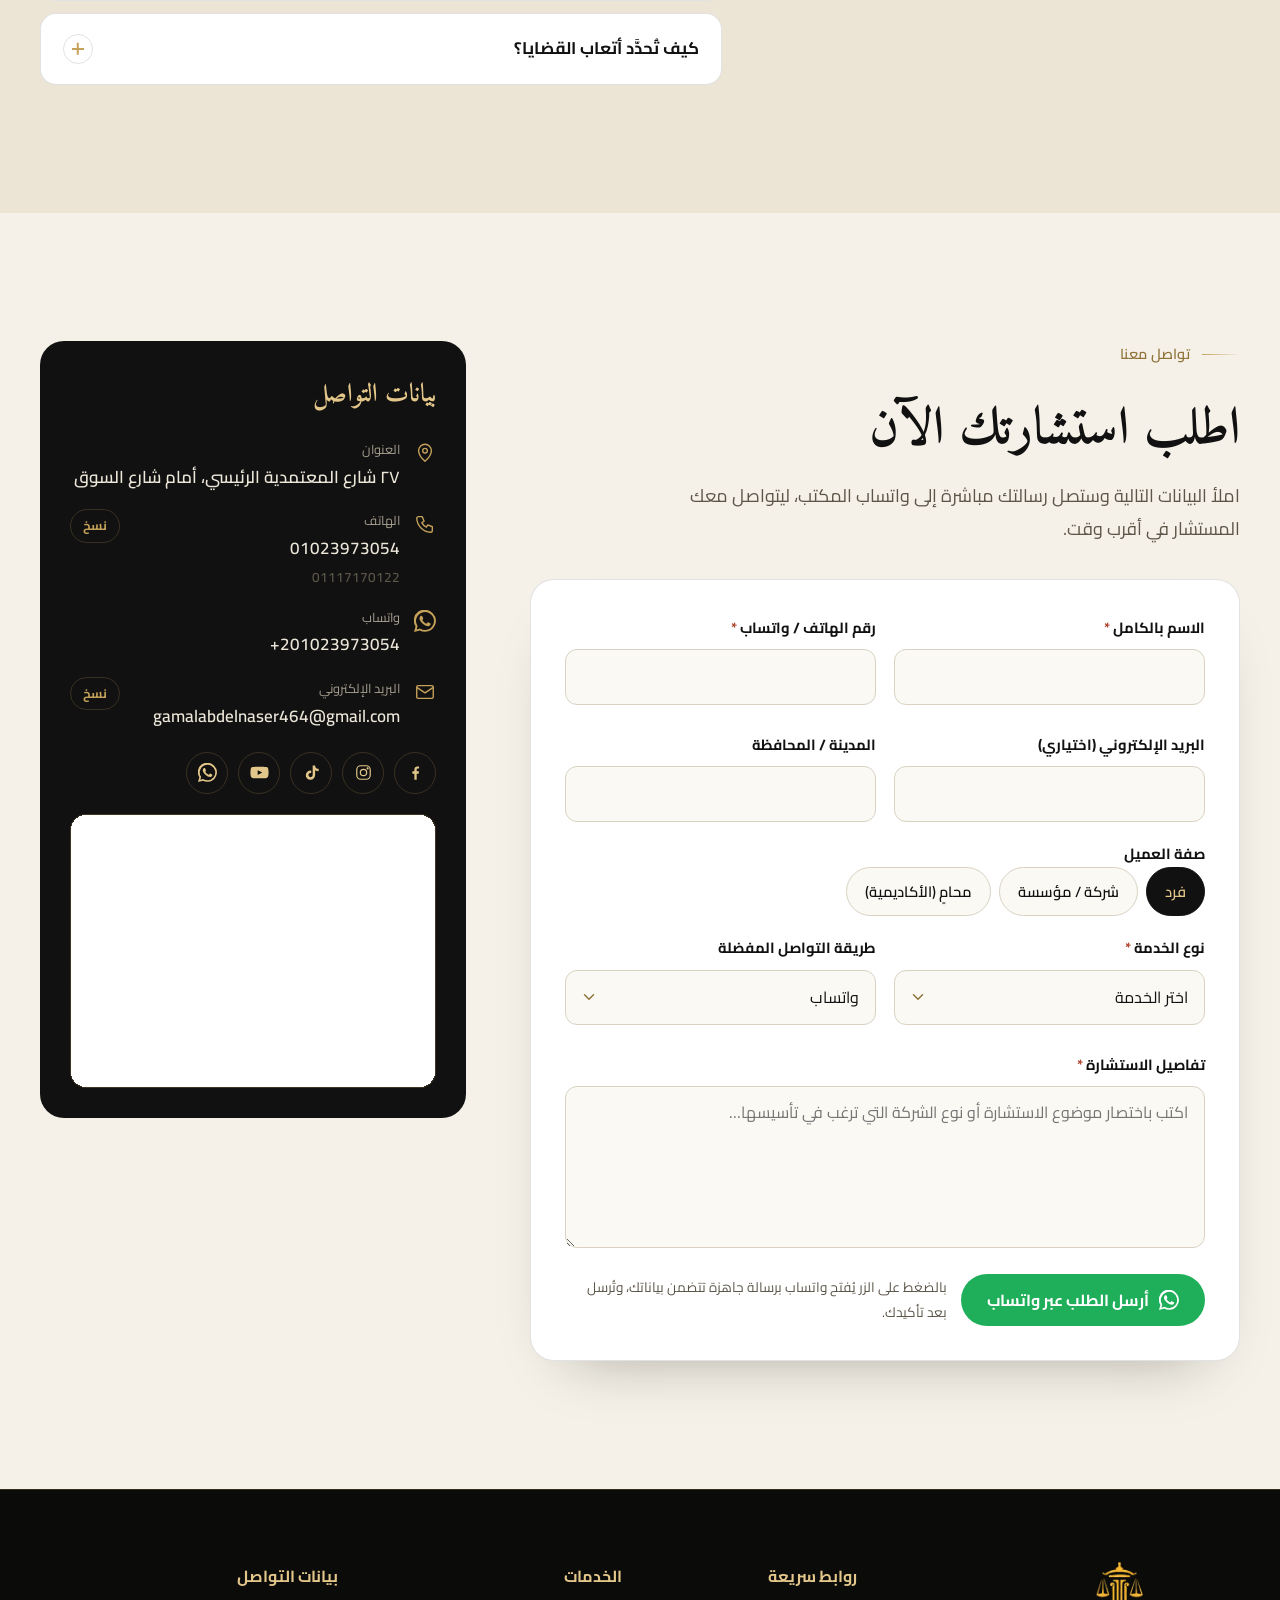
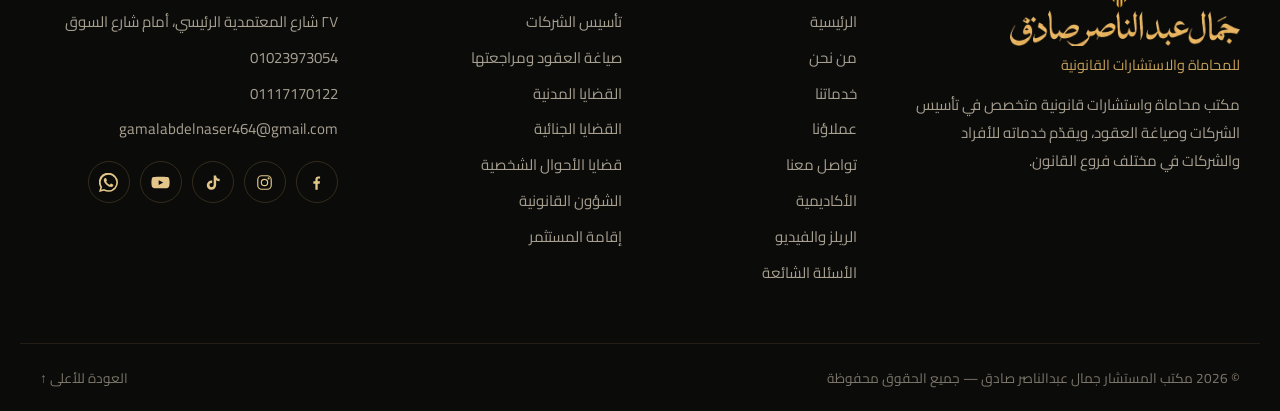
==== commit a9392aae: "Add interactive company-type explorer (capital companies vs partnerships) Co-Authored-By: Claude Opu" ====
--- a/index.html
+++ b/index.html
@@ -246,14 +246,85 @@
       </div>
       <p class="lead" data-reveal>نختار معك الكيان القانوني الأنسب لنشاطك وعدد الشركاء وحجم المسؤولية، ثم نتولى الإجراءات كاملة.</p>
     </div>
-    <h3 class="h3" data-reveal>أشكال الشركات التي نؤسسها</h3>
-    <ul class="types">
-      <li data-reveal style="--d:0.0s"><a class="type-link" href="company-formation/single-person-company/index.html"><span class="type-col" aria-hidden="true"></span><h4>شركة الشخص الواحد</h4><p>لمؤسس واحد، وتقتصر مسؤوليته على رأس مال الشركة.</p><span class="link-arrow">اعرف أكثر<svg viewBox="0 0 24 24" fill="none" stroke="currentColor" stroke-width="1.5" stroke-linecap="round" stroke-linejoin="round" aria-hidden="true" class="ico-arrow"><path d="M5 12h14M13 6l6 6-6 6"/></svg></span></a></li>
-      <li data-reveal style="--d:0.08s"><a class="type-link" href="company-formation/limited-liability-company/index.html"><span class="type-col" aria-hidden="true"></span><h4>ذات المسؤولية المحدودة</h4><p>لشريكين أو أكثر، وتتحدد مسؤولية كل شريك بقدر حصته.</p><span class="link-arrow">اعرف أكثر<svg viewBox="0 0 24 24" fill="none" stroke="currentColor" stroke-width="1.5" stroke-linecap="round" stroke-linejoin="round" aria-hidden="true" class="ico-arrow"><path d="M5 12h14M13 6l6 6-6 6"/></svg></span></a></li>
-      <li data-reveal style="--d:0.16s"><a class="type-link" href="company-formation/joint-stock-company/index.html"><span class="type-col" aria-hidden="true"></span><h4>شركة المساهمة</h4><p>للمشروعات الأكبر، ورأس مالها مقسّم إلى أسهم.</p><span class="link-arrow">اعرف أكثر<svg viewBox="0 0 24 24" fill="none" stroke="currentColor" stroke-width="1.5" stroke-linecap="round" stroke-linejoin="round" aria-hidden="true" class="ico-arrow"><path d="M5 12h14M13 6l6 6-6 6"/></svg></span></a></li>
-      <li data-reveal style="--d:0.24s"><a class="type-link" href="company-formation/partnerships/index.html"><span class="type-col" aria-hidden="true"></span><h4>شركات الأشخاص</h4><p>التضامن والتوصية البسيطة، وتقوم على الثقة بين الشركاء.</p><span class="link-arrow">اعرف أكثر<svg viewBox="0 0 24 24" fill="none" stroke="currentColor" stroke-width="1.5" stroke-linecap="round" stroke-linejoin="round" aria-hidden="true" class="ico-arrow"><path d="M5 12h14M13 6l6 6-6 6"/></svg></span></a></li>
-    </ul>
-    <h3 class="h3" data-reveal>مراحل التأسيس</h3>
+    <h3 class="h3" data-reveal>أنواع الشركات في مصر</h3>
+    <p class="ex-intro" data-reveal>اختر نوع الشركة لتعرف باختصار عدد الشركاء وحدود المسؤولية وطريقة الإدارة ولمن يناسب.</p>
+<div class="explorer " data-explorer>
+  <div class="ex-tabs" role="tablist" aria-label="أنواع الشركات في مصر">
+    <div class="ex-group">
+      <p class="ex-group-h"><b>شركات الأموال</b><small>تقوم على رأس المال، ومسؤولية الشريك فيها محدودة بقدر حصته أو أسهمه.</small></p>
+      <button type="button" role="tab" id="ex-tab-h-capital-1" aria-controls="ex-panel-h-capital-1" aria-selected="true" class="ex-tab">
+        <span class="type-col" aria-hidden="true"></span><span><b>شركة الشخص الواحد</b><small>مؤسس واحد ومسؤولية محدودة</small></span>
+      </button>
+      <button type="button" role="tab" id="ex-tab-h-capital-2" aria-controls="ex-panel-h-capital-2" aria-selected="false" class="ex-tab">
+        <span class="type-col" aria-hidden="true"></span><span><b>الشركة ذات المسؤولية المحدودة</b><small>الشكل الأكثر شيوعًا للشراكات</small></span>
+      </button>
+      <button type="button" role="tab" id="ex-tab-h-capital-3" aria-controls="ex-panel-h-capital-3" aria-selected="false" class="ex-tab">
+        <span class="type-col" aria-hidden="true"></span><span><b>شركة المساهمة</b><small>للمشروعات الكبيرة ورأس المال الأكبر</small></span>
+      </button>
+      <button type="button" role="tab" id="ex-tab-h-capital-4" aria-controls="ex-panel-h-capital-4" aria-selected="false" class="ex-tab">
+        <span class="type-col" aria-hidden="true"></span><span><b>شركة التوصية بالأسهم</b><small>شركاء متضامنون ومساهمون</small></span>
+      </button>
+    </div>
+    <div class="ex-group">
+      <p class="ex-group-h"><b>شركات الأشخاص</b><small>تقوم على الثقة الشخصية بين الشركاء، ومسؤولية الشريك المتضامن غير محدودة.</small></p>
+      <button type="button" role="tab" id="ex-tab-h-persons-1" aria-controls="ex-panel-h-persons-1" aria-selected="false" class="ex-tab">
+        <span class="type-col" aria-hidden="true"></span><span><b>شركات الأشخاص (التضامن والتوصية البسيطة)</b><small>شراكة تقوم على الثقة الشخصية</small></span>
+      </button>
+    </div>
+  </div>
+  <div class="ex-panels">
+    <article class="ex-panel" role="tabpanel" id="ex-panel-h-capital-1" aria-labelledby="ex-tab-h-capital-1" >
+      <span class="chip">شركات الأموال</span>
+      <h4>شركة الشخص الواحد</h4>
+      <p>شركة يملكها شخص واحد طبيعي أو اعتباري، ولا يُسأل مؤسسها عن التزاماتها إلا في حدود رأس المال المخصص لها. تتيح لك العمل بكيان قانوني مستقل دون الحاجة إلى شركاء.</p>
+      <dl class="ex-facts"><div><dt>عدد الملاك</dt><dd>مالك واحد</dd></div><div><dt>المسؤولية</dt><dd>في حدود رأس مال الشركة</dd></div><div><dt>الإدارة</dt><dd>المالك أو مدير يعيّنه</dd></div><div><dt>الاسم التجاري</dt><dd>يُستمد من غرضها أو اسم مالكها</dd></div></dl>
+      <p class="ex-suits"><b>تناسب:</b> رائد أعمال يبدأ مشروعه منفردًا · صاحب نشاط فردي يريد فصل ذمته الشخصية عن المشروع · شركة قائمة تريد ذراعًا مملوكًا لها بالكامل</p>
+      <div class="ex-actions">
+        <a class="btn btn-gold btn-sm" href="https://wa.me/201023973054?text=%D8%A7%D8%A8%D8%AF%D8%A3%20%D8%A7%D9%84%D8%AA%D8%A3%D8%B3%D9%8A%D8%B3%3A%20%D8%B4%D8%B1%D9%83%D8%A9%20%D8%A7%D9%84%D8%B4%D8%AE%D8%B5%20%D8%A7%D9%84%D9%88%D8%A7%D8%AD%D8%AF" target="_blank" rel="noopener"><svg viewBox="0 0 24 24" aria-hidden="true"><path fill="currentColor" d="M17.5 14.4c-.3-.1-1.8-.9-2-1-.3-.1-.5-.1-.7.1-.2.3-.8 1-.9 1.2-.2.2-.3.2-.6.1-.3-.1-1.3-.5-2.4-1.5-.9-.8-1.5-1.8-1.7-2.1-.2-.3 0-.5.1-.6l.4-.5c.2-.2.2-.3.3-.5.1-.2 0-.4 0-.5l-.9-2.2c-.2-.6-.5-.5-.7-.5h-.6c-.2 0-.5.1-.8.4-.3.3-1 1-1 2.5s1.1 2.9 1.2 3.1c.1.2 2.1 3.2 5.1 4.5.7.3 1.3.5 1.7.6.7.2 1.4.2 1.9.1.6-.1 1.8-.7 2-1.4.2-.7.2-1.3.2-1.4-.1-.2-.3-.3-.6-.4zM12 21.8c-1.8 0-3.5-.5-5-1.4l-.4-.2-3.7 1 1-3.6-.2-.4A9.8 9.8 0 1 1 12 21.8zm8.4-18.2A11.8 11.8 0 0 0 1.7 17.9L0 24l6.3-1.7a11.8 11.8 0 0 0 5.7 1.4A11.8 11.8 0 0 0 20.4 3.6z"/></svg><span>ابدأ التأسيس</span></a>
+<a class="link-arrow" href="company-formation/single-person-company/index.html">التفاصيل الكاملة<svg viewBox="0 0 24 24" fill="none" stroke="currentColor" stroke-width="1.5" stroke-linecap="round" stroke-linejoin="round" aria-hidden="true" class="ico-arrow"><path d="M5 12h14M13 6l6 6-6 6"/></svg></a>      </div>
+    </article>
+    <article class="ex-panel" role="tabpanel" id="ex-panel-h-capital-2" aria-labelledby="ex-tab-h-capital-2" hidden>
+      <span class="chip">شركات الأموال</span>
+      <h4>الشركة ذات المسؤولية المحدودة</h4>
+      <p>الشكل الأنسب لأغلب الشراكات الصغيرة والمتوسطة: شركاء من اثنين إلى خمسين، وتتحدد مسؤولية كل شريك بقدر حصته في رأس المال، مع مرونة في الإدارة وتوزيع الأرباح.</p>
+      <dl class="ex-facts"><div><dt>عدد الشركاء</dt><dd>من 2 إلى 50 شريكًا</dd></div><div><dt>المسؤولية</dt><dd>بقدر حصة كل شريك</dd></div><div><dt>الإدارة</dt><dd>مدير أو أكثر من الشركاء أو غيرهم</dd></div><div><dt>الحصص</dt><dd>لا تُطرح للاكتتاب العام</dd></div></dl>
+      <p class="ex-suits"><b>تناسب:</b> شريكان أو أكثر يبدؤون مشروعًا مشتركًا · الشركات العائلية · المشروعات التجارية والخدمية المتوسطة</p>
+      <div class="ex-actions">
+        <a class="btn btn-gold btn-sm" href="https://wa.me/201023973054?text=%D8%A7%D8%A8%D8%AF%D8%A3%20%D8%A7%D9%84%D8%AA%D8%A3%D8%B3%D9%8A%D8%B3%3A%20%D8%A7%D9%84%D8%B4%D8%B1%D9%83%D8%A9%20%D8%B0%D8%A7%D8%AA%20%D8%A7%D9%84%D9%85%D8%B3%D8%A4%D9%88%D9%84%D9%8A%D8%A9%20%D8%A7%D9%84%D9%85%D8%AD%D8%AF%D9%88%D8%AF%D8%A9" target="_blank" rel="noopener"><svg viewBox="0 0 24 24" aria-hidden="true"><path fill="currentColor" d="M17.5 14.4c-.3-.1-1.8-.9-2-1-.3-.1-.5-.1-.7.1-.2.3-.8 1-.9 1.2-.2.2-.3.2-.6.1-.3-.1-1.3-.5-2.4-1.5-.9-.8-1.5-1.8-1.7-2.1-.2-.3 0-.5.1-.6l.4-.5c.2-.2.2-.3.3-.5.1-.2 0-.4 0-.5l-.9-2.2c-.2-.6-.5-.5-.7-.5h-.6c-.2 0-.5.1-.8.4-.3.3-1 1-1 2.5s1.1 2.9 1.2 3.1c.1.2 2.1 3.2 5.1 4.5.7.3 1.3.5 1.7.6.7.2 1.4.2 1.9.1.6-.1 1.8-.7 2-1.4.2-.7.2-1.3.2-1.4-.1-.2-.3-.3-.6-.4zM12 21.8c-1.8 0-3.5-.5-5-1.4l-.4-.2-3.7 1 1-3.6-.2-.4A9.8 9.8 0 1 1 12 21.8zm8.4-18.2A11.8 11.8 0 0 0 1.7 17.9L0 24l6.3-1.7a11.8 11.8 0 0 0 5.7 1.4A11.8 11.8 0 0 0 20.4 3.6z"/></svg><span>ابدأ التأسيس</span></a>
+<a class="link-arrow" href="company-formation/limited-liability-company/index.html">التفاصيل الكاملة<svg viewBox="0 0 24 24" fill="none" stroke="currentColor" stroke-width="1.5" stroke-linecap="round" stroke-linejoin="round" aria-hidden="true" class="ico-arrow"><path d="M5 12h14M13 6l6 6-6 6"/></svg></a>      </div>
+    </article>
+    <article class="ex-panel" role="tabpanel" id="ex-panel-h-capital-3" aria-labelledby="ex-tab-h-capital-3" hidden>
+      <span class="chip">شركات الأموال</span>
+      <h4>شركة المساهمة</h4>
+      <p>شركة يُقسَّم رأس مالها إلى أسهم متساوية القيمة قابلة للتداول، ولا يُسأل المساهم إلا بقدر قيمة أسهمه. تناسب المشروعات التي تحتاج رأس مال كبيرًا أو عددًا كبيرًا من المستثمرين.</p>
+      <dl class="ex-facts"><div><dt>عدد المساهمين</dt><dd>ثلاثة على الأقل</dd></div><div><dt>المسؤولية</dt><dd>بقدر قيمة الأسهم</dd></div><div><dt>الإدارة</dt><dd>مجلس إدارة وجمعية عامة</dd></div><div><dt>رأس المال</dt><dd>مقسّم إلى أسهم قابلة للتداول</dd></div></dl>
+      <p class="ex-suits"><b>تناسب:</b> المشروعات الكبيرة والاستثمارية · الشركات التي تخطط لجذب مستثمرين أو التوسع · المشروعات العقارية والصناعية الكبرى</p>
+      <div class="ex-actions">
+        <a class="btn btn-gold btn-sm" href="https://wa.me/201023973054?text=%D8%A7%D8%A8%D8%AF%D8%A3%20%D8%A7%D9%84%D8%AA%D8%A3%D8%B3%D9%8A%D8%B3%3A%20%D8%B4%D8%B1%D9%83%D8%A9%20%D8%A7%D9%84%D9%85%D8%B3%D8%A7%D9%87%D9%85%D8%A9" target="_blank" rel="noopener"><svg viewBox="0 0 24 24" aria-hidden="true"><path fill="currentColor" d="M17.5 14.4c-.3-.1-1.8-.9-2-1-.3-.1-.5-.1-.7.1-.2.3-.8 1-.9 1.2-.2.2-.3.2-.6.1-.3-.1-1.3-.5-2.4-1.5-.9-.8-1.5-1.8-1.7-2.1-.2-.3 0-.5.1-.6l.4-.5c.2-.2.2-.3.3-.5.1-.2 0-.4 0-.5l-.9-2.2c-.2-.6-.5-.5-.7-.5h-.6c-.2 0-.5.1-.8.4-.3.3-1 1-1 2.5s1.1 2.9 1.2 3.1c.1.2 2.1 3.2 5.1 4.5.7.3 1.3.5 1.7.6.7.2 1.4.2 1.9.1.6-.1 1.8-.7 2-1.4.2-.7.2-1.3.2-1.4-.1-.2-.3-.3-.6-.4zM12 21.8c-1.8 0-3.5-.5-5-1.4l-.4-.2-3.7 1 1-3.6-.2-.4A9.8 9.8 0 1 1 12 21.8zm8.4-18.2A11.8 11.8 0 0 0 1.7 17.9L0 24l6.3-1.7a11.8 11.8 0 0 0 5.7 1.4A11.8 11.8 0 0 0 20.4 3.6z"/></svg><span>ابدأ التأسيس</span></a>
+<a class="link-arrow" href="company-formation/joint-stock-company/index.html">التفاصيل الكاملة<svg viewBox="0 0 24 24" fill="none" stroke="currentColor" stroke-width="1.5" stroke-linecap="round" stroke-linejoin="round" aria-hidden="true" class="ico-arrow"><path d="M5 12h14M13 6l6 6-6 6"/></svg></a>      </div>
+    </article>
+    <article class="ex-panel" role="tabpanel" id="ex-panel-h-capital-4" aria-labelledby="ex-tab-h-capital-4" hidden>
+      <span class="chip">شركات الأموال</span>
+      <h4>شركة التوصية بالأسهم</h4>
+      <p>تجمع بين شركاء متضامنين يديرون الشركة ويُسألون مسؤولية غير محدودة، وشركاء مساهمين لا يُسألون إلا بقدر قيمة أسهمهم. رأس مالها مقسّم إلى أسهم قابلة للتداول.</p>
+      <dl class="ex-facts"><div><dt>الشركاء</dt><dd>متضامن واحد على الأقل + مساهمون</dd></div><div><dt>مسؤولية المتضامن</dt><dd>غير محدودة</dd></div><div><dt>مسؤولية المساهم</dt><dd>بقدر قيمة أسهمه</dd></div><div><dt>الإدارة</dt><dd>الشركاء المتضامنون</dd></div></dl>
+      <p class="ex-suits"><b>تناسب:</b> مؤسس يريد الاحتفاظ بالإدارة مع جذب ممولين · مشروعات عائلية تتوسع بمستثمرين</p>
+      <div class="ex-actions">
+        <a class="btn btn-gold btn-sm" href="https://wa.me/201023973054?text=%D8%A7%D8%A8%D8%AF%D8%A3%20%D8%A7%D9%84%D8%AA%D8%A3%D8%B3%D9%8A%D8%B3%3A%20%D8%B4%D8%B1%D9%83%D8%A9%20%D8%A7%D9%84%D8%AA%D9%88%D8%B5%D9%8A%D8%A9%20%D8%A8%D8%A7%D9%84%D8%A3%D8%B3%D9%87%D9%85" target="_blank" rel="noopener"><svg viewBox="0 0 24 24" aria-hidden="true"><path fill="currentColor" d="M17.5 14.4c-.3-.1-1.8-.9-2-1-.3-.1-.5-.1-.7.1-.2.3-.8 1-.9 1.2-.2.2-.3.2-.6.1-.3-.1-1.3-.5-2.4-1.5-.9-.8-1.5-1.8-1.7-2.1-.2-.3 0-.5.1-.6l.4-.5c.2-.2.2-.3.3-.5.1-.2 0-.4 0-.5l-.9-2.2c-.2-.6-.5-.5-.7-.5h-.6c-.2 0-.5.1-.8.4-.3.3-1 1-1 2.5s1.1 2.9 1.2 3.1c.1.2 2.1 3.2 5.1 4.5.7.3 1.3.5 1.7.6.7.2 1.4.2 1.9.1.6-.1 1.8-.7 2-1.4.2-.7.2-1.3.2-1.4-.1-.2-.3-.3-.6-.4zM12 21.8c-1.8 0-3.5-.5-5-1.4l-.4-.2-3.7 1 1-3.6-.2-.4A9.8 9.8 0 1 1 12 21.8zm8.4-18.2A11.8 11.8 0 0 0 1.7 17.9L0 24l6.3-1.7a11.8 11.8 0 0 0 5.7 1.4A11.8 11.8 0 0 0 20.4 3.6z"/></svg><span>ابدأ التأسيس</span></a>
+      </div>
+    </article>
+    <article class="ex-panel" role="tabpanel" id="ex-panel-h-persons-1" aria-labelledby="ex-tab-h-persons-1" hidden>
+      <span class="chip">شركات الأشخاص</span>
+      <h4>شركات الأشخاص (التضامن والتوصية البسيطة)</h4>
+      <p>شركات تقوم على الاعتبار الشخصي والثقة بين الشركاء. في شركة التضامن يُسأل كل الشركاء مسؤولية شخصية وتضامنية عن ديون الشركة، وفي التوصية البسيطة يوجد شريك متضامن على الأقل وشريك موصٍ لا يُسأل إلا بقدر حصته.</p>
+      <dl class="ex-facts"><div><dt>الأنواع</dt><dd>تضامن وتوصية بسيطة</dd></div><div><dt>مسؤولية المتضامن</dt><dd>شخصية وتضامنية غير محدودة</dd></div><div><dt>مسؤولية الموصي</dt><dd>بقدر حصته فقط</dd></div><div><dt>عنوان الشركة</dt><dd>يتكوّن من أسماء الشركاء المتضامنين</dd></div></dl>
+      <p class="ex-suits"><b>تناسب:</b> الشراكات العائلية والمهنية الصغيرة · شركاء تجمعهم ثقة كبيرة ومعرفة سابقة · شريك ممول يريد المشاركة دون إدارة (في التوصية البسيطة)</p>
+      <div class="ex-actions">
+        <a class="btn btn-gold btn-sm" href="https://wa.me/201023973054?text=%D8%A7%D8%A8%D8%AF%D8%A3%20%D8%A7%D9%84%D8%AA%D8%A3%D8%B3%D9%8A%D8%B3%3A%20%D8%B4%D8%B1%D9%83%D8%A7%D8%AA%20%D8%A7%D9%84%D8%A3%D8%B4%D8%AE%D8%A7%D8%B5%20%28%D8%A7%D9%84%D8%AA%D8%B6%D8%A7%D9%85%D9%86%20%D9%88%D8%A7%D9%84%D8%AA%D9%88%D8%B5%D9%8A%D8%A9%20%D8%A7%D9%84%D8%A8%D8%B3%D9%8A%D8%B7%D8%A9%29" target="_blank" rel="noopener"><svg viewBox="0 0 24 24" aria-hidden="true"><path fill="currentColor" d="M17.5 14.4c-.3-.1-1.8-.9-2-1-.3-.1-.5-.1-.7.1-.2.3-.8 1-.9 1.2-.2.2-.3.2-.6.1-.3-.1-1.3-.5-2.4-1.5-.9-.8-1.5-1.8-1.7-2.1-.2-.3 0-.5.1-.6l.4-.5c.2-.2.2-.3.3-.5.1-.2 0-.4 0-.5l-.9-2.2c-.2-.6-.5-.5-.7-.5h-.6c-.2 0-.5.1-.8.4-.3.3-1 1-1 2.5s1.1 2.9 1.2 3.1c.1.2 2.1 3.2 5.1 4.5.7.3 1.3.5 1.7.6.7.2 1.4.2 1.9.1.6-.1 1.8-.7 2-1.4.2-.7.2-1.3.2-1.4-.1-.2-.3-.3-.6-.4zM12 21.8c-1.8 0-3.5-.5-5-1.4l-.4-.2-3.7 1 1-3.6-.2-.4A9.8 9.8 0 1 1 12 21.8zm8.4-18.2A11.8 11.8 0 0 0 1.7 17.9L0 24l6.3-1.7a11.8 11.8 0 0 0 5.7 1.4A11.8 11.8 0 0 0 20.4 3.6z"/></svg><span>ابدأ التأسيس</span></a>
+<a class="link-arrow" href="company-formation/partnerships/index.html">التفاصيل الكاملة<svg viewBox="0 0 24 24" fill="none" stroke="currentColor" stroke-width="1.5" stroke-linecap="round" stroke-linejoin="round" aria-hidden="true" class="ico-arrow"><path d="M5 12h14M13 6l6 6-6 6"/></svg></a>      </div>
+    </article>
+  </div>
+</div>    <h3 class="h3" data-reveal>مراحل التأسيس</h3>
     <ol class="steps" data-steps>
       <li data-reveal style="--d:0.0s"><span class="step-n">1</span><h4>استشارة أولى</h4><p>نفهم نشاطك وخطتك ونحدد المتطلبات والمدة المتوقعة.</p></li>
       <li data-reveal style="--d:0.08s"><span class="step-n">2</span><h4>اختيار الكيان</h4><p>نقارن بين الأشكال القانونية ونوصي بالأنسب لك.</p></li>
--- a/assets/css/style.css
+++ b/assets/css/style.css
@@ -641,3 +641,52 @@
   .faq-side{position:static}
   .vid-grid{grid-template-columns:1fr}
 }
+
+/* ===== v4: interactive company-type explorer ===== */
+.ex-intro{max-width:62ch;color:var(--muted-l);margin:-8px 0 26px}
+.ex-intro.on-dark{color:var(--muted-d)}
+.explorer{display:grid;grid-template-columns:minmax(0,.9fr) minmax(0,1.1fr);gap:22px;align-items:start}
+.ex-tabs{display:flex;flex-direction:column;gap:22px}
+.ex-group{display:flex;flex-direction:column;gap:8px}
+.ex-group-h{display:flex;flex-direction:column;gap:2px;margin-bottom:4px}
+.ex-group-h b{font-family:var(--f-display);font-size:1.25rem;color:var(--ink)}
+.ex-group-h small{font-size:.85rem;color:var(--muted-l)}
+.ex-tab{display:flex;align-items:center;gap:14px;width:100%;padding:14px 18px;border-radius:14px;background:#fff;border:1px solid var(--line-l);text-align:start;transition:border-color .3s,box-shadow .3s,transform .35s var(--ease),background .3s}
+.ex-tab .type-col{margin:0;flex:none;transform:scale(.8)}
+.ex-tab>span:last-child{display:flex;flex-direction:column;line-height:1.45;min-width:0}
+.ex-tab b{color:var(--ink);font-size:1rem}
+.ex-tab small{color:var(--muted-l);font-size:.82rem}
+.ex-tab:hover{border-color:var(--gold);transform:translateX(-4px)}
+html[dir="ltr"] .ex-tab:hover{transform:translateX(4px)}
+.ex-tab[aria-selected="true"]{background:var(--ink);border-color:var(--ink);box-shadow:0 18px 34px -20px rgba(17,17,17,.6)}
+.ex-tab[aria-selected="true"] b{color:var(--gold-hi)}
+.ex-tab[aria-selected="true"] small{color:var(--muted-d)}
+.ex-panels{position:sticky;top:calc(var(--header-h) + 20px);min-width:0}
+.ex-panel{position:relative;display:flex;flex-direction:column;gap:14px;padding:clamp(24px,3vw,36px);border-radius:24px;background:linear-gradient(180deg,#1b1915,#121110);color:var(--on-dark);border:1px solid rgba(197,161,90,.35);overflow:hidden;color-scheme:dark;animation:exIn .55s var(--ease)}
+.ex-panel::after{content:"";position:absolute;width:200px;height:200px;inset-inline-end:-40px;bottom:-40px;background:url(../img/mark-gold.webp) center/contain no-repeat;opacity:.06;pointer-events:none}
+.ex-panel .chip{align-self:flex-start}
+.ex-panel h4{font-family:var(--f-display);font-size:clamp(1.6rem,2.6vw,2.1rem);color:var(--ivory);line-height:1.3}
+.ex-panel>p{color:#cfc7b7}
+.ex-facts{margin:4px 0 0;display:grid;grid-template-columns:1fr 1fr;gap:10px}
+.ex-facts div{padding:12px 14px;border-radius:12px;background:rgba(197,161,90,.08);border:1px solid var(--line-d)}
+.ex-facts dt{font-size:.78rem;color:var(--muted-d)}
+.ex-facts dd{margin:2px 0 0;font-weight:700;color:var(--gold-hi);font-size:.95rem}
+.ex-suits{font-size:.92rem;color:var(--muted-d)}
+.ex-suits b{color:var(--ivory)}
+.ex-actions{display:flex;flex-wrap:wrap;align-items:center;gap:16px;margin-top:4px}
+@keyframes exIn{from{opacity:0;transform:translateY(14px)}to{opacity:1;transform:none}}
+.explorer-dark .ex-group-h b{color:var(--ivory)}
+.explorer-dark .ex-group-h small{color:var(--muted-d)}
+.explorer-dark .ex-tab{background:rgba(255,255,255,.03);border-color:rgba(197,161,90,.18)}
+.explorer-dark .ex-tab b{color:var(--ivory)}
+.explorer-dark .ex-tab small{color:var(--muted-d)}
+.explorer-dark .ex-tab[aria-selected="true"]{background:var(--gold);border-color:var(--gold)}
+.explorer-dark .ex-tab[aria-selected="true"] b{color:var(--ink)}
+.explorer-dark .ex-tab[aria-selected="true"] small{color:#3a3122}
+.explorer-dark .ex-tab[aria-selected="true"] .type-col{border-color:var(--ink);background:repeating-linear-gradient(90deg,transparent 0 4px,rgba(17,17,17,.5) 4px 5.5px)}
+.explorer-dark{margin-bottom:24px}
+@media (max-width:860px){
+  .explorer{grid-template-columns:1fr}
+  .ex-panels{position:static}
+  .ex-facts{grid-template-columns:1fr}
+}
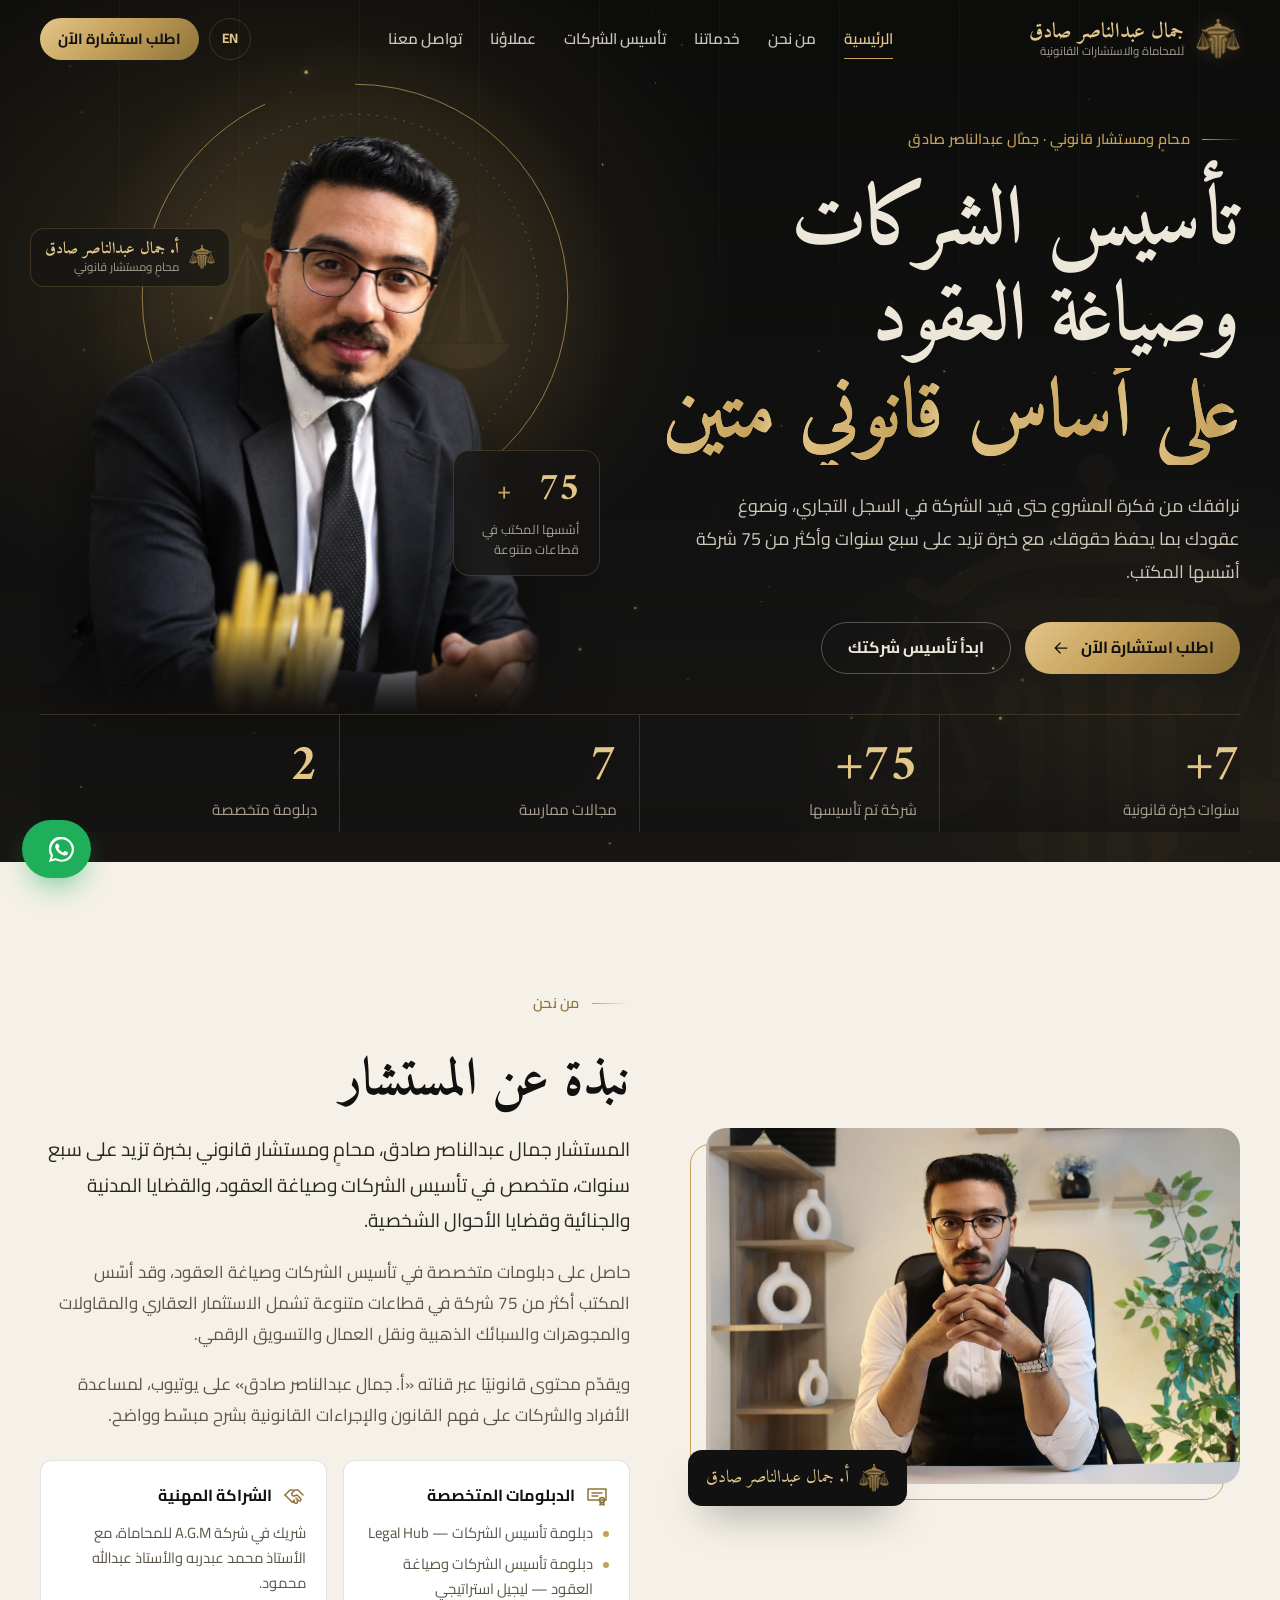
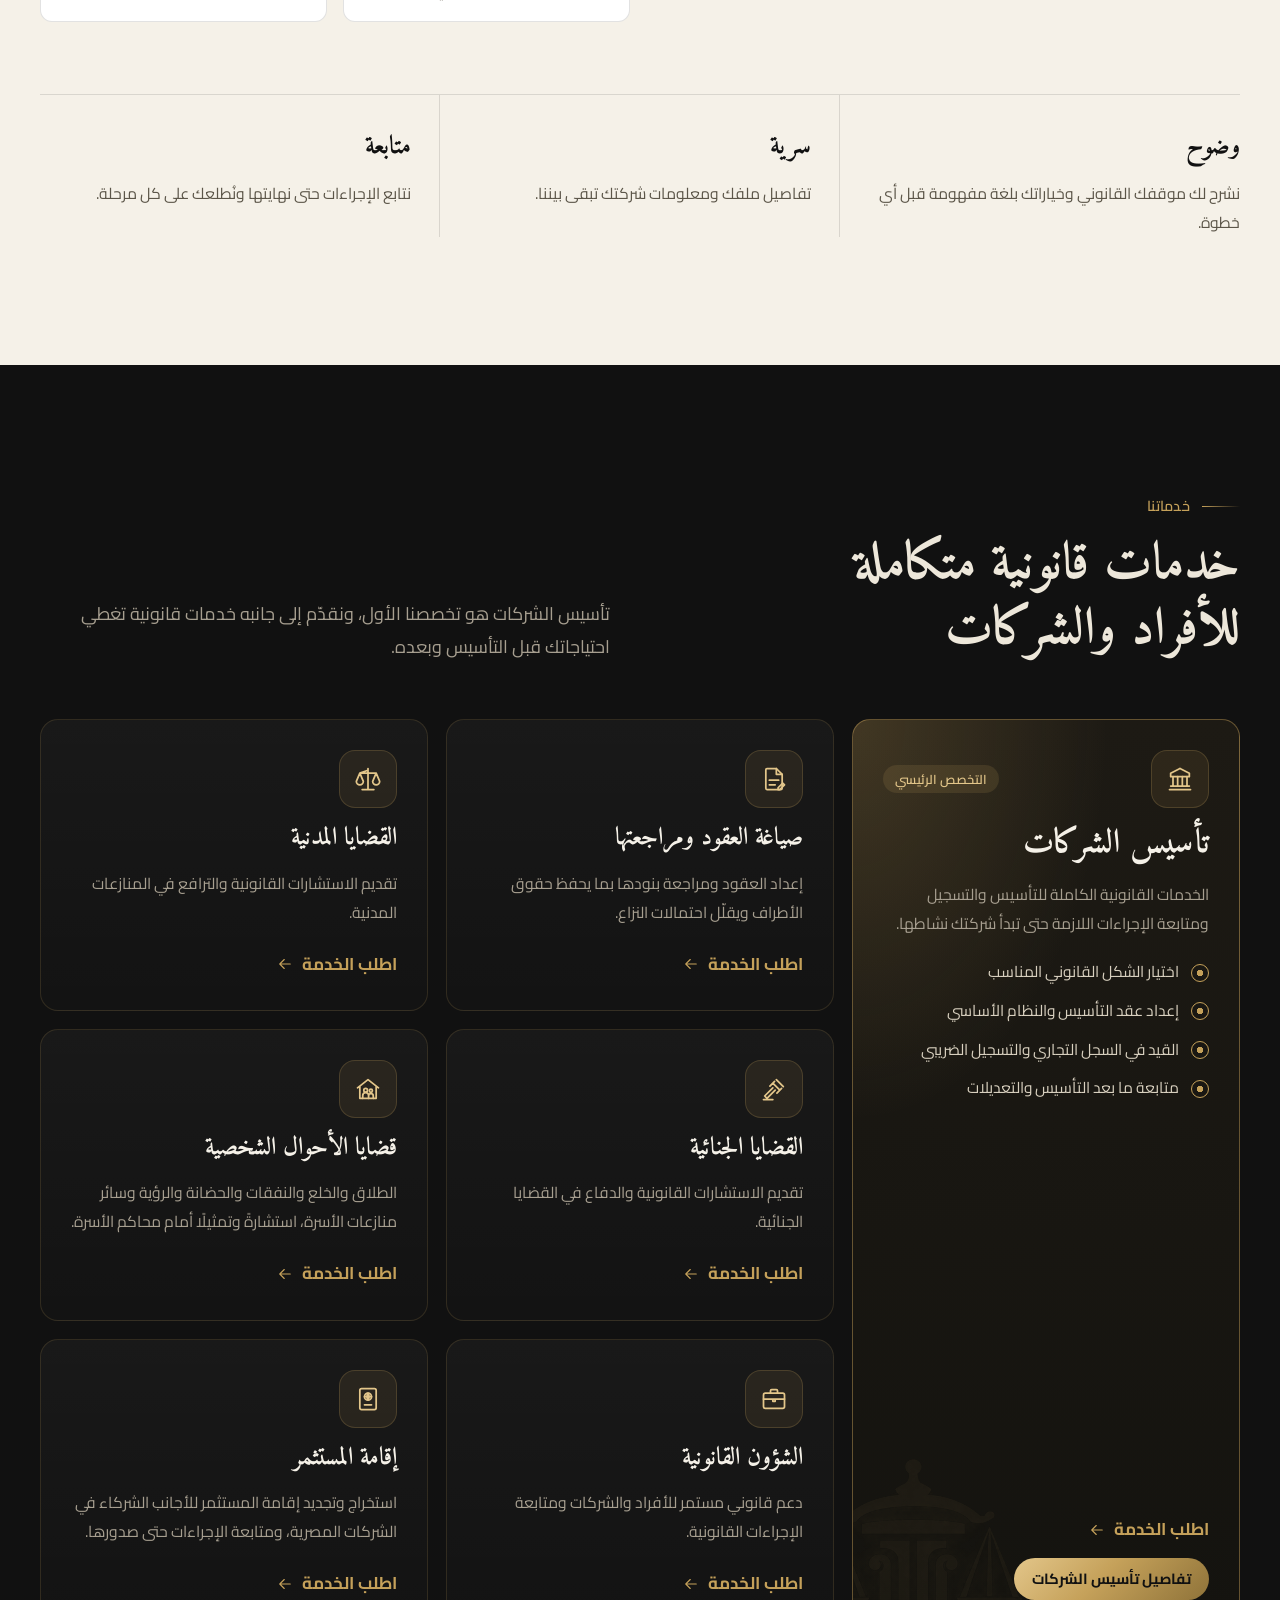
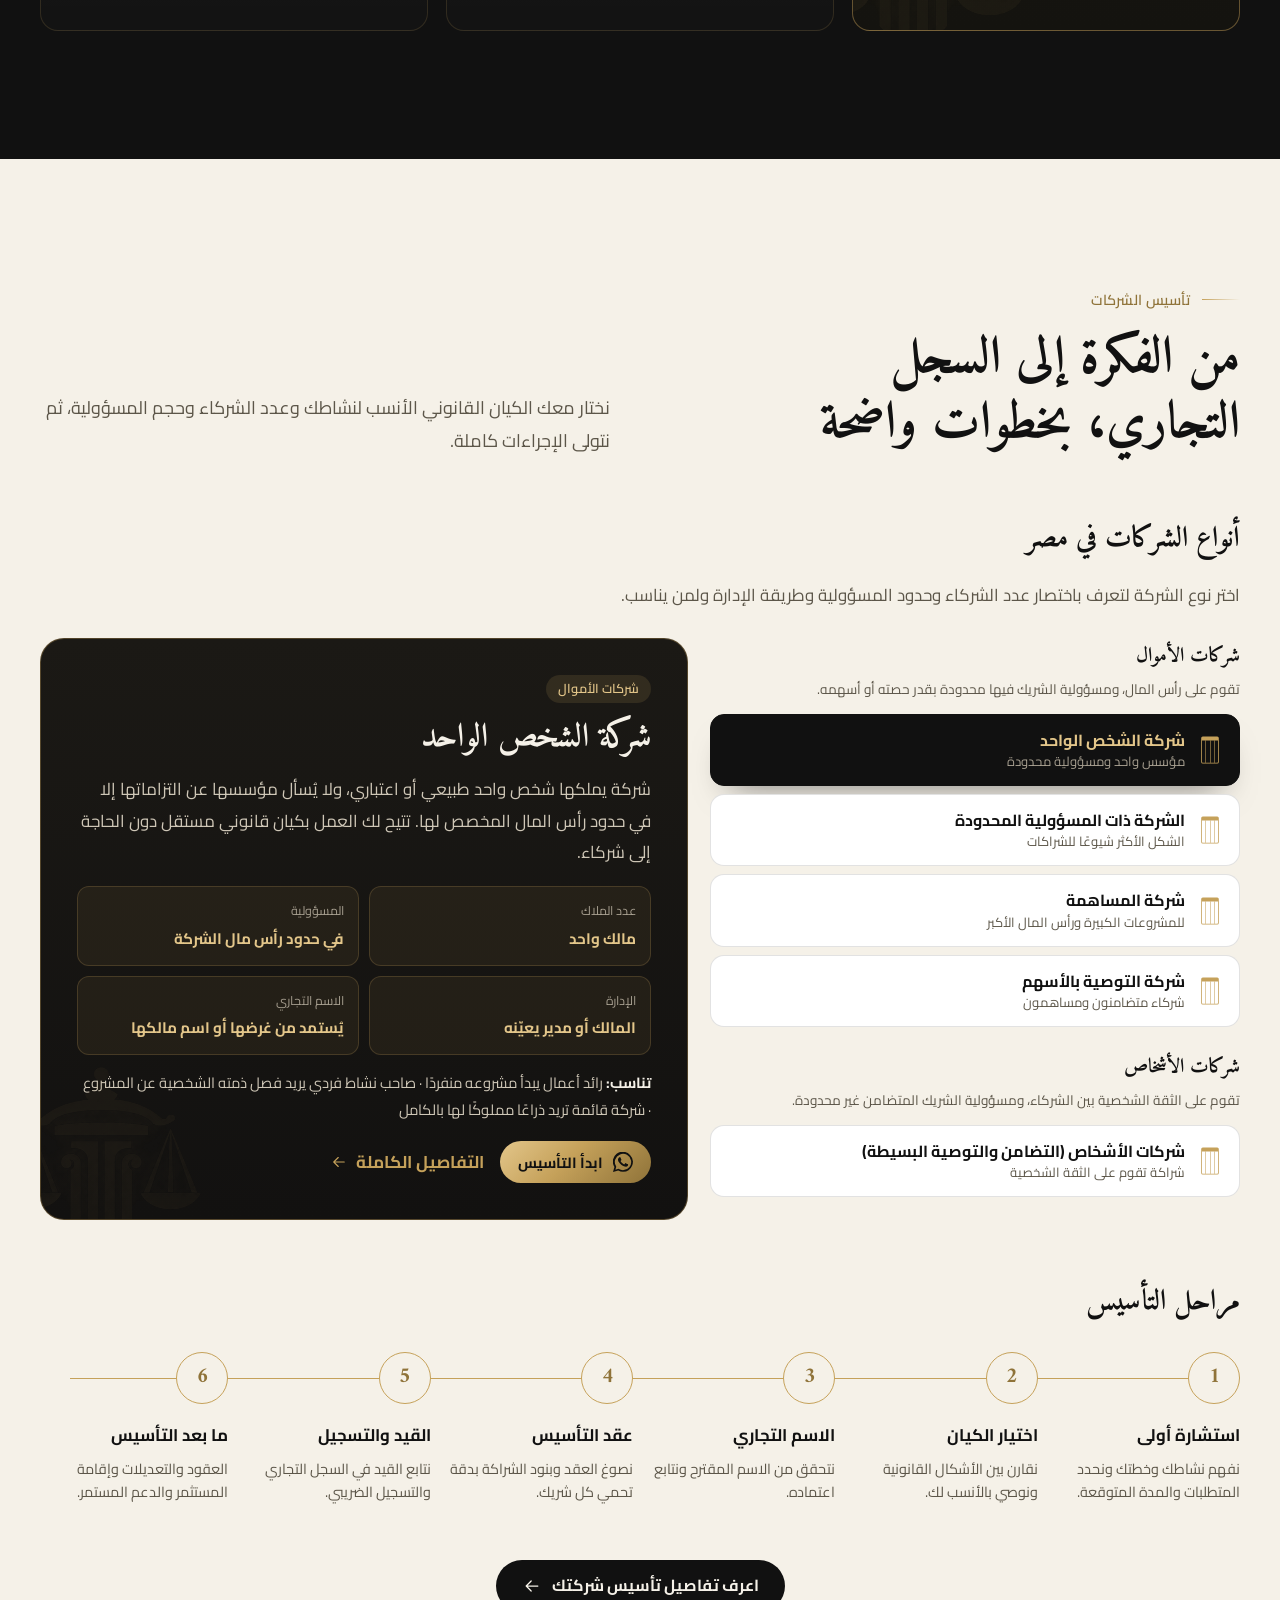
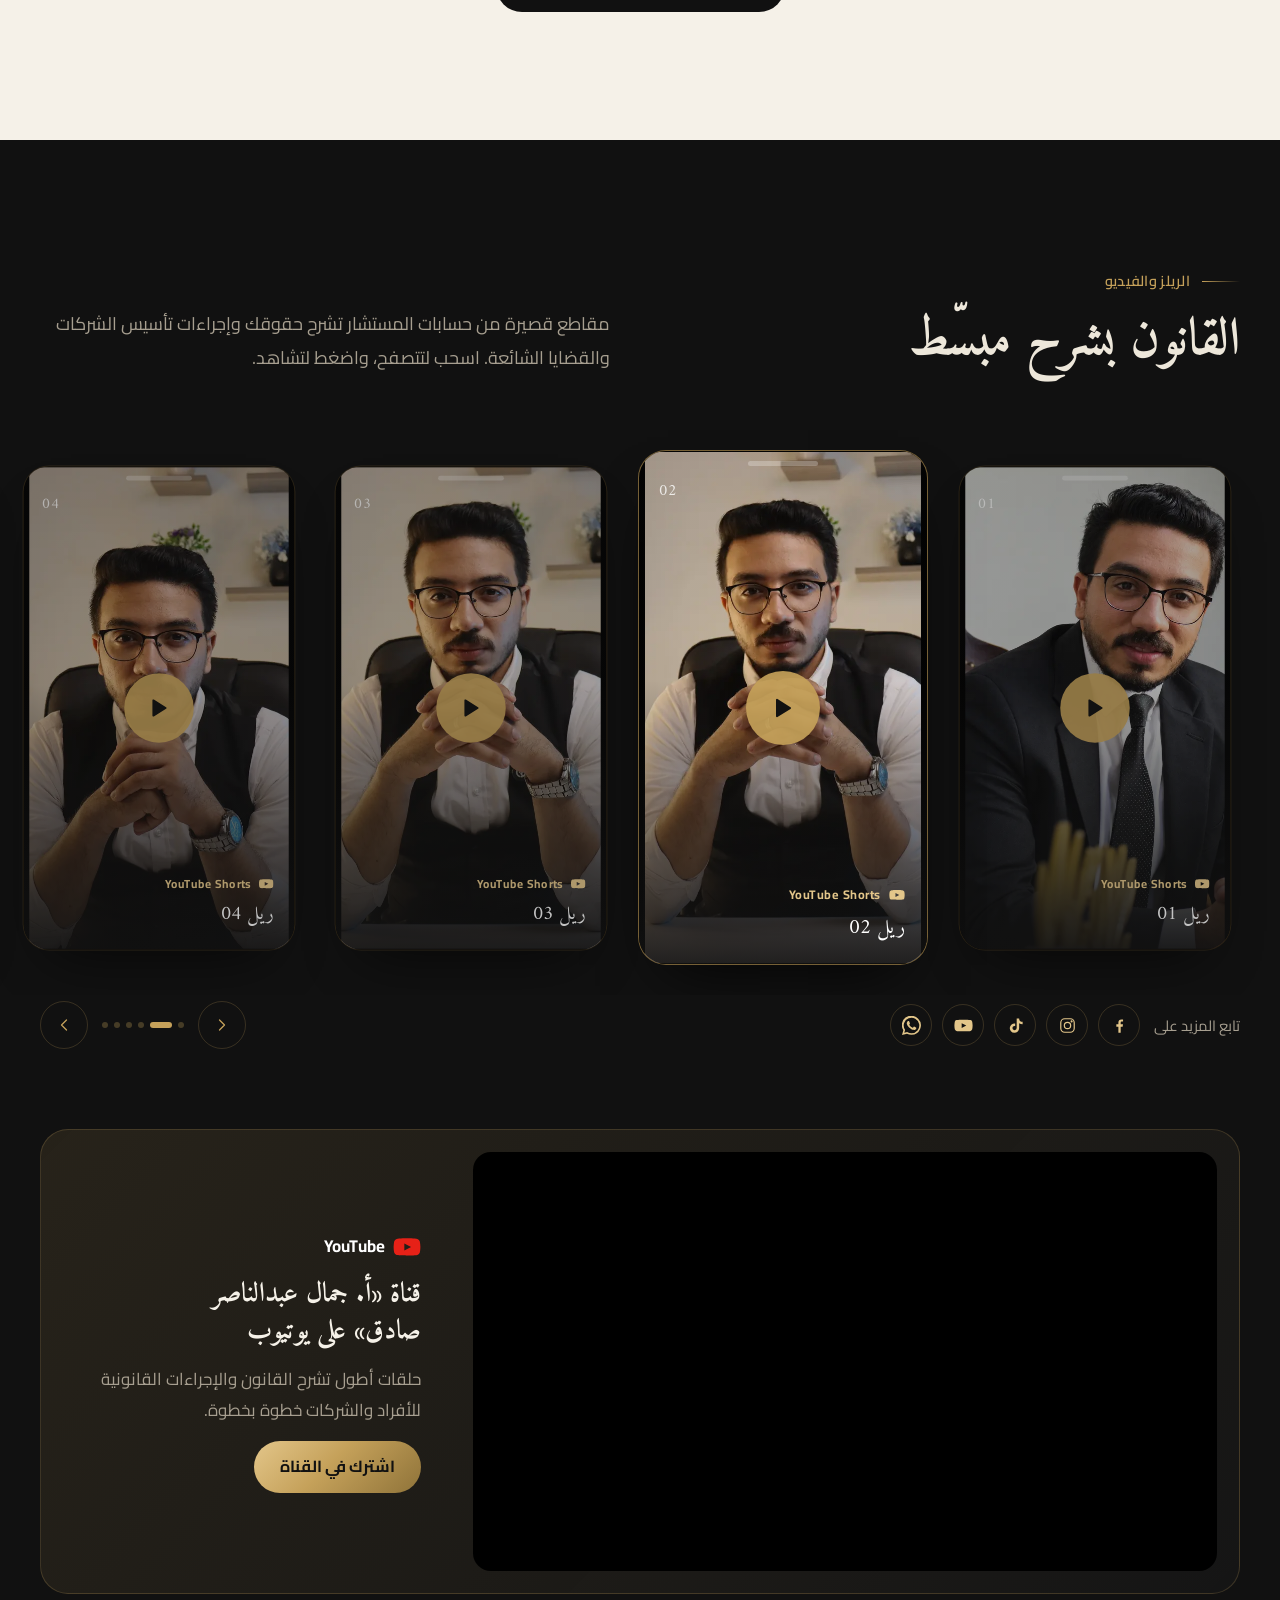
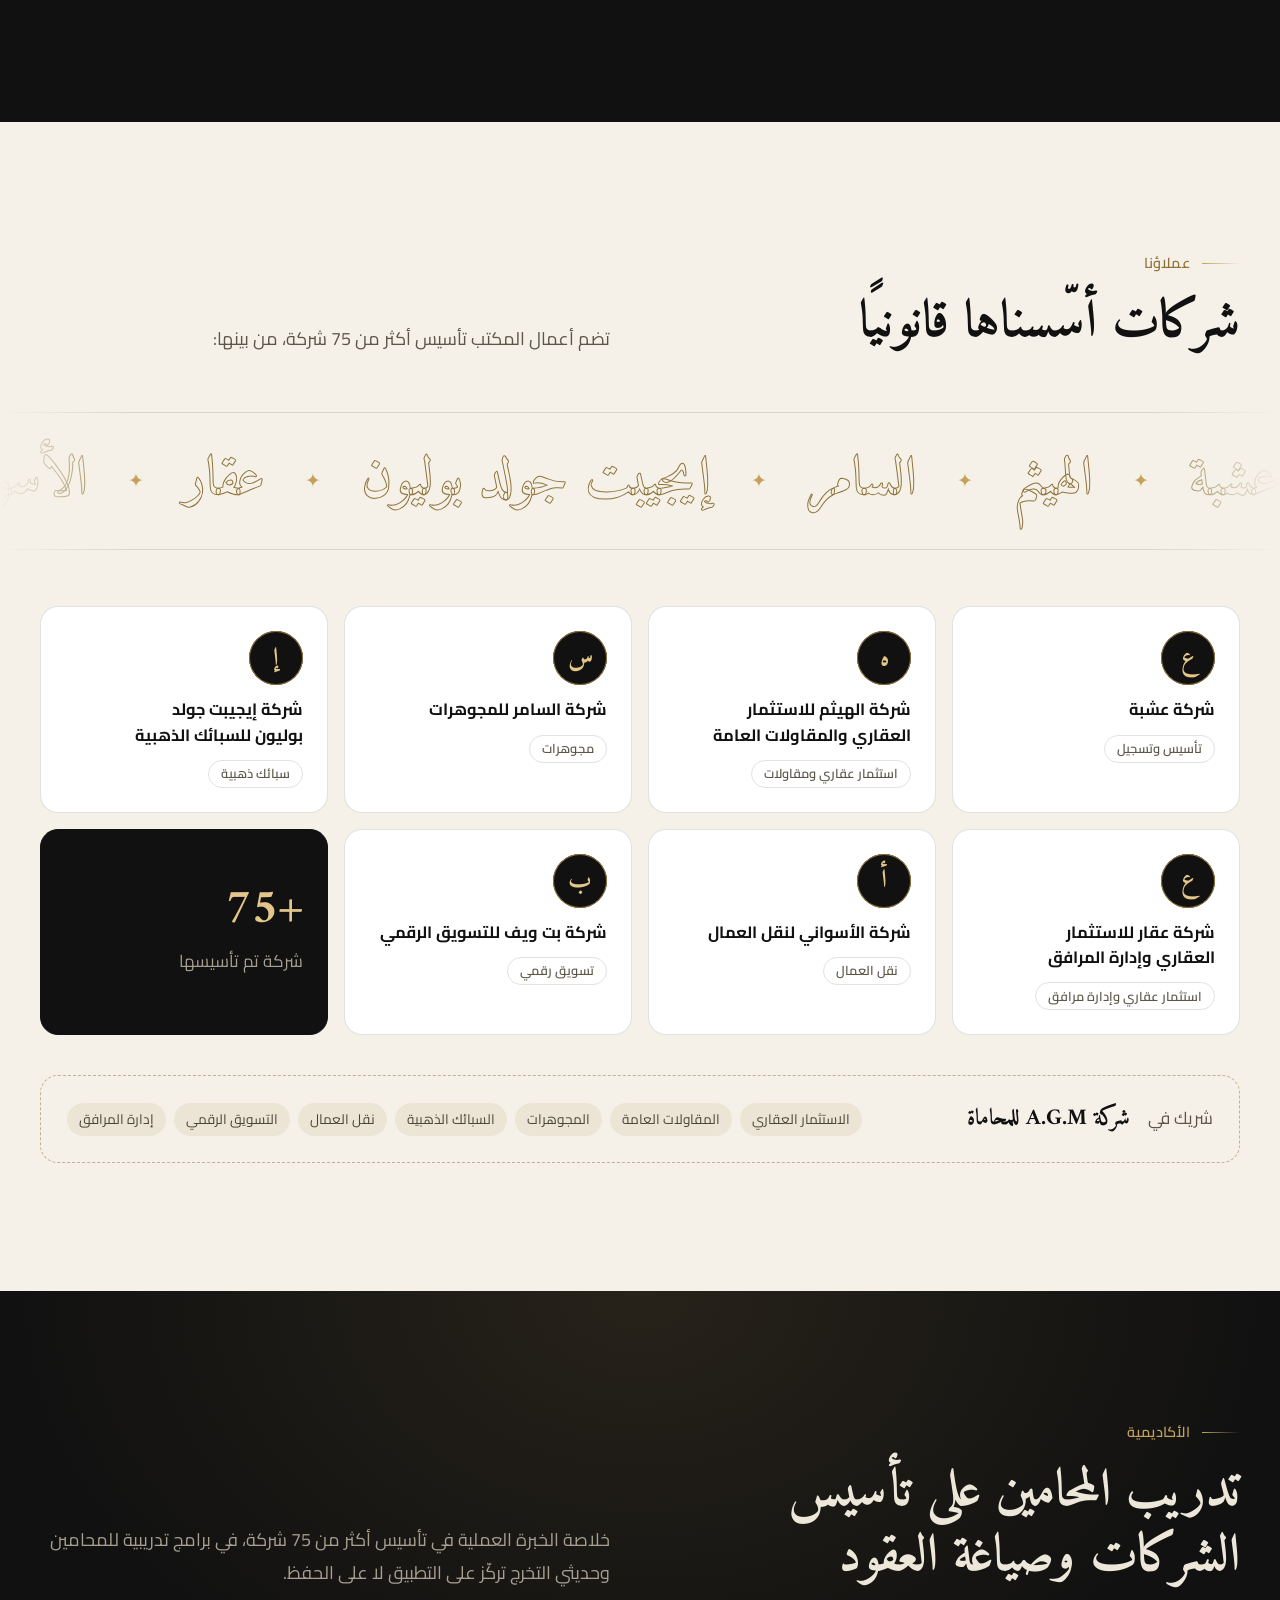
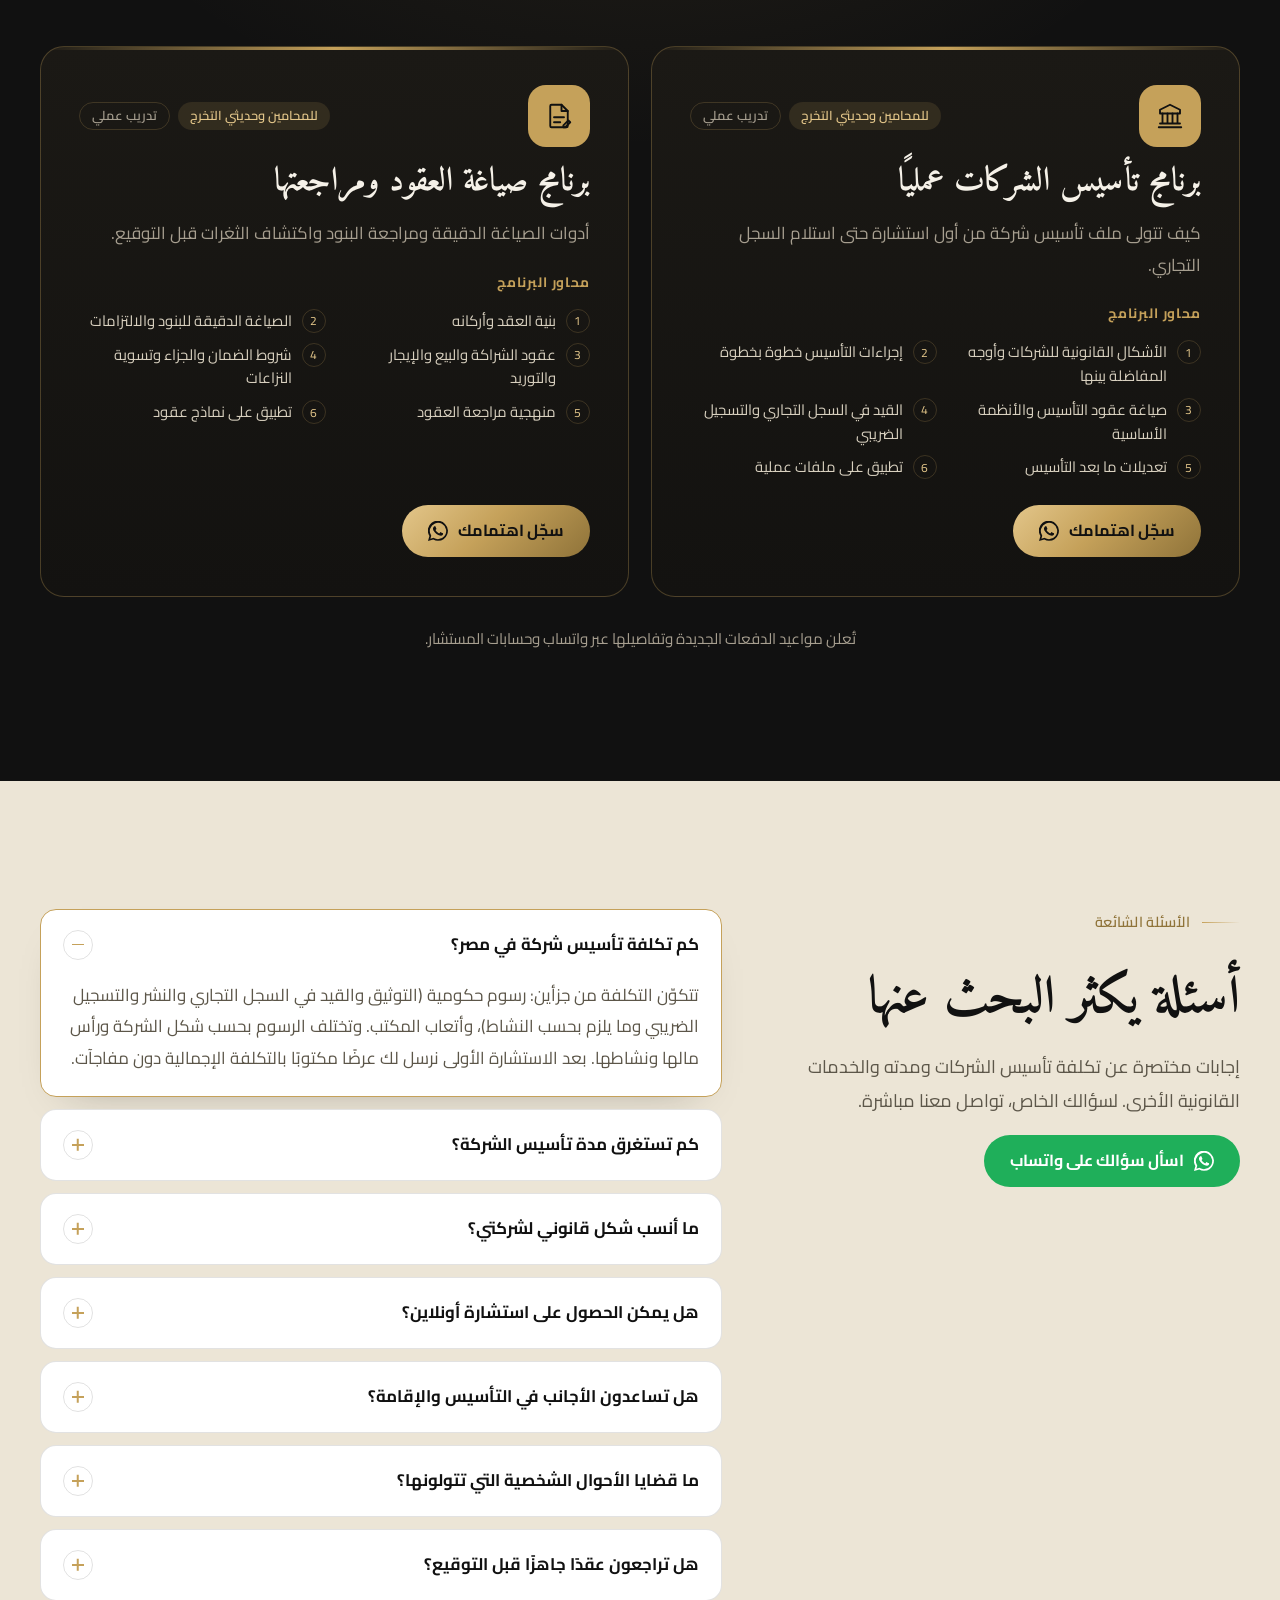
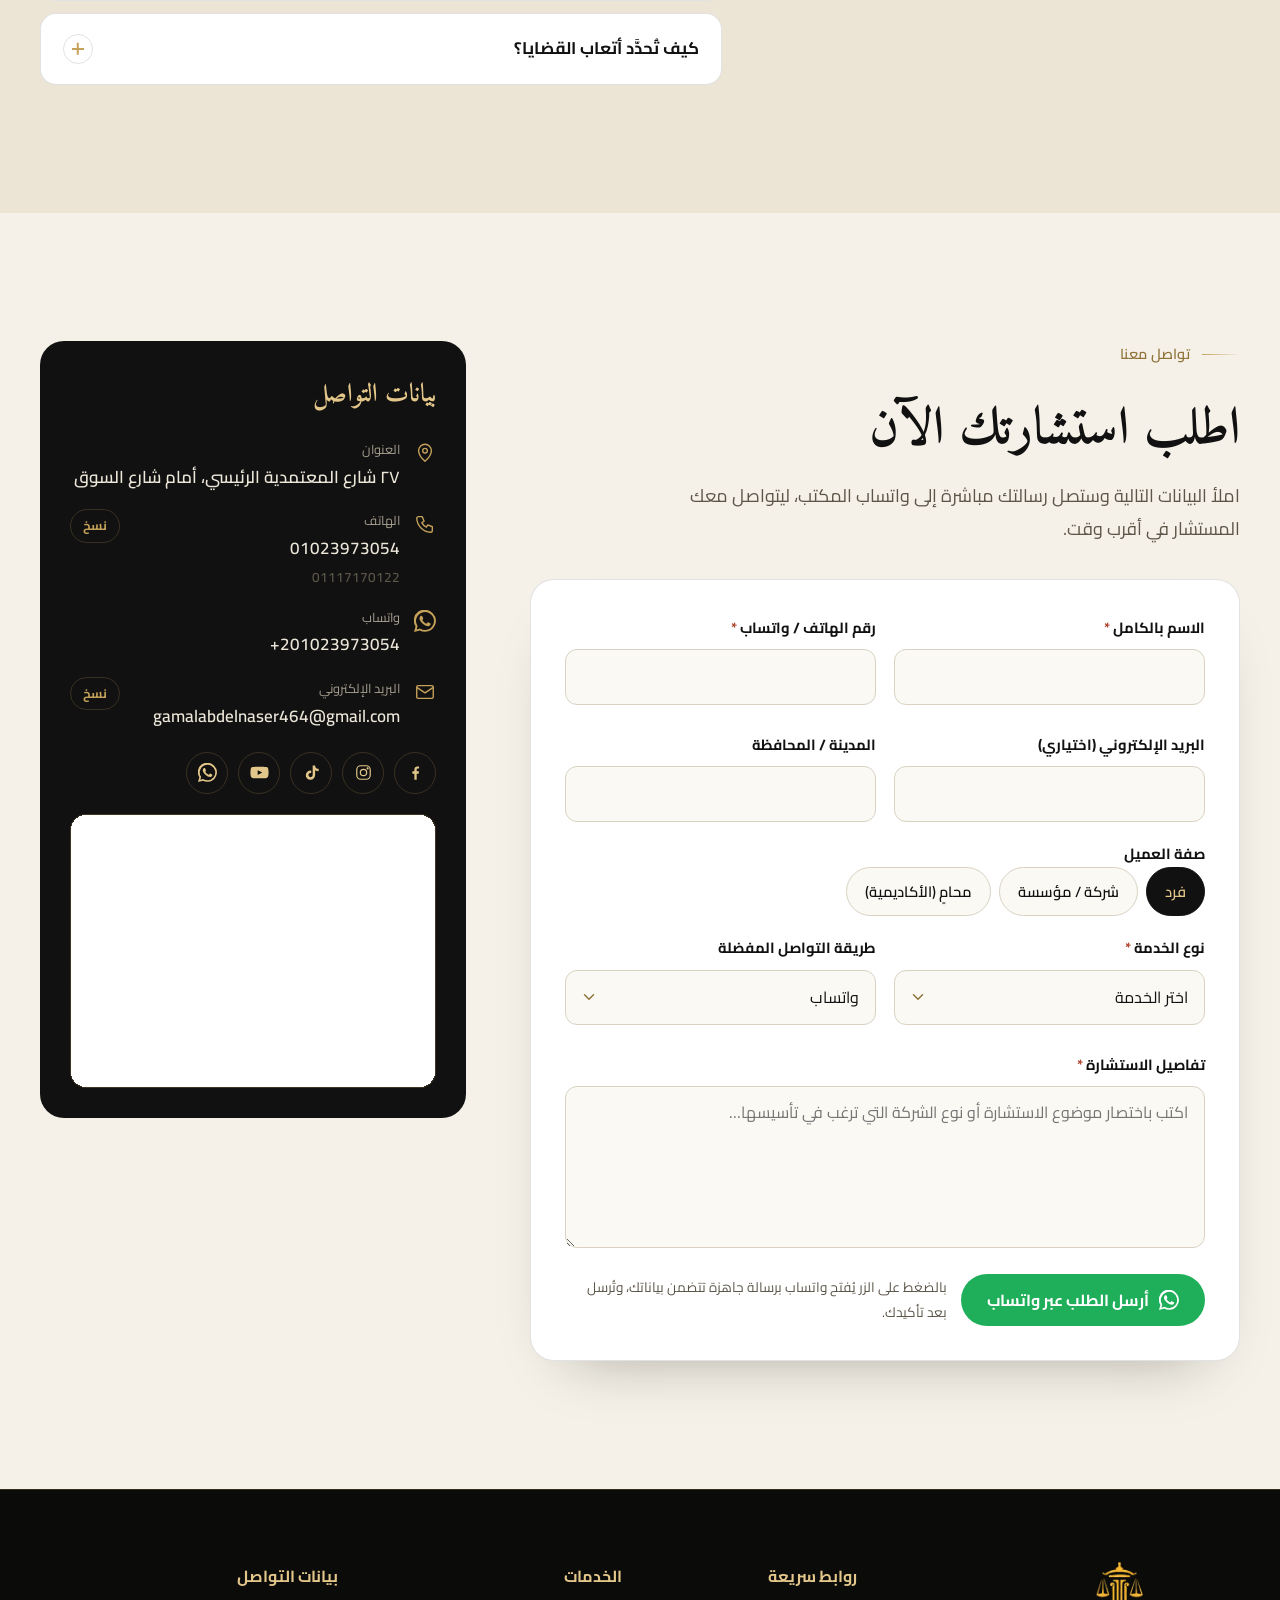
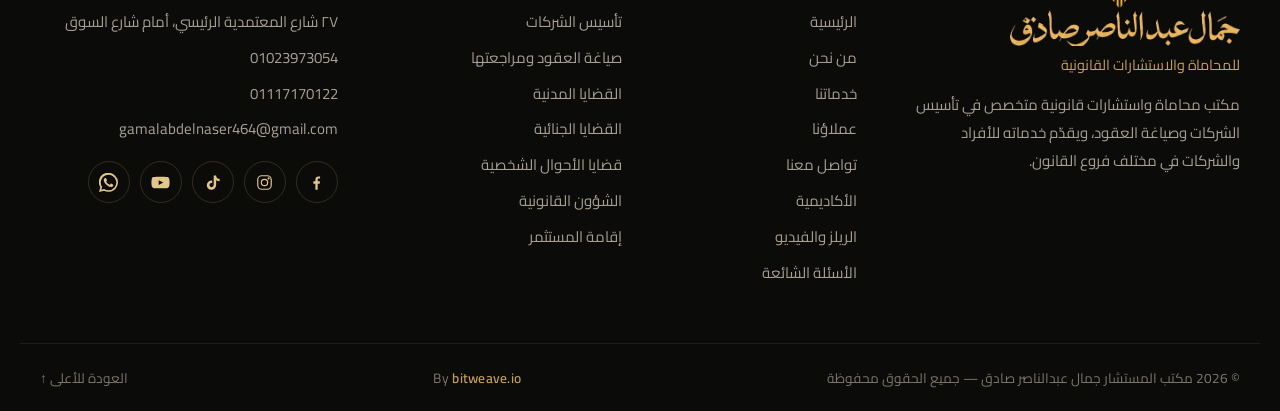
==== commit 7ce15e16: "Add 'By bitweave.io' credit to footer Co-Authored-By: Claude Opus 5.5 <noreply@anthropic.com> Claude" ====
--- a/index.html
+++ b/index.html
@@ -640,6 +640,7 @@
   </div>
   <div class="wrap f-bottom">
     <span>© <span data-year>2026</span> مكتب المستشار جمال عبدالناصر صادق — جميع الحقوق محفوظة</span>
+    <a class="credit" href="https://bitweave.io" target="_blank" rel="noopener" dir="ltr">By <b>bitweave.io</b></a>
     <a href="#top" class="to-top">العودة للأعلى ↑</a>
   </div>
 </footer>
--- a/assets/css/style.css
+++ b/assets/css/style.css
@@ -690,3 +690,6 @@
   .ex-panels{position:static}
   .ex-facts{grid-template-columns:1fr}
 }
+.credit{color:#7d766a;letter-spacing:.02em;transition:color .3s}
+.credit b{color:var(--gold);font-weight:600}
+.credit:hover,.credit:hover b{color:var(--gold-hi)}
